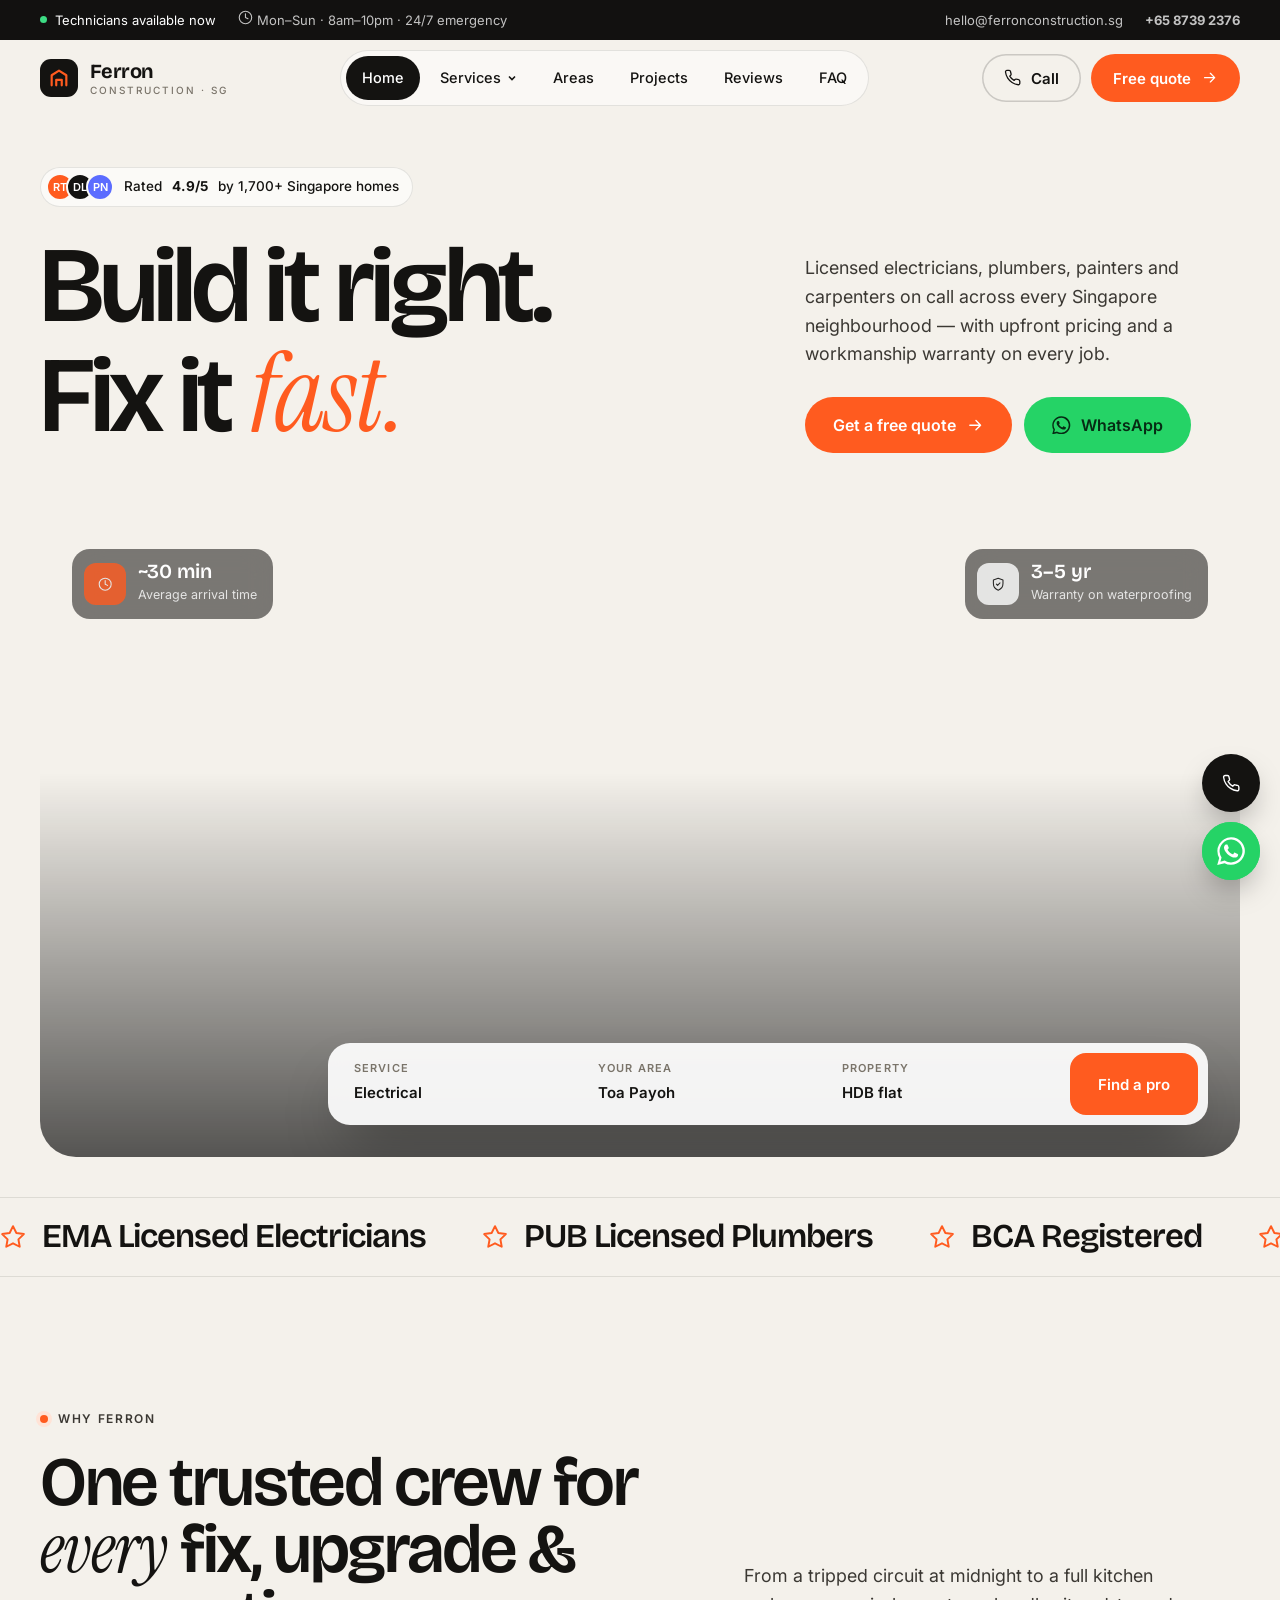
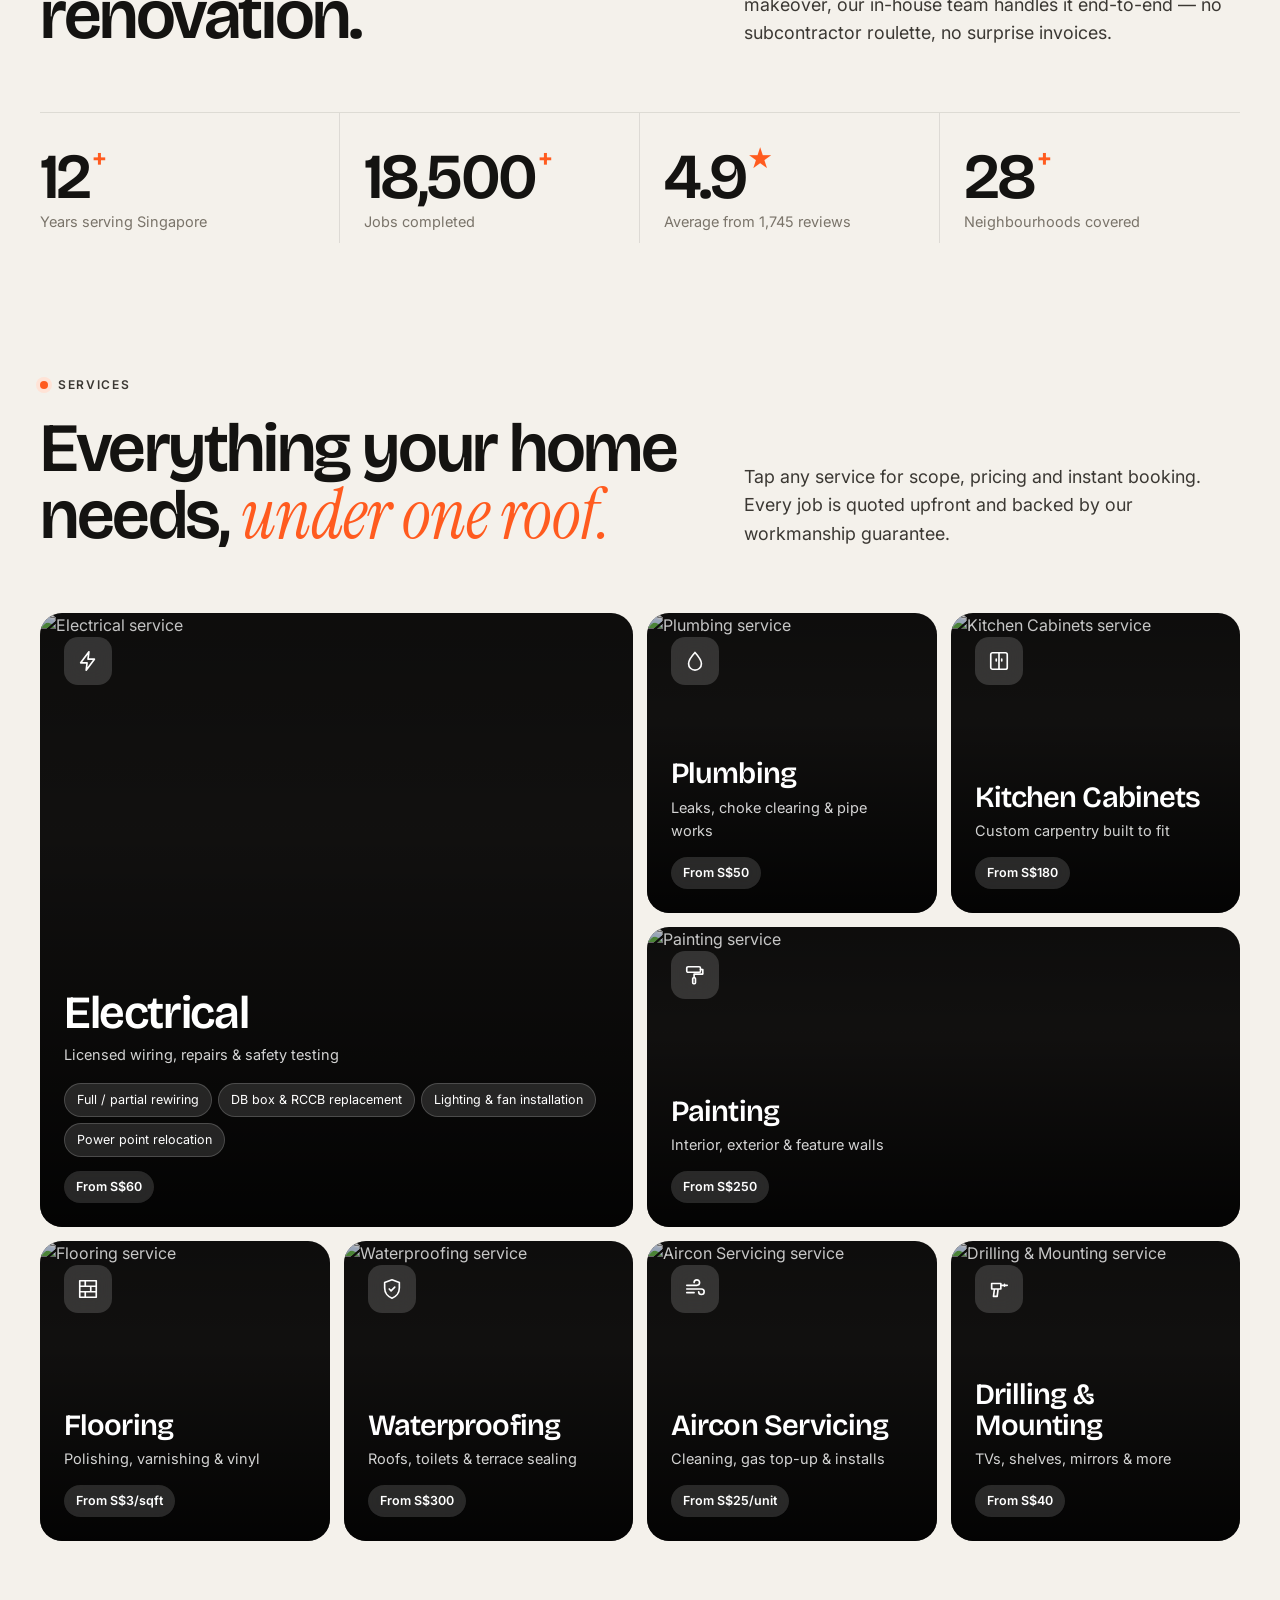
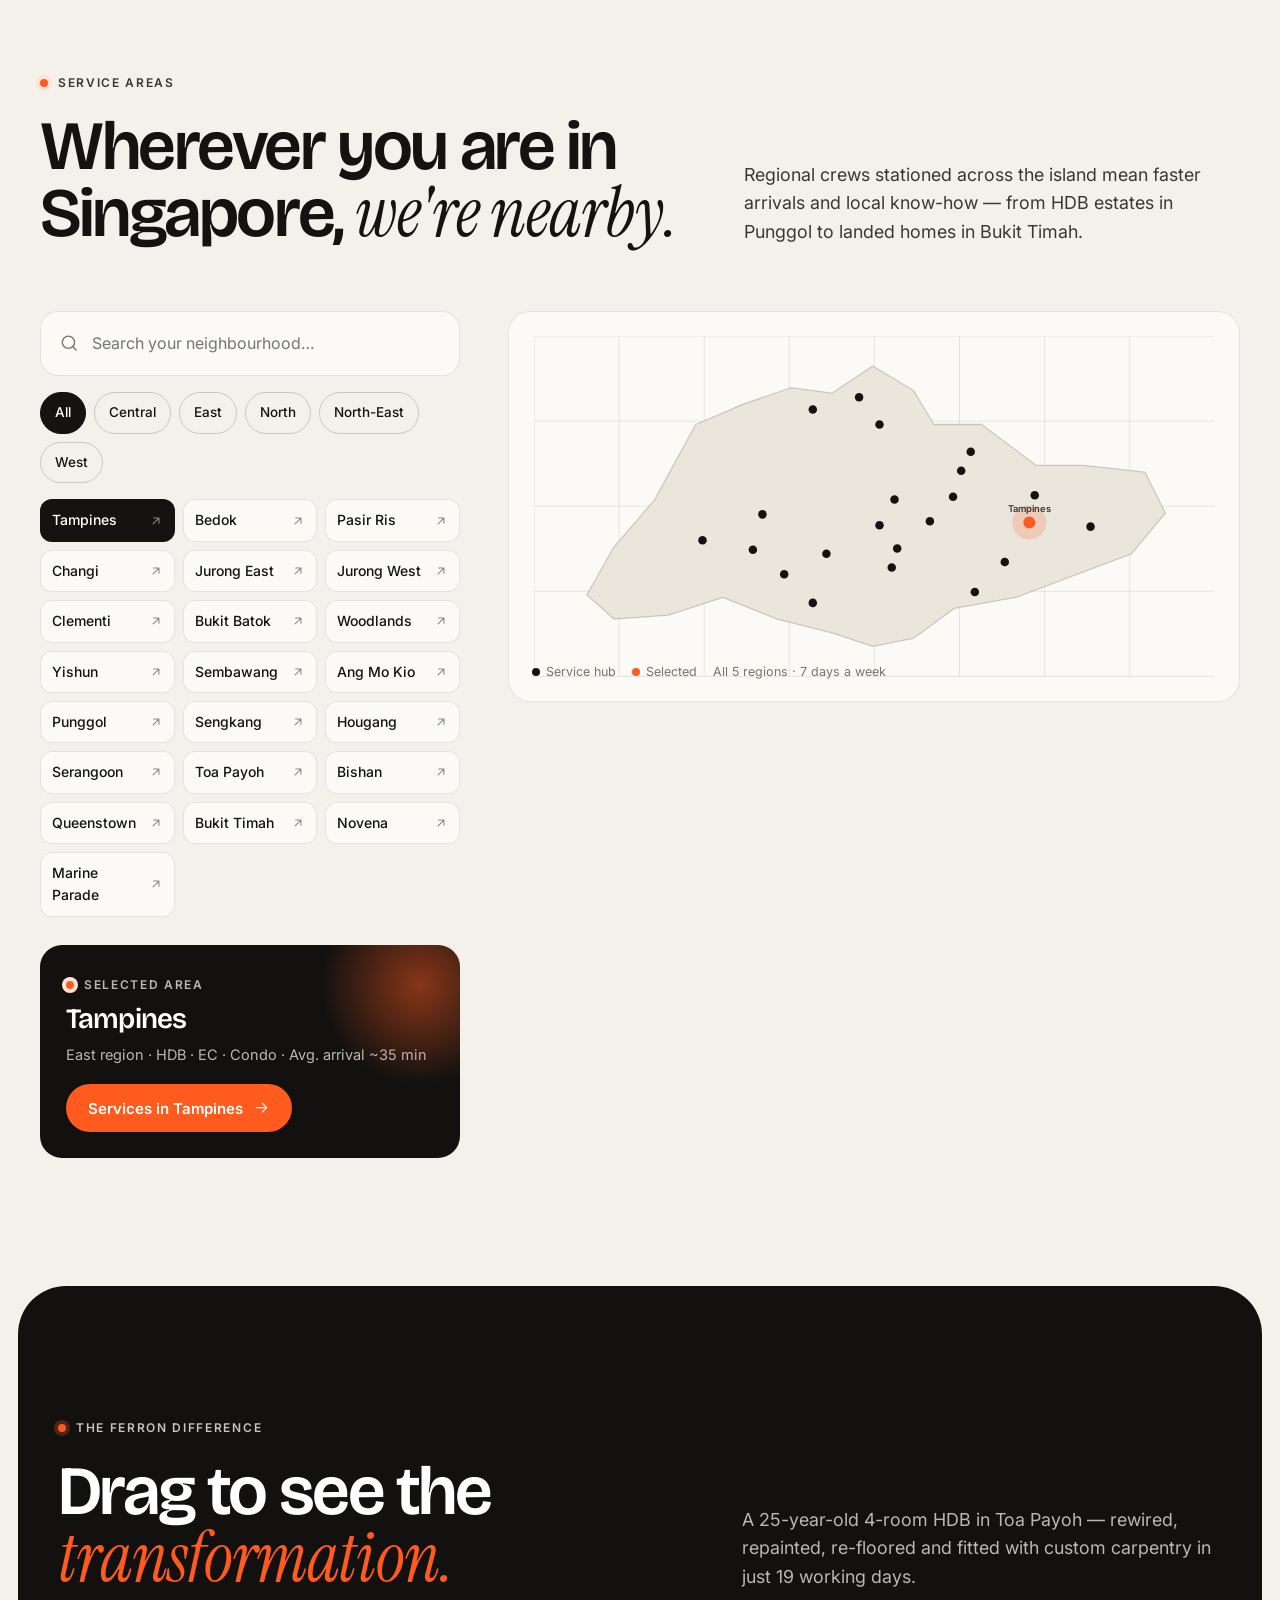
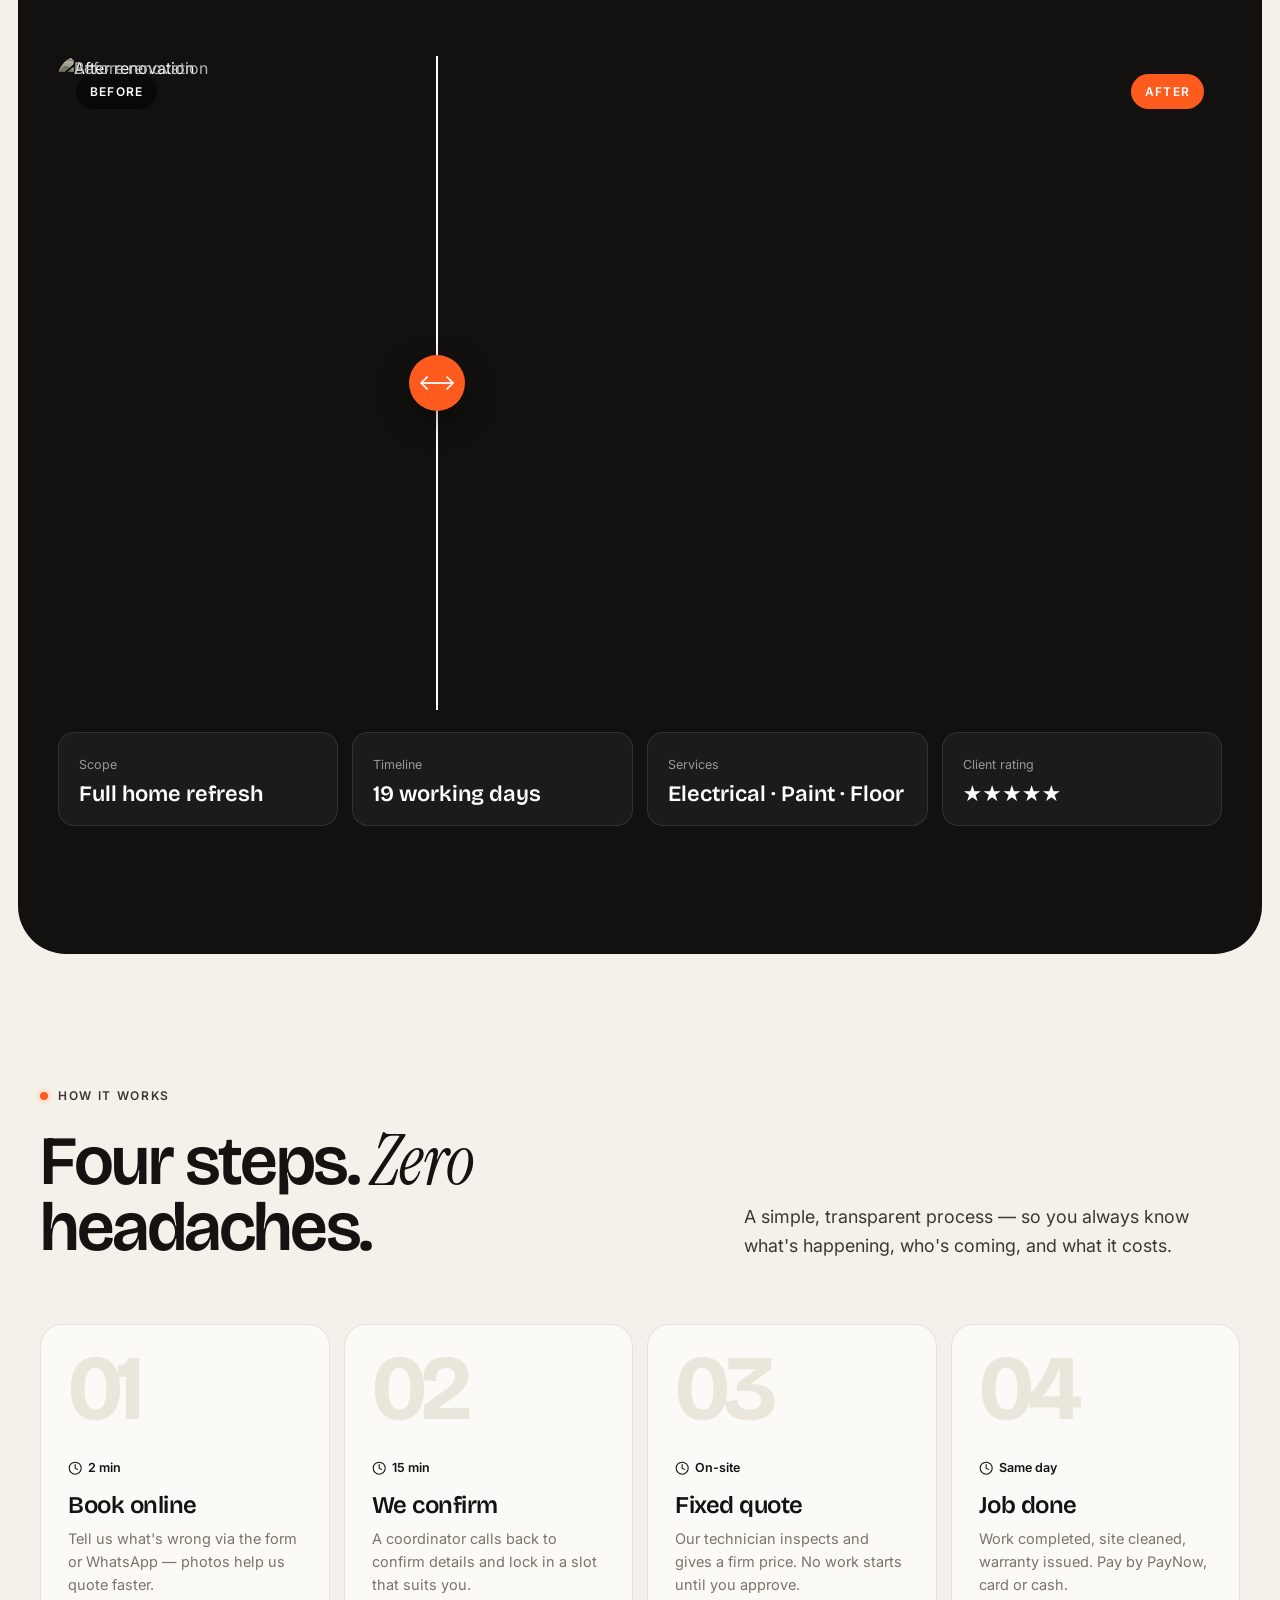
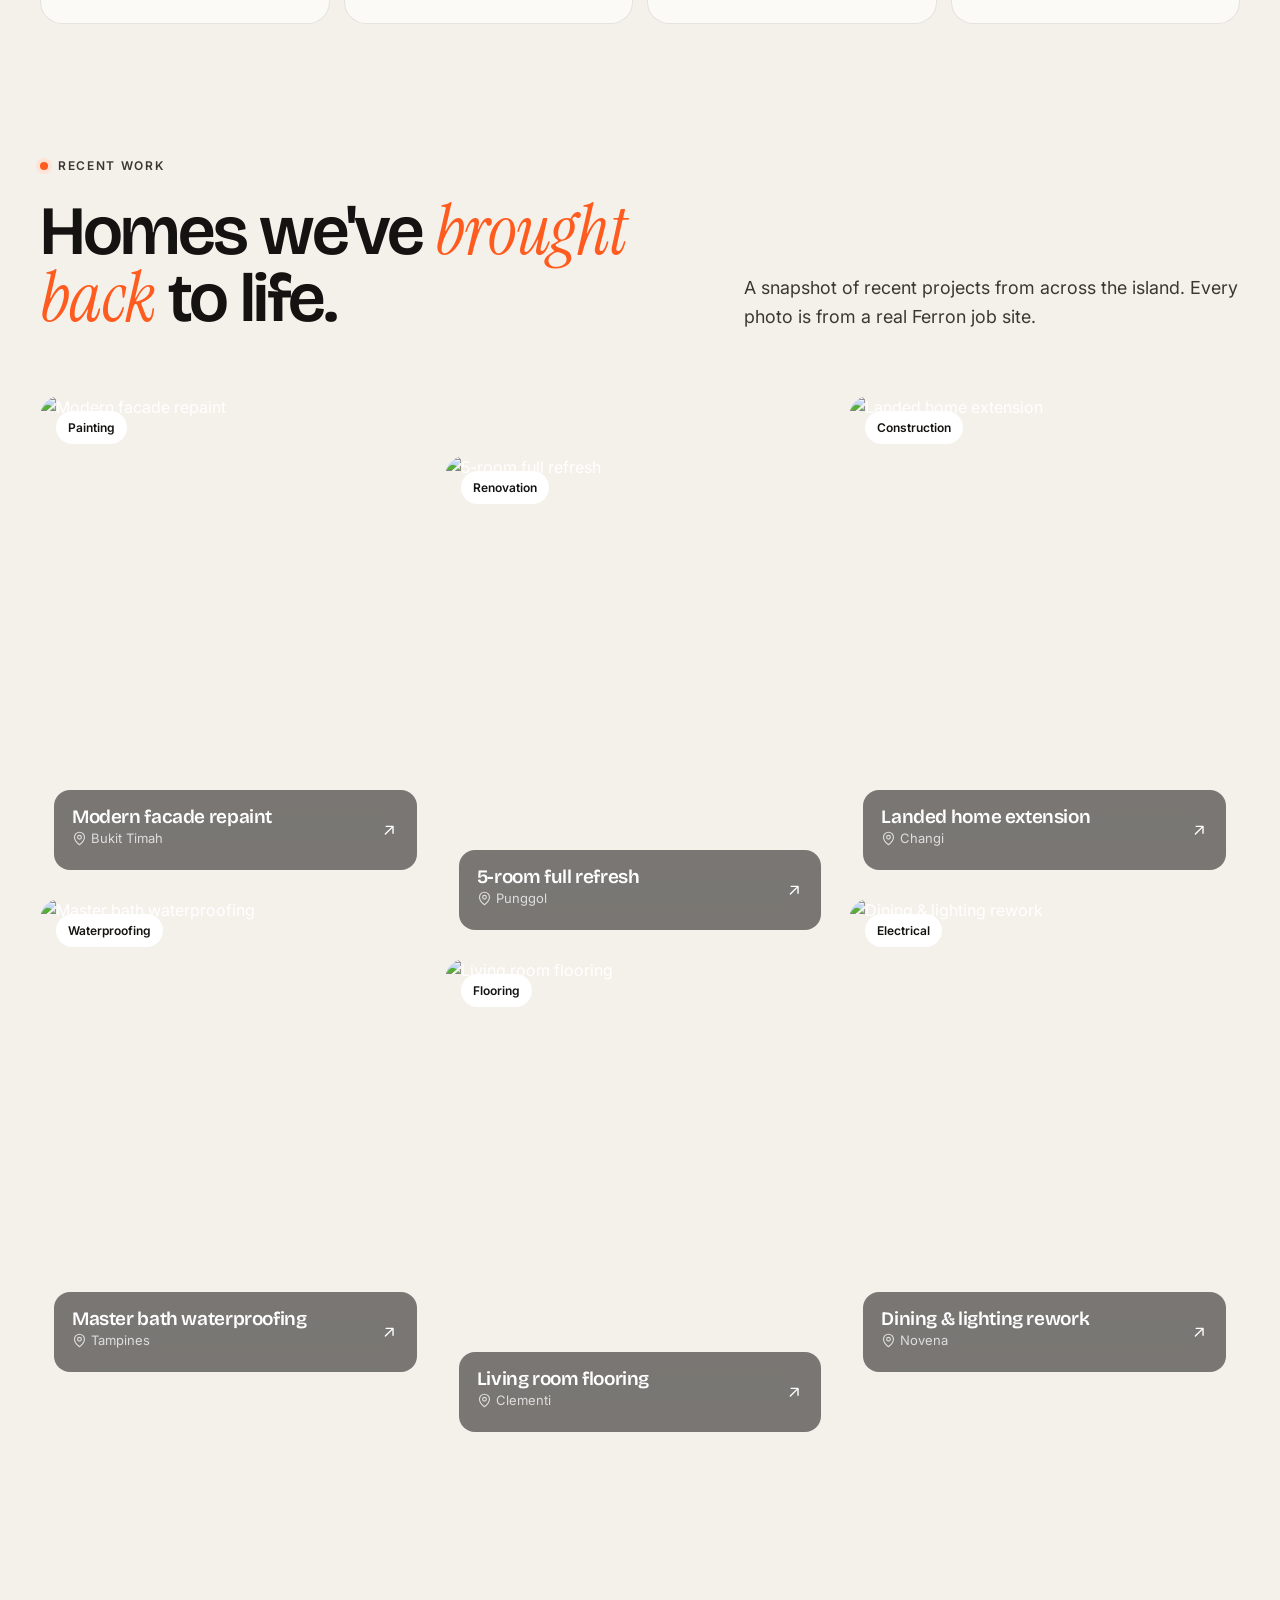
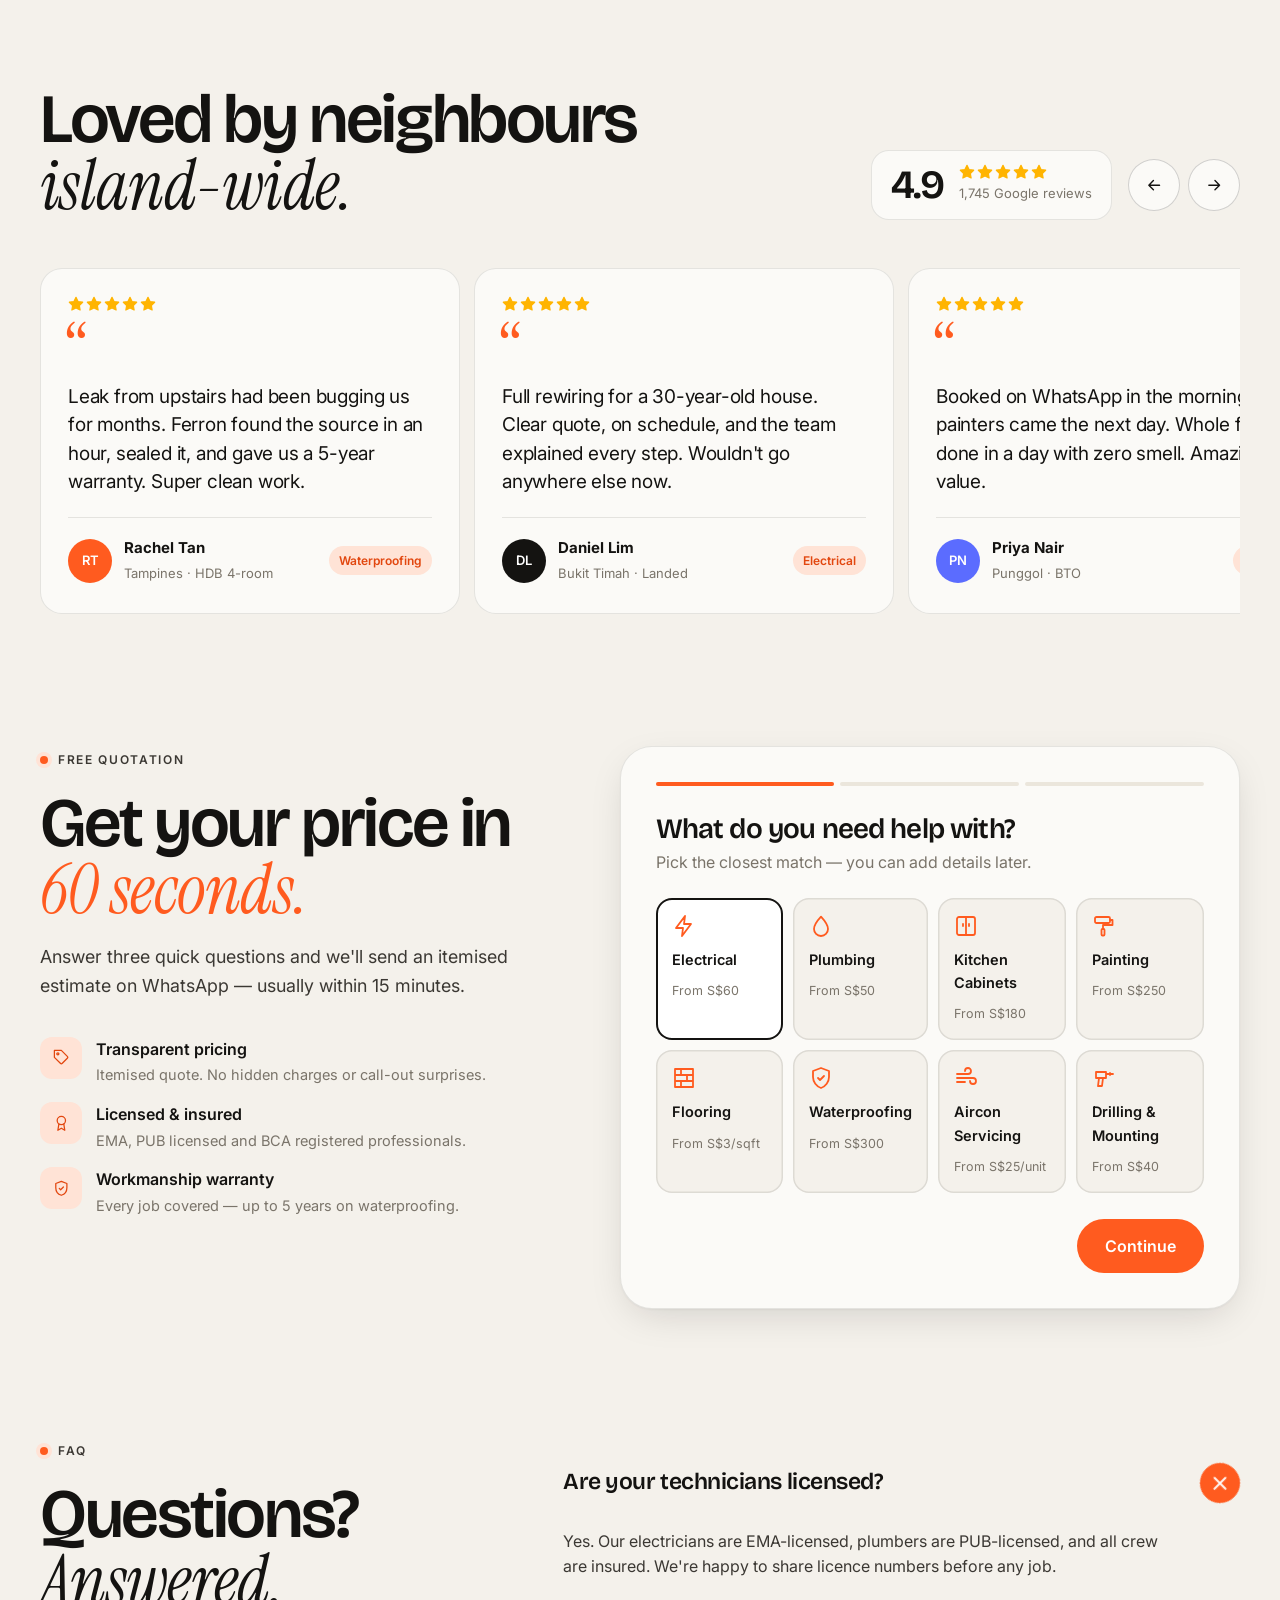
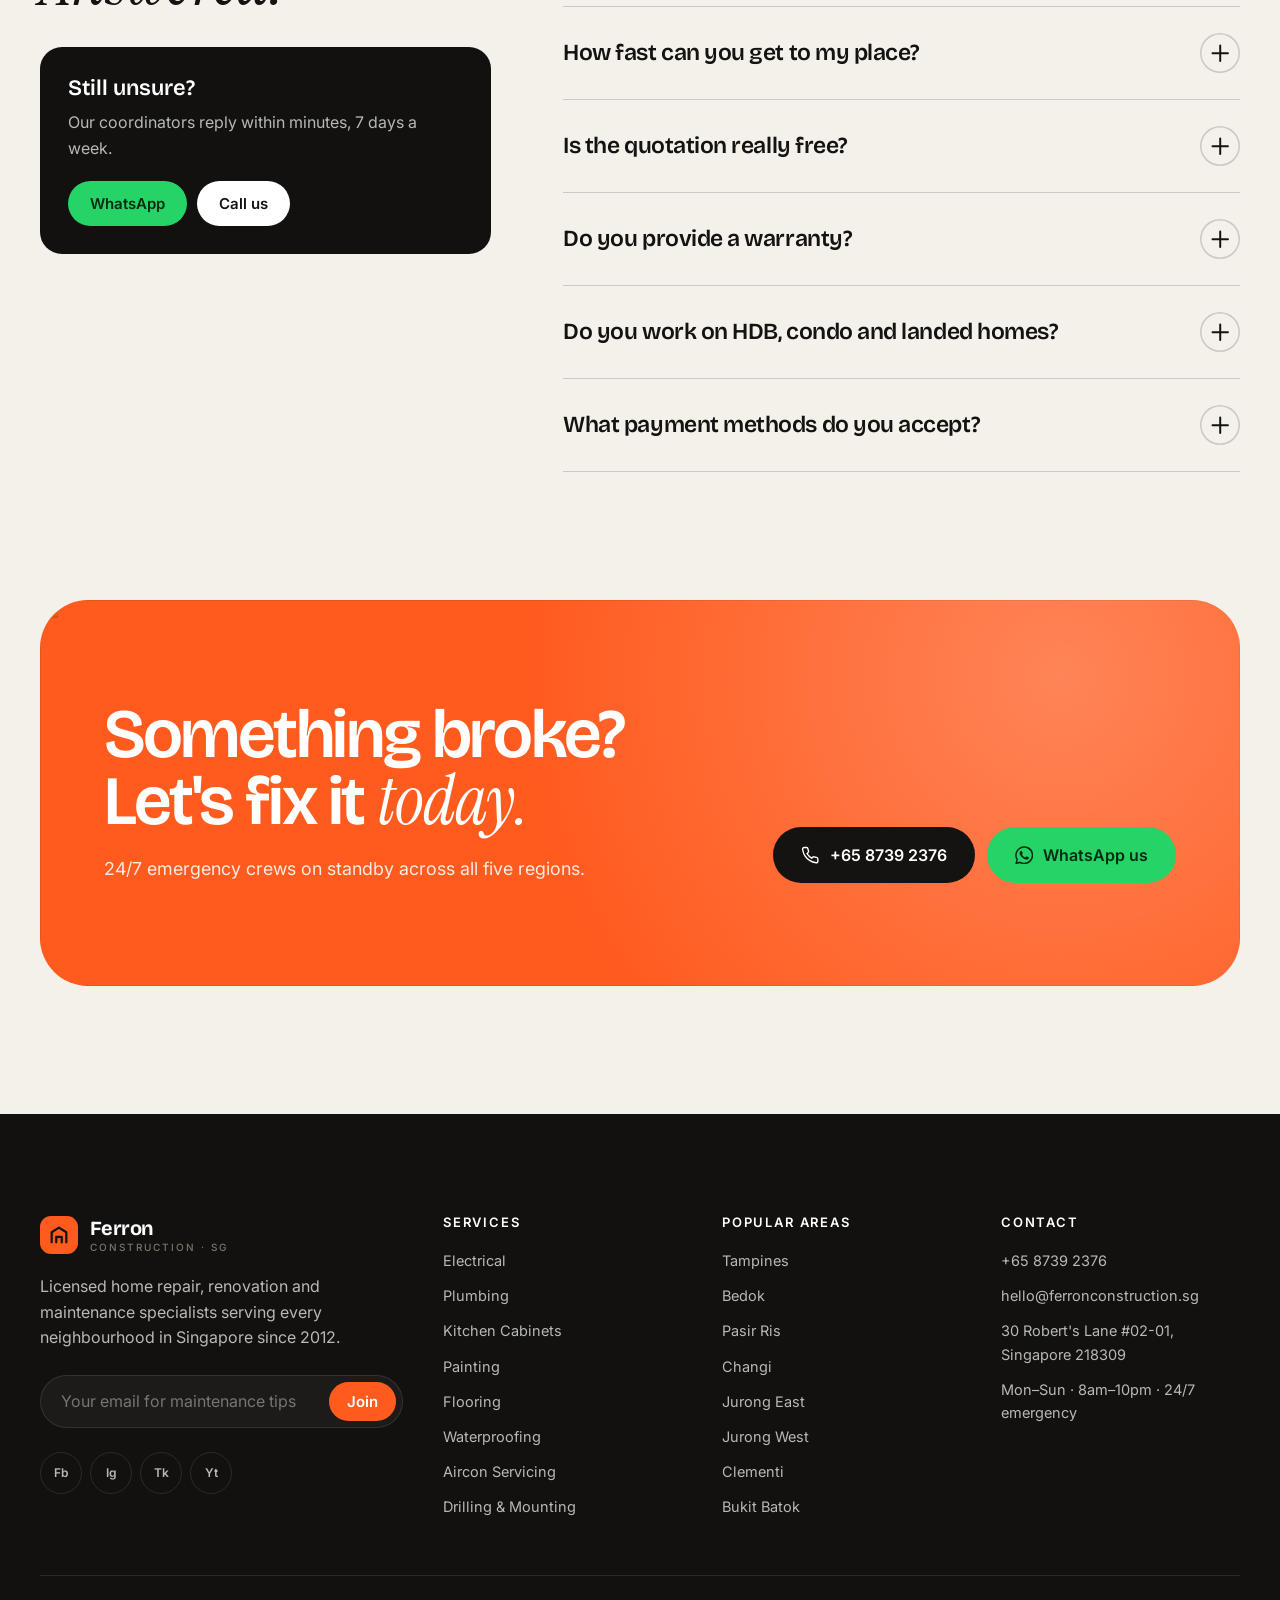
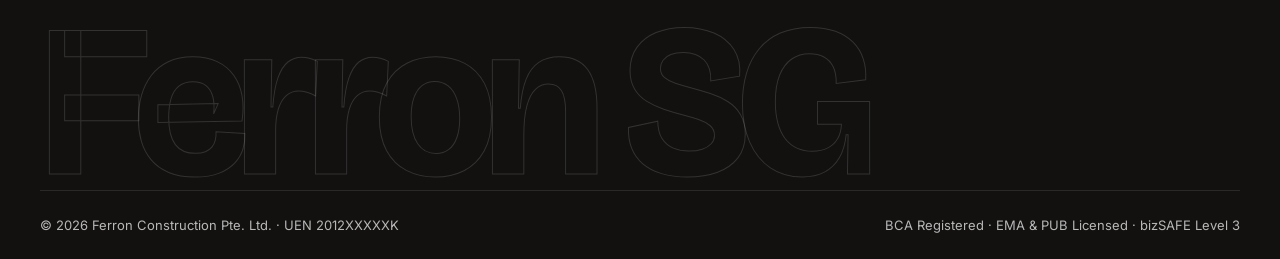
==== index.html @ e13a13e5 "Initial commit: Ferron Construction SG HTML demo Co-Authored-By: Claude Opus 5.5 <noreply@anthropic." ====
<!doctype html>
<html lang="en">
<head>
  <meta charset="utf-8">
  <meta name="viewport" content="width=device-width, initial-scale=1">
  <title>Ferron Construction SG — Home Repairs & Renovation Across Singapore</title>
  <meta name="description" content="Licensed electricians, plumbers, painters and contractors across Singapore. Same-day service, transparent pricing, free quotes.">
  <link rel="preconnect" href="https://fonts.googleapis.com">
  <link rel="preconnect" href="https://fonts.gstatic.com" crossorigin>
  <link href="https://fonts.googleapis.com/css2?family=Bricolage+Grotesque:opsz,wght@12..96,500;12..96,600;12..96,700&family=Instrument+Serif:ital@0;1&family=Inter:wght@400;500;600&display=swap" rel="stylesheet">
  <link rel="stylesheet" href="assets/css/style.css">
</head>
<body>

<main>
  <!-- ============ HERO ============ -->
  <section class="hero">
    <div class="container">
      <div class="hero-grid">
        <div>
          <div class="hero-badge">
            <span class="avatars"><span style="background:#ff5b1f">RT</span><span style="background:#141311">DL</span><span style="background:#5b6cff">PN</span></span>
            Rated <b>4.9/5</b> by 1,700+ Singapore homes
          </div>
          <h1 class="display h1">
            <span class="line"><span>Build it right.</span></span>
            <span class="line"><span>Fix it <span class="serif ember">fast.</span></span></span>
          </h1>
        </div>
        <div class="hero-side">
          <p class="lead">Licensed electricians, plumbers, painters and carpenters on call across every Singapore neighbourhood — with upfront pricing and a workmanship warranty on every job.</p>
          <div class="hero-actions">
            <a class="btn btn-ember btn-lg" href="#quote">Get a free quote <i data-i="arrow"></i></a>
            <a class="btn btn-wa btn-lg" id="heroWa" target="_blank" rel="noopener">WhatsApp</a>
          </div>
        </div>
      </div>

      <div class="hero-media">
        <img data-parallax src="https://images.unsplash.com/photo-1565008447742-97f6f38c985c?w=2000&q=80&auto=format&fit=crop" alt="Construction cranes beside modern Singapore towers">
        <div class="hero-float"><span class="hf-ico" id="hfIco"></span><div><b>~30 min</b><span>Average arrival time</span></div></div>
        <div class="hero-float right"><span class="hf-ico" style="background:#fff;color:#141311" id="hfIco2"></span><div><b>3–5 yr</b><span>Warranty on waterproofing</span></div></div>

        <form class="finder" id="finder">
          <label><small>Service</small><select id="fService"></select></label>
          <label><small>Your area</small><select id="fArea"></select></label>
          <label><small>Property</small>
            <select id="fProp"><option>HDB flat</option><option>Condo / EC</option><option>Landed</option><option>Commercial</option></select>
          </label>
          <button class="btn btn-ember" type="submit">Find a pro</button>
        </form>
      </div>
    </div>
  </section>

  <!-- ============ MARQUEE ============ -->
  <div class="marquee" aria-hidden="true"><div class="marquee-track" id="marquee"></div></div>

  <!-- ============ ABOUT / STATS ============ -->
  <section class="section" id="about">
    <div class="container">
      <div class="section-head split">
        <div>
          <span class="eyebrow reveal">Why Ferron</span>
          <h2 class="display h2 reveal" style="margin-top:20px">One trusted crew for <span class="serif">every</span> fix, upgrade &amp; renovation.</h2>
        </div>
        <p class="lead reveal">From a tripped circuit at midnight to a full kitchen makeover, our in-house team handles it end-to-end — no subcontractor roulette, no surprise invoices.</p>
      </div>
      <div class="stats">
        <div class="stat reveal"><b><span data-count="12">0</span><sup>+</sup></b><span>Years serving Singapore</span></div>
        <div class="stat reveal" style="--d:.1s"><b><span data-count="18500">0</span><sup>+</sup></b><span>Jobs completed</span></div>
        <div class="stat reveal" style="--d:.2s"><b><span data-count="4.9" data-dec="1">0</span><sup>★</sup></b><span>Average from 1,745 reviews</span></div>
        <div class="stat reveal" style="--d:.3s"><b><span data-count="28">0</span><sup>+</sup></b><span>Neighbourhoods covered</span></div>
      </div>
    </div>
  </section>

  <!-- ============ SERVICES ============ -->
  <section class="section" id="services" style="padding-top:0">
    <div class="container">
      <div class="section-head split">
        <div>
          <span class="eyebrow reveal">Services</span>
          <h2 class="display h2 reveal" style="margin-top:20px">Everything your home needs, <span class="serif ember">under one roof.</span></h2>
        </div>
        <p class="lead reveal">Tap any service for scope, pricing and instant booking. Every job is quoted upfront and backed by our workmanship guarantee.</p>
      </div>
      <div class="bento" id="bento"></div>
    </div>
  </section>

  <!-- ============ LOCATIONS ============ -->
  <section class="section" id="locations" style="padding-top:0">
    <div class="container">
      <div class="section-head split">
        <div>
          <span class="eyebrow reveal">Service areas</span>
          <h2 class="display h2 reveal" style="margin-top:20px">Wherever you are in Singapore, <span class="serif">we're nearby.</span></h2>
        </div>
        <p class="lead reveal">Regional crews stationed across the island mean faster arrivals and local know-how — from HDB estates in Punggol to landed homes in Bukit Timah.</p>
      </div>
      <div class="loc-wrap">
        <div class="reveal">
          <div class="loc-search">
            <i data-i="search"></i>
            <input id="locSearch" type="search" placeholder="Search your neighbourhood…" autocomplete="off" aria-label="Search area">
          </div>
          <div class="region-filter" id="regionFilter"></div>
          <div class="area-list" id="areaList"></div>
          <div class="loc-panel" id="locPanel">
            <span class="eyebrow" style="color:rgba(255,255,255,.7)">Selected area</span>
            <b id="lpName">Pick an area</b>
            <p id="lpMeta">Hover the map or choose from the list to see local response times.</p>
            <a class="btn btn-ember" id="lpLink" href="#locations">View area page</a>
          </div>
        </div>
        <div class="sg-map reveal" style="--d:.15s">
          <div id="sgMap"></div>
          <div class="map-legend"><span><i></i> Service hub</span><span><i class="e"></i> Selected</span><span>All 5 regions · 7 days a week</span></div>
        </div>
      </div>
    </div>
  </section>

  <!-- ============ BEFORE / AFTER ============ -->
  <section class="section ba-section" id="transform">
    <div class="container">
      <div class="section-head split">
        <div>
          <span class="eyebrow reveal">The Ferron difference</span>
          <h2 class="display h2 reveal" style="margin-top:20px">Drag to see the <span class="serif ember">transformation.</span></h2>
        </div>
        <p class="lead reveal">A 25-year-old 4-room HDB in Toa Payoh — rewired, repainted, re-floored and fitted with custom carpentry in just 19 working days.</p>
      </div>
      <div class="ba reveal" id="ba">
        <img src="https://images.unsplash.com/photo-1600210492486-724fe5c67fb0?w=1800&q=80&auto=format&fit=crop" alt="After renovation">
        <img class="before" src="https://images.unsplash.com/photo-1600210492486-724fe5c67fb0?w=1800&q=80&auto=format&fit=crop" alt="Before renovation">
        <span class="ba-tag l">Before</span><span class="ba-tag r">After</span>
        <div class="ba-handle"></div>
      </div>
      <div class="ba-meta">
        <div class="reveal"><small>Scope</small><b>Full home refresh</b></div>
        <div class="reveal" style="--d:.08s"><small>Timeline</small><b>19 working days</b></div>
        <div class="reveal" style="--d:.16s"><small>Services</small><b>Electrical · Paint · Floor</b></div>
        <div class="reveal" style="--d:.24s"><small>Client rating</small><b>★★★★★</b></div>
      </div>
    </div>
  </section>

  <!-- ============ PROCESS ============ -->
  <section class="section" id="process">
    <div class="container">
      <div class="section-head split">
        <div>
          <span class="eyebrow reveal">How it works</span>
          <h2 class="display h2 reveal" style="margin-top:20px">Four steps. <span class="serif">Zero</span> headaches.</h2>
        </div>
        <p class="lead reveal">A simple, transparent process — so you always know what's happening, who's coming, and what it costs.</p>
      </div>
      <div class="process">
        <div class="step reveal"><span class="step-n">01</span><div><span class="time"><i data-i="clock"></i> 2 min</span><h3>Book online</h3><p>Tell us what's wrong via the form or WhatsApp — photos help us quote faster.</p></div></div>
        <div class="step reveal" style="--d:.1s"><span class="step-n">02</span><div><span class="time"><i data-i="clock"></i> 15 min</span><h3>We confirm</h3><p>A coordinator calls back to confirm details and lock in a slot that suits you.</p></div></div>
        <div class="step reveal" style="--d:.2s"><span class="step-n">03</span><div><span class="time"><i data-i="clock"></i> On-site</span><h3>Fixed quote</h3><p>Our technician inspects and gives a firm price. No work starts until you approve.</p></div></div>
        <div class="step reveal" style="--d:.3s"><span class="step-n">04</span><div><span class="time"><i data-i="clock"></i> Same day</span><h3>Job done</h3><p>Work completed, site cleaned, warranty issued. Pay by PayNow, card or cash.</p></div></div>
      </div>
    </div>
  </section>

  <!-- ============ PROJECTS ============ -->
  <section class="section" id="projects" style="padding-top:0">
    <div class="container">
      <div class="section-head split">
        <div>
          <span class="eyebrow reveal">Recent work</span>
          <h2 class="display h2 reveal" style="margin-top:20px">Homes we've <span class="serif ember">brought back</span> to life.</h2>
        </div>
        <p class="lead reveal">A snapshot of recent projects from across the island. Every photo is from a real Ferron job site.</p>
      </div>
      <div class="projects" id="projectGrid"></div>
    </div>
  </section>

  <!-- ============ REVIEWS ============ -->
  <section class="section" id="reviews">
    <div class="container">
      <div class="reviews-head">
        <div>
          <span class="eyebrow reveal">Reviews</span>
          <h2 class="display h2 reveal" style="margin-top:20px;max-width:14ch">Loved by neighbours <span class="serif">island-wide.</span></h2>
        </div>
        <div style="display:flex;gap:16px;align-items:center;flex-wrap:wrap" class="reveal">
          <div class="rating"><b>4.9</b><div><div class="stars" id="ratingStars"></div><span class="muted" style="font-size:13px">1,745 Google reviews</span></div></div>
          <div class="car-nav"><button id="carPrev" aria-label="Previous"></button><button id="carNext" aria-label="Next"></button></div>
        </div>
      </div>
      <div class="carousel" id="carousel"></div>
    </div>
  </section>

  <!-- ============ QUOTE ============ -->
  <section class="section" id="quote" style="padding-top:0">
    <div class="container">
      <div class="quote">
        <div>
          <span class="eyebrow reveal">Free quotation</span>
          <h2 class="display h2 reveal" style="margin-top:20px">Get your price in <span class="serif ember">60 seconds.</span></h2>
          <p class="lead reveal" style="margin-top:20px">Answer three quick questions and we'll send an itemised estimate on WhatsApp — usually within 15 minutes.</p>
          <div class="quote-perks">
            <div class="perk reveal"><span class="pk-ico" data-i="tag"></span><div><b>Transparent pricing</b><span>Itemised quote. No hidden charges or call-out surprises.</span></div></div>
            <div class="perk reveal"><span class="pk-ico" data-i="award"></span><div><b>Licensed &amp; insured</b><span>EMA, PUB licensed and BCA registered professionals.</span></div></div>
            <div class="perk reveal"><span class="pk-ico" data-i="shield"></span><div><b>Workmanship warranty</b><span>Every job covered — up to 5 years on waterproofing.</span></div></div>
          </div>
        </div>

        <form class="wizard reveal" id="wizard" novalidate>
          <div class="wz-progress"><i class="done"></i><i></i><i></i></div>

          <div class="wz-step on" data-step="1">
            <h3>What do you need help with?</h3>
            <p>Pick the closest match — you can add details later.</p>
            <div class="opt-grid c4" id="wzServices"></div>
          </div>

          <div class="wz-step" data-step="2">
            <h3>Tell us about your place</h3>
            <p>This helps us send the right crew and estimate accurately.</p>
            <div class="opt-grid" style="margin-bottom:16px">
              <label class="opt"><input type="radio" name="prop" value="HDB flat" data-m="1" checked><span>HDB flat<small>3 to 5-room, executive</small></span></label>
              <label class="opt"><input type="radio" name="prop" value="Condo / EC" data-m="1.15"><span>Condo / EC<small>MCST approvals handled</small></span></label>
              <label class="opt"><input type="radio" name="prop" value="Landed" data-m="1.35"><span>Landed<small>Terrace, semi-D, bungalow</small></span></label>
              <label class="opt"><input type="radio" name="prop" value="Commercial" data-m="1.5"><span>Commercial<small>Office, retail, F&amp;B</small></span></label>
            </div>
            <div class="field-row">
              <div class="field"><label for="wzArea">Area</label><select id="wzArea"></select></div>
              <div class="field"><label for="wzWhen">When?</label>
                <select id="wzWhen"><option>Emergency (ASAP)</option><option selected>Within this week</option><option>Next 2–4 weeks</option><option>Just planning</option></select>
              </div>
            </div>
            <div class="est"><span>Estimated starting price</span><b id="wzEst">—</b></div>
          </div>

          <div class="wz-step" data-step="3">
            <h3>Where should we send your quote?</h3>
            <p>We'll reply on WhatsApp. No spam, ever.</p>
            <div class="field-row">
              <div class="field"><label for="wzName">Name</label><input id="wzName" required placeholder="Jane Tan"></div>
              <div class="field"><label for="wzPhone">Mobile</label><input id="wzPhone" required type="tel" placeholder="+65 9123 4567"></div>
            </div>
            <div class="field"><label for="wzNote">Describe the job (optional)</label><textarea id="wzNote" placeholder="e.g. Kitchen sink leaking under the cabinet since yesterday"></textarea></div>
          </div>

          <div class="wz-step" data-step="4">
            <div class="wz-done">
              <div class="ok" id="okIco"></div>
              <h3>You're all set, <span id="doneName">friend</span>!</h3>
              <p class="muted" style="margin:8px auto 24px;max-width:40ch">A coordinator will WhatsApp your itemised quote within 15 minutes. Want it faster? Chat with us now.</p>
              <a class="btn btn-wa btn-lg" id="doneWa" target="_blank" rel="noopener">Continue on WhatsApp</a>
            </div>
          </div>

          <div class="wz-foot" id="wzFoot">
            <button type="button" class="wz-back" id="wzBack" hidden>← Back</button>
            <button type="button" class="btn btn-ember btn-lg" id="wzNext">Continue</button>
          </div>
        </form>
      </div>
    </div>
  </section>

  <!-- ============ FAQ ============ -->
  <section class="section" id="faq" style="padding-top:0">
    <div class="container faq-wrap">
      <div>
        <span class="eyebrow reveal">FAQ</span>
        <h2 class="display h2 reveal" style="margin-top:20px">Questions? <span class="serif">Answered.</span></h2>
        <div class="faq-card reveal">
          <b style="font:600 22px/1.2 var(--f-display)">Still unsure?</b>
          <p>Our coordinators reply within minutes, 7 days a week.</p>
          <div class="btns"><a class="btn btn-wa" id="faqWa" target="_blank" rel="noopener">WhatsApp</a><a class="btn btn-light" id="faqCall">Call us</a></div>
        </div>
      </div>
      <div class="faq" id="faqList"></div>
    </div>
  </section>

  <!-- ============ CTA ============ -->
  <section class="container">
    <div class="cta-big reveal">
      <img src="https://images.unsplash.com/photo-1504307651254-35680f356dfd?w=1800&q=70&auto=format&fit=crop" alt="">
      <div class="row">
        <div>
          <h2 class="display h2">Something broke? Let's fix it <span class="serif">today.</span></h2>
          <p class="lead">24/7 emergency crews on standby across all five regions.</p>
        </div>
        <div class="actions">
          <a class="btn btn-lg" id="ctaCall"></a>
          <a class="btn btn-wa btn-lg" id="ctaWa" target="_blank" rel="noopener">WhatsApp us</a>
        </div>
      </div>
    </div>
  </section>
</main>

<script src="assets/js/data.js"></script>
<script src="assets/js/main.js"></script>
<script src="assets/js/home.js"></script>
</body>
</html>
---- assets/css/style.css ----
/* ==========================================================================
   Ferron Construction SG — Design system
   Palette: concrete paper · graphite ink · ember orange
   Type: Bricolage Grotesque (display) · Inter (UI) · Instrument Serif (accent)
   ========================================================================== */

:root {
  --paper: #f4f1eb;
  --paper-2: #ebe6dc;
  --card: #fbfaf7;
  --ink: #141311;
  --ink-2: #3b3833;
  --muted: #7a746a;
  --line: rgba(20, 19, 17, 0.1);
  --line-strong: rgba(20, 19, 17, 0.18);
  --ember: #ff5b1f;
  --ember-deep: #e2470f;
  --ember-soft: #ffe3d6;
  --night: #121110;
  --night-2: #1d1b19;
  --night-line: rgba(255, 255, 255, 0.1);
  --wa: #25d366;

  --radius: 22px;
  --radius-sm: 14px;
  --shadow: 0 1px 2px rgba(20, 19, 17, .04), 0 12px 40px -12px rgba(20, 19, 17, .18);
  --ease: cubic-bezier(.2, .7, .1, 1);
  --container: 1280px;
  --gutter: clamp(16px, 4vw, 40px);

  --f-display: "Bricolage Grotesque", system-ui, sans-serif;
  --f-ui: "Inter", system-ui, sans-serif;
  --f-serif: "Instrument Serif", Georgia, serif;
}

*, *::before, *::after { box-sizing: border-box; }
html { scroll-behavior: smooth; -webkit-text-size-adjust: 100%; }
body {
  margin: 0;
  background: var(--paper);
  color: var(--ink);
  font: 400 16px/1.6 var(--f-ui);
  -webkit-font-smoothing: antialiased;
  overflow-x: hidden;
}
img { display: block; max-width: 100%; }
a { color: inherit; text-decoration: none; }
button, input, select, textarea { font: inherit; color: inherit; }
::selection { background: var(--ember); color: #fff; }

.ico { width: 1.15em; height: 1.15em; flex: none; }
.container { width: 100%; max-width: var(--container); margin-inline: auto; padding-inline: var(--gutter); }
.section { padding-block: clamp(72px, 10vw, 140px); }
.sr-only { position: absolute; width: 1px; height: 1px; overflow: hidden; clip: rect(0 0 0 0); }

/* ---------- Type ---------- */
.display {
  font-family: var(--f-display);
  font-weight: 600;
  letter-spacing: -0.035em;
  line-height: .95;
  margin: 0;
}
.h1 { font-size: clamp(48px, 8.4vw, 128px); }
.h2 { font-size: clamp(38px, 5.4vw, 76px); }
.h3 { font-size: clamp(24px, 2.4vw, 32px); letter-spacing: -0.02em; line-height: 1.1; }
.serif { font-family: var(--f-serif); font-weight: 400; font-style: italic; letter-spacing: -0.01em; }
.ember { color: var(--ember); }
.lead { font-size: clamp(17px, 1.4vw, 20px); color: var(--ink-2); max-width: 56ch; margin: 0; }
.muted { color: var(--muted); }

.eyebrow {
  display: inline-flex; align-items: center; gap: 10px;
  font: 600 12px/1 var(--f-ui); letter-spacing: .14em; text-transform: uppercase;
  color: var(--ink-2);
}
.eyebrow::before { content: ""; width: 8px; height: 8px; border-radius: 50%; background: var(--ember); box-shadow: 0 0 0 4px var(--ember-soft); }

.section-head { display: grid; gap: 20px; margin-bottom: clamp(40px, 5vw, 72px); }
.section-head.split { grid-template-columns: 1fr; align-items: end; }
@media (min-width: 900px) { .section-head.split { grid-template-columns: 1.3fr 1fr; gap: 60px; } }

/* ---------- Buttons ---------- */
.btn {
  --bg: var(--ink); --fg: #fff;
  position: relative; display: inline-flex; align-items: center; gap: 10px;
  padding: 15px 22px; border-radius: 999px; border: 0; cursor: pointer;
  background: var(--bg); color: var(--fg);
  font: 600 15px/1 var(--f-ui); white-space: nowrap;
  transition: transform .4s var(--ease), background .3s, box-shadow .3s;
  overflow: hidden; isolation: isolate;
}
.btn::after {
  content: ""; position: absolute; inset: 0; z-index: -1; border-radius: inherit;
  background: var(--ember); transform: translateY(101%); transition: transform .45s var(--ease);
}
.btn:hover::after { transform: none; }
.btn:hover { transform: translateY(-2px); box-shadow: 0 14px 30px -12px rgba(255, 91, 31, .6); }
.btn .ico { transition: transform .4s var(--ease); }
.btn:hover .ico:last-child { transform: translateX(3px); }
.btn-ember { --bg: var(--ember); }
.btn-ember::after { background: var(--ink); }
.btn-ghost { --bg: transparent; --fg: var(--ink); box-shadow: inset 0 0 0 1.5px var(--line-strong); }
.btn-ghost:hover { --fg: #fff; }
.btn-wa { --bg: var(--wa); --fg: #062b14; }
.btn-wa::after { background: #1eb956; }
.btn-light { --bg: #fff; --fg: var(--ink); }
.btn-lg { padding: 19px 28px; font-size: 16px; }

/* ---------- Top bar & nav ---------- */
.topbar {
  background: var(--night); color: rgba(255,255,255,.75);
  font-size: 13px;
}
.topbar .container { display: flex; justify-content: space-between; align-items: center; gap: 16px; height: 40px; }
.topbar a:hover { color: #fff; }
.topbar .tb-left, .topbar .tb-right { display: flex; gap: 22px; align-items: center; }
.topbar .live { display: inline-flex; align-items: center; gap: 8px; color: #fff; }
.topbar .live i { width: 7px; height: 7px; border-radius: 50%; background: #3ddc84; box-shadow: 0 0 0 0 rgba(61,220,132,.7); animation: pulse 2s infinite; }
@keyframes pulse { 70% { box-shadow: 0 0 0 8px rgba(61,220,132,0); } 100% { box-shadow: 0 0 0 0 rgba(61,220,132,0); } }
@media (max-width: 760px) { .topbar .tb-hide { display: none; } }

.nav {
  position: sticky; top: 0; z-index: 50;
  transition: background .3s, box-shadow .3s, backdrop-filter .3s;
}
.nav.scrolled {
  background: rgba(244, 241, 235, .78);
  backdrop-filter: saturate(1.6) blur(16px); -webkit-backdrop-filter: saturate(1.6) blur(16px);
  box-shadow: 0 1px 0 var(--line);
}
.nav .container { display: flex; align-items: center; justify-content: space-between; height: 76px; gap: 24px; }
.logo { display: inline-flex; align-items: center; gap: 12px; font: 700 20px/1 var(--f-display); letter-spacing: -0.03em; }
.logo-mark {
  width: 38px; height: 38px; border-radius: 11px; background: var(--ink); color: var(--ember);
  display: grid; place-items: center; position: relative; overflow: hidden;
}
.logo-mark svg { width: 22px; height: 22px; }
.logo small { display: block; font: 500 10px/1 var(--f-ui); letter-spacing: .2em; color: var(--muted); margin-top: 4px; }

.menu { display: flex; align-items: center; gap: 4px; list-style: none; margin: 0; padding: 6px; border-radius: 999px; background: rgba(255,255,255,.5); box-shadow: inset 0 0 0 1px var(--line); }
.menu > li { position: relative; }
.menu > li > a { display: inline-flex; align-items: center; gap: 6px; padding: 10px 16px; border-radius: 999px; font-weight: 500; font-size: 14.5px; transition: background .25s; }
.menu > li > a:hover, .menu > li > a.active { background: var(--ink); color: #fff; }
.menu .chev { width: 10px; height: 10px; transition: transform .3s; }
.has-mega:hover .chev, .has-mega:focus-within .chev { transform: rotate(180deg); }

.mega {
  position: absolute; top: calc(100% + 14px); left: 50%; translate: -50% 8px;
  width: min(760px, 90vw); padding: 14px; border-radius: var(--radius);
  background: var(--card); box-shadow: var(--shadow), inset 0 0 0 1px var(--line);
  display: grid; grid-template-columns: 1.6fr 1fr; gap: 14px;
  opacity: 0; visibility: hidden; transition: opacity .25s, translate .35s var(--ease), visibility .25s;
}
.mega::before { content: ""; position: absolute; inset: -16px 0 auto; height: 16px; }
.has-mega:hover .mega, .has-mega:focus-within .mega { opacity: 1; visibility: visible; translate: -50% 0; }
.mega-grid { display: grid; grid-template-columns: 1fr 1fr; gap: 4px; }
.mega-item { display: flex; gap: 12px; align-items: center; padding: 12px; border-radius: 14px; transition: background .2s; }
.mega-item:hover { background: var(--paper); }
.mega-item .mi-ico { width: 38px; height: 38px; border-radius: 10px; display: grid; place-items: center; background: var(--paper-2); color: var(--ink); transition: background .2s, color .2s; }
.mega-item:hover .mi-ico { background: var(--ember); color: #fff; }
.mega-item b { display: block; font-size: 14.5px; font-weight: 600; }
.mega-item span { font-size: 12.5px; color: var(--muted); }
.mega-feature { position: relative; border-radius: 16px; overflow: hidden; min-height: 240px; color: #fff; padding: 20px; display: flex; flex-direction: column; justify-content: flex-end; }
.mega-feature img { position: absolute; inset: 0; width: 100%; height: 100%; object-fit: cover; z-index: -1; }
.mega-feature::before { content: ""; position: absolute; inset: 0; background: linear-gradient(transparent 30%, rgba(0,0,0,.8)); z-index: -1; }
.mega-feature { isolation: isolate; }
.mega-feature b { font: 600 22px/1.1 var(--f-display); letter-spacing: -0.02em; }

.nav-cta { display: flex; gap: 10px; align-items: center; }
.burger { display: none; width: 46px; height: 46px; border-radius: 50%; border: 0; background: var(--ink); color: #fff; place-items: center; cursor: pointer; }

@media (max-width: 1080px) {
  .menu, .nav-cta .btn-ghost { display: none; }
  .burger { display: grid; }
}
@media (max-width: 520px) { .nav-cta .btn-ember { display: none; } }

/* Mobile drawer */
.drawer {
  position: fixed; inset: 0; z-index: 100; background: var(--night); color: #fff;
  padding: 24px var(--gutter) 40px; display: flex; flex-direction: column; overflow-y: auto;
  clip-path: circle(0% at calc(100% - 40px) 40px); transition: clip-path .7s var(--ease);
}
.drawer.open { clip-path: circle(150% at calc(100% - 40px) 40px); }
.drawer-head { display: flex; justify-content: space-between; align-items: center; margin-bottom: 40px; }
.drawer .logo-mark { background: var(--ember); color: var(--night); }
.drawer nav a { display: flex; justify-content: space-between; align-items: center; padding: 18px 0; border-bottom: 1px solid var(--night-line); font: 600 32px/1 var(--f-display); letter-spacing: -0.03em; }
.drawer nav a:hover { color: var(--ember); }
.drawer .drawer-services { display: flex; flex-wrap: wrap; gap: 8px; margin: 28px 0; }
.drawer .chip { border-color: var(--night-line); color: rgba(255,255,255,.8); }
.drawer-foot { margin-top: auto; display: grid; gap: 10px; }
.drawer-foot .btn { justify-content: center; }

/* ---------- Chips ---------- */
.chip {
  display: inline-flex; align-items: center; gap: 8px; padding: 9px 14px; border-radius: 999px;
  border: 1px solid var(--line-strong); font-size: 13.5px; font-weight: 500; background: transparent; cursor: pointer;
  transition: background .2s, color .2s, border-color .2s;
}
.chip:hover { border-color: var(--ink); }
.chip.active { background: var(--ink); color: #fff; border-color: var(--ink); }

/* ---------- Hero ---------- */
.hero { position: relative; padding-top: clamp(28px, 4vw, 56px); padding-bottom: 40px; }
.hero-grid { display: grid; gap: 40px; }
@media (min-width: 1080px) { .hero-grid { grid-template-columns: 1.25fr .75fr; align-items: end; } }
.hero h1 .line { display: block; overflow: hidden; padding-bottom: .06em; }
.hero h1 .line > span { display: inline-block; transform: translateY(105%); animation: rise 1.1s var(--ease) forwards; }
.hero h1 .line:nth-child(2) > span { animation-delay: .12s; }
.hero h1 .line:nth-child(3) > span { animation-delay: .24s; }
@keyframes rise { to { transform: none; } }
.hero-badge {
  display: inline-flex; align-items: center; gap: 10px; padding: 6px 14px 6px 6px; border-radius: 999px;
  background: var(--card); box-shadow: inset 0 0 0 1px var(--line); font-size: 13.5px; font-weight: 500; margin-bottom: 28px;
}
.avatars { display: flex; }
.avatars span { width: 28px; height: 28px; border-radius: 50%; border: 2px solid var(--card); margin-left: -8px; display: grid; place-items: center; font: 600 11px/1 var(--f-ui); color: #fff; }
.avatars span:first-child { margin-left: 0; }
.hero-side { display: grid; gap: 28px; }
.hero-actions { display: flex; flex-wrap: wrap; gap: 12px; }

.hero-media {
  position: relative; margin-top: clamp(36px, 5vw, 64px);
  border-radius: clamp(22px, 3vw, 36px); overflow: hidden; height: clamp(380px, 56vw, 640px);
  isolation: isolate;
}
.hero-media > img { position: absolute; inset: -8% 0 0; width: 100%; height: 116%; object-fit: cover; z-index: -2; will-change: transform; }
.hero-media::before { content: ""; position: absolute; inset: 0; z-index: -1; background: linear-gradient(180deg, rgba(0,0,0,0) 40%, rgba(0,0,0,.65)); }

/* Quick finder (floating search) */
.finder {
  position: absolute; left: clamp(14px, 3vw, 32px); right: clamp(14px, 3vw, 32px); bottom: clamp(14px, 3vw, 32px);
  display: grid; gap: 8px; grid-template-columns: 1fr;
  padding: 10px; border-radius: 22px; background: rgba(255,255,255,.92);
  backdrop-filter: blur(20px); -webkit-backdrop-filter: blur(20px); box-shadow: 0 30px 60px -20px rgba(0,0,0,.4);
}
@media (min-width: 860px) { .finder { grid-template-columns: 1fr 1fr 1fr auto; left: auto; width: min(880px, calc(100% - 64px)); } }
.finder label { display: block; padding: 10px 16px; border-radius: 14px; transition: background .2s; cursor: pointer; }
.finder label:hover, .finder label:focus-within { background: var(--paper); }
.finder small { display: block; font: 600 11px/1 var(--f-ui); letter-spacing: .1em; text-transform: uppercase; color: var(--muted); margin-bottom: 6px; }
.finder select { width: 100%; border: 0; background: transparent; font-weight: 600; font-size: 15px; outline: none; cursor: pointer; appearance: none; padding: 0; }
.finder .btn { justify-content: center; border-radius: 16px; padding-inline: 28px; }
.hero-float {
  position: absolute; top: clamp(14px, 3vw, 32px); left: clamp(14px, 3vw, 32px);
  display: flex; align-items: center; gap: 12px; padding: 12px 16px 12px 12px; border-radius: 18px;
  background: rgba(20,19,17,.55); backdrop-filter: blur(14px); -webkit-backdrop-filter: blur(14px); color: #fff;
  animation: floaty 6s ease-in-out infinite;
}
.hero-float .hf-ico { width: 42px; height: 42px; border-radius: 12px; background: var(--ember); display: grid; place-items: center; }
.hero-float b { display: block; font: 600 20px/1 var(--f-display); }
.hero-float span { font-size: 12.5px; opacity: .8; }
.hero-float.right { left: auto; right: clamp(14px, 3vw, 32px); animation-delay: -3s; }
@keyframes floaty { 50% { transform: translateY(-8px); } }
@media (max-width: 860px) { .hero-float.right { display: none; } }

/* ---------- Marquee ---------- */
.marquee { overflow: hidden; border-block: 1px solid var(--line); padding-block: 22px; background: var(--paper); }
.marquee-track { display: flex; gap: 56px; width: max-content; animation: scroll 38s linear infinite; }
.marquee:hover .marquee-track { animation-play-state: paused; }
.marquee-item { display: inline-flex; align-items: center; gap: 16px; font: 600 clamp(22px, 2.6vw, 34px)/1 var(--f-display); letter-spacing: -0.03em; white-space: nowrap; }
.marquee-item .ico { color: var(--ember); width: 26px; height: 26px; }
@keyframes scroll { to { transform: translateX(-50%); } }

/* ---------- Stats ---------- */
.stats { display: grid; grid-template-columns: repeat(2, 1fr); border-top: 1px solid var(--line); }
@media (min-width: 900px) { .stats { grid-template-columns: repeat(4, 1fr); } }
.stat { padding: 32px 24px 8px 0; border-bottom: 1px solid var(--line); }
@media (min-width: 900px) { .stat { border-bottom: 0; border-right: 1px solid var(--line); padding-left: 24px; } .stat:first-child { padding-left: 0; } .stat:last-child { border-right: 0; } }
.stat b { display: block; font: 600 clamp(44px, 5vw, 72px)/1 var(--f-display); letter-spacing: -0.04em; }
.stat b sup { font-size: .45em; color: var(--ember); vertical-align: top; margin-left: 2px; }
.stat > span { color: var(--muted); font-size: 14.5px; }

/* ---------- Services bento ---------- */
.bento { display: grid; gap: 14px; grid-template-columns: 1fr; }
@media (min-width: 700px) { .bento { grid-template-columns: repeat(2, 1fr); } }
@media (min-width: 1080px) {
  .bento { grid-template-columns: repeat(4, 1fr); grid-auto-rows: 300px; }
  .bento .svc:nth-child(1) { grid-column: span 2; grid-row: span 2; }
  .bento .svc:nth-child(4) { grid-column: span 2; }
}
.svc {
  position: relative; isolation: isolate; overflow: hidden; border-radius: var(--radius);
  min-height: 300px; padding: 24px; color: #fff; display: flex; flex-direction: column; justify-content: space-between;
  background: var(--night);
}
.svc img { position: absolute; inset: 0; width: 100%; height: 100%; object-fit: cover; z-index: -2; transition: transform 1.2s var(--ease), filter .6s; filter: saturate(.85); }
.svc::before { content: ""; position: absolute; inset: 0; z-index: -1; background: linear-gradient(180deg, rgba(0,0,0,.25), rgba(0,0,0,.05) 35%, rgba(0,0,0,.82)); transition: background .5s; }
.svc:hover img { transform: scale(1.07); filter: saturate(1.05); }
.svc-top { display: flex; justify-content: space-between; align-items: flex-start; }
.svc-ico { width: 48px; height: 48px; border-radius: 14px; display: grid; place-items: center; background: rgba(255,255,255,.16); backdrop-filter: blur(10px); -webkit-backdrop-filter: blur(10px); }
.svc-ico .ico { width: 22px; height: 22px; }
.svc-go { width: 48px; height: 48px; border-radius: 50%; display: grid; place-items: center; background: #fff; color: var(--ink); transform: scale(.85) rotate(-45deg); opacity: .0; transition: all .5s var(--ease); }
.svc:hover .svc-go { opacity: 1; transform: none; background: var(--ember); color: #fff; }
.svc h3 { margin: 0 0 6px; font: 600 clamp(24px, 2.3vw, 30px)/1.05 var(--f-display); letter-spacing: -0.03em; }
.svc:nth-child(1) h3 { font-size: clamp(30px, 3.6vw, 52px); }
.svc p { margin: 0; opacity: .82; font-size: 14.5px; }
.svc .price { display: inline-block; margin-top: 14px; padding: 6px 12px; border-radius: 999px; background: rgba(255,255,255,.14); backdrop-filter: blur(8px); font-size: 12.5px; font-weight: 600; }
.svc-list { display: none; }
@media (min-width: 1080px) {
  .svc:nth-child(1) .svc-list { display: flex; flex-wrap: wrap; gap: 6px; margin-top: 16px; }
  .svc-list span { padding: 6px 12px; border-radius: 999px; font-size: 12.5px; background: rgba(255,255,255,.12); border: 1px solid rgba(255,255,255,.18); }
}

/* ---------- Locations ---------- */
.loc-wrap { display: grid; gap: 28px; }
@media (min-width: 1080px) { .loc-wrap { grid-template-columns: 420px 1fr; gap: 48px; align-items: start; } }
.loc-search { position: relative; }
.loc-search .ico { position: absolute; left: 20px; top: 50%; translate: 0 -50%; color: var(--muted); }
.loc-search input {
  width: 100%; padding: 20px 20px 20px 52px; border-radius: 18px; border: 0; background: var(--card);
  box-shadow: inset 0 0 0 1px var(--line); font-size: 16px; outline: none; transition: box-shadow .2s;
}
.loc-search input:focus { box-shadow: inset 0 0 0 2px var(--ink); }
.region-filter { display: flex; flex-wrap: wrap; gap: 8px; margin-top: 16px; }
.loc-panel { margin-top: 28px; padding: 26px; border-radius: var(--radius); background: var(--night); color: #fff; position: relative; overflow: hidden; }
.loc-panel::after { content: ""; position: absolute; right: -60px; top: -60px; width: 200px; height: 200px; border-radius: 50%; background: radial-gradient(var(--ember), transparent 70%); opacity: .5; }
.loc-panel b { font: 600 28px/1.1 var(--f-display); letter-spacing: -0.03em; display: block; margin: 8px 0; }
.loc-panel p { margin: 0 0 18px; color: rgba(255,255,255,.7); font-size: 14.5px; }

.sg-map { position: relative; border-radius: var(--radius); background: var(--card); box-shadow: inset 0 0 0 1px var(--line); padding: clamp(16px, 2vw, 28px); overflow: hidden; }
.sg-map svg.map { width: 100%; height: auto; display: block; }
.sg-map .island { fill: var(--paper-2); stroke: var(--line-strong); stroke-width: 1.5; }
.sg-map .grid-line { stroke: var(--line); stroke-width: 1; }
.pin-dot { cursor: pointer; }
.pin-dot circle.c { fill: var(--ink); transition: r .3s var(--ease), fill .3s; }
.pin-dot circle.halo { fill: var(--ember); opacity: 0; transition: opacity .3s; }
.pin-dot text { font: 600 11px var(--f-ui); fill: var(--ink-2); opacity: 0; transition: opacity .3s; pointer-events: none; }
.pin-dot:hover circle.c, .pin-dot.on circle.c { fill: var(--ember); r: 7; }
.pin-dot:hover text, .pin-dot.on text { opacity: 1; }
.pin-dot.on circle.halo { opacity: .2; animation: halo 2s infinite; }
.pin-dot.dim { opacity: .2; }
@keyframes halo { 50% { opacity: .05; } }
.map-legend { position: absolute; left: 24px; bottom: 20px; display: flex; gap: 16px; font-size: 12.5px; color: var(--muted); flex-wrap: wrap; }
.map-legend span { display: inline-flex; align-items: center; gap: 6px; }
.map-legend i { width: 8px; height: 8px; border-radius: 50%; background: var(--ink); }
.map-legend i.e { background: var(--ember); }

.area-list { display: grid; grid-template-columns: repeat(auto-fill, minmax(120px, 1fr)); gap: 8px; margin-top: 16px; }
.area-link {
  display: flex; justify-content: space-between; align-items: center; padding: 10px 12px; border-radius: 12px;
  background: var(--card); box-shadow: inset 0 0 0 1px var(--line); font-size: 14px; font-weight: 500; transition: all .2s;
}
.area-link:hover, .area-link.on { background: var(--ink); color: #fff; }
.area-link .ico { width: 14px; height: 14px; opacity: .5; }

/* ---------- Before / after ---------- */
.ba-section { background: var(--night); color: #fff; border-radius: clamp(28px, 4vw, 48px); margin-inline: clamp(8px, 1.4vw, 20px); }
.ba-section .eyebrow { color: rgba(255,255,255,.75); }
.ba-section .eyebrow::before { box-shadow: 0 0 0 4px rgba(255,91,31,.25); }
.ba-section .lead { color: rgba(255,255,255,.7); }
.ba { position: relative; border-radius: var(--radius); overflow: hidden; aspect-ratio: 16/9; user-select: none; touch-action: pan-y; cursor: ew-resize; }
@media (max-width: 700px) { .ba { aspect-ratio: 4/3; } }
.ba img { position: absolute; inset: 0; width: 100%; height: 100%; object-fit: cover; pointer-events: none; }
.ba .before { clip-path: inset(0 calc(100% - var(--pos, 50%)) 0 0); filter: grayscale(.9) sepia(.35) brightness(.72) contrast(.9) blur(.4px); }
.ba-handle { position: absolute; top: 0; bottom: 0; left: var(--pos, 50%); width: 2px; background: #fff; translate: -1px 0; }
.ba-handle::after {
  content: "⟷"; position: absolute; top: 50%; left: 50%; translate: -50% -50%; width: 56px; height: 56px; border-radius: 50%;
  background: var(--ember); color: #fff; display: grid; place-items: center; font-size: 22px; box-shadow: 0 10px 30px rgba(0,0,0,.4);
}
.ba-tag { position: absolute; top: 18px; padding: 8px 14px; border-radius: 999px; background: rgba(0,0,0,.5); backdrop-filter: blur(8px); font-size: 12px; font-weight: 600; letter-spacing: .1em; text-transform: uppercase; }
.ba-tag.l { left: 18px; } .ba-tag.r { right: 18px; background: var(--ember); }
.ba-meta { display: grid; gap: 14px; grid-template-columns: repeat(auto-fit, minmax(180px, 1fr)); margin-top: 22px; }
.ba-meta div { padding: 18px 20px; border-radius: 16px; background: var(--night-2); border: 1px solid var(--night-line); }
.ba-meta small { color: rgba(255,255,255,.55); font-size: 12.5px; }
.ba-meta b { display: block; font: 600 22px/1.2 var(--f-display); margin-top: 4px; }

/* ---------- Process ---------- */
.process { display: grid; gap: 14px; counter-reset: step; }
@media (min-width: 900px) { .process { grid-template-columns: repeat(4, 1fr); } }
.step {
  position: relative; padding: 28px; border-radius: var(--radius); background: var(--card); box-shadow: inset 0 0 0 1px var(--line);
  min-height: 300px; display: flex; flex-direction: column; justify-content: space-between; overflow: hidden;
  transition: transform .5s var(--ease), background .4s, color .4s;
}
.step:hover { transform: translateY(-6px); background: var(--ember); color: #fff; }
.step:hover .step-n { color: rgba(255,255,255,.35); }
.step:hover p { color: rgba(255,255,255,.85); }
.step-n { font: 700 92px/0.8 var(--f-display); letter-spacing: -0.06em; color: var(--paper-2); transition: color .4s; }
.step h3 { margin: 0 0 8px; font: 600 24px/1.1 var(--f-display); letter-spacing: -0.02em; }
.step p { margin: 0; color: var(--muted); font-size: 14.5px; transition: color .4s; }
.step .time { display: inline-flex; align-items: center; gap: 6px; font-size: 12.5px; font-weight: 600; margin-bottom: 14px; }

/* ---------- Projects ---------- */
.projects { display: grid; gap: 14px; grid-template-columns: 1fr; }
@media (min-width: 700px) { .projects { grid-template-columns: repeat(2, 1fr); } }
@media (min-width: 1080px) { .projects { grid-template-columns: repeat(3, 1fr); } .projects .pj:nth-child(3n+2) { translate: 0 60px; } }
.pj { position: relative; border-radius: var(--radius); overflow: hidden; aspect-ratio: 4/5; isolation: isolate; color: #fff; }
.pj img { position: absolute; inset: 0; width: 100%; height: 100%; object-fit: cover; z-index: -1; transition: transform 1.2s var(--ease); }
.pj:hover img { transform: scale(1.06); }
.pj-info { position: absolute; left: 14px; right: 14px; bottom: 14px; padding: 16px 18px; border-radius: 16px; background: rgba(20,19,17,.55); backdrop-filter: blur(14px); -webkit-backdrop-filter: blur(14px); display: flex; justify-content: space-between; align-items: center; gap: 12px; }
.pj-info b { display: block; font: 600 19px/1.15 var(--f-display); letter-spacing: -0.02em; }
.pj-info span { font-size: 13px; opacity: .75; display: inline-flex; gap: 4px; align-items: center; }
.pj-tag { position: absolute; top: 16px; left: 16px; padding: 7px 12px; border-radius: 999px; background: #fff; color: var(--ink); font-size: 12px; font-weight: 600; }

/* ---------- Testimonials ---------- */
.reviews-head { display: flex; flex-wrap: wrap; justify-content: space-between; align-items: end; gap: 24px; }
.rating { display: flex; align-items: center; gap: 16px; padding: 14px 20px; border-radius: 18px; background: var(--card); box-shadow: inset 0 0 0 1px var(--line); }
.rating b { font: 600 40px/1 var(--f-display); letter-spacing: -0.04em; }
.stars { display: flex; gap: 2px; color: #ffb400; }
.stars .ico { width: 16px; height: 16px; fill: currentColor; }
.carousel { display: flex; gap: 14px; overflow-x: auto; scroll-snap-type: x mandatory; scrollbar-width: none; padding-block: 8px 4px; margin-top: 40px; }
.carousel::-webkit-scrollbar { display: none; }
.review {
  flex: 0 0 min(420px, 86vw); scroll-snap-align: start; padding: 28px; border-radius: var(--radius); background: var(--card);
  box-shadow: inset 0 0 0 1px var(--line); display: flex; flex-direction: column; gap: 20px;
}
.review blockquote { margin: 0; font: 400 19px/1.5 var(--f-ui); letter-spacing: -0.01em; color: var(--ink); flex: 1; }
.review blockquote::before { content: "“"; display: block; font: 400 72px/0.6 var(--f-serif); color: var(--ember); margin-bottom: 8px; }
.review-who { display: flex; align-items: center; gap: 12px; padding-top: 18px; border-top: 1px solid var(--line); }
.review-who .av { width: 44px; height: 44px; border-radius: 50%; display: grid; place-items: center; color: #fff; font-weight: 600; }
.review-who b { display: block; font-size: 15px; }
.review-who span { font-size: 13px; color: var(--muted); }
.review .svc-badge { margin-left: auto; padding: 5px 10px; border-radius: 999px; background: var(--ember-soft); color: var(--ember-deep); font-size: 12px; font-weight: 600; }
.car-nav { display: flex; gap: 8px; }
.car-nav button { width: 52px; height: 52px; border-radius: 50%; border: 0; background: var(--card); box-shadow: inset 0 0 0 1px var(--line-strong); cursor: pointer; display: grid; place-items: center; transition: all .25s; }
.car-nav button:hover { background: var(--ink); color: #fff; }
.car-nav button:first-child .ico { rotate: 180deg; }

/* ---------- Quote wizard ---------- */
.quote { display: grid; gap: 40px; }
@media (min-width: 1080px) { .quote { grid-template-columns: .9fr 1.1fr; gap: 72px; align-items: start; } }
.quote-perks { display: grid; gap: 14px; margin-top: 36px; }
.perk { display: flex; gap: 14px; align-items: flex-start; }
.perk .pk-ico { width: 42px; height: 42px; border-radius: 12px; background: var(--ember-soft); color: var(--ember-deep); display: grid; place-items: center; flex: none; }
.perk b { display: block; font-weight: 600; }
.perk span { font-size: 14.5px; color: var(--muted); }

.wizard { border-radius: clamp(22px, 3vw, 32px); background: var(--card); box-shadow: var(--shadow), inset 0 0 0 1px var(--line); padding: clamp(20px, 3vw, 36px); }
.wz-progress { display: flex; gap: 6px; margin-bottom: 28px; }
.wz-progress i { flex: 1; height: 4px; border-radius: 4px; background: var(--paper-2); overflow: hidden; position: relative; }
.wz-progress i::after { content: ""; position: absolute; inset: 0; background: var(--ember); transform: scaleX(0); transform-origin: left; transition: transform .6s var(--ease); }
.wz-progress i.done::after { transform: none; }
.wz-step { display: none; animation: fadeUp .5s var(--ease); }
.wz-step.on { display: block; }
@keyframes fadeUp { from { opacity: 0; transform: translateY(14px); } }
.wz-step h3 { margin: 0 0 6px; font: 600 28px/1.1 var(--f-display); letter-spacing: -0.03em; }
.wz-step > p { margin: 0 0 22px; color: var(--muted); }
.opt-grid { display: grid; grid-template-columns: repeat(2, 1fr); gap: 10px; }
@media (min-width: 600px) { .opt-grid.c4 { grid-template-columns: repeat(4, 1fr); } }
.opt { position: relative; }
.opt input { position: absolute; opacity: 0; }
.opt span {
  display: flex; flex-direction: column; gap: 10px; padding: 16px; border-radius: 16px; cursor: pointer; height: 100%;
  box-shadow: inset 0 0 0 1.5px var(--line); transition: all .2s; font-weight: 600; font-size: 14.5px; background: var(--paper);
}
.opt span .ico { width: 24px; height: 24px; color: var(--ember); }
.opt span small { font-weight: 400; color: var(--muted); font-size: 12.5px; }
.opt input:checked + span { box-shadow: inset 0 0 0 2px var(--ink); background: #fff; }
.opt input:focus-visible + span { outline: 2px solid var(--ember); outline-offset: 2px; }
.field { display: grid; gap: 8px; margin-bottom: 14px; }
.field label { font-size: 13px; font-weight: 600; }
.field input, .field select, .field textarea {
  width: 100%; padding: 15px 16px; border-radius: 14px; border: 0; background: var(--paper); box-shadow: inset 0 0 0 1.5px var(--line);
  outline: none; transition: box-shadow .2s; font-size: 15px;
}
.field textarea { min-height: 100px; resize: vertical; }
.field input:focus, .field select:focus, .field textarea:focus { box-shadow: inset 0 0 0 2px var(--ink); background: #fff; }
.field-row { display: grid; gap: 12px; }
@media (min-width: 600px) { .field-row { grid-template-columns: 1fr 1fr; } }
.wz-foot { display: flex; justify-content: space-between; align-items: center; gap: 12px; margin-top: 26px; }
.wz-back { background: none; border: 0; cursor: pointer; font-weight: 600; color: var(--muted); padding: 10px 0; }
.wz-back:hover { color: var(--ink); }
.wz-back[hidden] { visibility: hidden; display: block; }
.wz-done { text-align: center; padding: 30px 0; }
.wz-done .ok { width: 84px; height: 84px; margin: 0 auto 22px; border-radius: 50%; background: var(--ember); color: #fff; display: grid; place-items: center; animation: pop .6s var(--ease); }
.wz-done .ok .ico { width: 40px; height: 40px; }
@keyframes pop { from { transform: scale(.3); opacity: 0; } }
.est { margin-top: 18px; padding: 16px 18px; border-radius: 16px; background: var(--ember-soft); display: flex; justify-content: space-between; align-items: center; gap: 12px; }
.est span { font-size: 13.5px; color: var(--ember-deep); font-weight: 500; }
.est b { font: 600 24px/1 var(--f-display); color: var(--ember-deep); }

/* ---------- FAQ ---------- */
.faq-wrap { display: grid; gap: 40px; }
@media (min-width: 1000px) { .faq-wrap { grid-template-columns: .8fr 1.2fr; gap: 72px; } }
.faq details { border-bottom: 1px solid var(--line-strong); }
.faq summary { list-style: none; cursor: pointer; display: flex; justify-content: space-between; align-items: center; gap: 20px; padding: 26px 0; font: 600 clamp(19px, 1.8vw, 23px)/1.25 var(--f-display); letter-spacing: -0.02em; }
.faq summary::-webkit-details-marker { display: none; }
.faq summary .pm { width: 40px; height: 40px; flex: none; border-radius: 50%; display: grid; place-items: center; box-shadow: inset 0 0 0 1.5px var(--line-strong); transition: all .35s var(--ease); }
.faq details[open] summary .pm { background: var(--ember); color: #fff; box-shadow: none; rotate: 45deg; }
.faq details p { margin: 0; padding: 0 60px 26px 0; color: var(--ink-2); }
.faq-card { position: sticky; top: 110px; padding: 28px; border-radius: var(--radius); background: var(--night); color: #fff; margin-top: 32px; }
.faq-card p { color: rgba(255,255,255,.7); margin: 8px 0 20px; }
.faq-card .btns { display: flex; gap: 10px; flex-wrap: wrap; }

/* ---------- Big CTA ---------- */
.cta-big {
  position: relative; isolation: isolate; overflow: hidden; border-radius: clamp(28px, 4vw, 48px);
  padding: clamp(48px, 8vw, 110px) clamp(24px, 5vw, 80px); color: #fff; background: var(--ember);
}
.cta-big img { position: absolute; inset: 0; width: 100%; height: 100%; object-fit: cover; z-index: -2; mix-blend-mode: multiply; opacity: .35; filter: grayscale(1); }
.cta-big::after { content: ""; position: absolute; inset: 0; z-index: -1; background: radial-gradient(circle at 85% 20%, rgba(255,255,255,.25), transparent 50%); }
.cta-big h2 { max-width: 14ch; }
.cta-big .row { display: flex; flex-wrap: wrap; gap: 24px; justify-content: space-between; align-items: end; }
.cta-big .lead { color: rgba(255,255,255,.88); margin-top: 20px; }
.cta-big .actions { display: flex; flex-wrap: wrap; gap: 12px; }
.cta-big .btn:not(.btn-wa) { --bg: var(--ink); }
.cta-big .btn:not(.btn-wa)::after { background: #fff; }
.cta-big .btn:not(.btn-wa):hover { --fg: var(--ink); }

/* ---------- Footer ---------- */
.footer { background: var(--night); color: rgba(255,255,255,.7); padding-top: clamp(64px, 8vw, 110px); margin-top: clamp(72px, 10vw, 140px); }
.footer a:hover { color: var(--ember); }
.footer-top { display: grid; gap: 40px; padding-bottom: 56px; border-bottom: 1px solid var(--night-line); }
@media (min-width: 900px) { .footer-top { grid-template-columns: 1.4fr 1fr 1fr 1fr; } }
.footer .logo { color: #fff; }
.footer .logo-mark { background: var(--ember); color: var(--night); }
.footer h4 { color: #fff; font: 600 13px/1 var(--f-ui); letter-spacing: .14em; text-transform: uppercase; margin: 0 0 20px; }
.footer ul { list-style: none; margin: 0; padding: 0; display: grid; gap: 12px; font-size: 14.5px; }
.footer-news { display: flex; gap: 6px; margin-top: 24px; padding: 6px; border-radius: 999px; background: var(--night-2); border: 1px solid var(--night-line); max-width: 380px; }
.footer-news input { flex: 1; min-width: 0; background: transparent; border: 0; outline: none; padding: 0 14px; color: #fff; }
.footer-news .btn { padding: 12px 18px; }
.footer-word { font: 700 clamp(64px, 17vw, 260px)/0.8 var(--f-display); letter-spacing: -0.06em; color: transparent; -webkit-text-stroke: 1px rgba(255,255,255,.14); padding-top: 40px; white-space: nowrap; overflow: hidden; user-select: none; }
.footer-bottom { display: flex; flex-wrap: wrap; justify-content: space-between; gap: 16px; padding-block: 24px; font-size: 13px; border-top: 1px solid var(--night-line); }
.socials { display: flex; gap: 8px; margin-top: 24px; }
.socials a { width: 42px; height: 42px; border-radius: 50%; display: grid; place-items: center; border: 1px solid var(--night-line); font-size: 12px; font-weight: 600; transition: all .2s; }
.socials a:hover { background: var(--ember); border-color: var(--ember); color: #fff; }

/* ---------- Floating actions ---------- */
.fab { position: fixed; right: 20px; bottom: 20px; z-index: 60; display: flex; flex-direction: column; gap: 10px; align-items: flex-end; }
.fab a { width: 58px; height: 58px; border-radius: 50%; display: grid; place-items: center; box-shadow: 0 14px 30px -8px rgba(0,0,0,.35); transition: transform .3s var(--ease); }
.fab a:hover { transform: scale(1.08); }
.fab .wa { background: var(--wa); color: #fff; position: relative; }
.fab .wa::before { content: ""; position: absolute; inset: 0; border-radius: 50%; border: 2px solid var(--wa); animation: ring 2.2s infinite; }
@keyframes ring { from { transform: scale(1); opacity: .8; } to { transform: scale(1.6); opacity: 0; } }
.fab .wa .ico { width: 28px; height: 28px; }
.fab .call { background: var(--ink); color: #fff; }
.fab .tip { position: absolute; right: 70px; top: 50%; translate: 0 -50%; white-space: nowrap; padding: 10px 14px; border-radius: 12px; background: #fff; color: var(--ink); font-size: 13.5px; font-weight: 600; box-shadow: var(--shadow); pointer-events: none; animation: tipIn 6s 2s both; }
@keyframes tipIn { 0%, 100% { opacity: 0; translate: 8px -50%; } 8%, 85% { opacity: 1; translate: 0 -50%; } }

/* Mobile sticky action bar */
.mbar { display: none; }
@media (max-width: 700px) {
  .fab { display: none; }
  .mbar { position: fixed; left: 10px; right: 10px; bottom: 10px; z-index: 60; display: grid; grid-template-columns: 1fr 1fr 1.3fr; gap: 6px; padding: 6px; border-radius: 20px; background: rgba(20,19,17,.9); backdrop-filter: blur(14px); -webkit-backdrop-filter: blur(14px); box-shadow: 0 14px 40px rgba(0,0,0,.35); }
  .mbar a { display: flex; align-items: center; justify-content: center; gap: 6px; padding: 13px 6px; border-radius: 14px; color: #fff; font-size: 13.5px; font-weight: 600; }
  .mbar a.wa { background: var(--wa); color: #062b14; }
  .mbar a.q { background: var(--ember); }
  body { padding-bottom: 80px; }
}

/* ---------- Reveal ---------- */
.reveal { opacity: 0; transform: translateY(32px); transition: opacity 1s var(--ease), transform 1s var(--ease); transition-delay: var(--d, 0s); }
.reveal.in { opacity: 1; transform: none; }
@media (prefers-reduced-motion: reduce) {
  *, *::before, *::after { animation: none !important; transition: none !important; }
  .reveal { opacity: 1; transform: none; }
  .hero h1 .line > span { transform: none; }
}

/* ==========================================================================
   Inner pages (service / location)
   ========================================================================== */
.crumbs { display: flex; flex-wrap: wrap; gap: 8px; align-items: center; font-size: 13.5px; color: var(--muted); margin-bottom: 28px; }
.crumbs a:hover { color: var(--ink); }
.crumbs i { opacity: .4; font-style: normal; }

.page-hero { padding-top: clamp(24px, 4vw, 48px); }
.page-hero-grid { display: grid; gap: 32px; }
@media (min-width: 1000px) { .page-hero-grid { grid-template-columns: 1.15fr .85fr; align-items: end; } }
.page-hero-media { position: relative; margin-top: clamp(32px, 4vw, 56px); height: clamp(300px, 44vw, 540px); border-radius: clamp(22px, 3vw, 36px); overflow: hidden; }
.page-hero-media img { position: absolute; inset: -10% 0 auto; width: 100%; height: 120%; object-fit: cover; will-change: transform; }
.price-pill { display: inline-flex; align-items: baseline; gap: 8px; padding: 14px 20px; border-radius: 18px; background: var(--card); box-shadow: inset 0 0 0 1px var(--line); }
.price-pill small { color: var(--muted); font-size: 13px; }
.price-pill b { font: 600 36px/1 var(--f-display); letter-spacing: -0.04em; }

.detail-grid { display: grid; gap: 48px; }
@media (min-width: 1000px) { .detail-grid { grid-template-columns: 1.2fr .8fr; gap: 72px; } }
.include-grid { display: grid; gap: 10px; grid-template-columns: 1fr; margin-top: 32px; }
@media (min-width: 600px) { .include-grid { grid-template-columns: 1fr 1fr; } }
.include { display: flex; gap: 12px; align-items: center; padding: 18px; border-radius: 16px; background: var(--card); box-shadow: inset 0 0 0 1px var(--line); font-weight: 500; }
.include .ico { width: 22px; height: 22px; padding: 4px; border-radius: 50%; background: var(--ember); color: #fff; }
.side-card { position: sticky; top: 100px; padding: 28px; border-radius: var(--radius); background: var(--night); color: #fff; }
.side-card h3 { margin: 0 0 6px; font: 600 26px/1.1 var(--f-display); letter-spacing: -0.03em; }
.side-card p { color: rgba(255,255,255,.7); margin: 0 0 20px; font-size: 14.5px; }
.side-card .field label { color: rgba(255,255,255,.8); }
.side-card .field input, .side-card .field select { background: var(--night-2); box-shadow: inset 0 0 0 1px var(--night-line); color: #fff; }
.side-card .field input:focus, .side-card .field select:focus { box-shadow: inset 0 0 0 2px var(--ember); background: var(--night-2); }
.side-card .btn { width: 100%; justify-content: center; }
.side-card .or { text-align: center; font-size: 12.5px; color: rgba(255,255,255,.5); margin: 12px 0; }
.side-meta { display: grid; gap: 10px; margin-top: 20px; padding-top: 20px; border-top: 1px solid var(--night-line); font-size: 14px; }
.side-meta div { display: flex; gap: 10px; align-items: center; color: rgba(255,255,255,.8); }
.side-meta .ico { color: var(--ember); }

.related { display: grid; gap: 14px; grid-template-columns: repeat(auto-fill, minmax(240px, 1fr)); }
.related .svc { min-height: 260px; }
.related .svc h3 { font-size: 24px !important; }

.loc-stats { display: grid; grid-template-columns: repeat(3, 1fr); gap: 10px; }
.loc-stats div { padding: 18px; border-radius: 16px; background: var(--card); box-shadow: inset 0 0 0 1px var(--line); }
.loc-stats b { display: block; font: 600 30px/1 var(--f-display); letter-spacing: -0.03em; }
.loc-stats span { font-size: 13px; color: var(--muted); }
.svc-rows { display: grid; gap: 10px; }
.svc-row { display: grid; grid-template-columns: auto 1fr auto; gap: 18px; align-items: center; padding: 16px; border-radius: 18px; background: var(--card); box-shadow: inset 0 0 0 1px var(--line); transition: all .3s var(--ease); }
.svc-row:hover { background: var(--ink); color: #fff; transform: translateX(6px); }
.svc-row:hover small { color: rgba(255,255,255,.6); }
.svc-row img { width: 84px; height: 64px; border-radius: 12px; object-fit: cover; }
.svc-row b { display: block; font: 600 20px/1.1 var(--f-display); letter-spacing: -0.02em; }
.svc-row small { color: var(--muted); font-size: 13.5px; }
.svc-row .go { width: 44px; height: 44px; border-radius: 50%; display: grid; place-items: center; box-shadow: inset 0 0 0 1.5px var(--line-strong); }
.svc-row:hover .go { background: var(--ember); box-shadow: none; }
@media (max-width: 560px) { .svc-row img { width: 60px; height: 52px; } .svc-row .go { display: none; } .svc-row { grid-template-columns: auto 1fr; } }
.nearby { display: flex; flex-wrap: wrap; gap: 8px; }

/* Grid children must be allowed to shrink below their content (carousels) */
.detail-grid > *, .hero-grid > *, .loc-wrap > *, .quote > *, .faq-wrap > *, .page-hero-grid > * { min-width: 0; }

/* Mobile hero: finder sits under the photo instead of covering it */
@media (max-width: 859px) {
  .hero-media { height: auto; min-height: 0; padding: 230px 12px 12px; }
  .finder { position: relative; inset: auto; }
}
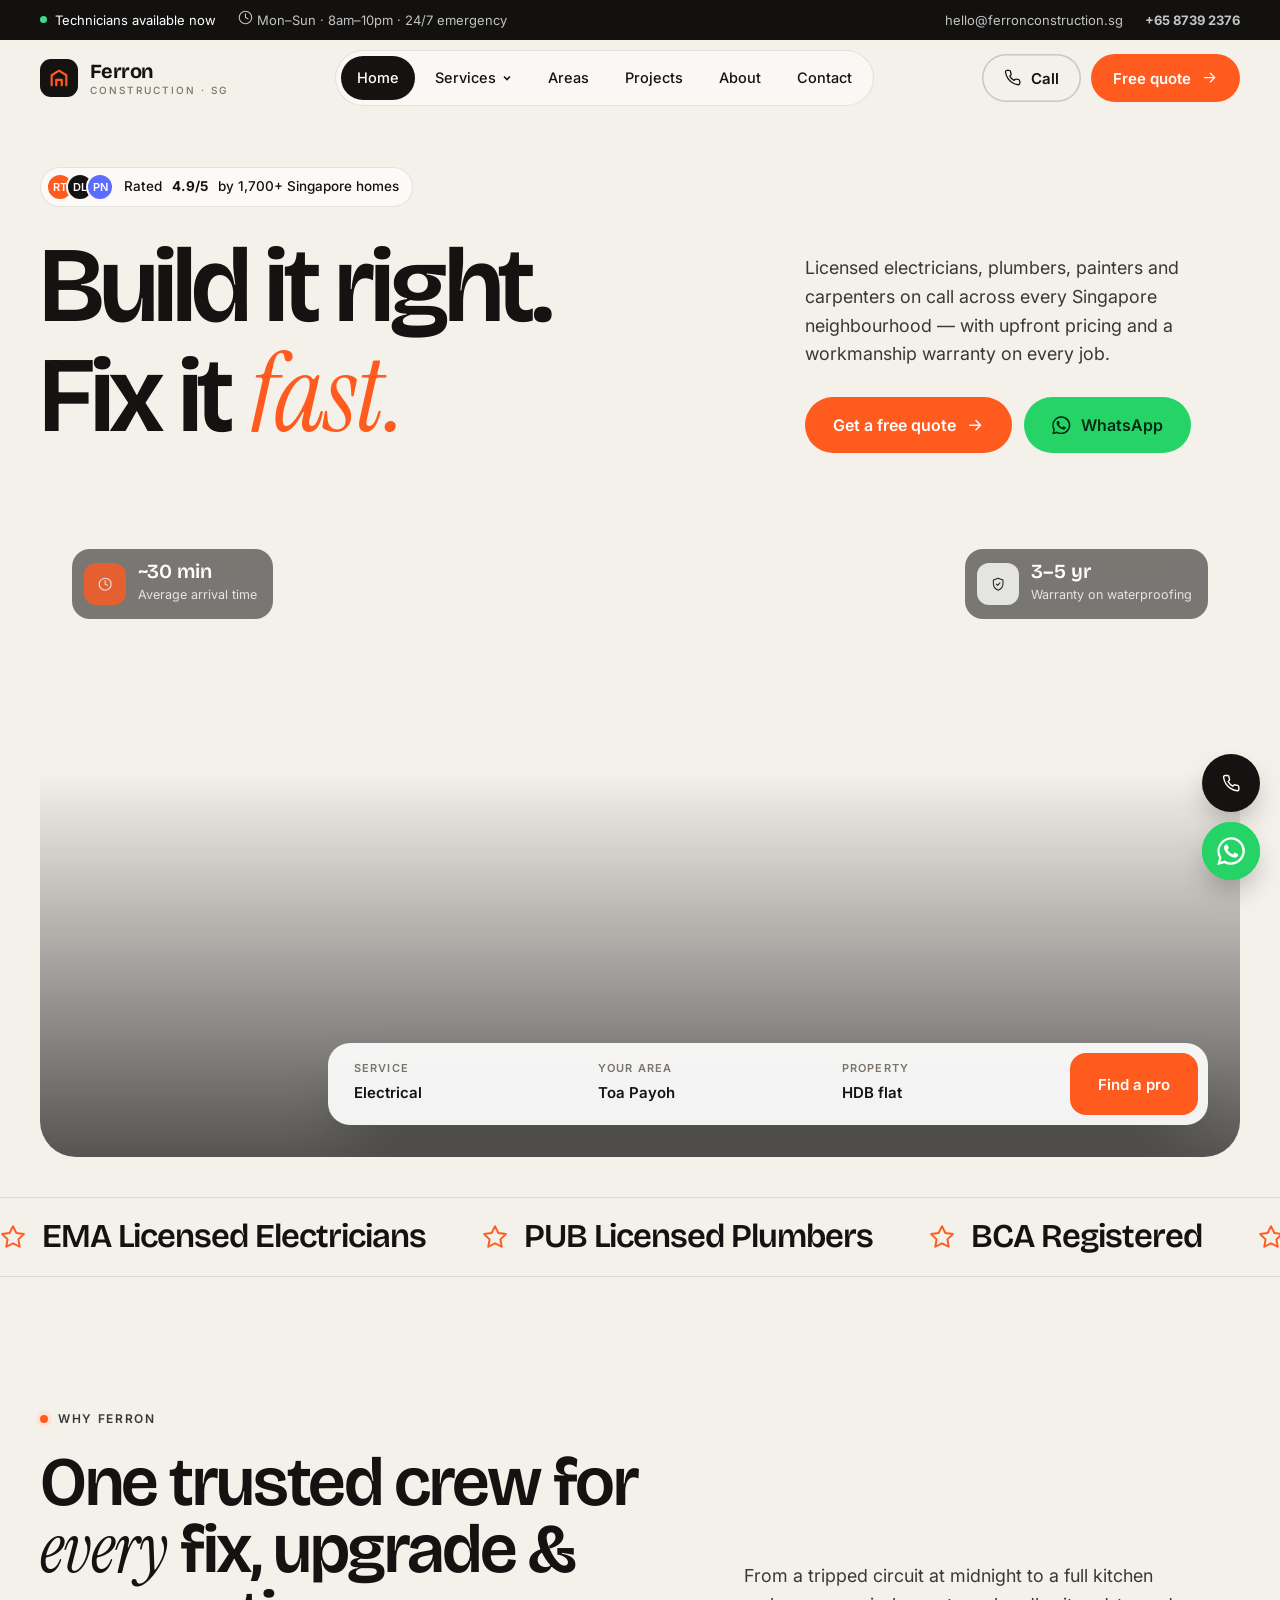
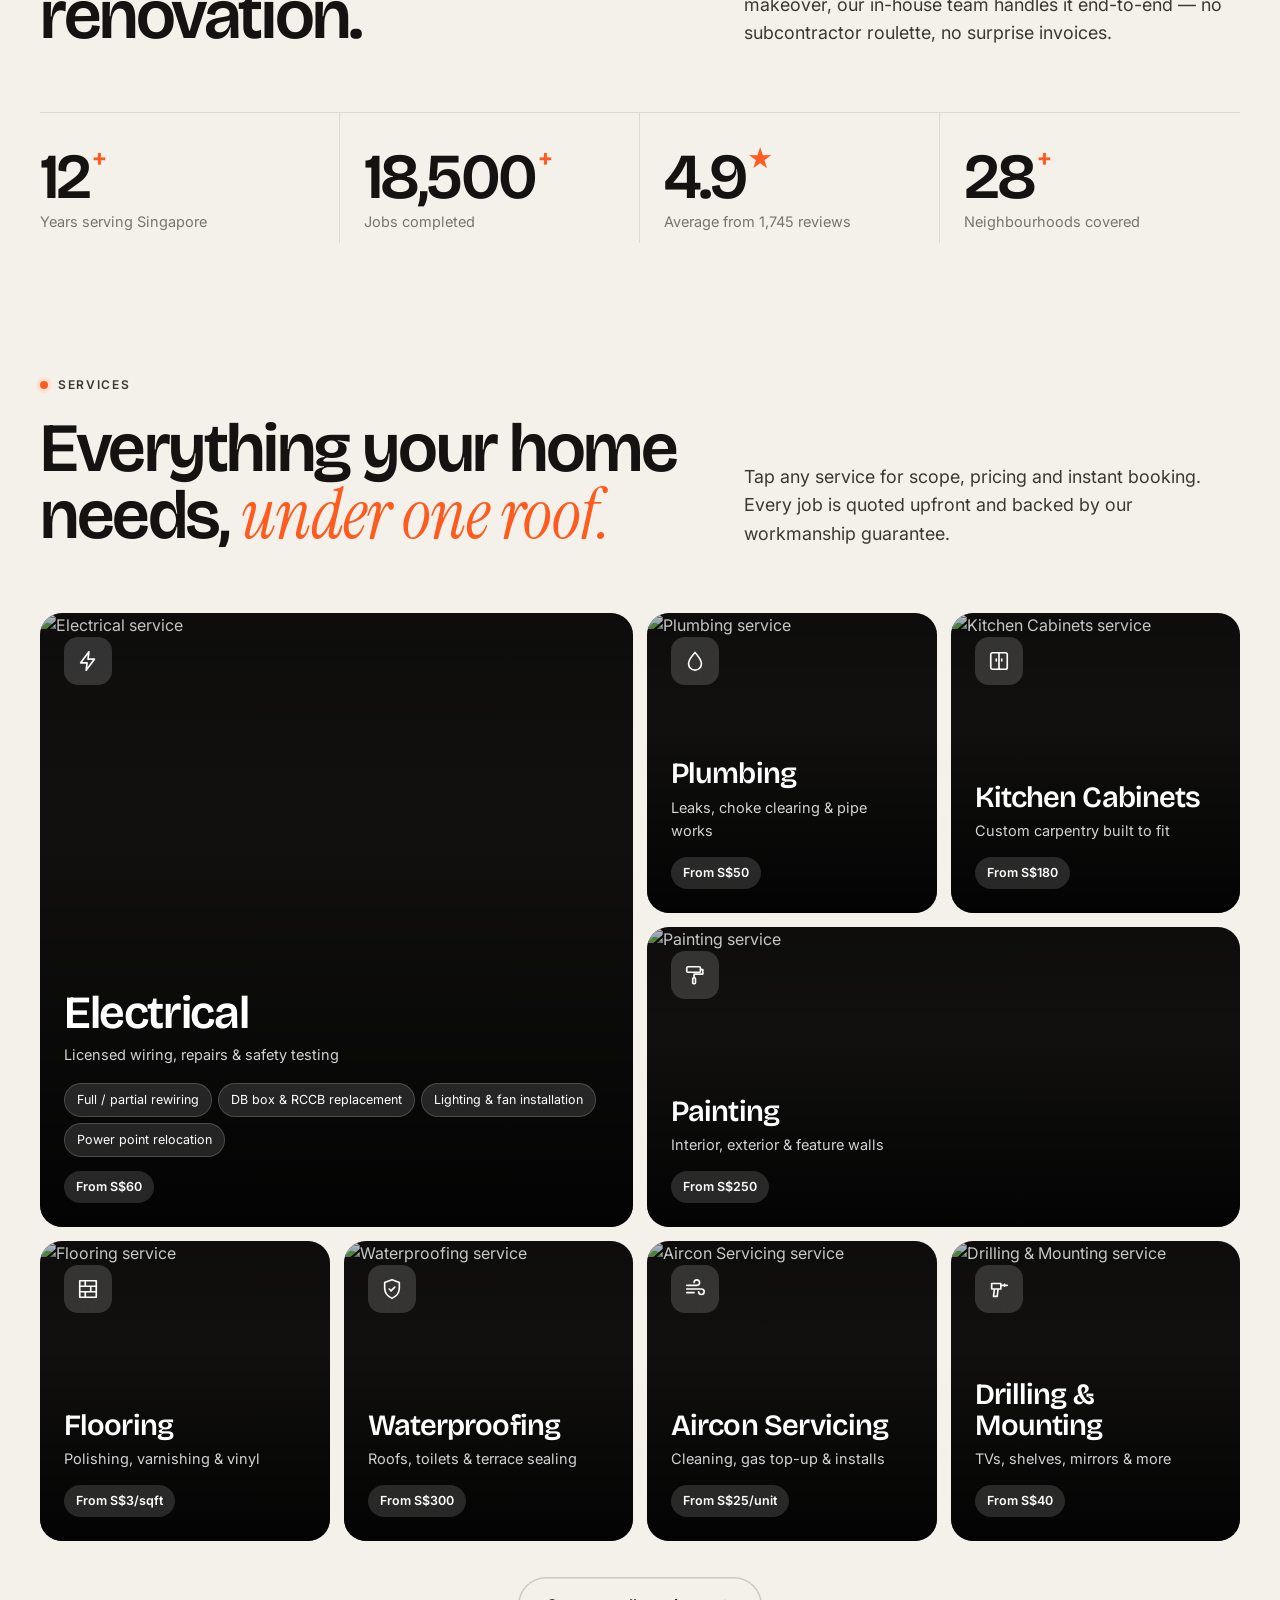
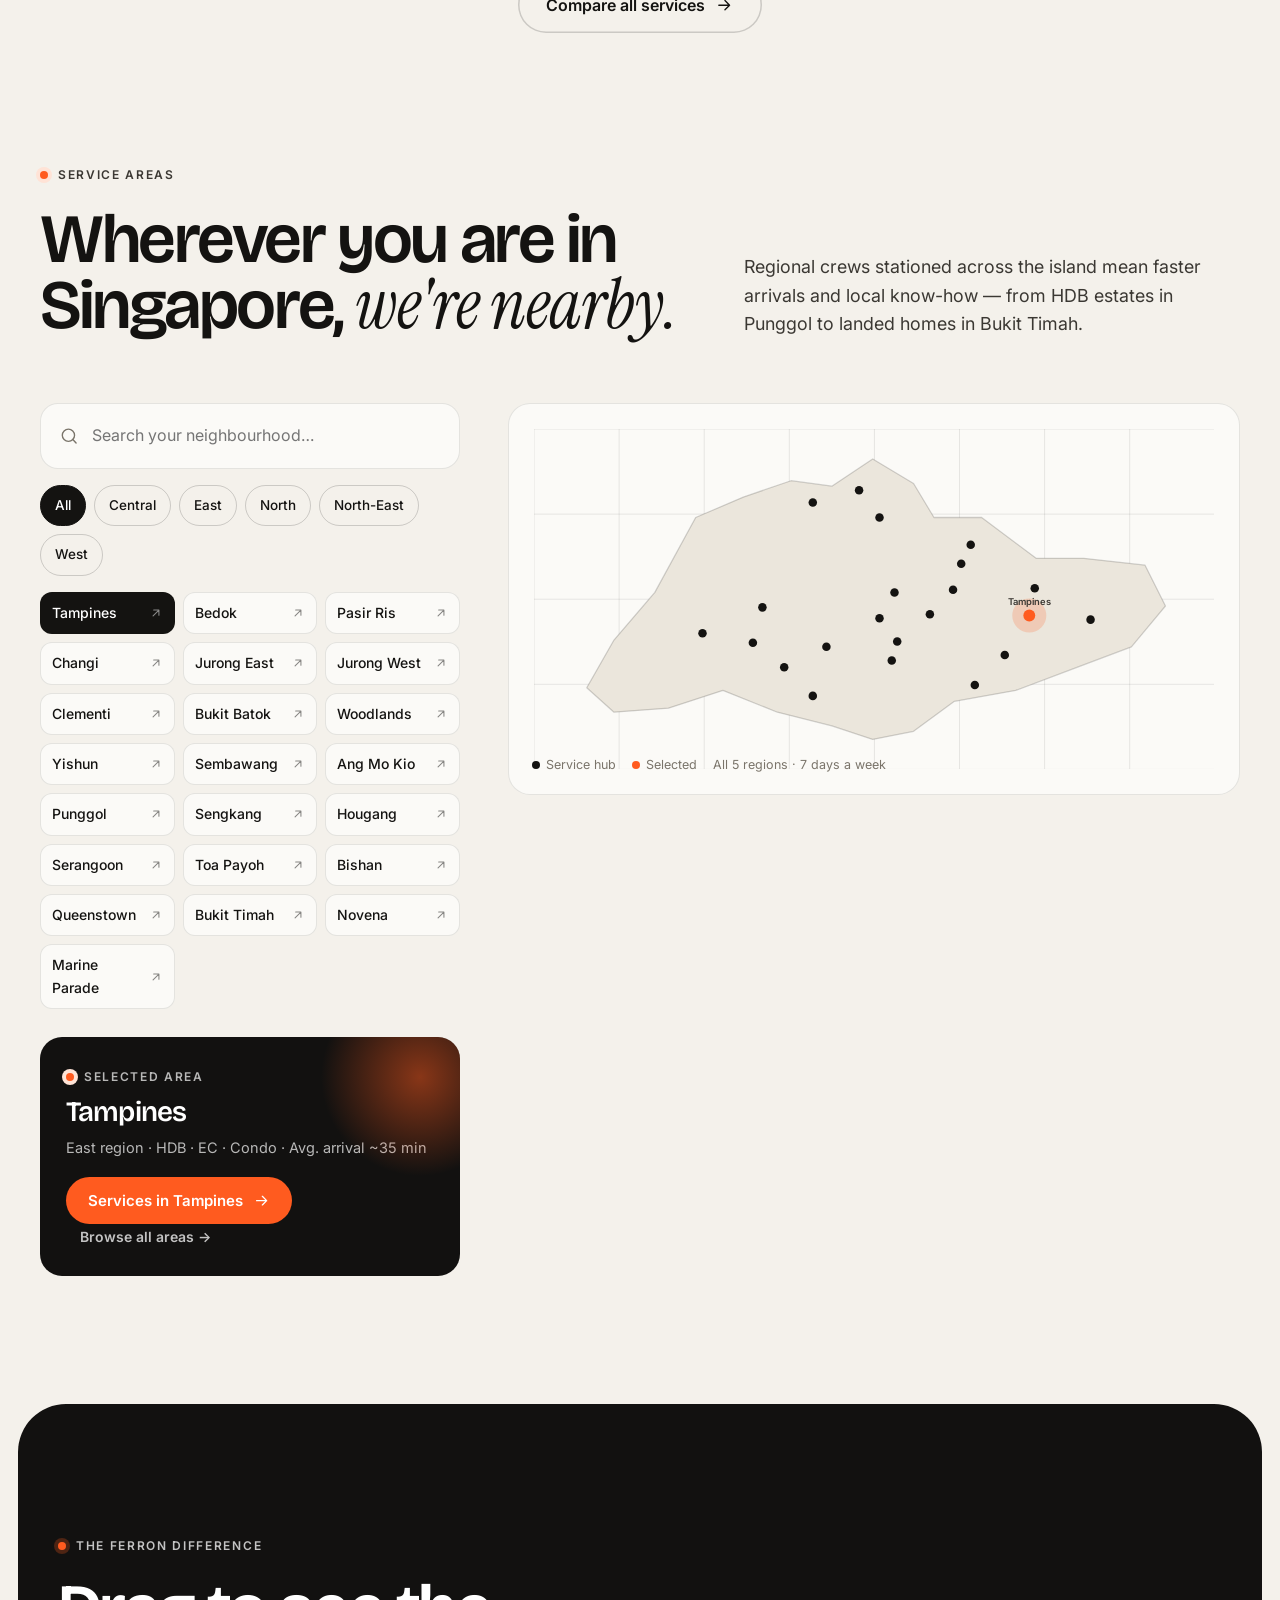
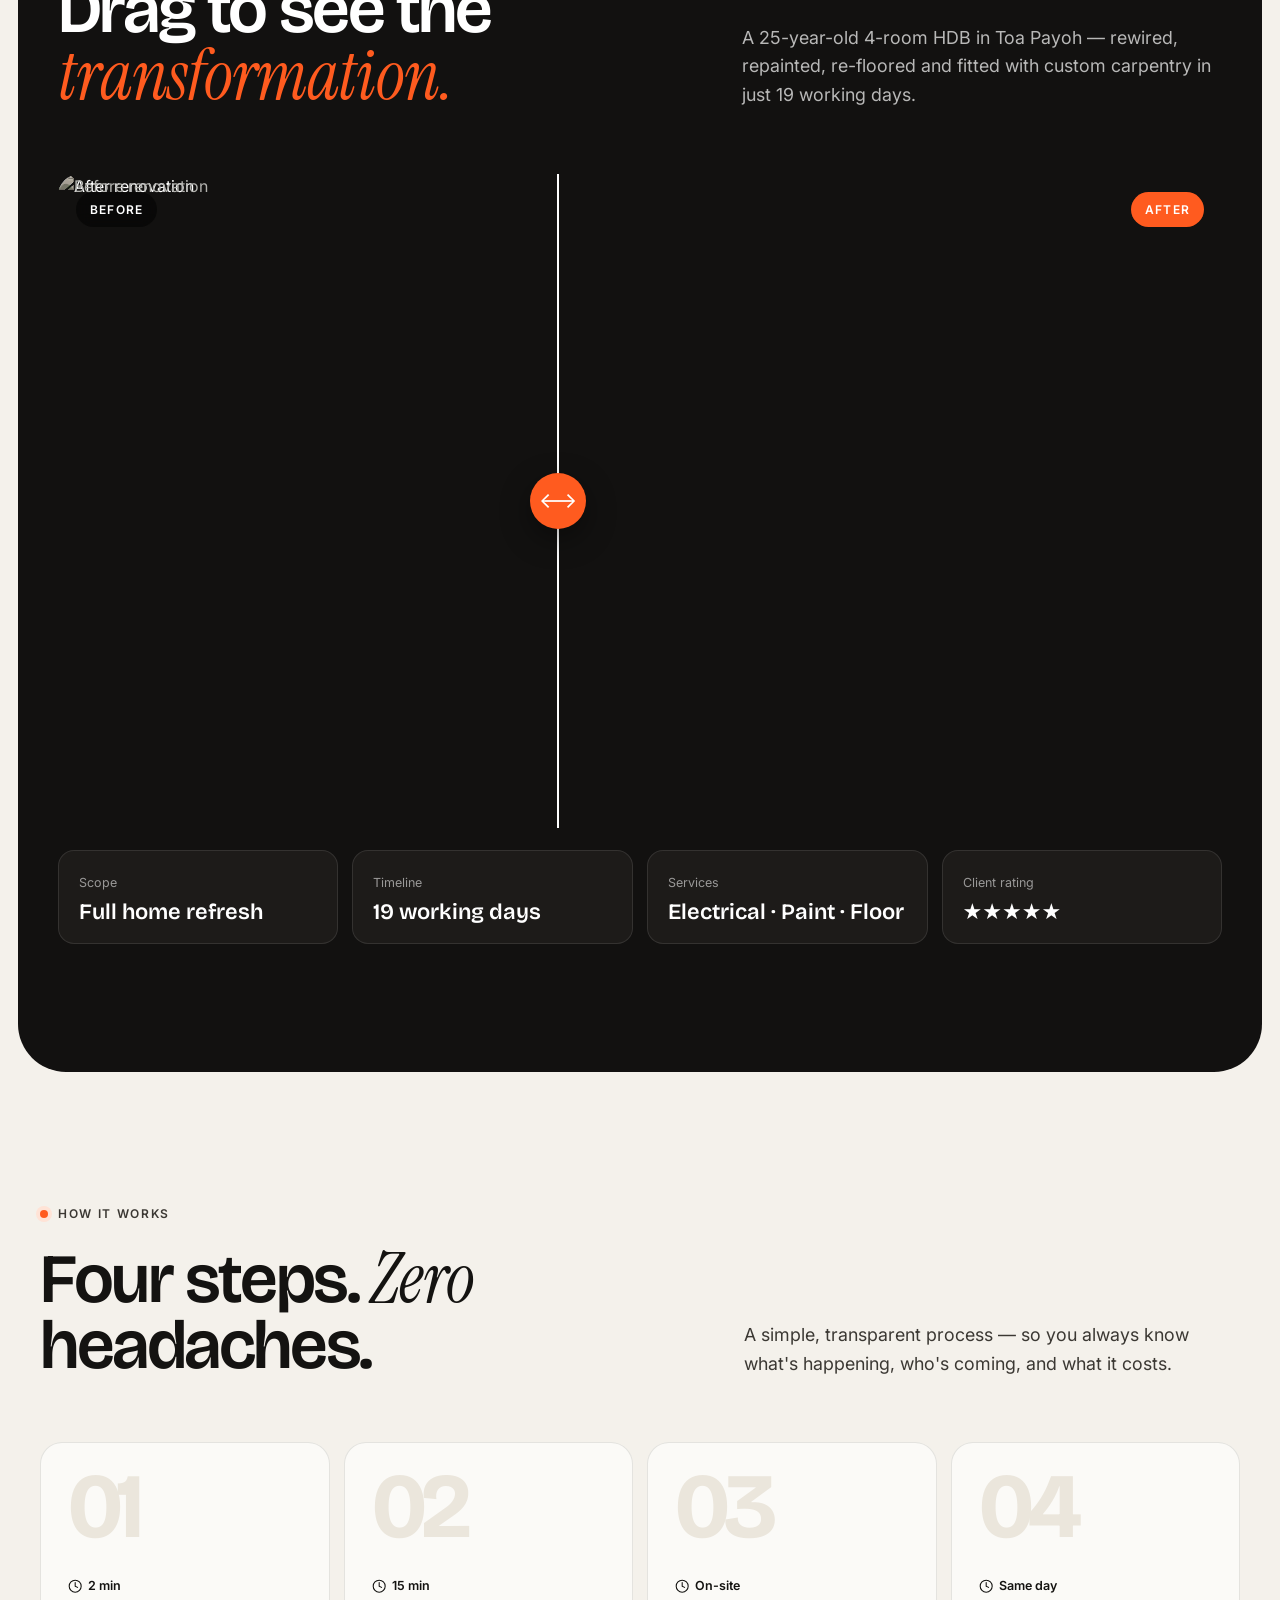
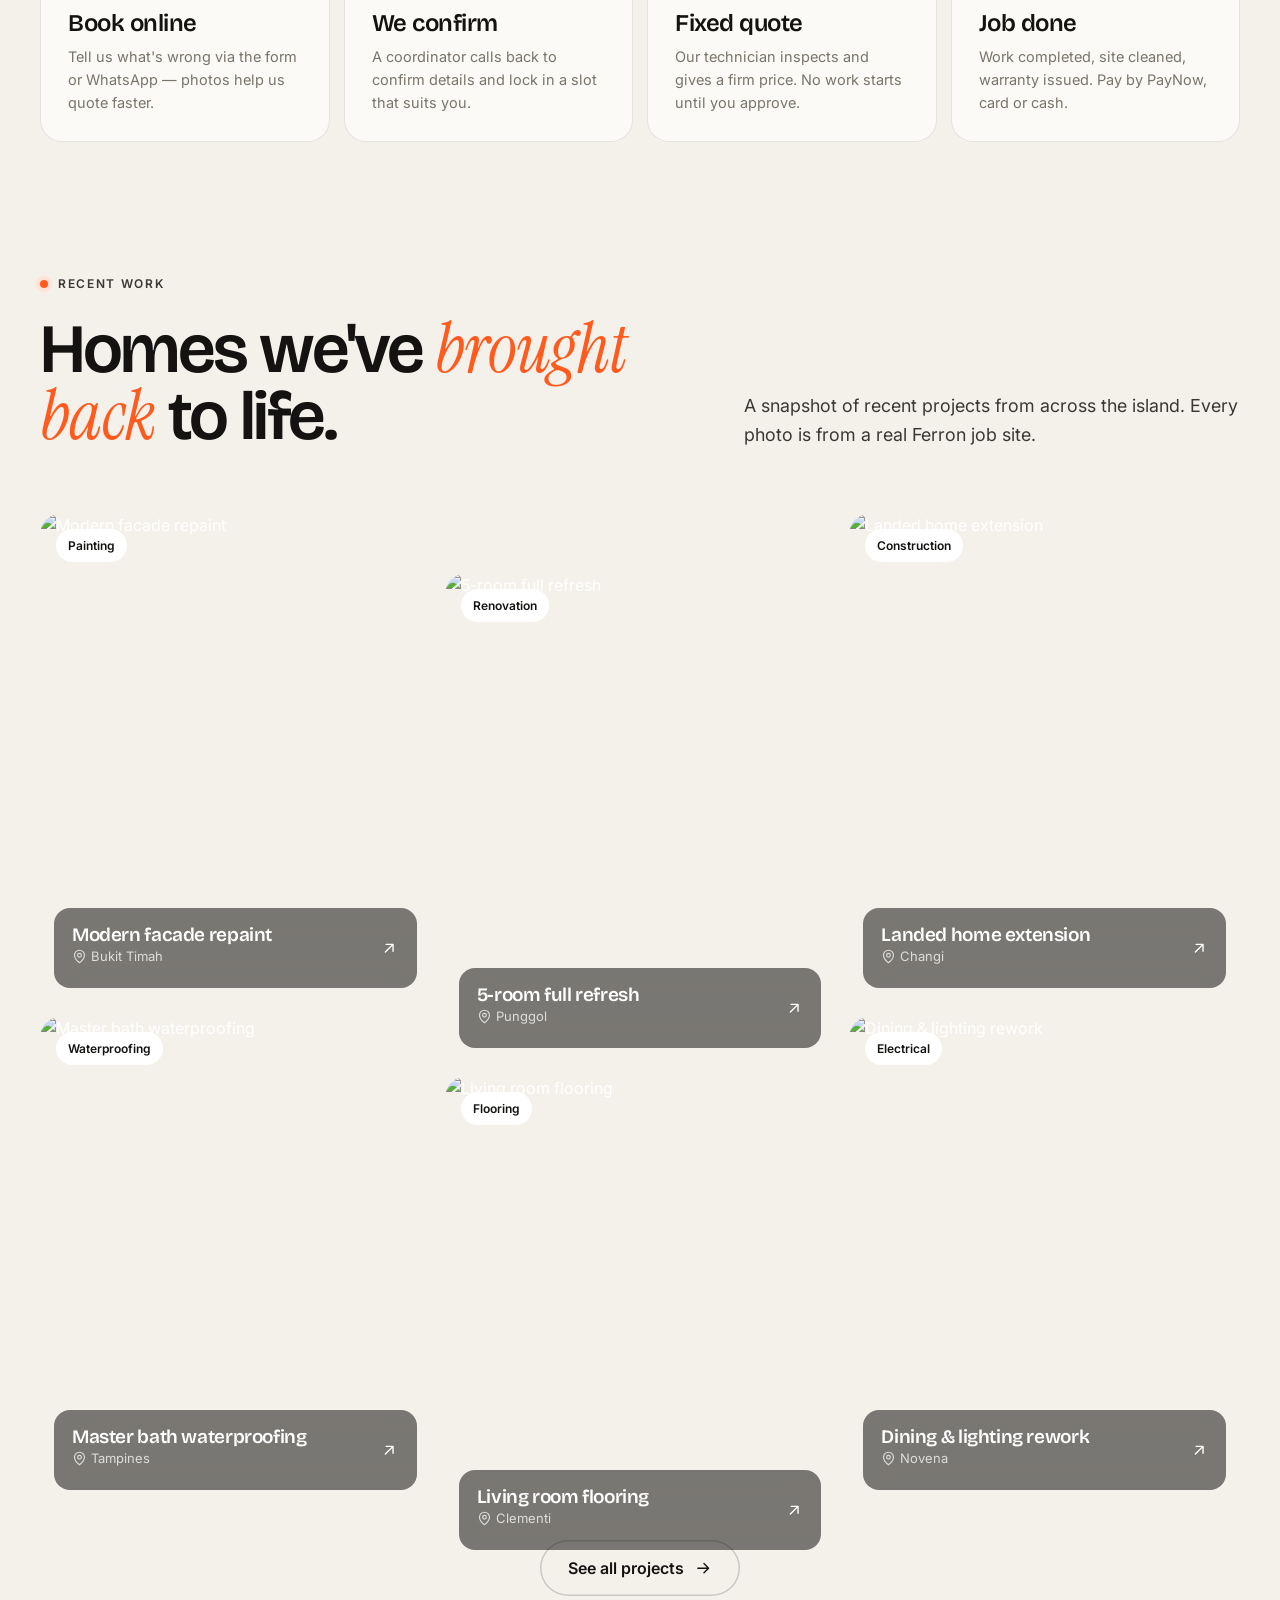
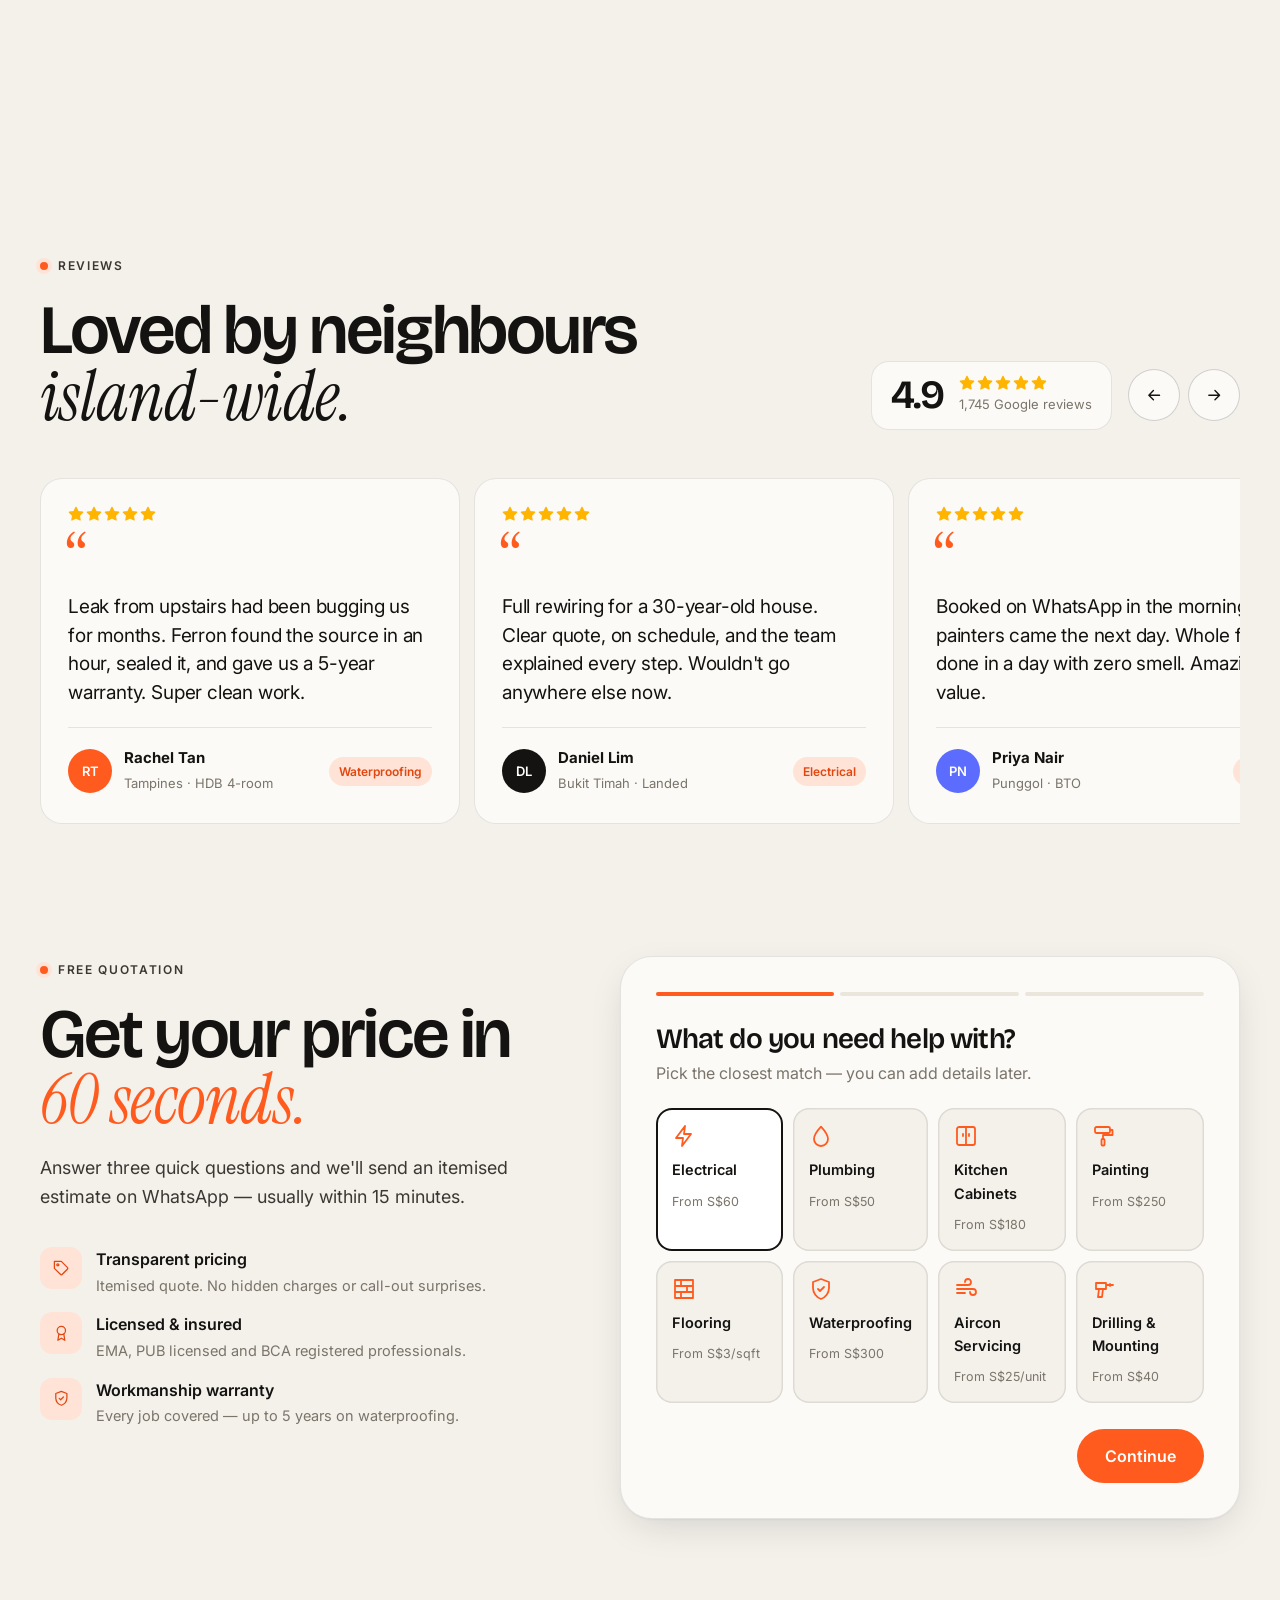
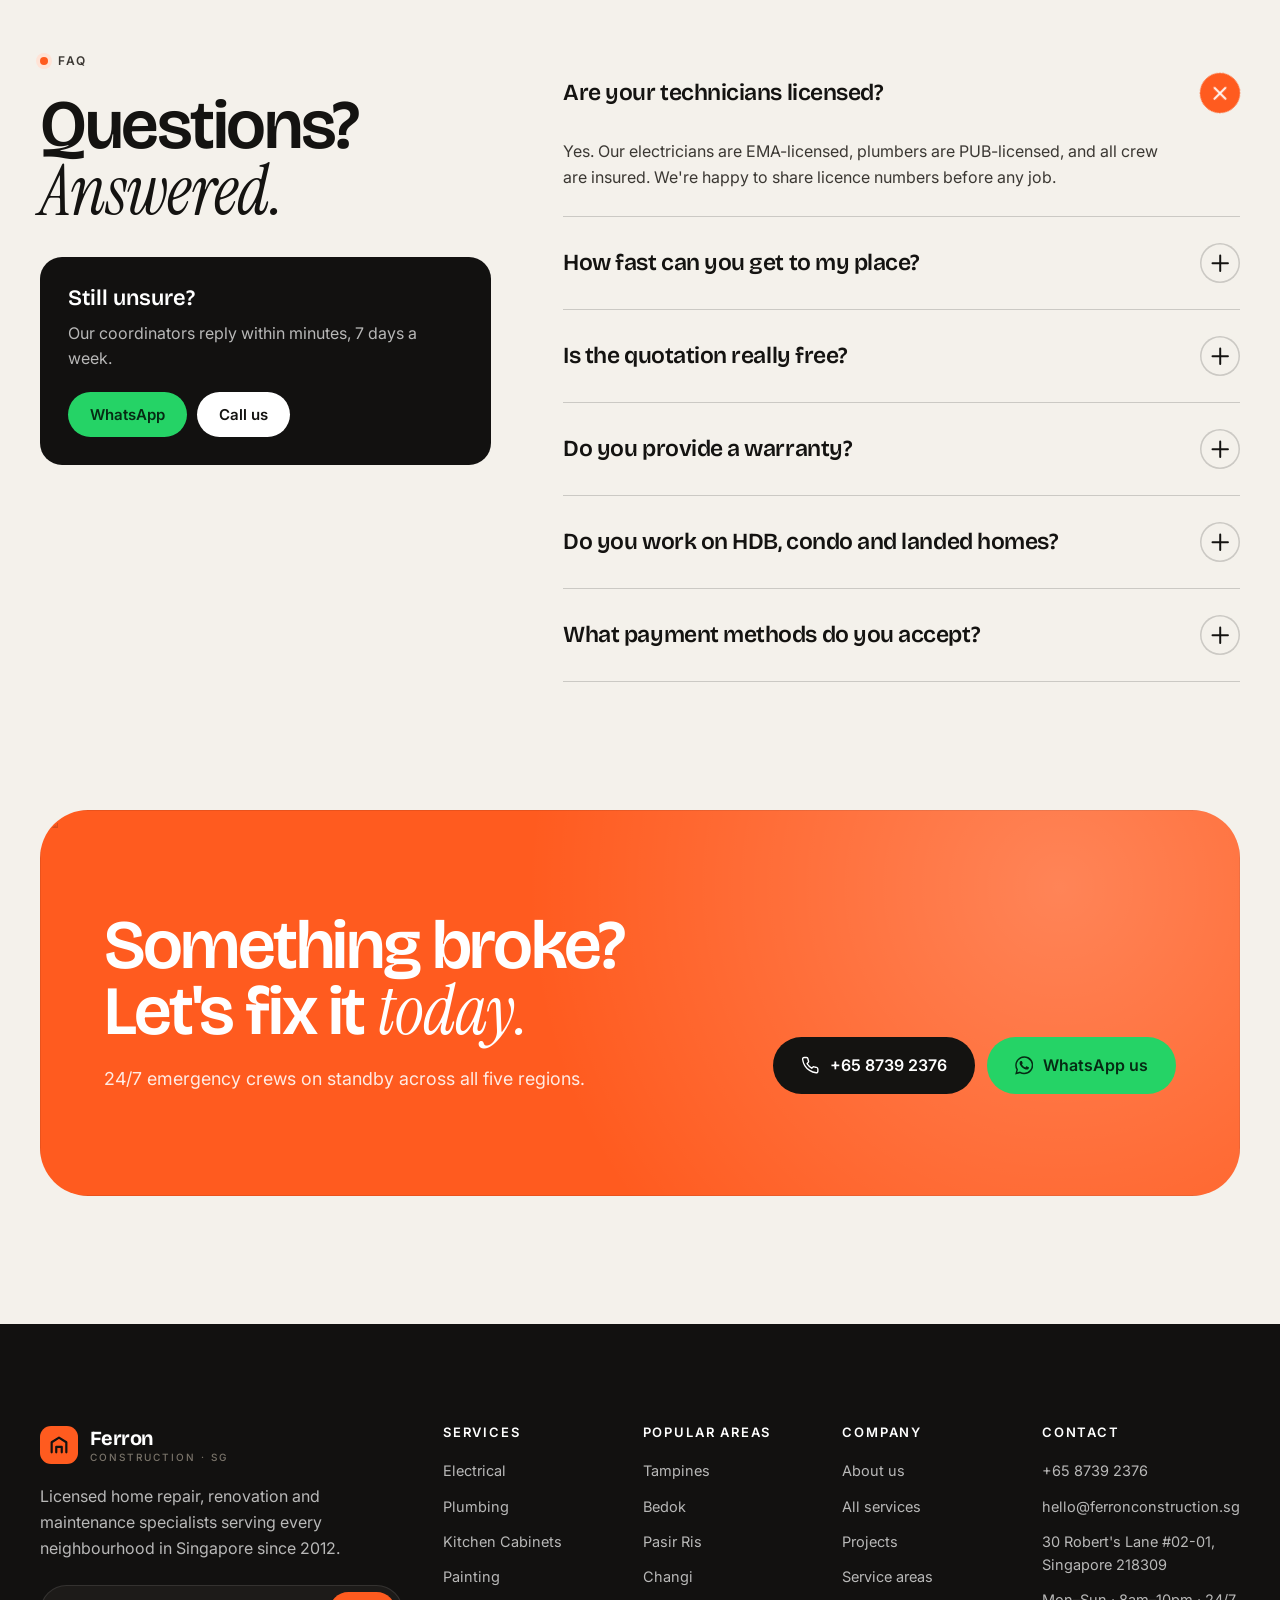
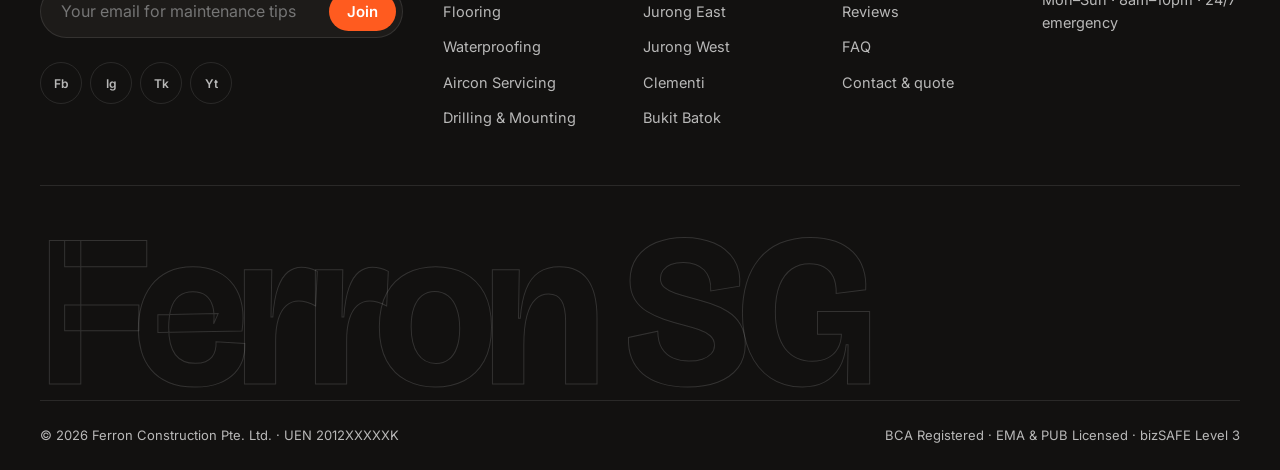
==== commit 1adcf556: "Add services, projects, project detail, about, contact and areas pages - New listing pages: services" ====
--- a/index.html
+++ b/index.html
@@ -86,6 +86,7 @@
         <p class="lead reveal">Tap any service for scope, pricing and instant booking. Every job is quoted upfront and backed by our workmanship guarantee.</p>
       </div>
       <div class="bento" id="bento"></div>
+      <div class="more-link reveal"><a class="btn btn-ghost btn-lg" href="services.html">Compare all services <i data-i="arrow"></i></a></div>
     </div>
   </section>
 
@@ -112,6 +113,7 @@
             <b id="lpName">Pick an area</b>
             <p id="lpMeta">Hover the map or choose from the list to see local response times.</p>
             <a class="btn btn-ember" id="lpLink" href="#locations">View area page</a>
+            <a class="lp-all" href="areas.html">Browse all areas →</a>
           </div>
         </div>
         <div class="sg-map reveal" style="--d:.15s">
@@ -177,6 +179,7 @@
         <p class="lead reveal">A snapshot of recent projects from across the island. Every photo is from a real Ferron job site.</p>
       </div>
       <div class="projects" id="projectGrid"></div>
+      <div class="more-link reveal"><a class="btn btn-ghost btn-lg" href="projects.html">See all projects <i data-i="arrow"></i></a></div>
     </div>
   </section>
 
@@ -212,57 +215,7 @@
           </div>
         </div>
 
-        <form class="wizard reveal" id="wizard" novalidate>
-          <div class="wz-progress"><i class="done"></i><i></i><i></i></div>
-
-          <div class="wz-step on" data-step="1">
-            <h3>What do you need help with?</h3>
-            <p>Pick the closest match — you can add details later.</p>
-            <div class="opt-grid c4" id="wzServices"></div>
-          </div>
-
-          <div class="wz-step" data-step="2">
-            <h3>Tell us about your place</h3>
-            <p>This helps us send the right crew and estimate accurately.</p>
-            <div class="opt-grid" style="margin-bottom:16px">
-              <label class="opt"><input type="radio" name="prop" value="HDB flat" data-m="1" checked><span>HDB flat<small>3 to 5-room, executive</small></span></label>
-              <label class="opt"><input type="radio" name="prop" value="Condo / EC" data-m="1.15"><span>Condo / EC<small>MCST approvals handled</small></span></label>
-              <label class="opt"><input type="radio" name="prop" value="Landed" data-m="1.35"><span>Landed<small>Terrace, semi-D, bungalow</small></span></label>
-              <label class="opt"><input type="radio" name="prop" value="Commercial" data-m="1.5"><span>Commercial<small>Office, retail, F&amp;B</small></span></label>
-            </div>
-            <div class="field-row">
-              <div class="field"><label for="wzArea">Area</label><select id="wzArea"></select></div>
-              <div class="field"><label for="wzWhen">When?</label>
-                <select id="wzWhen"><option>Emergency (ASAP)</option><option selected>Within this week</option><option>Next 2–4 weeks</option><option>Just planning</option></select>
-              </div>
-            </div>
-            <div class="est"><span>Estimated starting price</span><b id="wzEst">—</b></div>
-          </div>
-
-          <div class="wz-step" data-step="3">
-            <h3>Where should we send your quote?</h3>
-            <p>We'll reply on WhatsApp. No spam, ever.</p>
-            <div class="field-row">
-              <div class="field"><label for="wzName">Name</label><input id="wzName" required placeholder="Jane Tan"></div>
-              <div class="field"><label for="wzPhone">Mobile</label><input id="wzPhone" required type="tel" placeholder="+65 9123 4567"></div>
-            </div>
-            <div class="field"><label for="wzNote">Describe the job (optional)</label><textarea id="wzNote" placeholder="e.g. Kitchen sink leaking under the cabinet since yesterday"></textarea></div>
-          </div>
-
-          <div class="wz-step" data-step="4">
-            <div class="wz-done">
-              <div class="ok" id="okIco"></div>
-              <h3>You're all set, <span id="doneName">friend</span>!</h3>
-              <p class="muted" style="margin:8px auto 24px;max-width:40ch">A coordinator will WhatsApp your itemised quote within 15 minutes. Want it faster? Chat with us now.</p>
-              <a class="btn btn-wa btn-lg" id="doneWa" target="_blank" rel="noopener">Continue on WhatsApp</a>
-            </div>
-          </div>
-
-          <div class="wz-foot" id="wzFoot">
-            <button type="button" class="wz-back" id="wzBack" hidden>← Back</button>
-            <button type="button" class="btn btn-ember btn-lg" id="wzNext">Continue</button>
-          </div>
-        </form>
+        <form class="wizard reveal" id="wizard" novalidate></form>
       </div>
     </div>
   </section>
--- a/assets/css/style.css
+++ b/assets/css/style.css
@@ -502,7 +502,7 @@
 .footer { background: var(--night); color: rgba(255,255,255,.7); padding-top: clamp(64px, 8vw, 110px); margin-top: clamp(72px, 10vw, 140px); }
 .footer a:hover { color: var(--ember); }
 .footer-top { display: grid; gap: 40px; padding-bottom: 56px; border-bottom: 1px solid var(--night-line); }
-@media (min-width: 900px) { .footer-top { grid-template-columns: 1.4fr 1fr 1fr 1fr; } }
+@media (min-width: 900px) { .footer-top { grid-template-columns: 1.3fr 1fr 1fr 1fr 1.1fr; } }
 .footer .logo { color: #fff; }
 .footer .logo-mark { background: var(--ember); color: var(--night); }
 .footer h4 { color: #fff; font: 600 13px/1 var(--f-ui); letter-spacing: .14em; text-transform: uppercase; margin: 0 0 20px; }
@@ -610,3 +610,135 @@
   .hero-media { height: auto; min-height: 0; padding: 230px 12px 12px; }
   .finder { position: relative; inset: auto; }
 }
+
+/* ==========================================================================
+   Listing & company pages (services, projects, project, about, contact, areas)
+   ========================================================================== */
+.more-link { display: flex; justify-content: center; margin-top: 36px; }
+.lp-all { display: inline-block; margin-left: 14px; font-size: 14px; font-weight: 600; color: rgba(255,255,255,.75); position: relative; z-index: 1; }
+.lp-all:hover { color: #fff; }
+.page-title { margin-top: 20px; font-size: clamp(46px, 7vw, 104px); }
+.section-title { font-size: clamp(34px, 4vw, 56px); }
+
+/* Filter bar */
+.filter-bar { display: flex; flex-wrap: wrap; gap: 8px; align-items: center; margin-bottom: 28px; }
+.filter-bar .count { margin-left: auto; font-size: 14px; color: var(--muted); }
+.empty { padding: 48px 24px; border-radius: var(--radius); text-align: center; background: var(--card); box-shadow: inset 0 0 0 1px var(--line); color: var(--muted); }
+
+/* Services: feature rows */
+.svc-feature { display: grid; gap: 28px; padding-block: clamp(32px, 4vw, 56px); border-top: 1px solid var(--line); }
+.svc-feature:last-child { border-bottom: 1px solid var(--line); }
+@media (min-width: 900px) {
+  .svc-feature { grid-template-columns: 1fr 1fr; gap: 56px; align-items: center; }
+  .svc-feature:nth-child(even) .sf-media { order: 2; }
+}
+.sf-media { position: relative; border-radius: var(--radius); overflow: hidden; aspect-ratio: 4/3; }
+.sf-media img { width: 100%; height: 100%; object-fit: cover; transition: transform 1.2s var(--ease); }
+.svc-feature:hover .sf-media img { transform: scale(1.04); }
+.sf-num { position: absolute; top: 16px; left: 16px; padding: 7px 12px; border-radius: 999px; background: #fff; font-size: 12px; font-weight: 600; }
+.sf-head { display: flex; align-items: center; gap: 14px; margin-bottom: 14px; }
+.sf-head .mi-ico { width: 48px; height: 48px; border-radius: 14px; display: grid; place-items: center; background: var(--ember-soft); color: var(--ember-deep); flex: none; }
+.sf-body h2 { margin: 0; font: 600 clamp(30px, 3.4vw, 46px)/1 var(--f-display); letter-spacing: -0.03em; }
+.sf-body > p { color: var(--ink-2); margin: 0 0 20px; }
+.sf-facts { display: grid; grid-template-columns: repeat(3, 1fr); gap: 8px; margin: 0 0 20px; }
+.sf-facts div { padding: 12px 14px; border-radius: 14px; background: var(--card); box-shadow: inset 0 0 0 1px var(--line); }
+.sf-facts small { display: block; font-size: 12px; color: var(--muted); }
+.sf-facts b { font: 600 17px/1.2 var(--f-display); }
+.sf-list { display: flex; flex-wrap: wrap; gap: 6px; margin-bottom: 24px; }
+.sf-list span { padding: 6px 12px; border-radius: 999px; font-size: 13px; background: var(--paper-2); }
+.sf-actions { display: flex; flex-wrap: wrap; gap: 10px; }
+
+/* Comparison table */
+.table-wrap { overflow-x: auto; border-radius: var(--radius); background: var(--card); box-shadow: inset 0 0 0 1px var(--line); }
+.compare { width: 100%; border-collapse: collapse; min-width: 640px; font-size: 15px; }
+.compare th, .compare td { padding: 16px 20px; text-align: left; border-bottom: 1px solid var(--line); }
+.compare th { font-size: 12px; letter-spacing: .1em; text-transform: uppercase; color: var(--muted); font-weight: 600; }
+.compare tr:last-child td { border-bottom: 0; }
+.compare tbody tr { transition: background .2s; }
+.compare tbody tr:hover { background: var(--paper); }
+.compare td b { font-weight: 600; }
+.compare a { color: var(--ember-deep); font-weight: 600; white-space: nowrap; }
+
+/* Projects listing: no staggered offset so filtered grids stay tidy */
+.projects.flat .pj { translate: none !important; }
+
+/* Project detail */
+.meta-strip { display: grid; gap: 10px; grid-template-columns: repeat(2, 1fr); }
+@media (min-width: 760px) { .meta-strip { grid-template-columns: repeat(5, 1fr); } }
+.meta-strip div { padding: 16px 18px; border-radius: 16px; background: var(--card); box-shadow: inset 0 0 0 1px var(--line); }
+.meta-strip small { display: block; font-size: 12.5px; color: var(--muted); margin-bottom: 4px; }
+.meta-strip b { font: 600 18px/1.2 var(--f-display); }
+.gallery { display: grid; gap: 14px; grid-template-columns: 1fr; margin-top: 28px; }
+@media (min-width: 600px) { .gallery { grid-template-columns: 1fr 1fr; } }
+.gallery img { width: 100%; aspect-ratio: 4/3; object-fit: cover; border-radius: var(--radius); }
+.pull-quote { margin: 0; padding: clamp(28px, 4vw, 44px); border-radius: var(--radius); background: var(--night); color: #fff; }
+.pull-quote blockquote { margin: 0; font: 400 clamp(22px, 2.4vw, 30px)/1.35 var(--f-serif); font-style: italic; }
+.pull-quote figcaption { margin-top: 20px; display: flex; gap: 10px; align-items: center; color: rgba(255,255,255,.7); font-size: 14px; }
+.pull-quote .stars { margin-left: auto; }
+.ba-light .ba-tag { color: #fff; }
+
+/* About */
+.story { display: grid; gap: 40px; }
+@media (min-width: 1000px) { .story { grid-template-columns: 1fr 1fr; gap: 72px; align-items: center; } }
+.story-media { border-radius: var(--radius); overflow: hidden; aspect-ratio: 5/4; }
+.story-media img { width: 100%; height: 100%; object-fit: cover; }
+.story p { color: var(--ink-2); margin: 0 0 16px; font-size: 17px; }
+.values { display: grid; gap: 14px; grid-template-columns: repeat(auto-fit, minmax(230px, 1fr)); }
+.value { padding: 28px; border-radius: var(--radius); background: var(--card); box-shadow: inset 0 0 0 1px var(--line); transition: transform .4s var(--ease), background .4s, color .4s; }
+.value:hover { transform: translateY(-6px); background: var(--ink); color: #fff; }
+.value:hover p { color: rgba(255,255,255,.7); }
+.value .pk-ico { width: 48px; height: 48px; border-radius: 14px; background: var(--ember); color: #fff; display: grid; place-items: center; margin-bottom: 40px; }
+.value h3 { margin: 0 0 8px; font: 600 22px/1.15 var(--f-display); letter-spacing: -0.02em; }
+.value p { margin: 0; color: var(--muted); font-size: 14.5px; transition: color .4s; }
+.timeline { position: relative; display: grid; gap: 0; }
+.tl-item { display: grid; grid-template-columns: 100px 1fr; gap: 24px; padding: 28px 0; border-top: 1px solid var(--night-line); }
+@media (min-width: 760px) { .tl-item { grid-template-columns: 200px 1fr 1.2fr; align-items: baseline; } }
+.tl-item .yr { font: 700 clamp(36px, 4vw, 56px)/1 var(--f-display); letter-spacing: -0.04em; color: var(--ember); }
+.tl-item h3 { margin: 0; font: 600 22px/1.2 var(--f-display); letter-spacing: -0.02em; }
+.tl-item p { margin: 0; color: rgba(255,255,255,.65); grid-column: 2; }
+@media (min-width: 760px) { .tl-item p { grid-column: auto; } }
+.team { display: grid; gap: 14px; grid-template-columns: repeat(auto-fill, minmax(240px, 1fr)); }
+.member { padding: 24px; border-radius: var(--radius); background: var(--card); box-shadow: inset 0 0 0 1px var(--line); }
+.member .av { width: 72px; height: 72px; border-radius: 50%; display: grid; place-items: center; color: #fff; font: 600 24px/1 var(--f-display); margin-bottom: 40px; }
+.member b { display: block; font: 600 20px/1.2 var(--f-display); letter-spacing: -0.02em; }
+.member span { display: block; color: var(--muted); font-size: 14px; margin-top: 4px; }
+.member small { display: inline-block; margin-top: 16px; padding: 5px 10px; border-radius: 999px; background: var(--ember-soft); color: var(--ember-deep); font-size: 12px; font-weight: 600; }
+.certs { display: grid; gap: 14px; grid-template-columns: repeat(auto-fit, minmax(220px, 1fr)); }
+.cert { display: flex; gap: 14px; align-items: flex-start; padding: 22px; border-radius: var(--radius); box-shadow: inset 0 0 0 1.5px var(--line-strong); }
+.cert .pk-ico { width: 42px; height: 42px; border-radius: 12px; background: var(--ink); color: #fff; display: grid; place-items: center; flex: none; }
+.cert b { display: block; font-weight: 600; }
+.cert span { font-size: 14px; color: var(--muted); }
+
+/* Contact */
+.contact-grid { display: grid; gap: 40px; }
+@media (min-width: 1000px) { .contact-grid { grid-template-columns: 1.15fr .85fr; gap: 56px; align-items: start; } }
+.contact-grid > * { min-width: 0; }
+.contact-cards { display: grid; gap: 10px; }
+.c-card { display: flex; gap: 16px; align-items: center; padding: 20px; border-radius: 18px; background: var(--card); box-shadow: inset 0 0 0 1px var(--line); transition: all .3s var(--ease); }
+a.c-card:hover { background: var(--ink); color: #fff; transform: translateX(6px); }
+a.c-card:hover span { color: rgba(255,255,255,.6); }
+.c-card .pk-ico { width: 48px; height: 48px; border-radius: 14px; background: var(--ember-soft); color: var(--ember-deep); display: grid; place-items: center; flex: none; }
+.c-card .pk-ico.wa { background: var(--wa); color: #fff; }
+.c-card b { display: block; font: 600 18px/1.2 var(--f-display); letter-spacing: -0.01em; }
+.c-card span { font-size: 14px; color: var(--muted); }
+.map-embed { margin-top: 10px; border-radius: 18px; overflow: hidden; aspect-ratio: 4/3; background: var(--paper-2); box-shadow: inset 0 0 0 1px var(--line); }
+.map-embed iframe { width: 100%; height: 100%; border: 0; display: block; filter: grayscale(.4); }
+.hours { padding: 20px; border-radius: 18px; background: var(--night); color: #fff; }
+.hours h4 { margin: 0 0 12px; font: 600 13px/1 var(--f-ui); letter-spacing: .14em; text-transform: uppercase; color: rgba(255,255,255,.6); }
+.hours div { display: flex; justify-content: space-between; padding: 8px 0; border-top: 1px solid var(--night-line); font-size: 14.5px; }
+.hours div b { color: var(--ember); font-weight: 600; }
+
+/* Areas */
+.region-block { padding-block: clamp(32px, 4vw, 48px); border-top: 1px solid var(--line); scroll-margin-top: 100px; }
+.region-head { display: flex; flex-wrap: wrap; justify-content: space-between; align-items: baseline; gap: 12px; margin-bottom: 22px; }
+.region-head h2 { margin: 0; font: 600 clamp(30px, 3.4vw, 46px)/1 var(--f-display); letter-spacing: -0.03em; }
+.region-head span { color: var(--muted); font-size: 14.5px; }
+.area-cards { display: grid; gap: 10px; grid-template-columns: repeat(auto-fill, minmax(220px, 1fr)); }
+.area-card { display: grid; gap: 14px; padding: 20px; border-radius: 18px; background: var(--card); box-shadow: inset 0 0 0 1px var(--line); transition: all .3s var(--ease); }
+.area-card:hover { background: var(--ink); color: #fff; transform: translateY(-4px); }
+.area-card:hover small, .area-card:hover .ac-eta { color: rgba(255,255,255,.65); }
+.area-card .ac-top { display: flex; justify-content: space-between; align-items: center; }
+.area-card b { font: 600 22px/1.1 var(--f-display); letter-spacing: -0.02em; }
+.area-card small { color: var(--muted); font-size: 13px; }
+.area-card .ac-eta { display: inline-flex; gap: 6px; align-items: center; font-size: 13px; font-weight: 600; color: var(--ink-2); }
+.area-card .ac-eta .ico { color: var(--ember); }
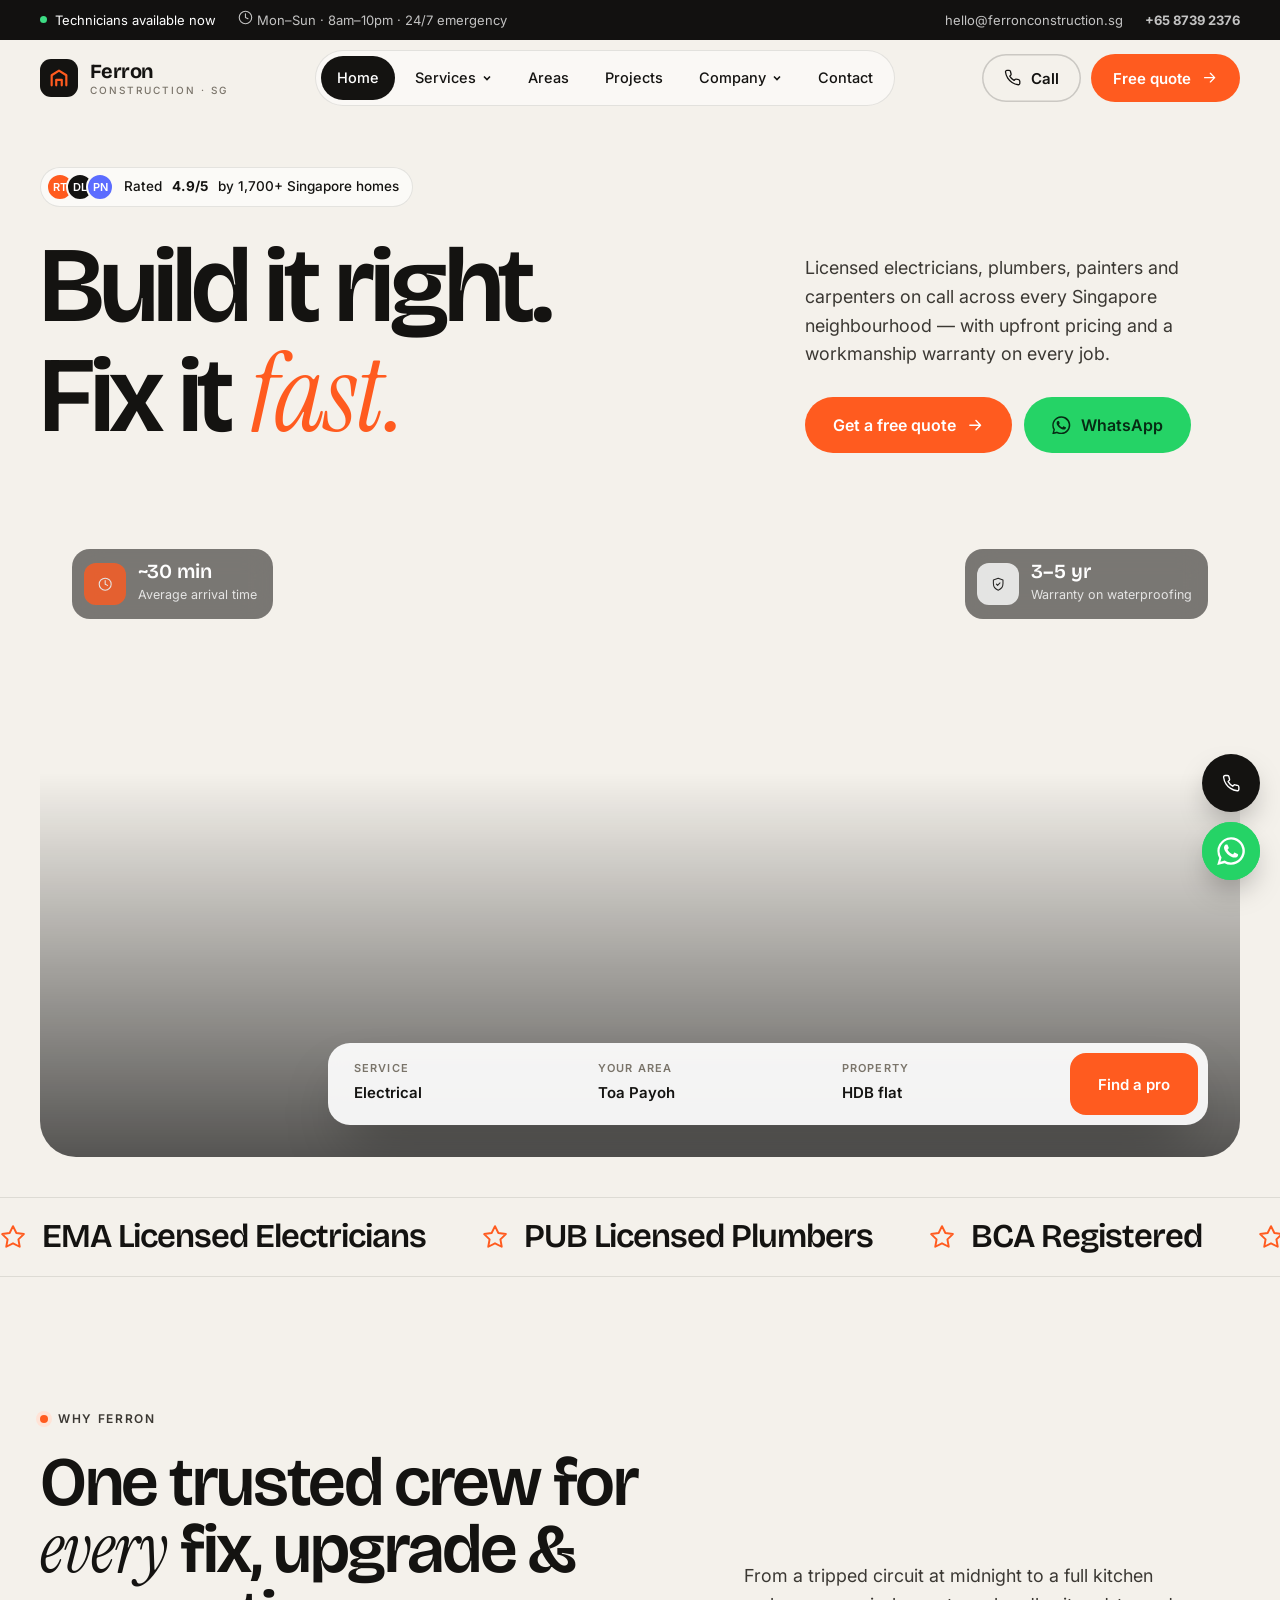
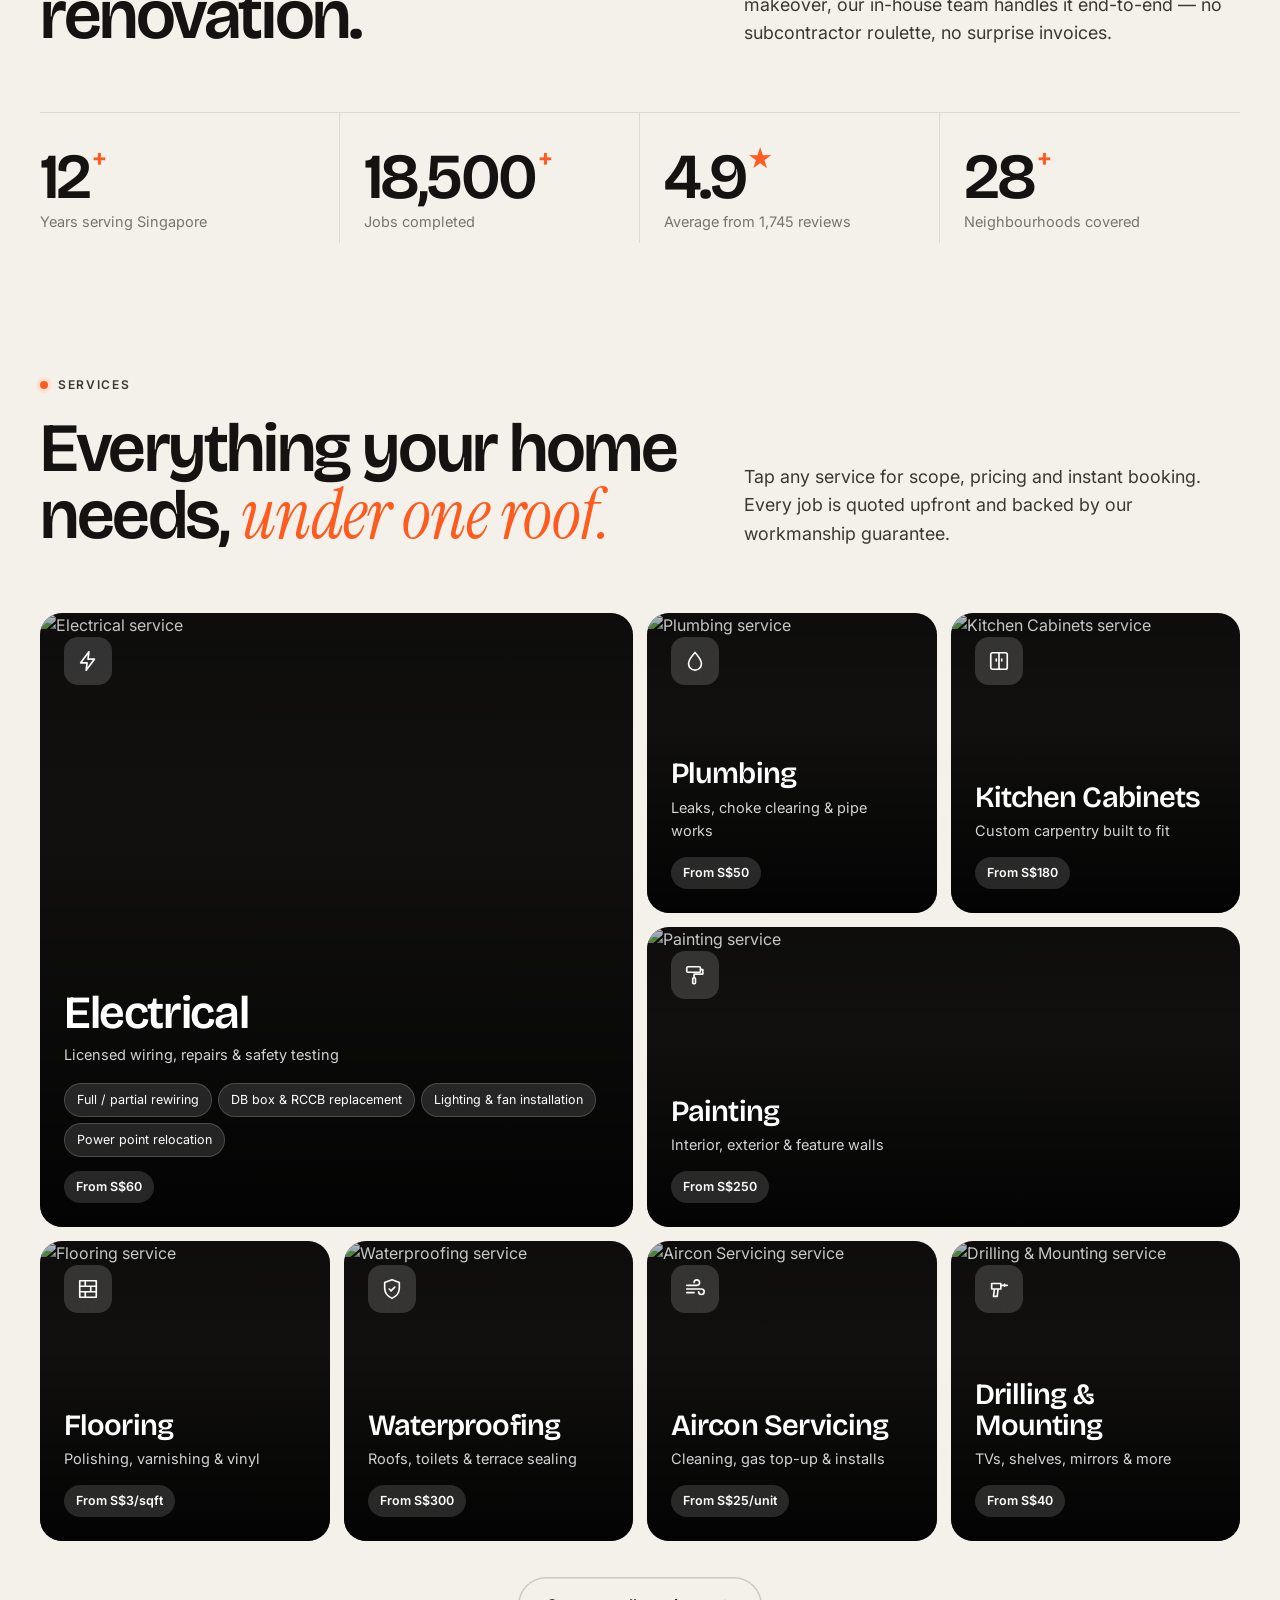
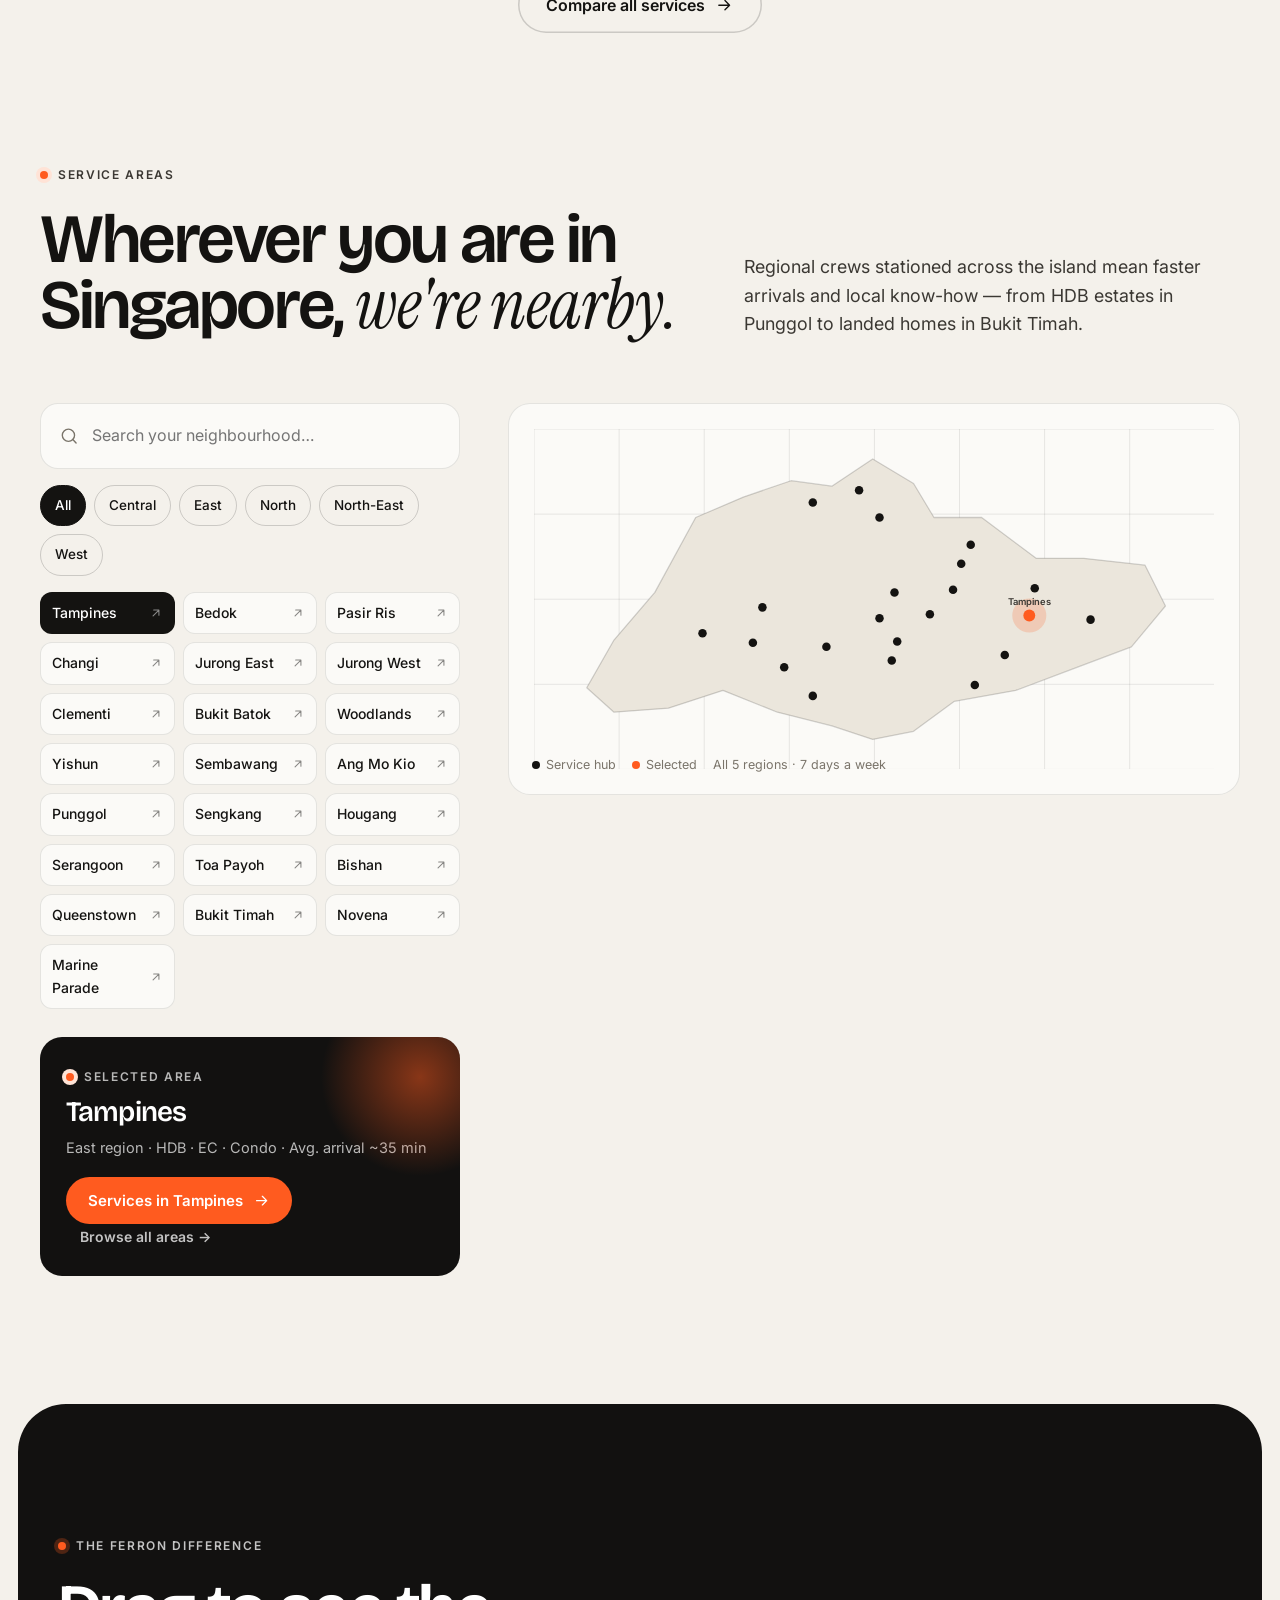
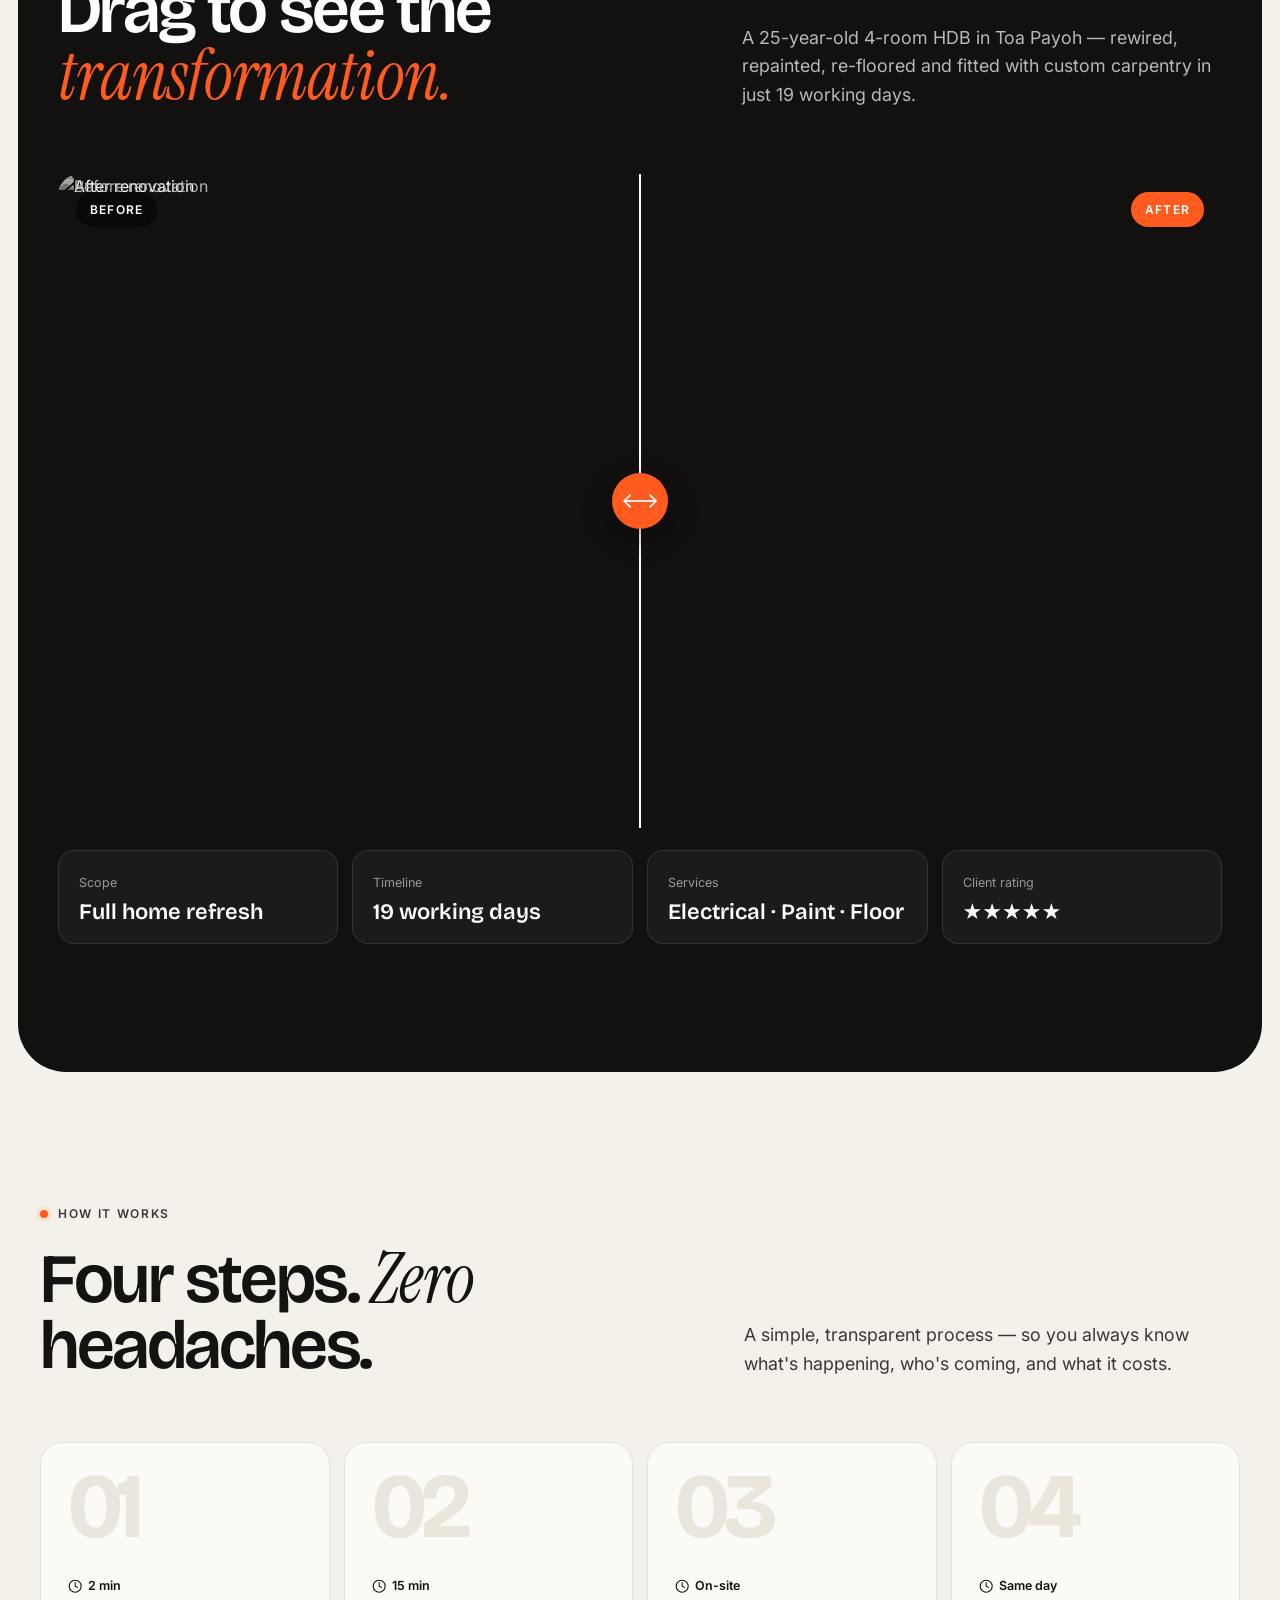
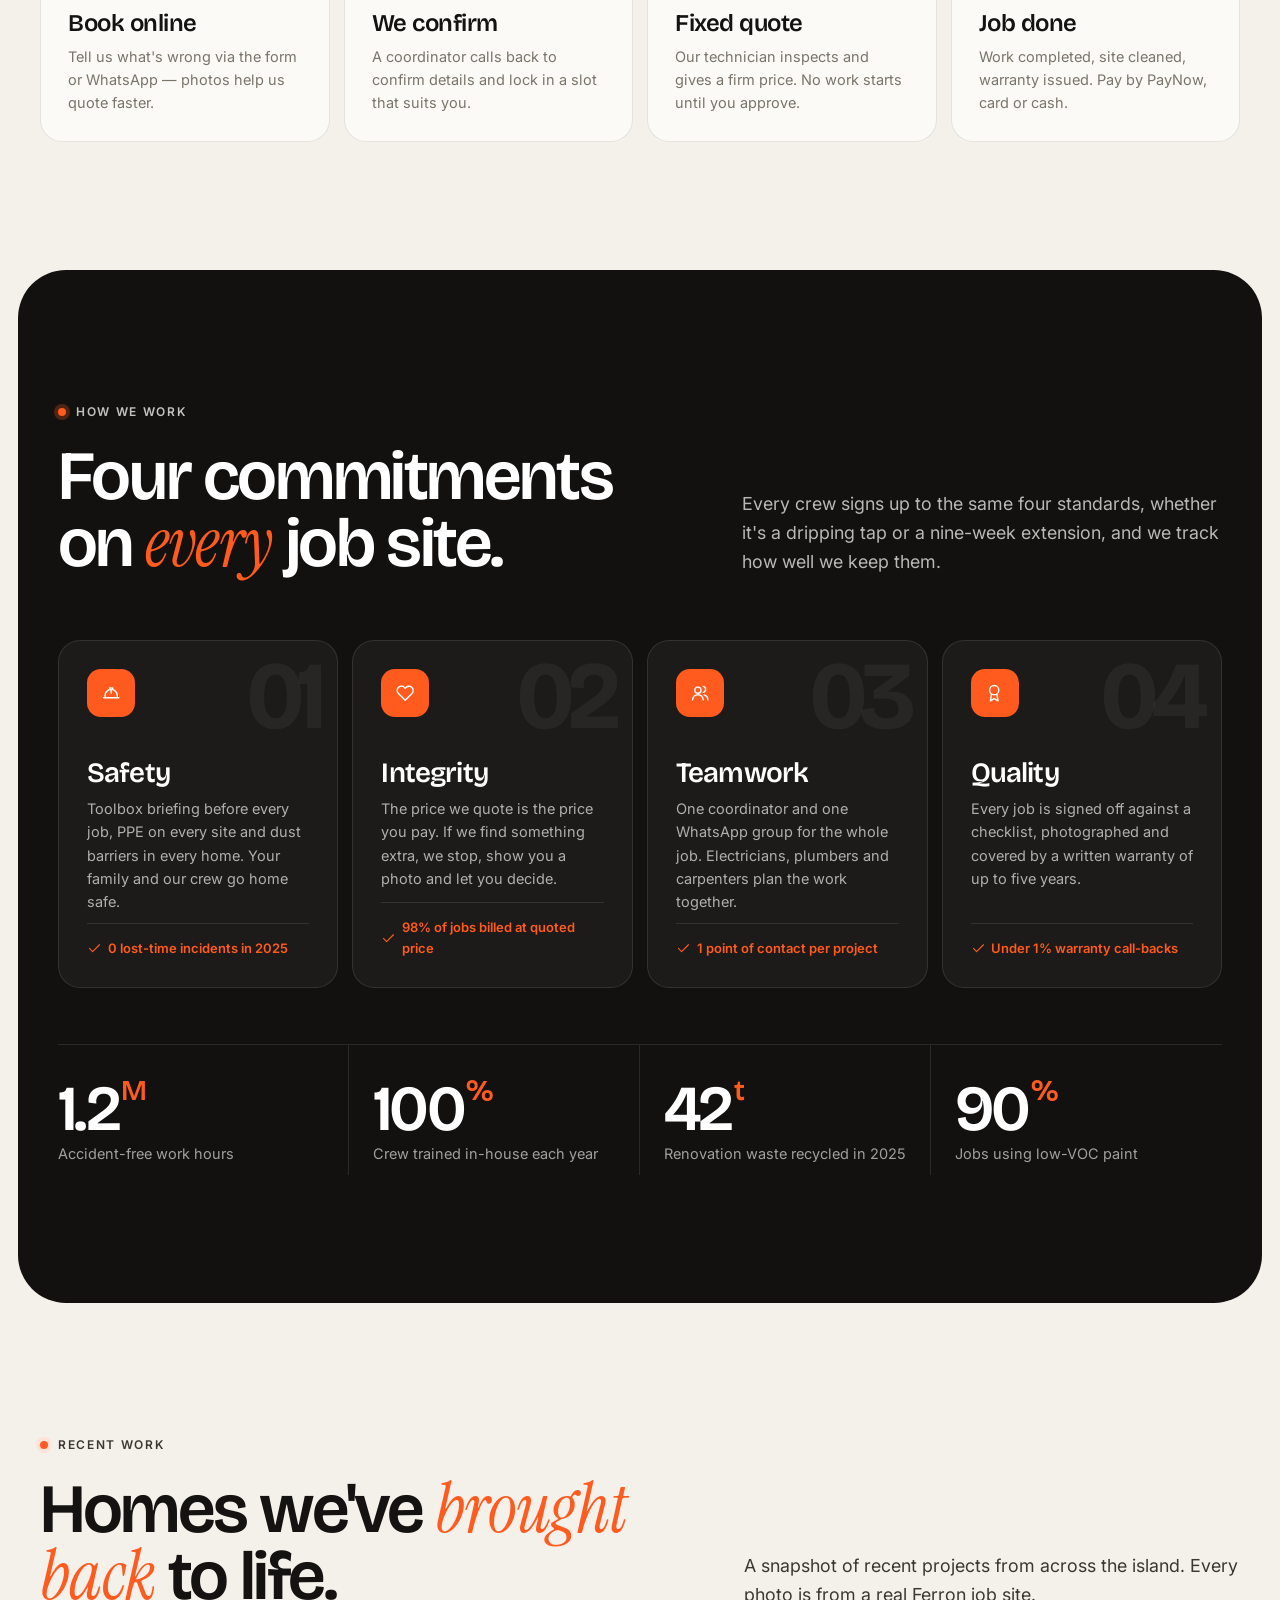
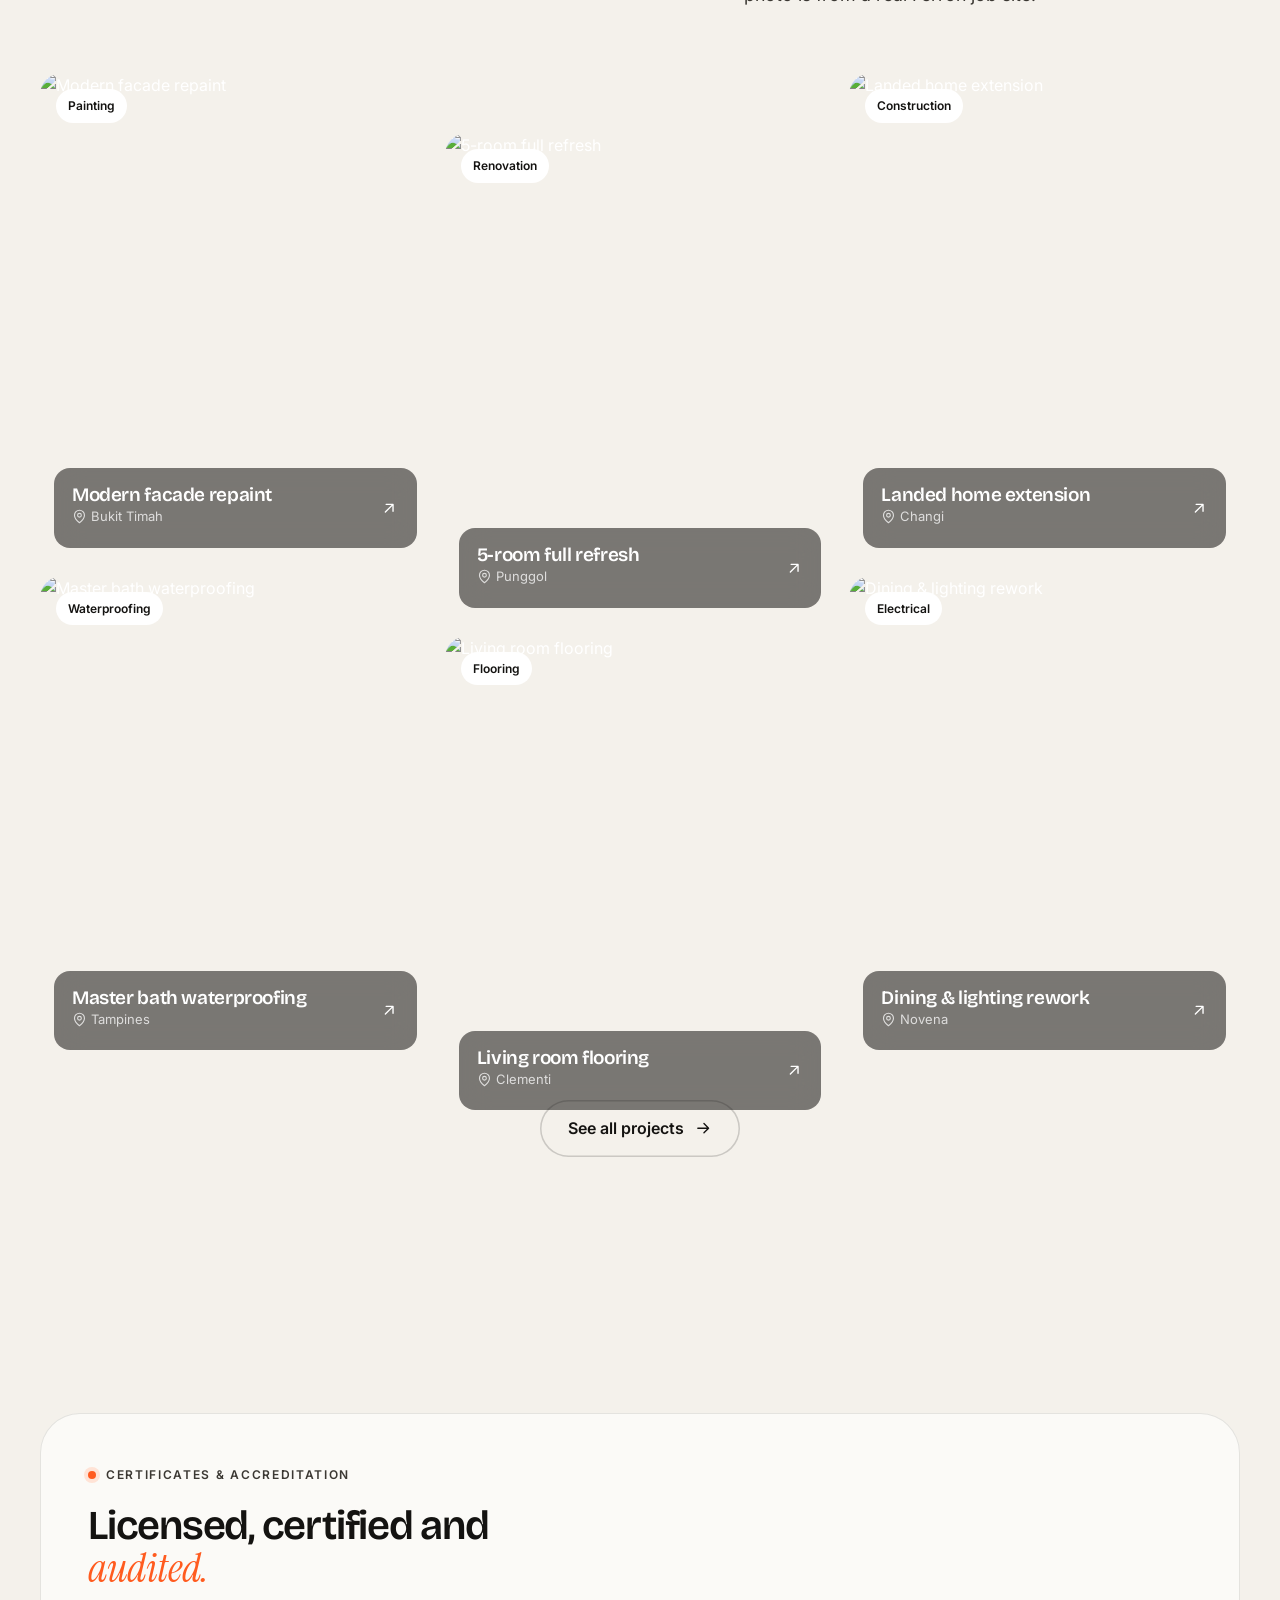
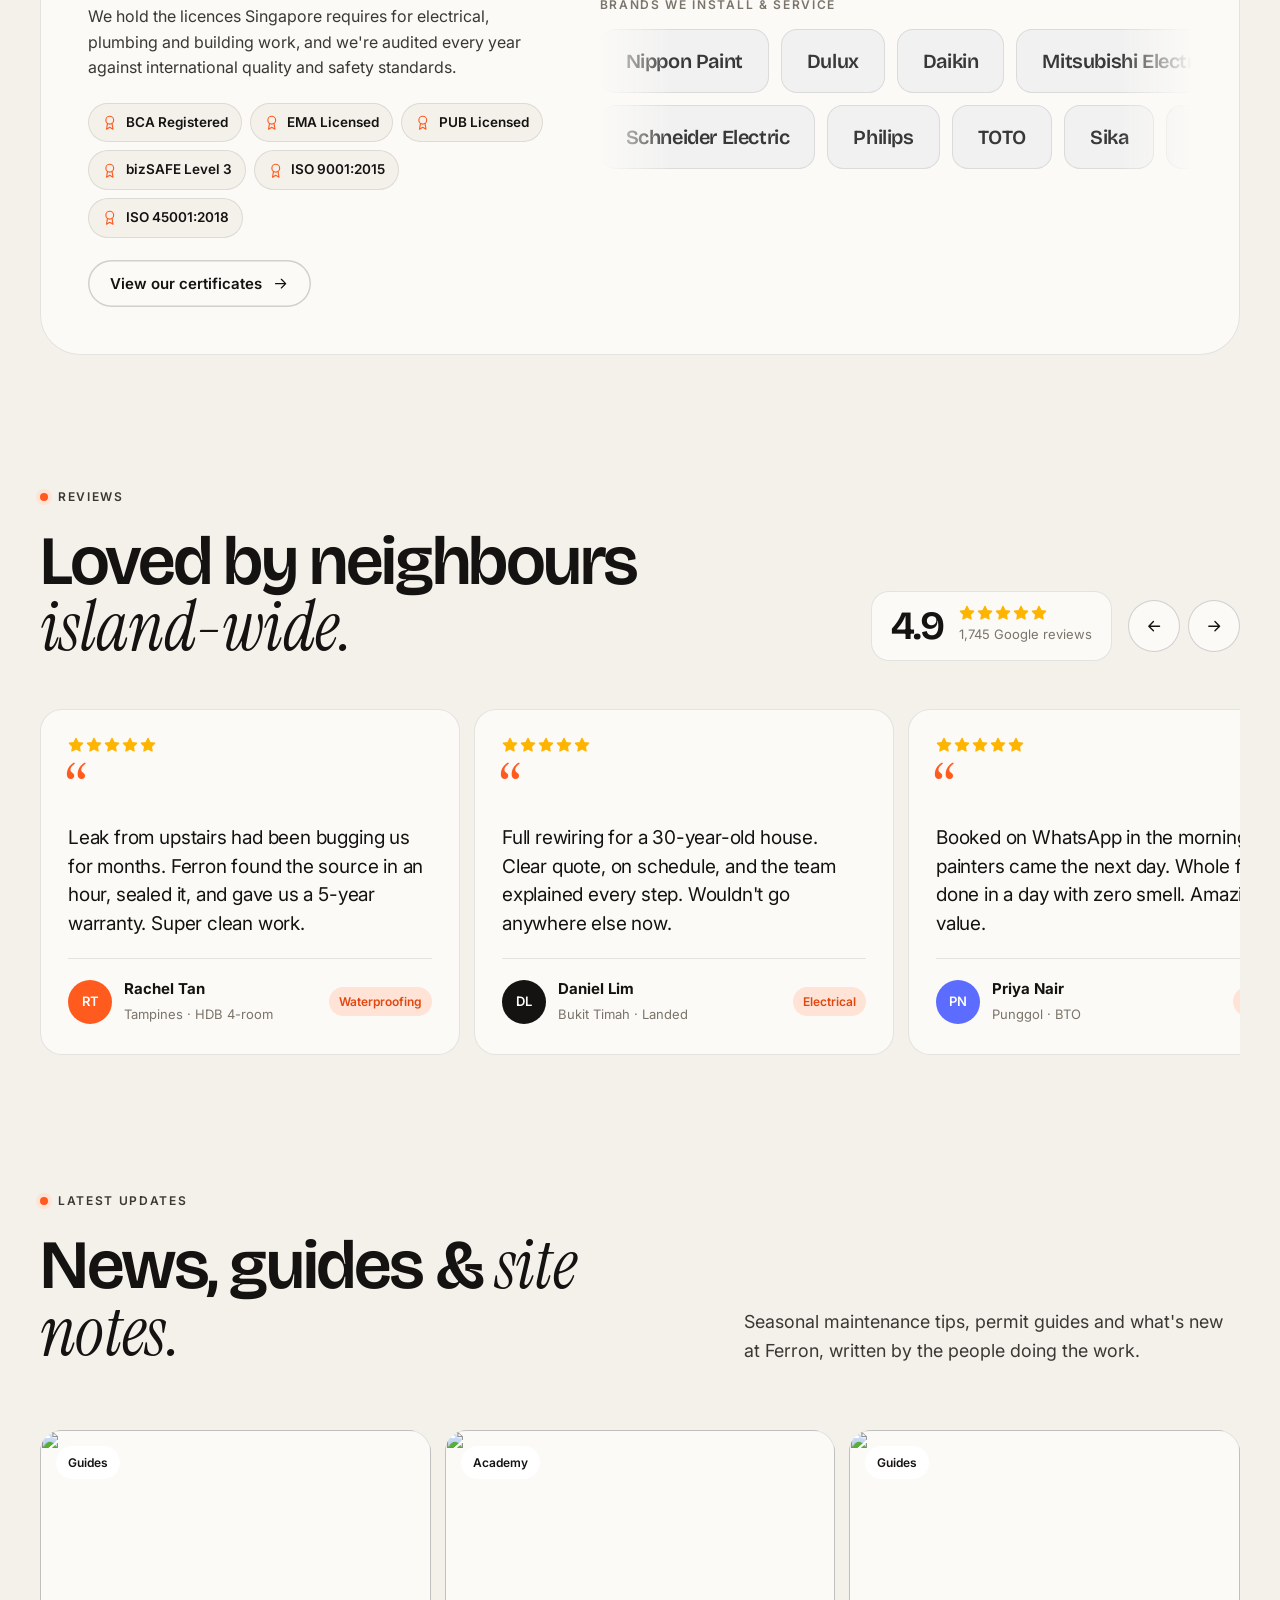
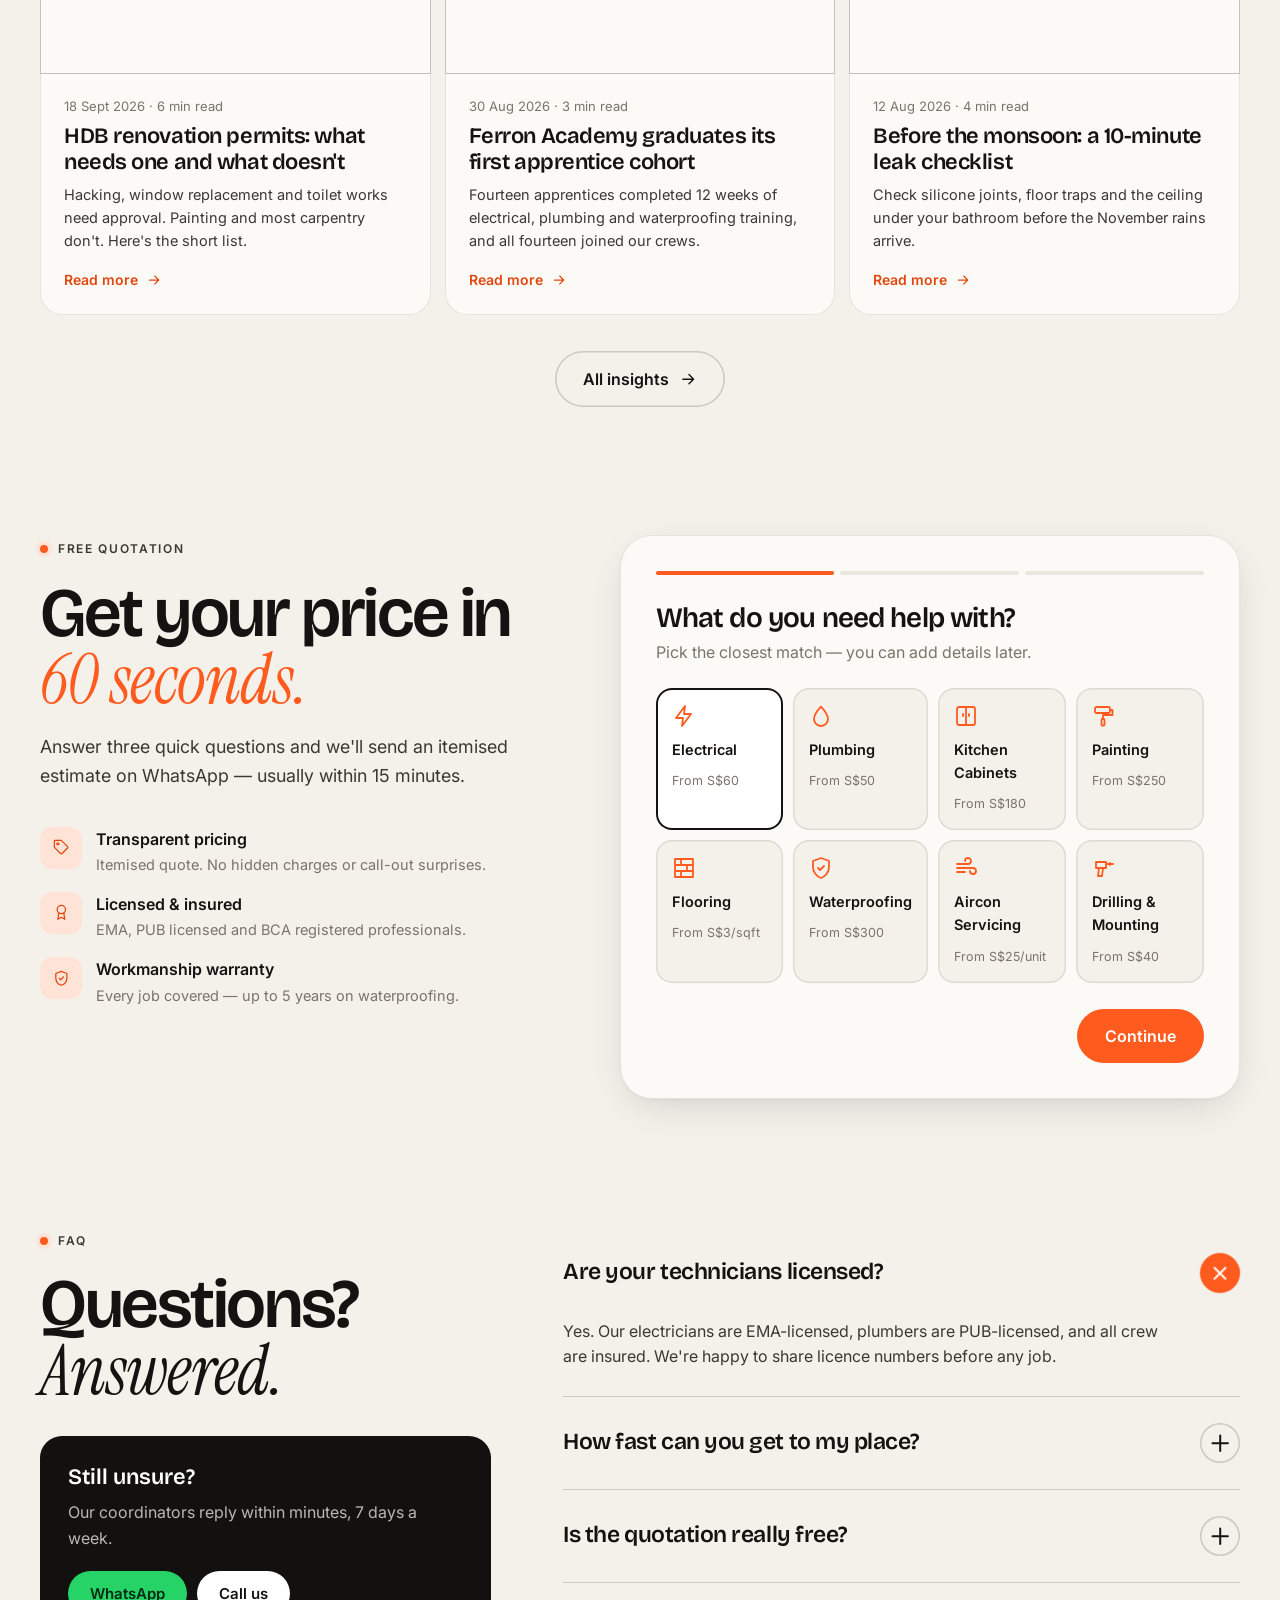
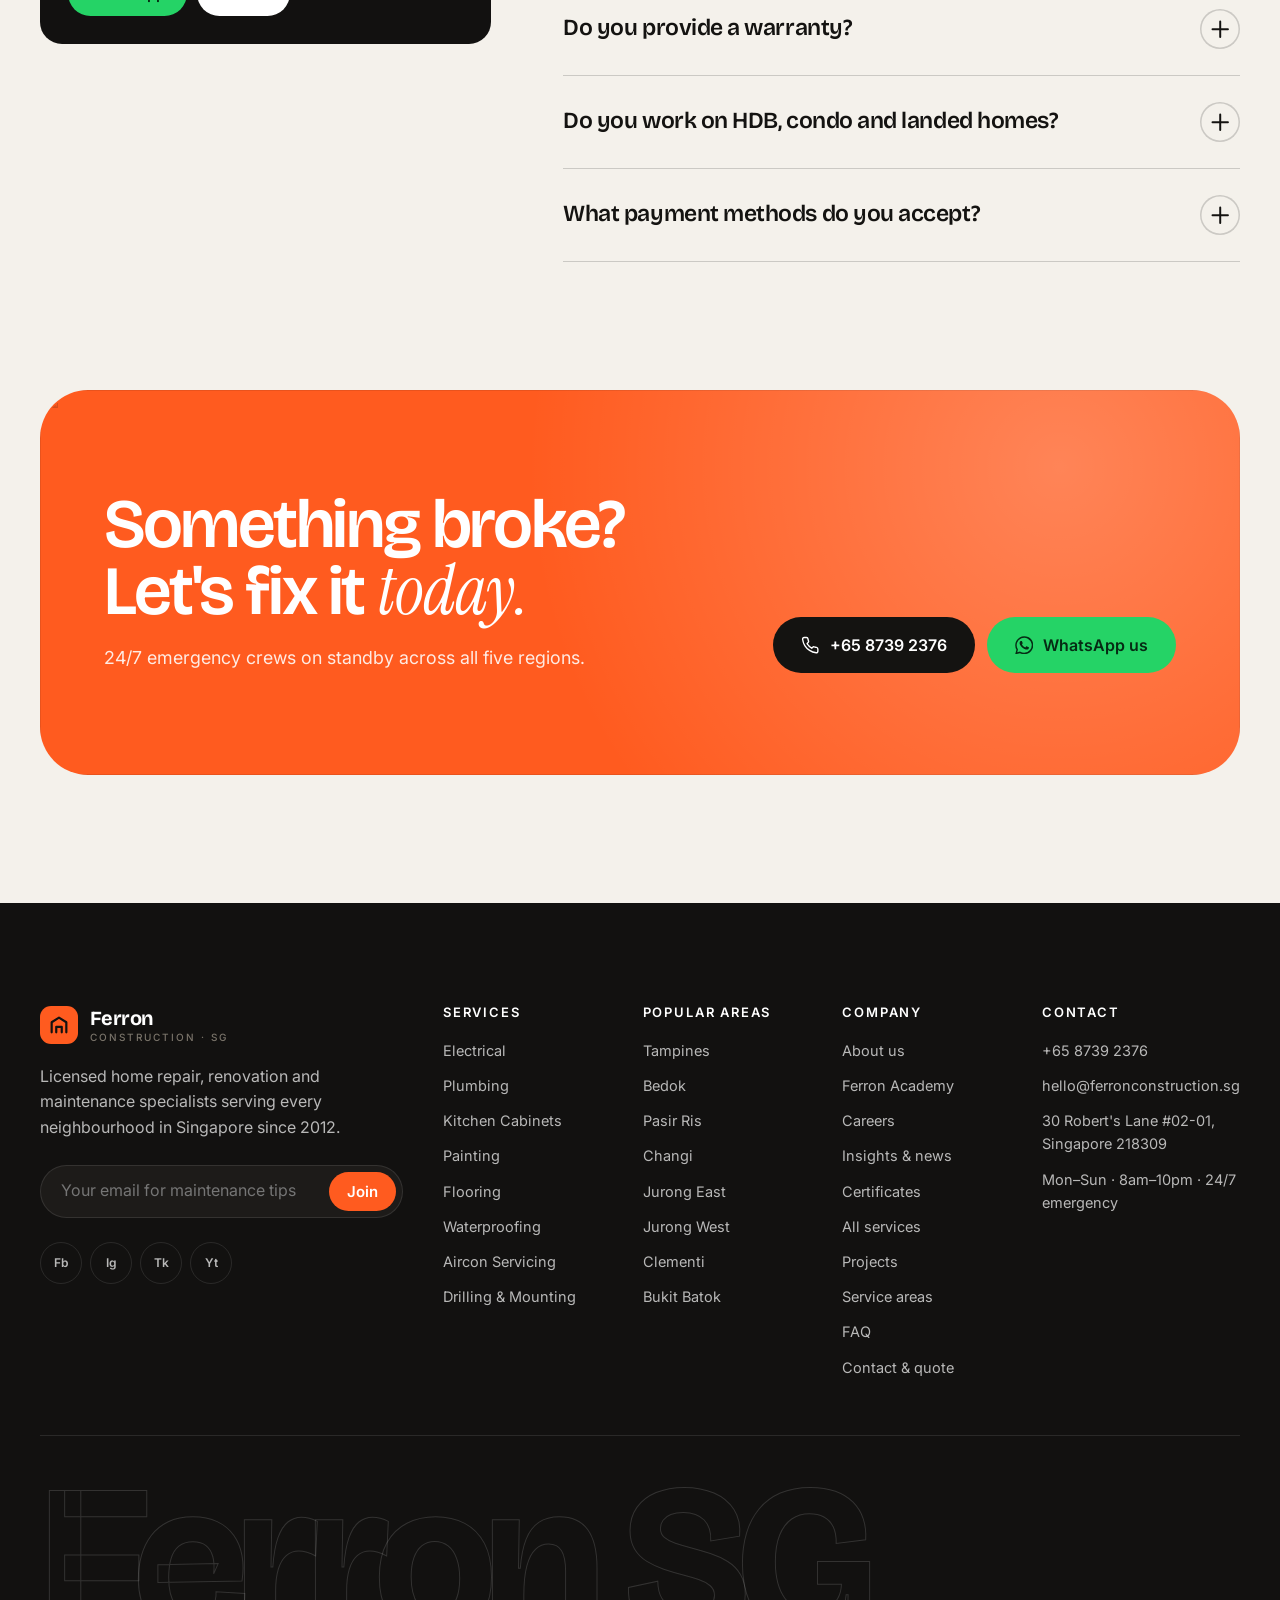
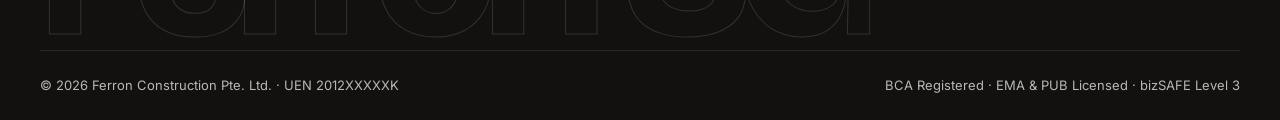
==== commit 81198fc6: "Add academy, careers and insights pages; enhance home, projects and about - Ferron Academy page: inf" ====
--- a/index.html
+++ b/index.html
@@ -168,8 +168,23 @@
     </div>
   </section>
 
+  <!-- ============ HOW WE WORK ============ -->
+  <section class="section ba-section" id="how-we-work">
+    <div class="container">
+      <div class="section-head split">
+        <div>
+          <span class="eyebrow reveal">How we work</span>
+          <h2 class="display h2 reveal" style="margin-top:20px">Four commitments on <span class="serif ember">every</span> job site.</h2>
+        </div>
+        <p class="lead reveal">Every crew signs up to the same four standards, whether it's a dripping tap or a nine-week extension, and we track how well we keep them.</p>
+      </div>
+      <div class="pillars" id="pillars"></div>
+      <div class="stats" id="impact"></div>
+    </div>
+  </section>
+
   <!-- ============ PROJECTS ============ -->
-  <section class="section" id="projects" style="padding-top:0">
+  <section class="section" id="projects">
     <div class="container">
       <div class="section-head split">
         <div>
@@ -180,6 +195,25 @@
       </div>
       <div class="projects" id="projectGrid"></div>
       <div class="more-link reveal"><a class="btn btn-ghost btn-lg" href="projects.html">See all projects <i data-i="arrow"></i></a></div>
+    </div>
+  </section>
+
+  <!-- ============ CERTIFICATES & BRANDS ============ -->
+  <section class="section" id="trust" style="padding-bottom:0">
+    <div class="container">
+      <div class="trust reveal">
+        <div>
+          <span class="eyebrow">Certificates &amp; accreditation</span>
+          <h2>Licensed, certified and <span class="serif ember">audited.</span></h2>
+          <p>We hold the licences Singapore requires for electrical, plumbing and building work, and we're audited every year against international quality and safety standards.</p>
+          <div class="cert-chips" id="certChips"></div>
+          <button class="btn btn-ghost" data-open-certs>View our certificates <i data-i="arrow"></i></button>
+        </div>
+        <div>
+          <div class="brands-label">Brands we install &amp; service</div>
+          <div id="brands"></div>
+        </div>
+      </div>
     </div>
   </section>
 
@@ -197,6 +231,21 @@
         </div>
       </div>
       <div class="carousel" id="carousel"></div>
+    </div>
+  </section>
+
+  <!-- ============ LATEST UPDATES ============ -->
+  <section class="section" id="updates" style="padding-top:0">
+    <div class="container">
+      <div class="section-head split">
+        <div>
+          <span class="eyebrow reveal">Latest updates</span>
+          <h2 class="display h2 reveal" style="margin-top:20px">News, guides &amp; <span class="serif">site notes.</span></h2>
+        </div>
+        <p class="lead reveal">Seasonal maintenance tips, permit guides and what's new at Ferron, written by the people doing the work.</p>
+      </div>
+      <div class="news-grid" id="newsGrid"></div>
+      <div class="more-link reveal"><a class="btn btn-ghost btn-lg" href="insights.html">All insights <i data-i="arrow"></i></a></div>
     </div>
   </section>
 
--- a/assets/css/style.css
+++ b/assets/css/style.css
@@ -742,3 +742,208 @@
 .area-card small { color: var(--muted); font-size: 13px; }
 .area-card .ac-eta { display: inline-flex; gap: 6px; align-items: center; font-size: 13px; font-weight: 600; color: var(--ink-2); }
 .area-card .ac-eta .ico { color: var(--ember); }
+
+/* ==========================================================================
+   Company, academy, careers & insights additions
+   ========================================================================== */
+/* Compact dropdown (Company menu) */
+.mega.mini { width: 340px; grid-template-columns: 1fr; gap: 2px; padding: 10px; }
+
+/* Dialog */
+.modal {
+  width: min(880px, calc(100% - 32px)); max-height: calc(100dvh - 48px); padding: clamp(20px, 3vw, 36px);
+  border: 0; border-radius: clamp(22px, 3vw, 32px); background: var(--card); color: var(--ink); box-shadow: var(--shadow);
+}
+.modal::backdrop { background: rgba(18, 17, 16, .6); backdrop-filter: blur(6px); -webkit-backdrop-filter: blur(6px); }
+.modal[open] { animation: fadeUp .45s var(--ease); }
+.modal-head { display: flex; justify-content: space-between; align-items: flex-start; gap: 16px; margin-bottom: 24px; }
+.modal-head h3 { margin: 14px 0 0; font: 600 clamp(28px, 3vw, 40px)/1 var(--f-display); letter-spacing: -0.03em; }
+.modal-x { width: 46px; height: 46px; flex: none; border-radius: 50%; border: 0; cursor: pointer; background: var(--paper-2); display: grid; place-items: center; transition: background .2s, color .2s; }
+.modal-x:hover { background: var(--ink); color: #fff; }
+.modal-note { margin: 20px 0 0; color: var(--muted); font-size: 14px; }
+.cert-docs { display: grid; gap: 12px; grid-template-columns: repeat(auto-fill, minmax(240px, 1fr)); }
+.cert-doc {
+  position: relative; padding: 22px; border-radius: 18px; background: var(--paper);
+  box-shadow: inset 0 0 0 1px var(--line), inset 0 0 0 6px var(--paper), inset 0 0 0 7px var(--line);
+}
+.cert-doc .cd-seal { position: absolute; top: 18px; right: 18px; width: 40px; height: 40px; border-radius: 50%; background: var(--ember); color: #fff; display: grid; place-items: center; }
+.cert-doc small { display: block; max-width: calc(100% - 48px); font-size: 11.5px; letter-spacing: .08em; text-transform: uppercase; color: var(--muted); font-weight: 600; }
+.cert-doc b { display: block; margin-top: 14px; font: 600 22px/1.1 var(--f-display); letter-spacing: -0.02em; }
+.cert-doc p { margin: 6px 0 16px; font-size: 14px; color: var(--ink-2); }
+.cert-doc .cd-meta { display: flex; justify-content: space-between; gap: 8px; padding-top: 12px; border-top: 1px dashed var(--line-strong); font-size: 12.5px; color: var(--muted); }
+
+/* How we work pillars */
+.pillars { display: grid; gap: 14px; grid-template-columns: 1fr; }
+@media (min-width: 700px) { .pillars { grid-template-columns: repeat(2, 1fr); } }
+@media (min-width: 1080px) { .pillars { grid-template-columns: repeat(4, 1fr); } }
+.pillar {
+  position: relative; overflow: hidden; display: flex; flex-direction: column; gap: 10px; min-height: 340px; padding: 28px;
+  border-radius: var(--radius); background: var(--night-2); border: 1px solid var(--night-line); color: #fff;
+  transition: transform .5s var(--ease), border-color .4s;
+}
+.pillar:hover { transform: translateY(-6px); border-color: var(--ember); }
+.pillar .pl-n { position: absolute; right: 18px; top: 8px; font: 700 96px/1 var(--f-display); letter-spacing: -0.06em; color: rgba(255,255,255,.05); }
+.pillar .pk-ico { width: 48px; height: 48px; border-radius: 14px; background: var(--ember); display: grid; place-items: center; }
+.pillar h3 { margin: 32px 0 0; font: 600 28px/1 var(--f-display); letter-spacing: -0.03em; }
+.pillar p { margin: 0; color: rgba(255,255,255,.65); font-size: 14.5px; }
+.pillar small { display: inline-flex; gap: 6px; align-items: center; margin-top: auto; padding-top: 14px; border-top: 1px solid var(--night-line); color: var(--ember); font-size: 13px; font-weight: 600; }
+.ba-section .stats { border-color: var(--night-line); margin-top: 56px; }
+.ba-section .stat { border-color: var(--night-line); }
+.ba-section .stat > span { color: rgba(255,255,255,.6); }
+
+/* Certificates + brands band */
+.trust { display: grid; gap: 28px; padding: clamp(28px, 4vw, 48px); border-radius: clamp(28px, 4vw, 40px); background: var(--card); box-shadow: inset 0 0 0 1px var(--line); }
+@media (min-width: 1000px) { .trust { grid-template-columns: 1fr 1.3fr; align-items: center; gap: 56px; } }
+.trust > * { min-width: 0; }
+.trust h2 { margin: 18px 0 14px; font: 600 clamp(30px, 3.2vw, 44px)/1.05 var(--f-display); letter-spacing: -0.03em; }
+.trust p { margin: 0 0 22px; color: var(--ink-2); }
+.cert-chips { display: flex; flex-wrap: wrap; gap: 8px; margin-bottom: 22px; }
+.cert-chips span { display: inline-flex; gap: 8px; align-items: center; padding: 9px 14px; border-radius: 999px; background: var(--paper); box-shadow: inset 0 0 0 1px var(--line); font-size: 13.5px; font-weight: 600; }
+.cert-chips .ico { color: var(--ember); }
+.brands-label { font: 600 12px/1 var(--f-ui); letter-spacing: .14em; text-transform: uppercase; color: var(--muted); margin-bottom: 18px; }
+.brands { overflow: hidden; -webkit-mask-image: linear-gradient(90deg, transparent, #000 12%, #000 88%, transparent); mask-image: linear-gradient(90deg, transparent, #000 12%, #000 88%, transparent); }
+.brands-track { display: flex; gap: 12px; width: max-content; animation: scroll 40s linear infinite; }
+.brands-track + .brands-track { margin-top: 12px; animation-direction: reverse; animation-duration: 46s; }
+.brands:hover .brands-track { animation-play-state: paused; }
+.brands-track span { padding: 22px 26px; border-radius: 16px; background: var(--paper); box-shadow: inset 0 0 0 1px var(--line); font: 600 20px/1 var(--f-display); letter-spacing: -0.02em; color: var(--ink-2); white-space: nowrap; filter: grayscale(1); transition: color .3s, background .3s; }
+.brands-track span:hover { color: var(--ember-deep); background: var(--ember-soft); }
+
+/* News / insight cards */
+.news-grid { display: grid; gap: 14px; grid-template-columns: repeat(auto-fill, minmax(min(320px, 100%), 1fr)); }
+.news { display: flex; flex-direction: column; border-radius: var(--radius); overflow: hidden; background: var(--card); box-shadow: inset 0 0 0 1px var(--line); transition: transform .5s var(--ease), box-shadow .4s; }
+.news:hover { transform: translateY(-6px); box-shadow: var(--shadow), inset 0 0 0 1px var(--line); }
+.news-media { position: relative; aspect-ratio: 16/10; overflow: hidden; }
+.news-media img { width: 100%; height: 100%; object-fit: cover; transition: transform 1.2s var(--ease); }
+.news:hover .news-media img { transform: scale(1.06); }
+.news-body { display: flex; flex-direction: column; gap: 8px; padding: 22px 24px 24px; flex: 1; }
+.news-body small { color: var(--muted); font-size: 13px; }
+.news-body h3 { margin: 0; font: 600 22px/1.15 var(--f-display); letter-spacing: -0.02em; }
+.news-body p { margin: 0 0 8px; color: var(--ink-2); font-size: 14.5px; flex: 1; }
+.news-go { display: inline-flex; gap: 8px; align-items: center; font-weight: 600; font-size: 14px; color: var(--ember-deep); }
+.news:hover .news-go .ico { transform: translateX(4px); }
+.news-go .ico { transition: transform .3s var(--ease); }
+.article { max-width: 760px; margin-inline: auto; }
+.article .lead { margin: 20px 0 0; }
+.article-media { margin: 36px 0; border-radius: var(--radius); overflow: hidden; aspect-ratio: 16/9; }
+.article-media img { width: 100%; height: 100%; object-fit: cover; }
+.article-body p { font-size: 18px; color: var(--ink-2); margin: 0 0 20px; }
+.article-meta { display: flex; flex-wrap: wrap; gap: 10px; margin-top: 24px; font-size: 14px; color: var(--muted); }
+.article-meta span { padding: 6px 12px; border-radius: 999px; background: var(--card); box-shadow: inset 0 0 0 1px var(--line); }
+
+/* Projects: sectors, view toggle, list & map views */
+.sectors { display: grid; gap: 10px; grid-template-columns: repeat(2, 1fr); margin-bottom: 36px; }
+@media (min-width: 900px) { .sectors { grid-template-columns: repeat(5, 1fr); } }
+.sector {
+  position: relative; isolation: isolate; overflow: hidden; display: flex; flex-direction: column; justify-content: flex-end; gap: 2px;
+  min-height: 140px; padding: 18px; border: 0; border-radius: 18px; cursor: pointer; text-align: left; color: #fff; background: var(--night);
+  transition: transform .4s var(--ease), box-shadow .3s;
+}
+.sector img { position: absolute; inset: 0; width: 100%; height: 100%; object-fit: cover; z-index: -2; opacity: .55; transition: transform 1s var(--ease), opacity .3s; }
+.sector::before { content: ""; position: absolute; inset: 0; z-index: -1; background: linear-gradient(transparent 20%, rgba(0,0,0,.75)); }
+.sector:hover { transform: translateY(-4px); }
+.sector:hover img { transform: scale(1.06); }
+.sector b { font: 600 22px/1.1 var(--f-display); letter-spacing: -0.02em; }
+.sector span { font-size: 13px; opacity: .8; }
+.sector.active { box-shadow: 0 0 0 3px var(--ember); }
+.sector.active img { opacity: .35; }
+.sector.active::after { content: ""; position: absolute; top: 14px; right: 14px; width: 12px; height: 12px; border-radius: 50%; background: var(--ember); box-shadow: 0 0 0 4px rgba(255,91,31,.3); }
+.view-toggle { display: inline-flex; gap: 4px; padding: 4px; border-radius: 999px; background: var(--card); box-shadow: inset 0 0 0 1px var(--line); }
+.view-toggle button { display: inline-flex; gap: 6px; align-items: center; padding: 8px 14px; border: 0; border-radius: 999px; background: transparent; cursor: pointer; font-size: 13.5px; font-weight: 600; color: var(--muted); }
+.view-toggle button.active { background: var(--ink); color: #fff; }
+.pj-list { display: grid; border-top: 1px solid var(--line-strong); }
+.pj-row { display: grid; grid-template-columns: 96px 1fr auto; gap: 20px; align-items: center; padding: 16px 8px; border-bottom: 1px solid var(--line-strong); transition: background .25s, padding .3s var(--ease); }
+.pj-row:hover { background: var(--card); padding-inline: 16px; }
+.pj-row img { width: 96px; height: 72px; object-fit: cover; border-radius: 12px; }
+.pj-row b { display: block; font: 600 clamp(19px, 1.8vw, 24px)/1.15 var(--f-display); letter-spacing: -0.02em; }
+.pj-row small { color: var(--muted); font-size: 13.5px; display: inline-flex; flex-wrap: wrap; gap: 4px 12px; margin-top: 4px; }
+.pj-row .go { width: 44px; height: 44px; border-radius: 50%; display: grid; place-items: center; box-shadow: inset 0 0 0 1.5px var(--line-strong); transition: all .3s; }
+.pj-row:hover .go { background: var(--ember); color: #fff; box-shadow: none; }
+@media (max-width: 560px) { .pj-row { grid-template-columns: 72px 1fr; } .pj-row img { width: 72px; height: 60px; } .pj-row .go { display: none; } }
+.pj-map { display: grid; gap: 14px; }
+@media (min-width: 1000px) { .pj-map { grid-template-columns: 1fr 360px; align-items: start; } }
+.pj-map > * { min-width: 0; }
+.pj-map .pin-dot.has circle.c { fill: var(--ember); }
+.pj-map .pin-dot.has text { opacity: 1; }
+.pj-map .pin-dot.none { opacity: .18; pointer-events: none; }
+.pj-map .pin-dot text tspan { fill: var(--ember-deep); }
+.map-side { padding: 22px; border-radius: var(--radius); background: var(--night); color: #fff; }
+.map-side h3 { margin: 6px 0 14px; font: 600 26px/1.1 var(--f-display); letter-spacing: -0.03em; }
+.map-side .eyebrow { color: rgba(255,255,255,.7); }
+.map-side a { display: flex; gap: 12px; align-items: center; padding: 10px; border-radius: 14px; transition: background .2s; }
+.map-side a:hover { background: var(--night-2); }
+.map-side img { width: 64px; height: 52px; border-radius: 10px; object-fit: cover; }
+.map-side a b { display: block; font-size: 15px; }
+.map-side a small { color: rgba(255,255,255,.6); font-size: 12.5px; }
+.map-side p { color: rgba(255,255,255,.65); font-size: 14.5px; margin: 0; }
+
+/* Academy */
+.tabs { display: flex; gap: 4px; overflow-x: auto; scrollbar-width: none; padding: 5px; border-radius: 999px; background: var(--card); box-shadow: inset 0 0 0 1px var(--line); width: max-content; max-width: 100%; }
+.tabs::-webkit-scrollbar { display: none; }
+.tabs button { flex: none; padding: 11px 18px; border: 0; border-radius: 999px; background: transparent; cursor: pointer; font-weight: 600; font-size: 14.5px; color: var(--muted); transition: background .2s, color .2s; }
+.tabs button:hover { color: var(--ink); }
+.tabs button[aria-selected="true"] { background: var(--ink); color: #fff; }
+.tab-panel { margin-top: 28px; animation: fadeUp .45s var(--ease); }
+.tab-panel[hidden] { display: none; }
+.info-grid { display: grid; gap: 14px; }
+@media (min-width: 1000px) { .info-grid { grid-template-columns: 1.3fr 1fr; gap: 40px; align-items: start; } }
+.info-grid > * { min-width: 0; }
+.info-facts { display: grid; grid-template-columns: 1fr 1fr; gap: 10px; }
+.info-facts div { padding: 18px; border-radius: 16px; background: var(--card); box-shadow: inset 0 0 0 1px var(--line); }
+.info-facts small { display: block; color: var(--muted); font-size: 12.5px; margin-bottom: 4px; }
+.info-facts b { font: 600 17px/1.25 var(--f-display); }
+.tick-list { list-style: none; margin: 0; padding: 0; display: grid; gap: 10px; }
+.tick-list li { display: flex; gap: 12px; align-items: flex-start; padding: 18px; border-radius: 16px; background: var(--card); box-shadow: inset 0 0 0 1px var(--line); font-weight: 500; }
+.tick-list .ico { width: 22px; height: 22px; padding: 4px; border-radius: 50%; background: var(--ember); color: #fff; flex: none; }
+.steps-row { display: grid; gap: 10px; grid-template-columns: repeat(auto-fit, minmax(210px, 1fr)); counter-reset: s; }
+.steps-row div { position: relative; padding: 24px; border-radius: var(--radius); background: var(--card); box-shadow: inset 0 0 0 1px var(--line); counter-increment: s; }
+.steps-row div::before { content: counter(s, decimal-leading-zero); display: block; font: 700 44px/1 var(--f-display); letter-spacing: -0.05em; color: var(--ember); margin-bottom: 28px; }
+.steps-row b { display: block; font: 600 20px/1.2 var(--f-display); }
+.steps-row p { margin: 6px 0 0; color: var(--muted); font-size: 14.5px; }
+.tracks { display: grid; gap: 10px; grid-template-columns: repeat(auto-fill, minmax(min(260px, 100%), 1fr)); }
+.track { display: flex; gap: 14px; align-items: center; padding: 18px; border: 0; border-radius: 18px; background: var(--card); box-shadow: inset 0 0 0 1px var(--line); text-align: left; cursor: pointer; transition: all .3s var(--ease); }
+.track:hover, .track.active { background: var(--ink); color: #fff; }
+.track:hover small, .track.active small { color: rgba(255,255,255,.6); }
+.track .mi-ico { width: 48px; height: 48px; border-radius: 14px; background: var(--ember-soft); color: var(--ember-deep); display: grid; place-items: center; flex: none; }
+.track b { display: block; font: 600 18px/1.2 var(--f-display); }
+.track small { color: var(--muted); font-size: 13px; }
+.track em { margin-left: auto; font-style: normal; font-weight: 600; font-size: 13px; padding: 4px 10px; border-radius: 999px; background: var(--paper-2); color: var(--ink); }
+.course-tools { display: flex; flex-wrap: wrap; gap: 10px; align-items: center; margin-bottom: 22px; }
+.course-tools .loc-search { flex: 1 1 260px; }
+.course-tools .loc-search input { padding-block: 14px; }
+.courses { display: grid; gap: 14px; grid-template-columns: repeat(auto-fill, minmax(min(330px, 100%), 1fr)); }
+.course { display: flex; flex-direction: column; gap: 14px; padding: 24px; border-radius: var(--radius); background: var(--card); box-shadow: inset 0 0 0 1px var(--line); transition: transform .4s var(--ease), box-shadow .3s; }
+.course:hover { transform: translateY(-4px); box-shadow: var(--shadow), inset 0 0 0 1px var(--line); }
+.course-top { display: flex; justify-content: space-between; gap: 10px; align-items: center; }
+.badge { display: inline-flex; gap: 6px; align-items: center; padding: 5px 10px; border-radius: 999px; font-size: 12px; font-weight: 600; background: var(--paper-2); }
+.badge.ember { background: var(--ember-soft); color: var(--ember-deep); }
+.badge.dark { background: var(--ink); color: #fff; }
+.course h3 { margin: 0; font: 600 22px/1.15 var(--f-display); letter-spacing: -0.02em; }
+.course-facts { display: grid; grid-template-columns: 1fr 1fr; gap: 8px 14px; font-size: 13.5px; color: var(--ink-2); }
+.course-facts span { display: inline-flex; gap: 6px; align-items: center; }
+.course-facts .ico { color: var(--ember); }
+.course-foot { display: flex; justify-content: space-between; align-items: center; gap: 10px; margin-top: auto; padding-top: 16px; border-top: 1px solid var(--line); }
+.course-foot .fee b { font: 600 26px/1 var(--f-display); letter-spacing: -0.03em; }
+.course-foot .fee small { display: block; font-size: 12px; color: var(--ember-deep); font-weight: 600; margin-top: 4px; }
+.course-foot .btn { padding: 12px 18px; font-size: 14px; }
+.seats-low { color: var(--ember-deep); font-weight: 600; }
+.rate-card { display: flex; flex-wrap: wrap; gap: 18px; align-items: center; justify-content: space-between; padding: 24px 28px; border-radius: var(--radius); background: var(--card); box-shadow: inset 0 0 0 1px var(--line); }
+.rate-card b { font: 600 22px/1.2 var(--f-display); }
+.rate-stars { display: flex; gap: 4px; }
+.rate-stars button { width: 40px; height: 40px; border: 0; padding: 0; border-radius: 10px; background: transparent; cursor: pointer; color: var(--line-strong); display: grid; place-items: center; transition: transform .2s, color .2s; }
+.rate-stars button .ico { width: 28px; height: 28px; fill: currentColor; }
+.rate-stars button.on { color: #ffb400; }
+.rate-stars button:hover { transform: scale(1.12); }
+.rate-card .muted { font-size: 13.5px; }
+.contact-strip { display: grid; gap: 10px; grid-template-columns: repeat(auto-fit, minmax(240px, 1fr)); }
+
+/* Careers */
+.perks { display: grid; gap: 14px; grid-template-columns: repeat(auto-fit, minmax(230px, 1fr)); }
+.jobs { display: grid; gap: 10px; }
+.job { display: grid; grid-template-columns: 1fr auto; gap: 16px; align-items: center; padding: 22px 24px; border-radius: 18px; background: var(--card); box-shadow: inset 0 0 0 1px var(--line); transition: all .3s var(--ease); }
+.job:hover { background: var(--ink); color: #fff; transform: translateX(6px); }
+.job:hover .job-meta { color: rgba(255,255,255,.65); }
+.job b { display: block; font: 600 clamp(19px, 1.8vw, 24px)/1.15 var(--f-display); letter-spacing: -0.02em; }
+.job-meta { display: flex; flex-wrap: wrap; gap: 4px 16px; margin-top: 6px; color: var(--muted); font-size: 13.5px; }
+.job-meta span { display: inline-flex; gap: 6px; align-items: center; }
+.job .btn { padding: 12px 18px; font-size: 14px; }
+@media (max-width: 560px) { .job { grid-template-columns: 1fr; } }
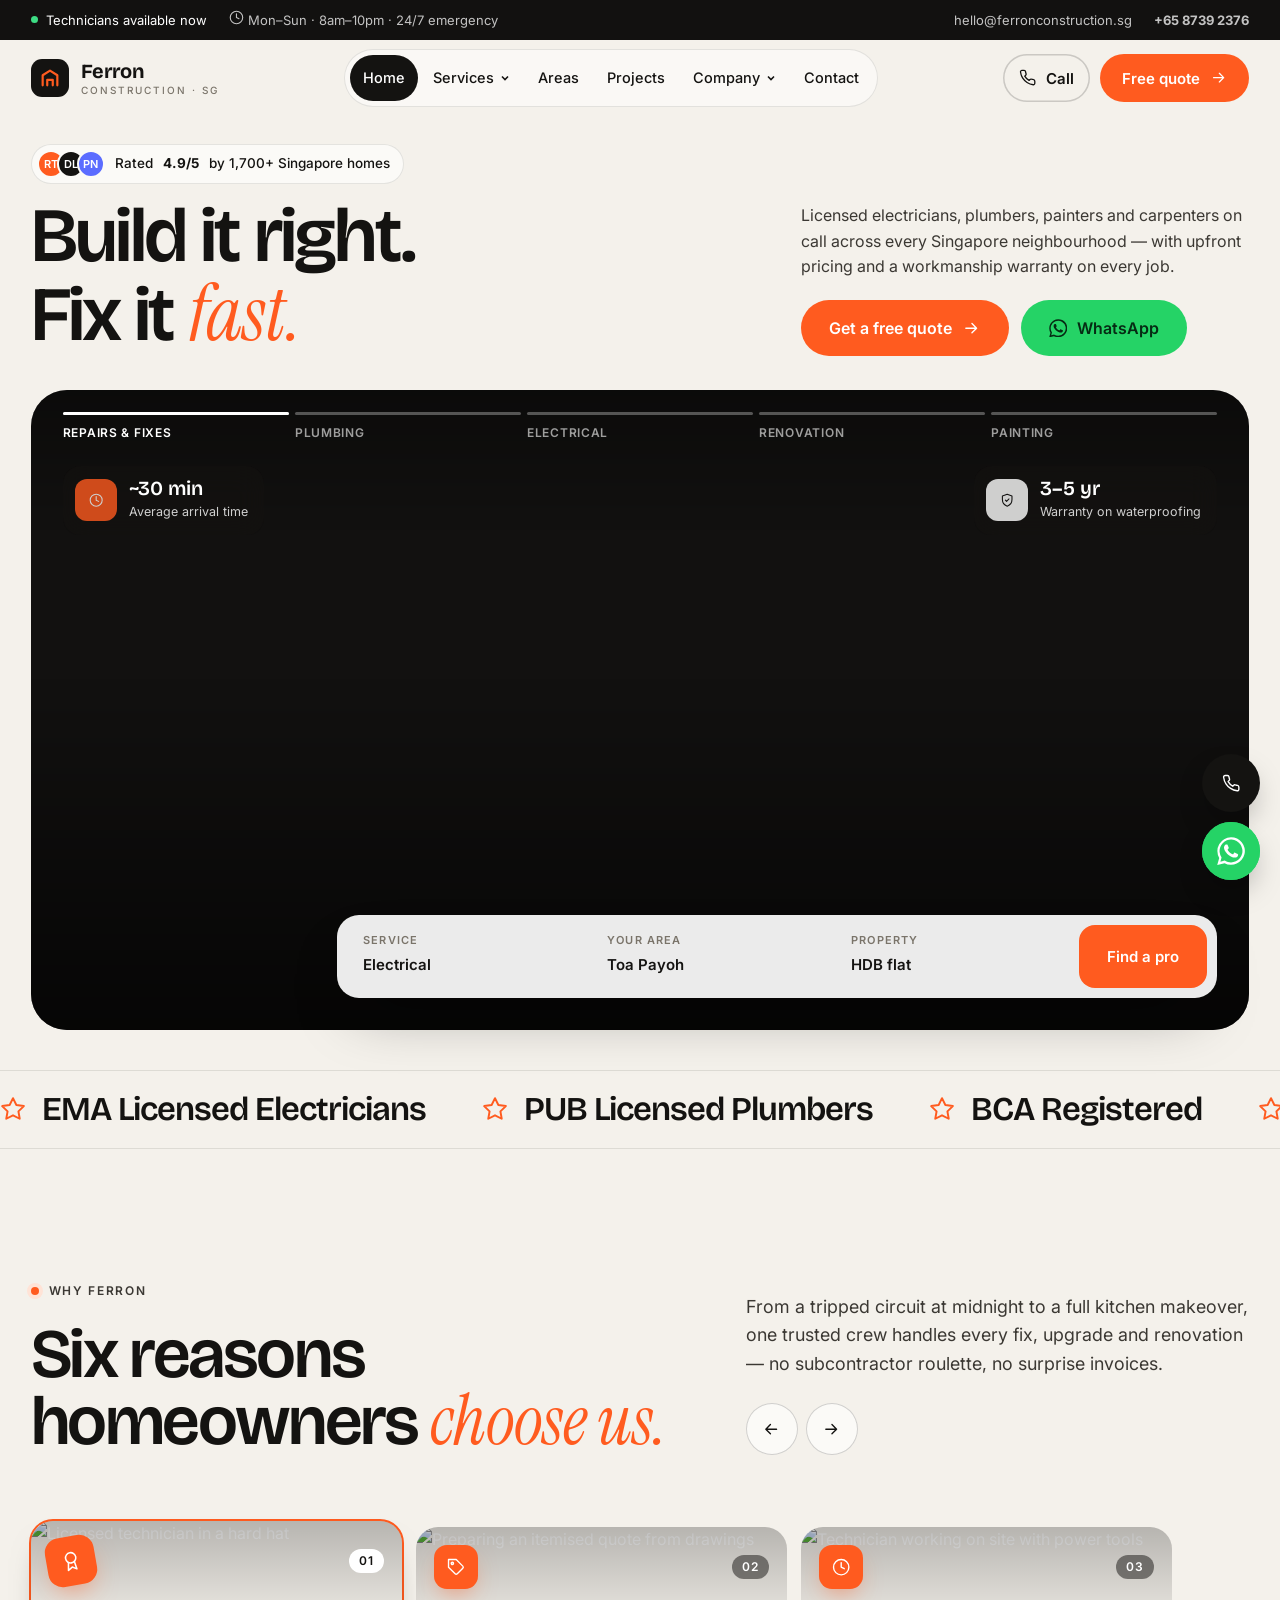
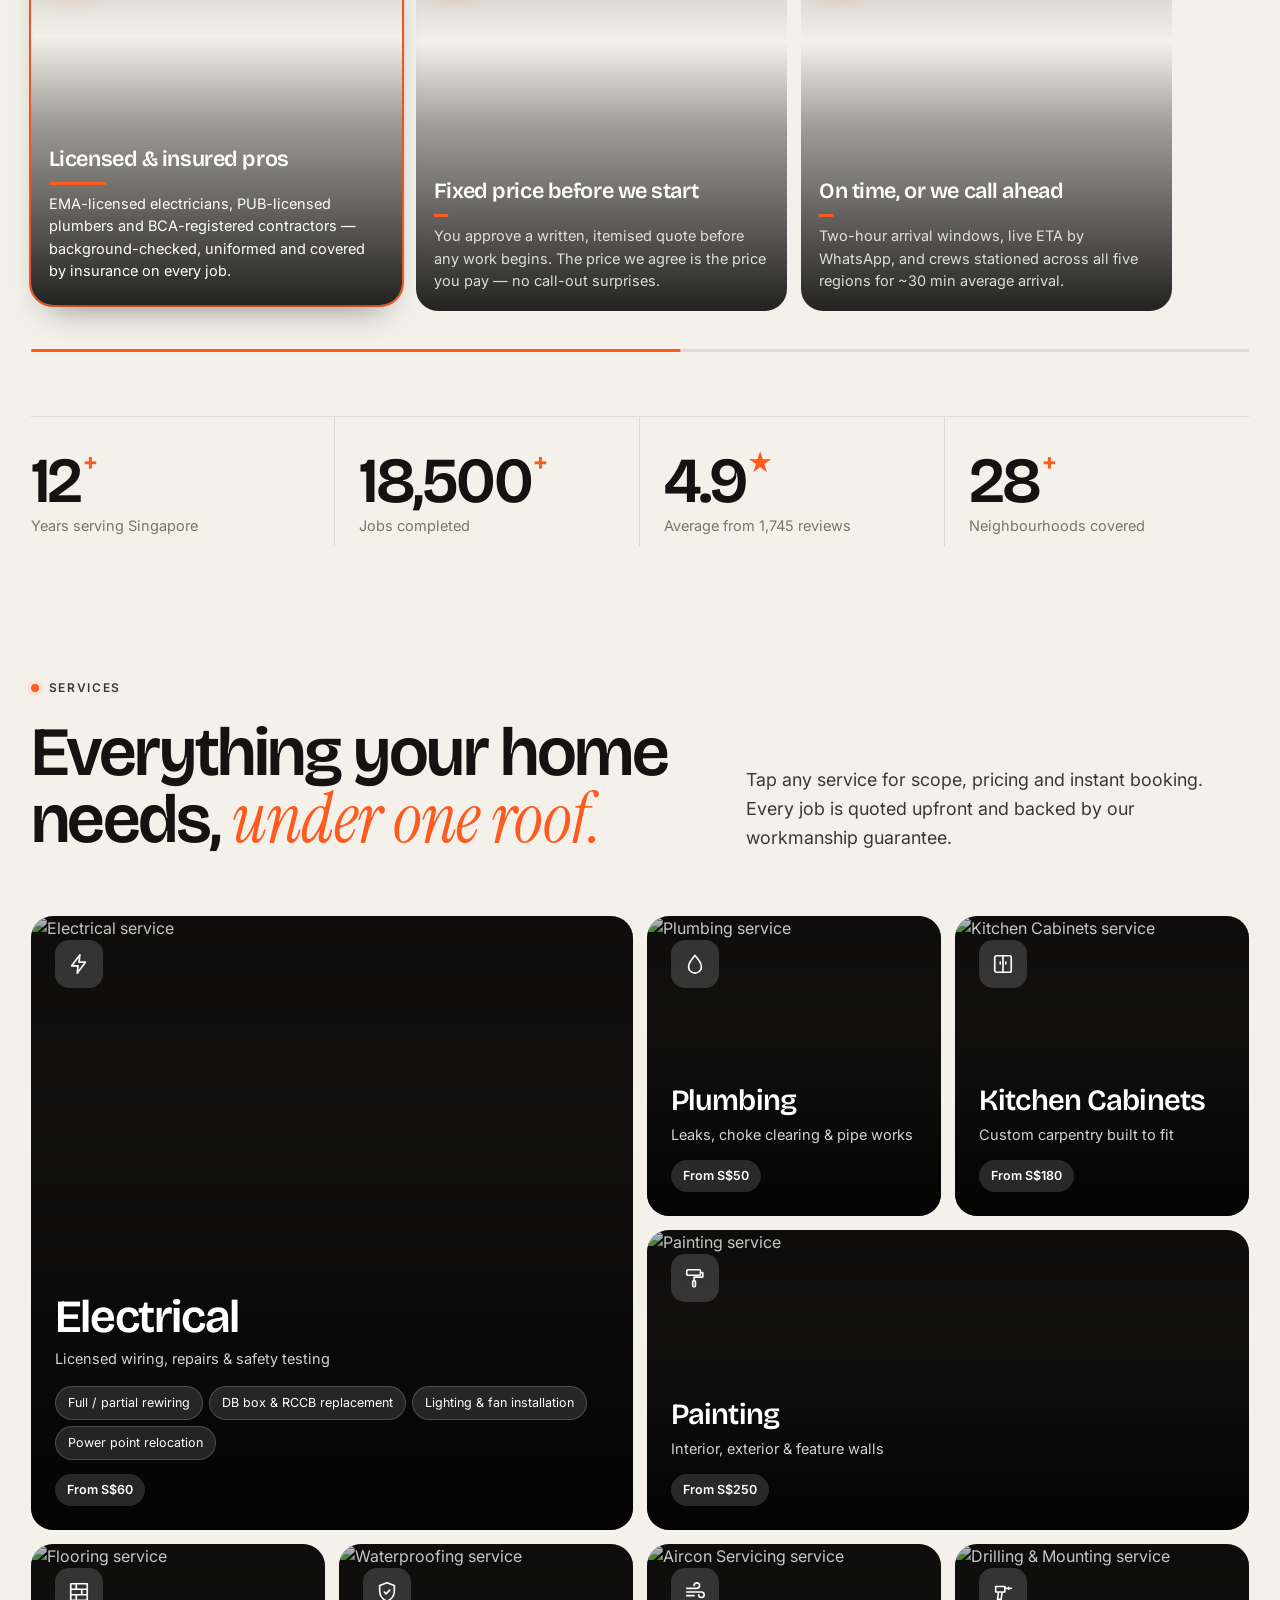
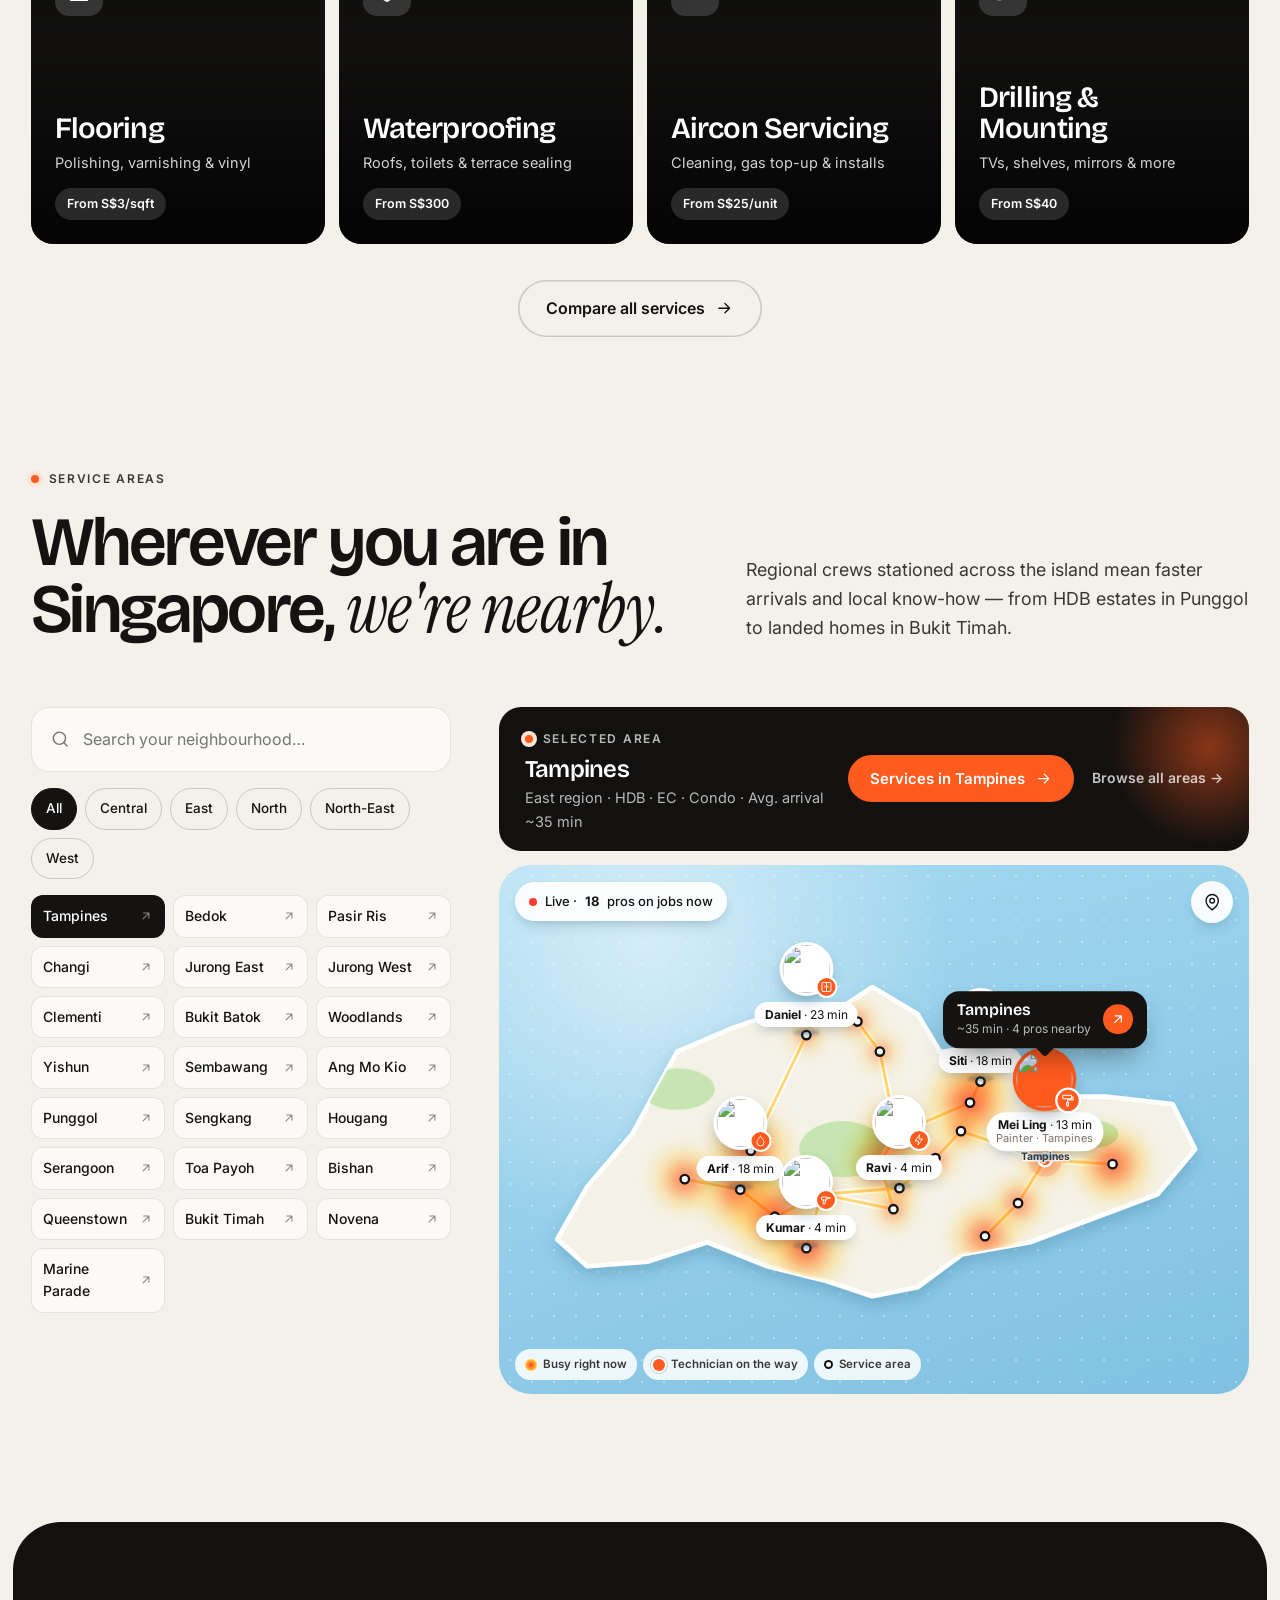
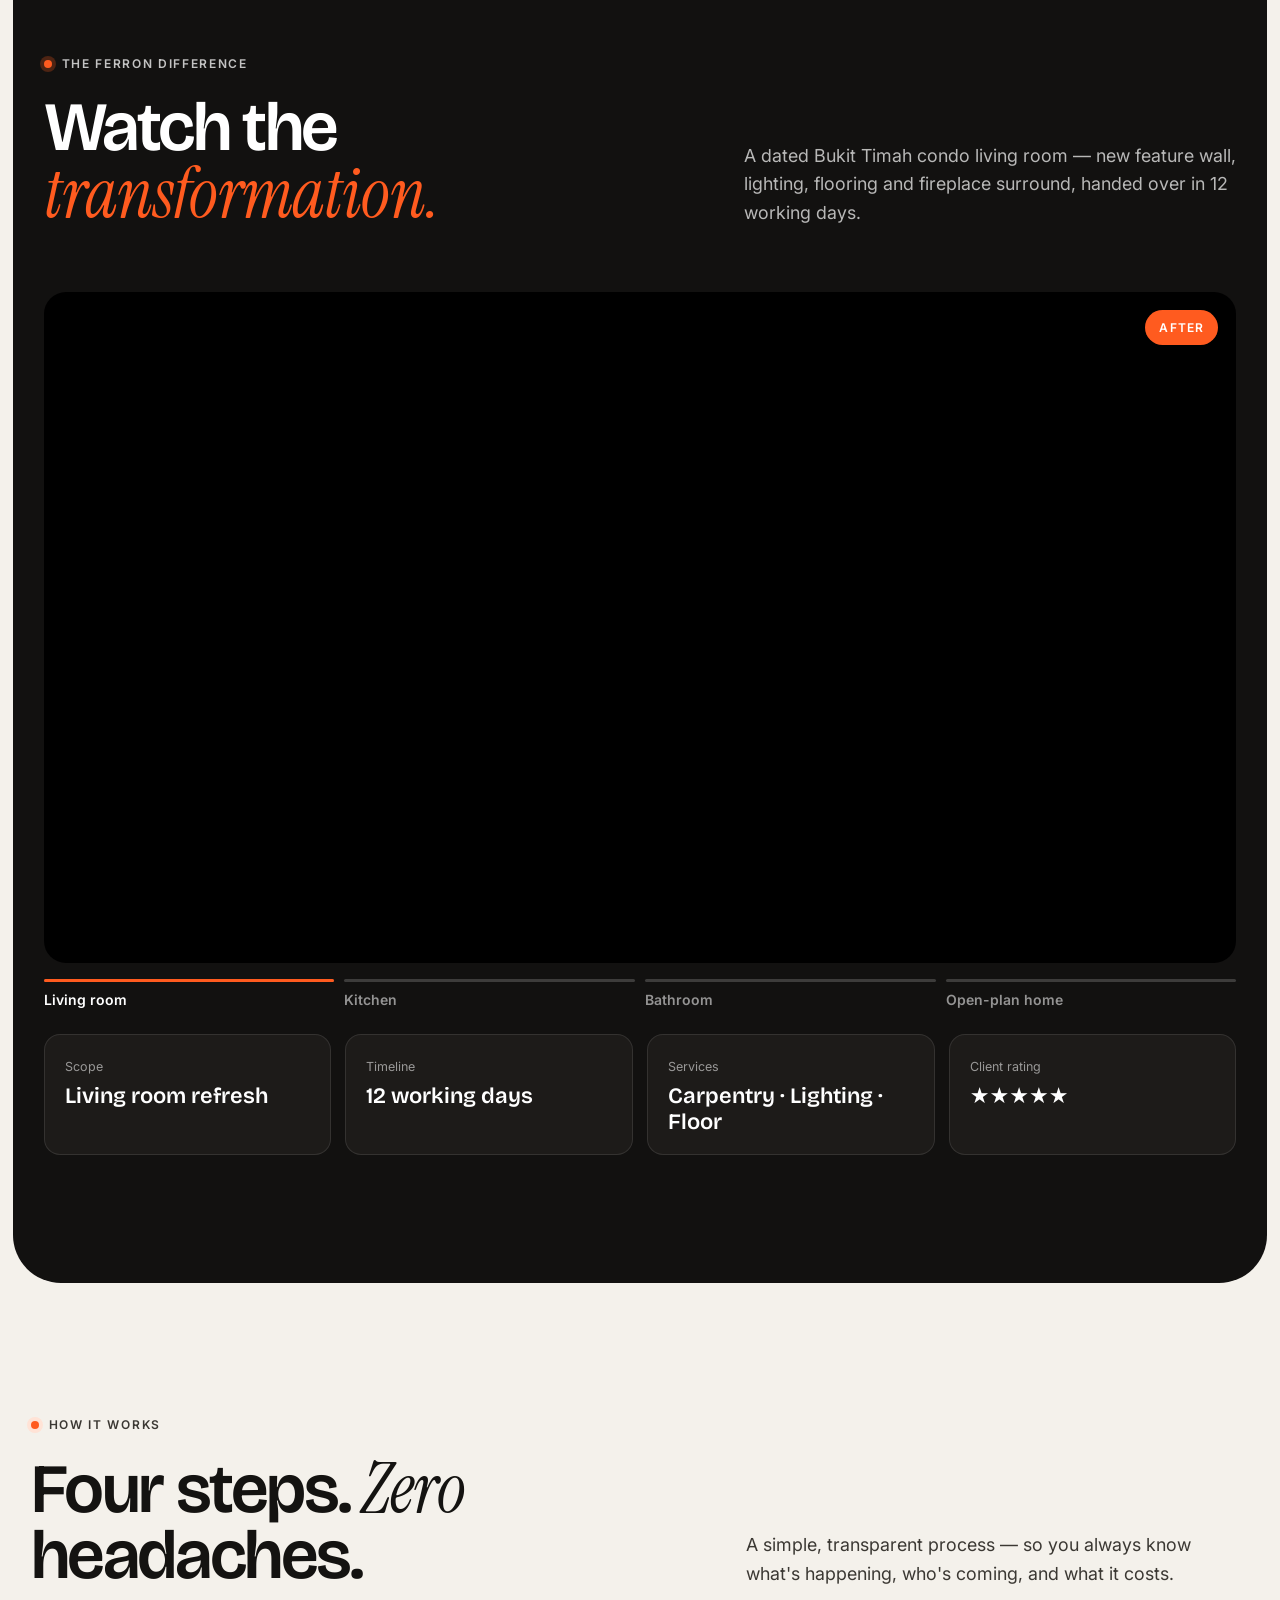
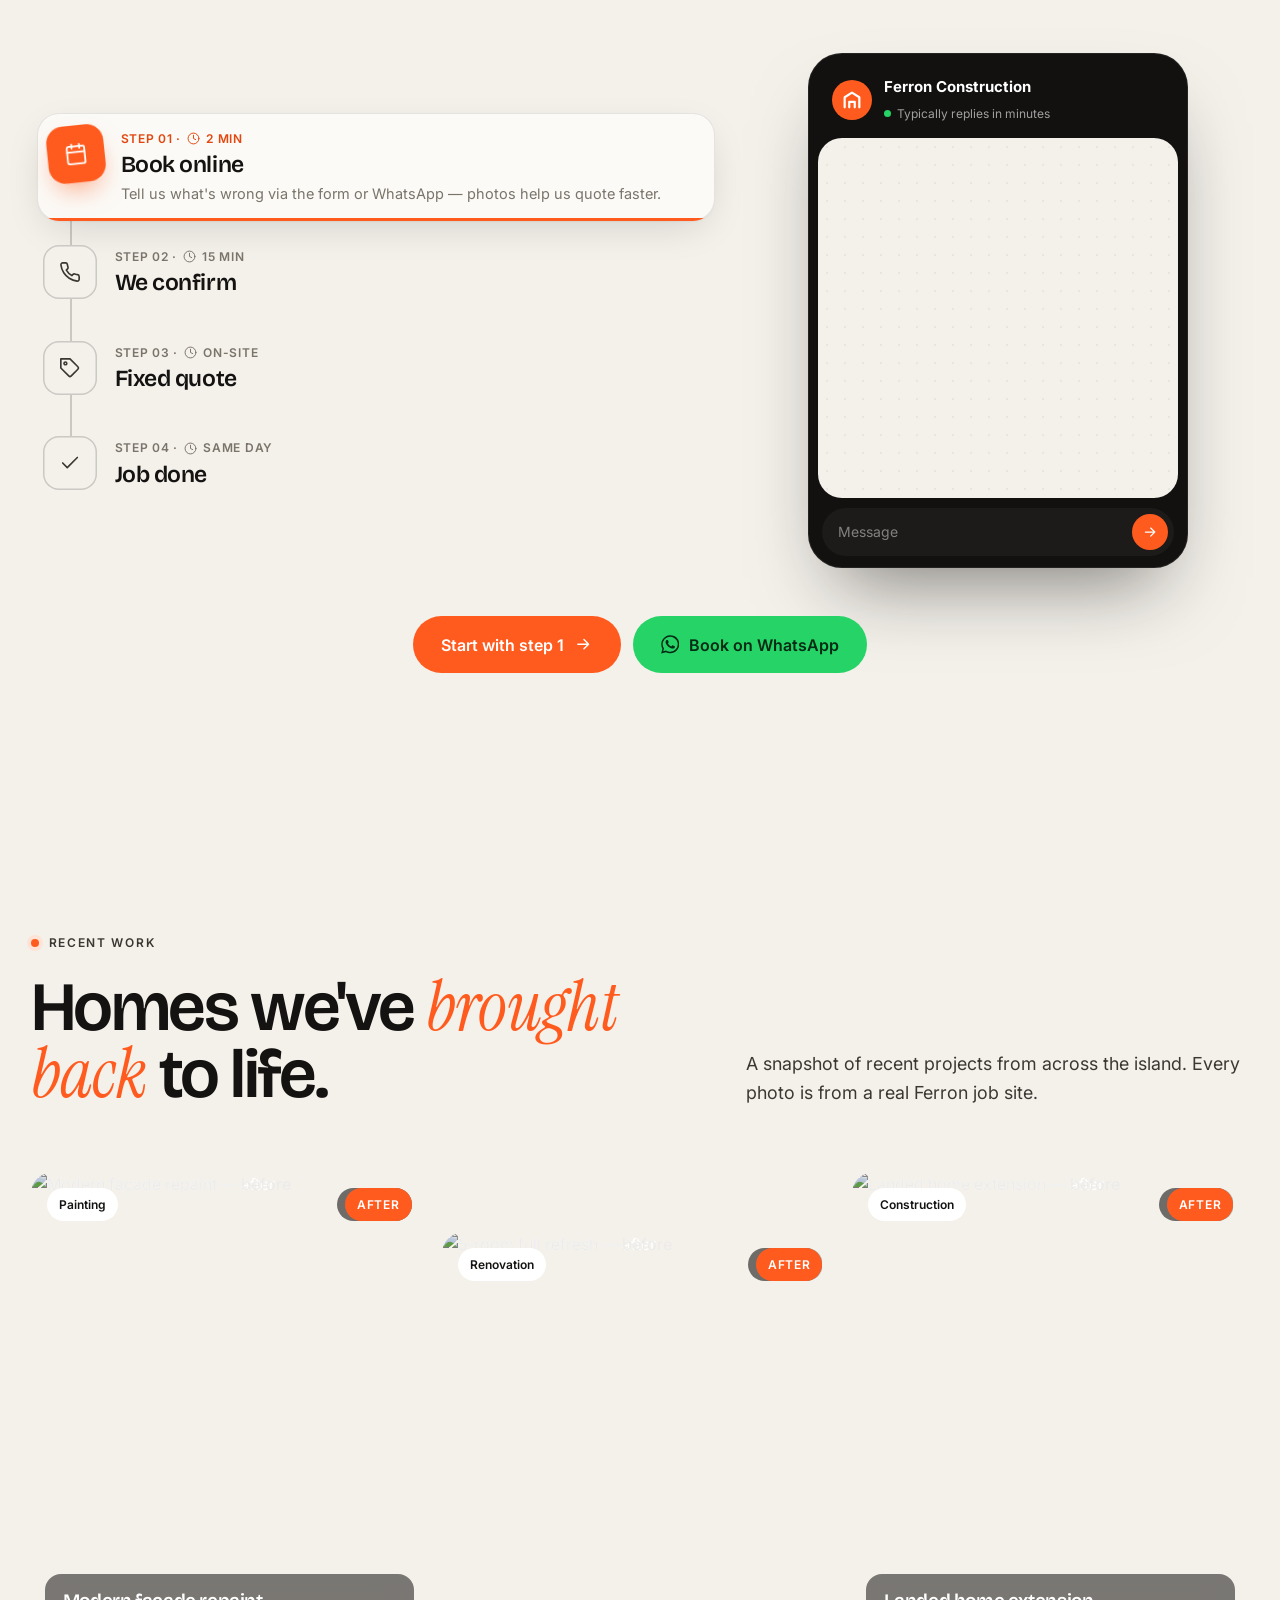
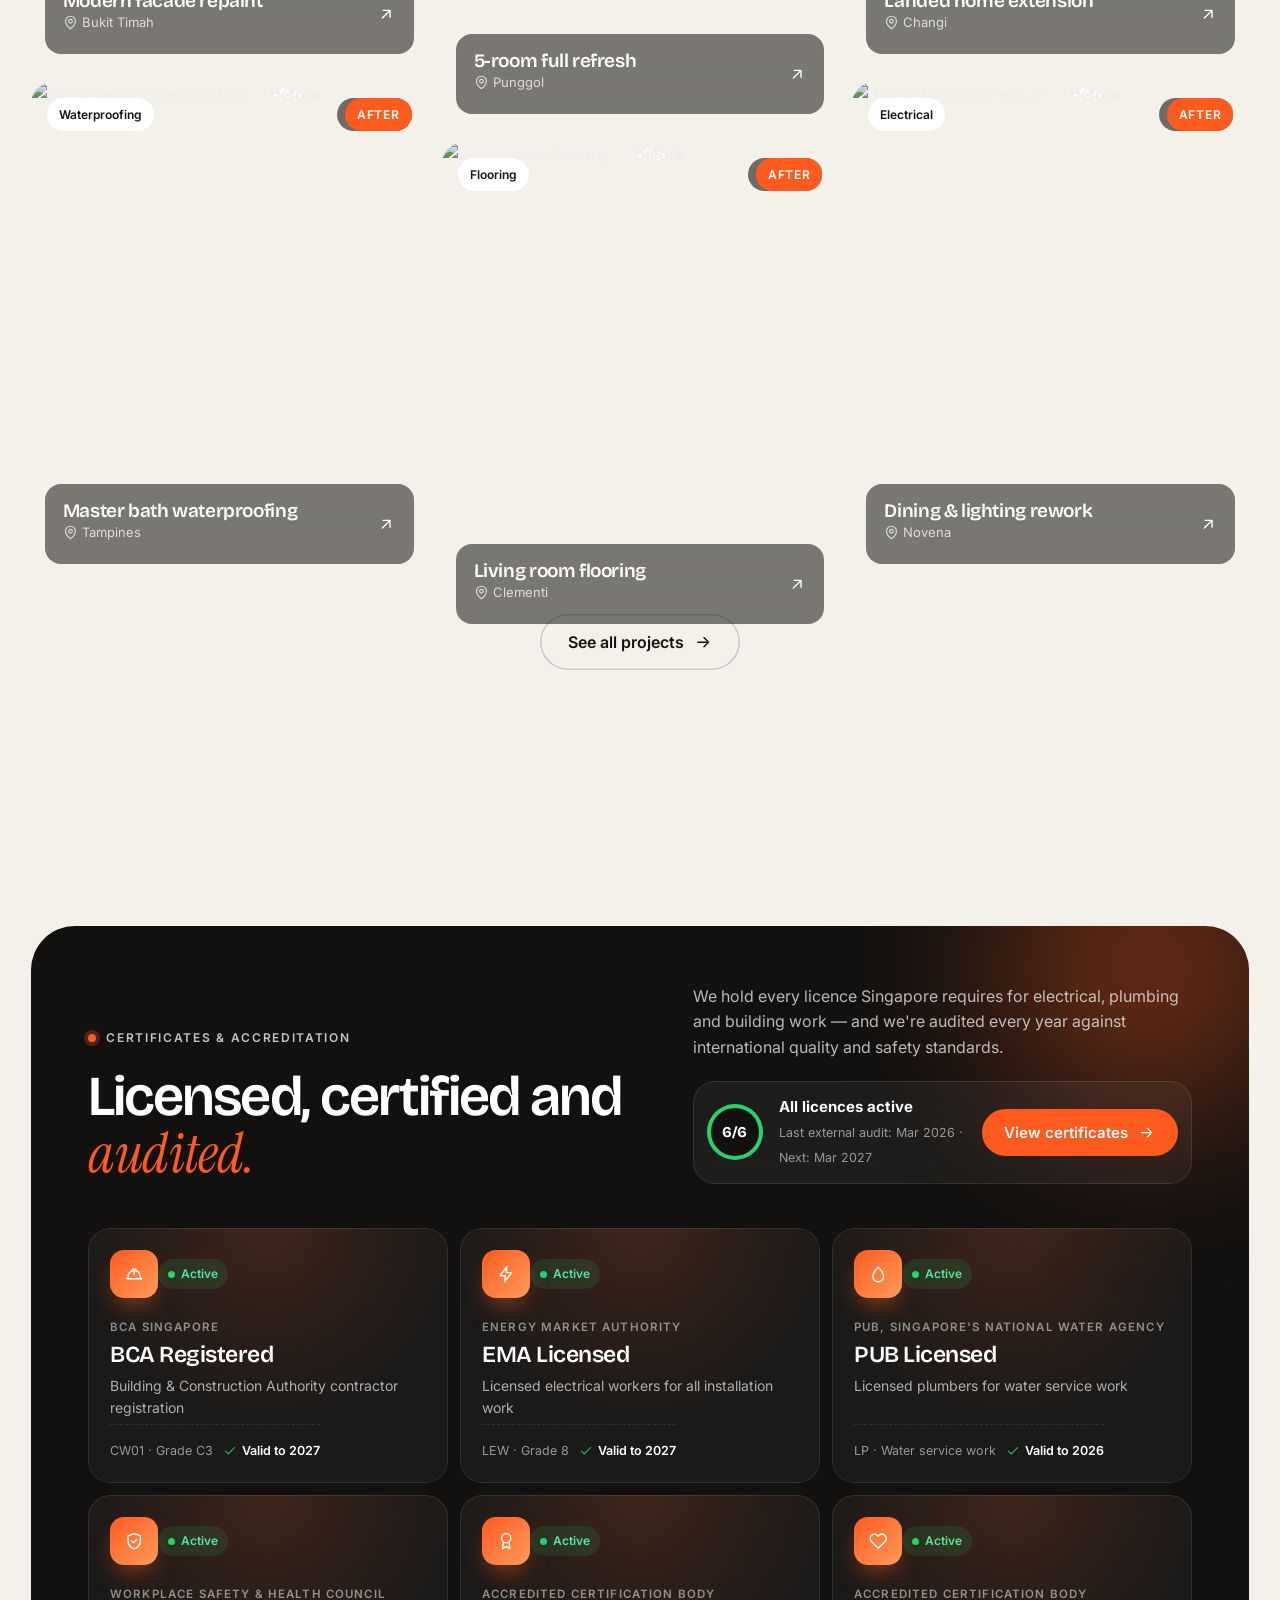
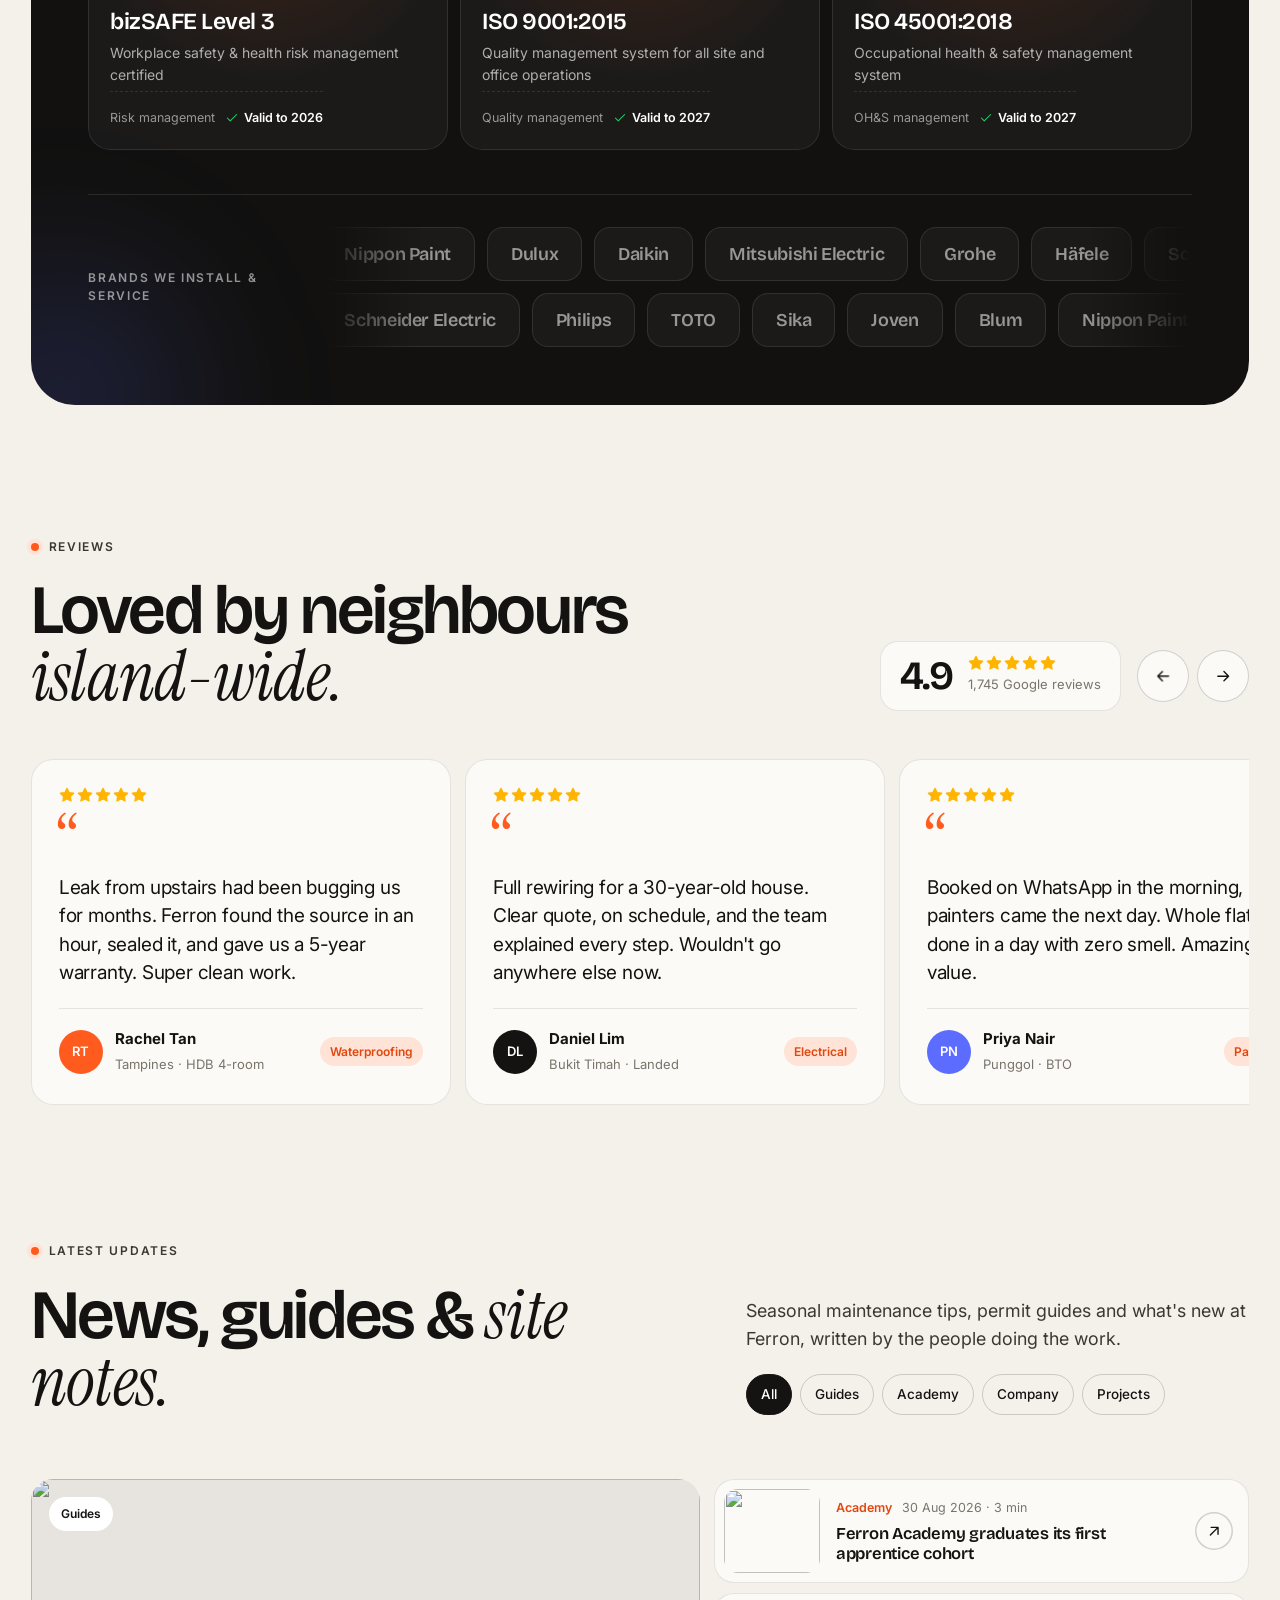
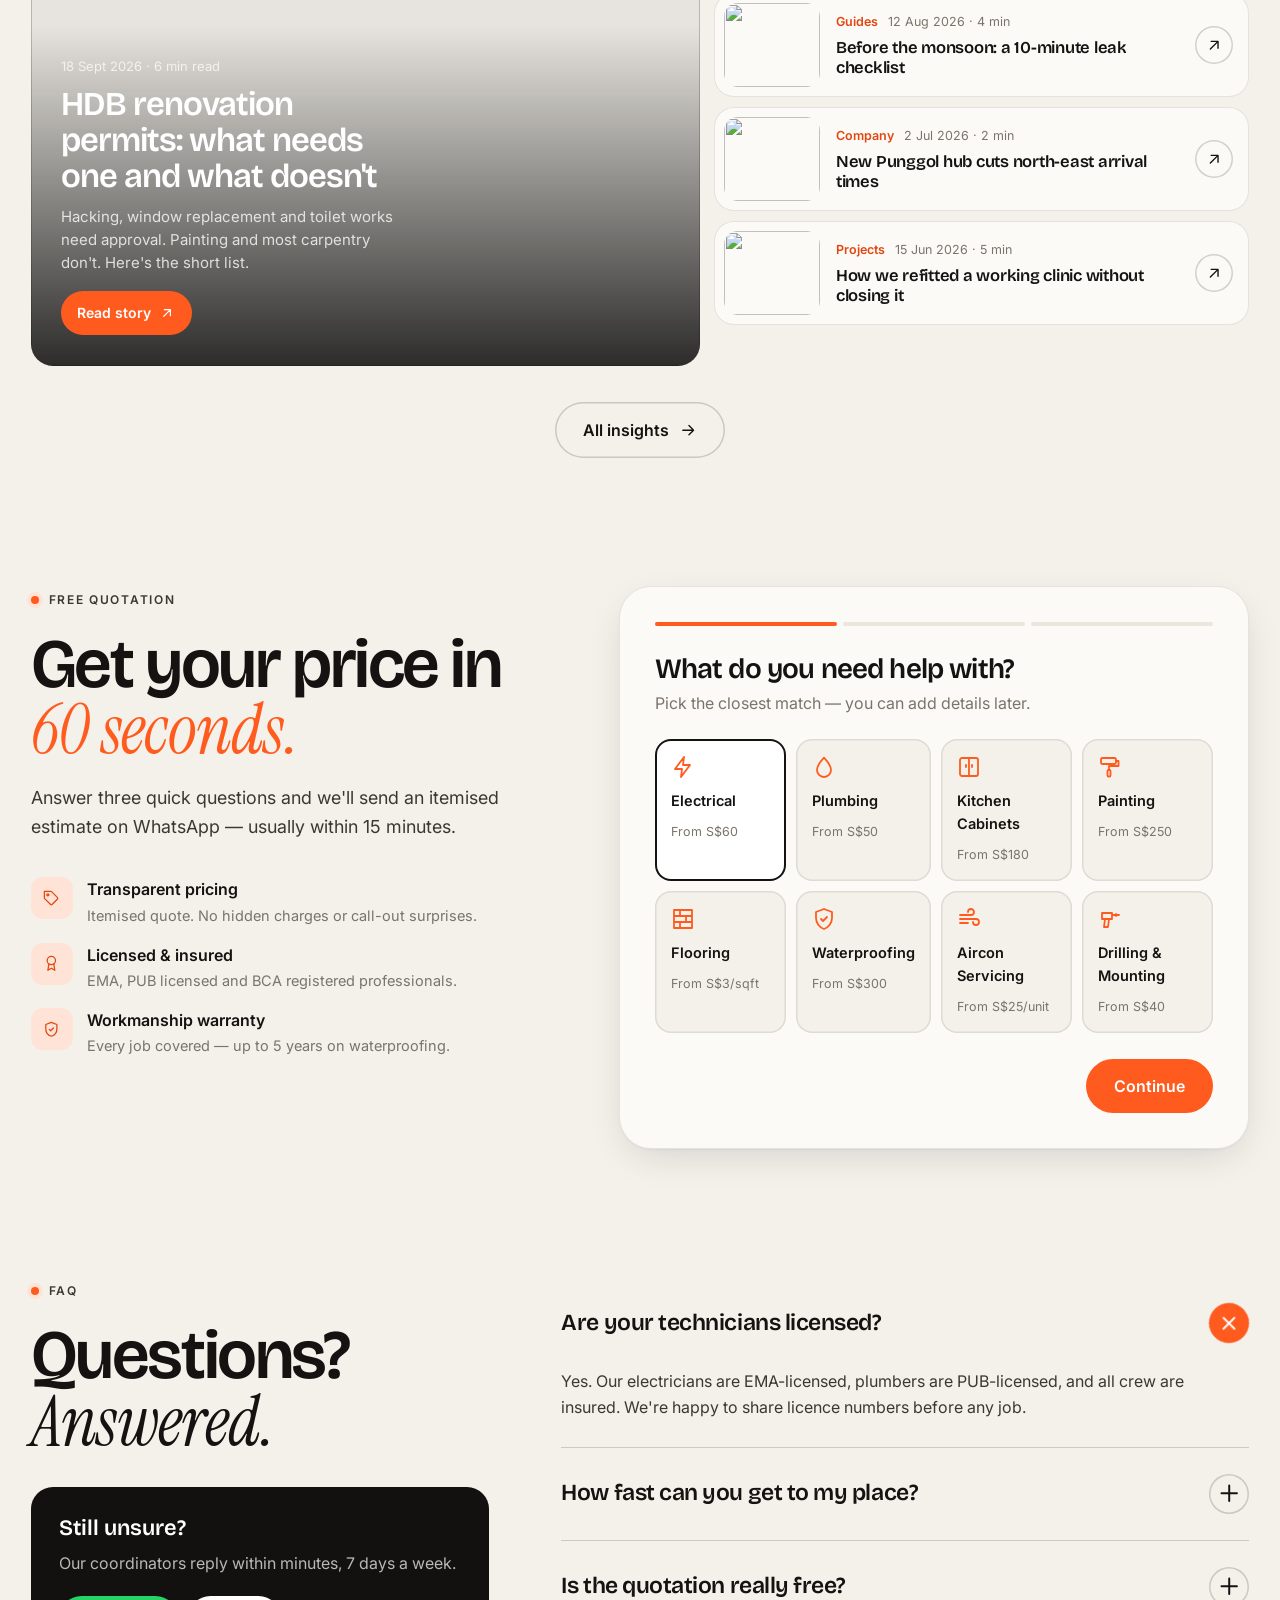
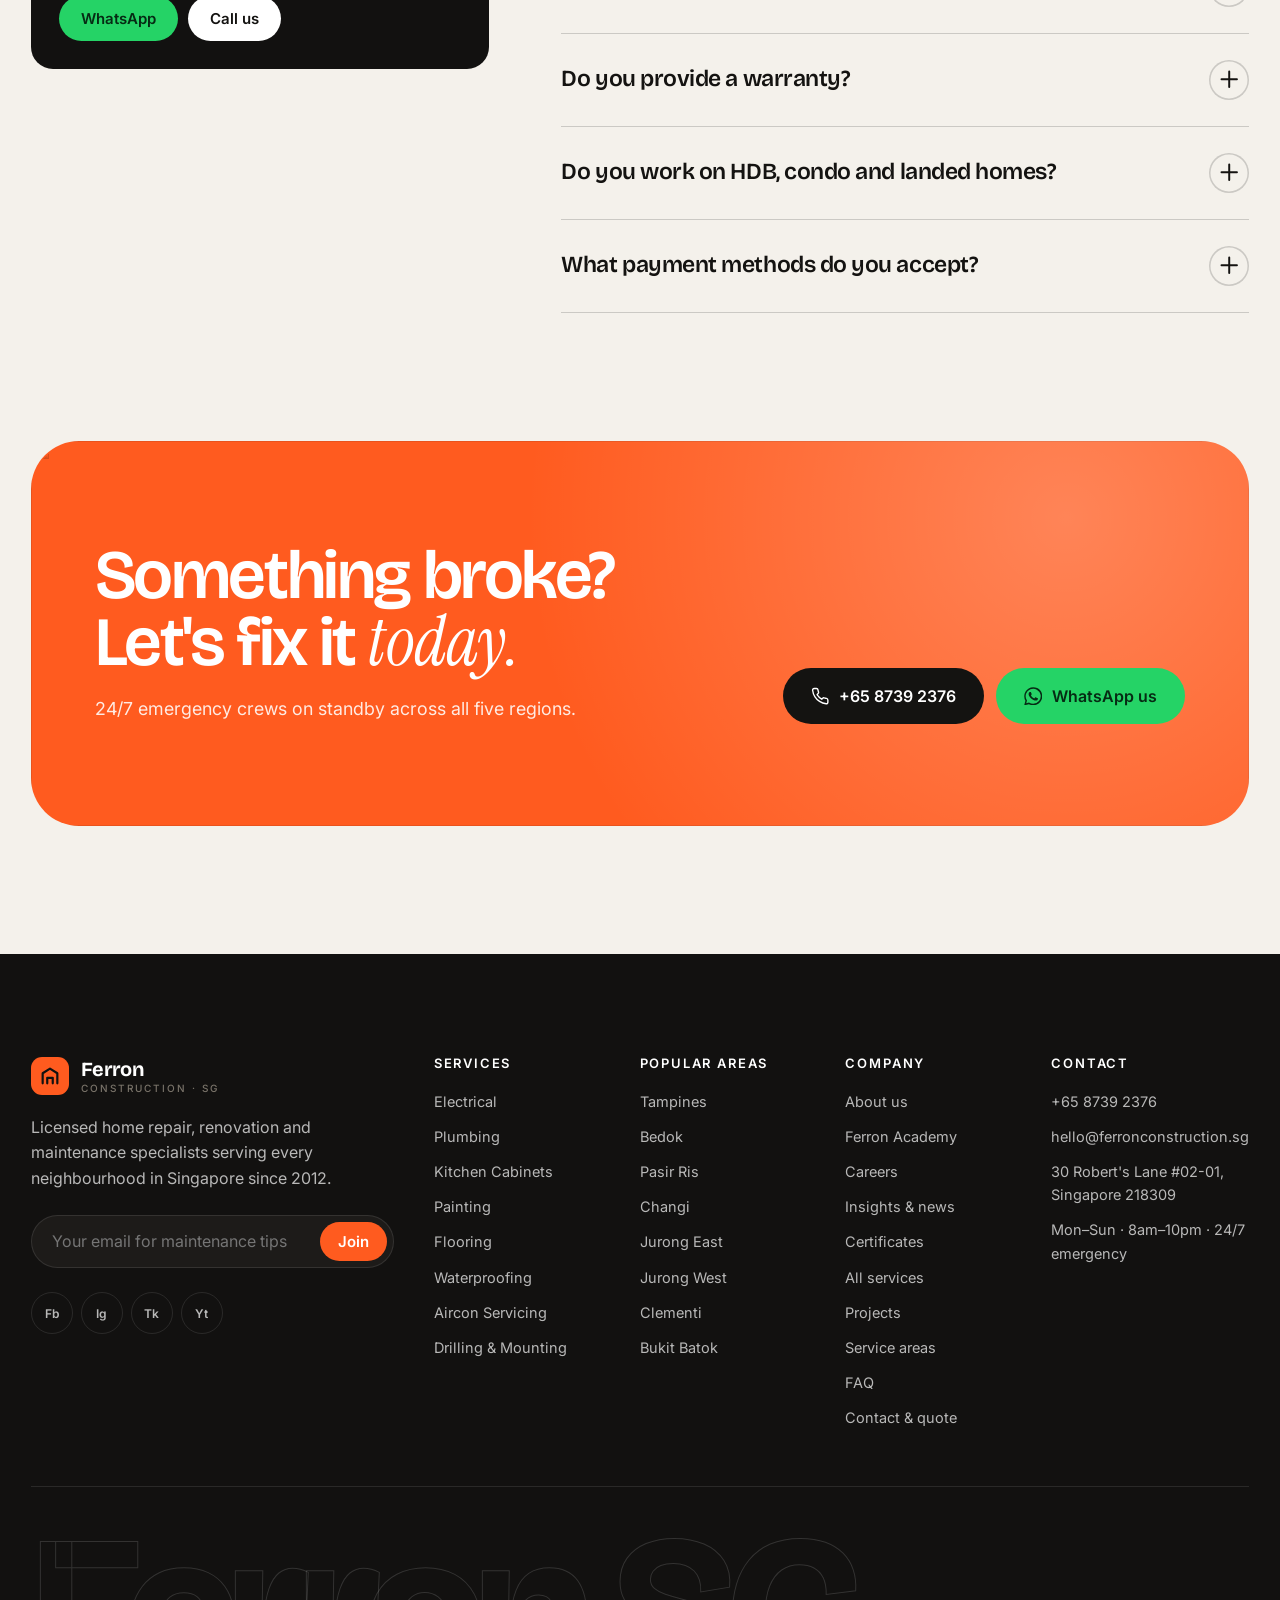
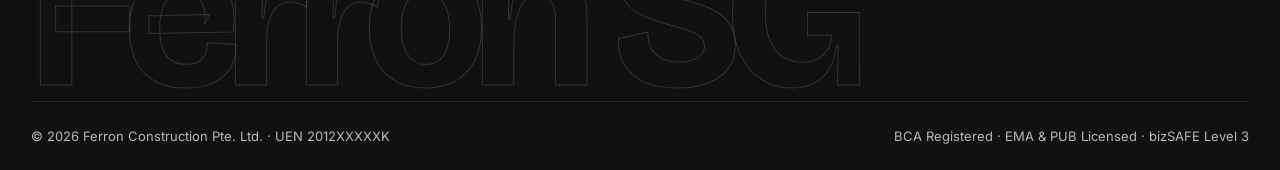
==== commit 5492dc83: "Redesign home sections with video, motion and live-map interactions - Hero: autoplaying handyman vid" ====
--- a/index.html
+++ b/index.html
@@ -36,10 +36,13 @@
         </div>
       </div>
 
-      <div class="hero-media">
-        <img data-parallax src="https://images.unsplash.com/photo-1565008447742-97f6f38c985c?w=2000&q=80&auto=format&fit=crop" alt="Construction cranes beside modern Singapore towers">
-        <div class="hero-float"><span class="hf-ico" id="hfIco"></span><div><b>~30 min</b><span>Average arrival time</span></div></div>
-        <div class="hero-float right"><span class="hf-ico" style="background:#fff;color:#141311" id="hfIco2"></span><div><b>3–5 yr</b><span>Warranty on waterproofing</span></div></div>
+      <div class="hero-stage">
+        <div class="hero-media">
+          <div class="reel" id="reel" data-parallax aria-roledescription="carousel" aria-label="Our trades at work"></div>
+          <div class="reel-bar" id="reelBar" role="tablist" aria-label="Choose a trade"></div>
+          <div class="hero-float"><span class="hf-ico" id="hfIco"></span><div><b>~30 min</b><span>Average arrival time</span></div></div>
+          <div class="hero-float right"><span class="hf-ico" style="background:#fff;color:#141311" id="hfIco2"></span><div><b>3–5 yr</b><span>Warranty on waterproofing</span></div></div>
+        </div>
 
         <form class="finder" id="finder">
           <label><small>Service</small><select id="fService"></select></label>
@@ -62,10 +65,64 @@
       <div class="section-head split">
         <div>
           <span class="eyebrow reveal">Why Ferron</span>
-          <h2 class="display h2 reveal" style="margin-top:20px">One trusted crew for <span class="serif">every</span> fix, upgrade &amp; renovation.</h2>
-        </div>
-        <p class="lead reveal">From a tripped circuit at midnight to a full kitchen makeover, our in-house team handles it end-to-end — no subcontractor roulette, no surprise invoices.</p>
-      </div>
+          <h2 class="display h2 reveal" style="margin-top:20px">Six reasons homeowners <span class="serif ember">choose us.</span></h2>
+        </div>
+        <div class="reasons-side">
+          <p class="lead reveal">From a tripped circuit at midnight to a full kitchen makeover, one trusted crew handles every fix, upgrade and renovation — no subcontractor roulette, no surprise invoices.</p>
+          <div class="car-nav reveal"><button id="rsPrev" aria-label="Previous reason"></button><button id="rsNext" aria-label="Next reason"></button></div>
+        </div>
+      </div>
+      <div class="carousel reasons" id="reasons">
+        <article class="reason reveal" style="--d:0.00s">
+          <img src="https://images.unsplash.com/photo-1621905252507-b35492cc74b4?w=900&q=75&auto=format&fit=crop" alt="Licensed technician in a hard hat" loading="lazy">
+          <div class="reason-top"><span class="reason-ico"><i data-i="award"></i></span><span class="reason-num">01</span></div>
+          <div class="reason-body">
+            <h3>Licensed &amp; insured pros</h3>
+            <p>EMA-licensed electricians, PUB-licensed plumbers and BCA-registered contractors — background-checked, uniformed and covered by insurance on every job.</p>
+          </div>
+        </article>
+        <article class="reason reveal" style="--d:0.08s">
+          <img src="https://images.unsplash.com/photo-1503387762-592deb58ef4e?w=900&q=75&auto=format&fit=crop" alt="Preparing an itemised quote from drawings" loading="lazy">
+          <div class="reason-top"><span class="reason-ico"><i data-i="tag"></i></span><span class="reason-num">02</span></div>
+          <div class="reason-body">
+            <h3>Fixed price before we start</h3>
+            <p>You approve a written, itemised quote before any work begins. The price we agree is the price you pay — no call-out surprises.</p>
+          </div>
+        </article>
+        <article class="reason reveal" style="--d:0.16s">
+          <img src="https://images.unsplash.com/photo-1589939705384-5185137a7f0f?w=900&q=75&auto=format&fit=crop" alt="Technician working on site with power tools" loading="lazy">
+          <div class="reason-top"><span class="reason-ico"><i data-i="clock"></i></span><span class="reason-num">03</span></div>
+          <div class="reason-body">
+            <h3>On time, or we call ahead</h3>
+            <p>Two-hour arrival windows, live ETA by WhatsApp, and crews stationed across all five regions for ~30 min average arrival.</p>
+          </div>
+        </article>
+        <article class="reason reveal" style="--d:0.00s">
+          <img src="https://images.unsplash.com/photo-1581578731548-c64695cc6952?w=900&q=75&auto=format&fit=crop" alt="Technician cleaning a window after a job" loading="lazy">
+          <div class="reason-top"><span class="reason-ico"><i data-i="check"></i></span><span class="reason-num">04</span></div>
+          <div class="reason-body">
+            <h3>Spotless clean-up promise</h3>
+            <p>Floor protection goes down first, and we sweep, wipe and haul away debris before we leave. Your home looks better than we found it.</p>
+          </div>
+        </article>
+        <article class="reason reveal" style="--d:0.08s">
+          <img src="https://images.unsplash.com/photo-1600585152220-90363fe7e115?w=900&q=75&auto=format&fit=crop" alt="Finished modern kitchen renovation" loading="lazy">
+          <div class="reason-top"><span class="reason-ico"><i data-i="shield"></i></span><span class="reason-num">05</span></div>
+          <div class="reason-body">
+            <h3>Workmanship warranty</h3>
+            <p>Every job is backed by a written warranty — 12 months on repairs and up to 5 years on waterproofing and renovation.</p>
+          </div>
+        </article>
+        <article class="reason reveal" style="--d:0.16s">
+          <img src="https://images.unsplash.com/photo-1574359411659-15573a27fd0c?w=900&q=75&auto=format&fit=crop" alt="Painting crew working on ladders" loading="lazy">
+          <div class="reason-top"><span class="reason-ico"><i data-i="users"></i></span><span class="reason-num">06</span></div>
+          <div class="reason-body">
+            <h3>One in-house crew, end to end</h3>
+            <p>Electrical, plumbing, carpentry and painting under one team and one project lead — no subcontractor hand-offs, one number to call.</p>
+          </div>
+        </article>
+      </div>
+      <div class="rs-progress" id="rsProgress" aria-hidden="true"><i></i></div>
       <div class="stats">
         <div class="stat reveal"><b><span data-count="12">0</span><sup>+</sup></b><span>Years serving Singapore</span></div>
         <div class="stat reveal" style="--d:.1s"><b><span data-count="18500">0</span><sup>+</sup></b><span>Jobs completed</span></div>
@@ -108,17 +165,32 @@
           </div>
           <div class="region-filter" id="regionFilter"></div>
           <div class="area-list" id="areaList"></div>
-          <div class="loc-panel" id="locPanel">
-            <span class="eyebrow" style="color:rgba(255,255,255,.7)">Selected area</span>
-            <b id="lpName">Pick an area</b>
-            <p id="lpMeta">Hover the map or choose from the list to see local response times.</p>
-            <a class="btn btn-ember" id="lpLink" href="#locations">View area page</a>
-            <a class="lp-all" href="areas.html">Browse all areas →</a>
-          </div>
-        </div>
-        <div class="sg-map reveal" style="--d:.15s">
-          <div id="sgMap"></div>
-          <div class="map-legend"><span><i></i> Service hub</span><span><i class="e"></i> Selected</span><span>All 5 regions · 7 days a week</span></div>
+        </div>
+        <div class="loc-right">
+          <div class="sg-map snap reveal" style="--d:.15s">
+            <div class="snap-viewport" id="snapView">
+              <div class="snap-stage" id="snapStage">
+                <div id="sgMap"></div>
+                <div class="snap-layer" id="snapLayer"></div>
+              </div>
+            </div>
+            <div class="snap-top">
+              <span class="snap-live"><i></i> Live · <b id="snapCount">18</b> pros on jobs now</span>
+              <button class="snap-btn" id="snapRecenter" aria-label="Centre map on selected area"><i data-i="pin"></i></button>
+            </div>
+            <div class="snap-legend"><span><i class="heat"></i> Busy right now</span><span><i class="ava"></i> Technician on the way</span><span><i class="dot"></i> Service area</span></div>
+          </div>
+          <div class="loc-panel reveal" id="locPanel" aria-live="polite">
+            <div class="lp-info">
+              <span class="eyebrow" style="color:rgba(255,255,255,.7)">Selected area</span>
+              <b id="lpName">Pick an area</b>
+              <p id="lpMeta">Hover the map or choose from the list to see local response times.</p>
+            </div>
+            <div class="lp-actions">
+              <a class="btn btn-ember" id="lpLink" href="#locations">View area page</a>
+              <a class="lp-all" href="areas.html">Browse all areas →</a>
+            </div>
+          </div>
         </div>
       </div>
     </div>
@@ -130,20 +202,18 @@
       <div class="section-head split">
         <div>
           <span class="eyebrow reveal">The Ferron difference</span>
-          <h2 class="display h2 reveal" style="margin-top:20px">Drag to see the <span class="serif ember">transformation.</span></h2>
-        </div>
-        <p class="lead reveal">A 25-year-old 4-room HDB in Toa Payoh — rewired, repainted, re-floored and fitted with custom carpentry in just 19 working days.</p>
-      </div>
-      <div class="ba reveal" id="ba">
-        <img src="https://images.unsplash.com/photo-1600210492486-724fe5c67fb0?w=1800&q=80&auto=format&fit=crop" alt="After renovation">
-        <img class="before" src="https://images.unsplash.com/photo-1600210492486-724fe5c67fb0?w=1800&q=80&auto=format&fit=crop" alt="Before renovation">
-        <span class="ba-tag l">Before</span><span class="ba-tag r">After</span>
-        <div class="ba-handle"></div>
+          <h2 class="display h2 reveal" style="margin-top:20px">Watch the <span class="serif ember">transformation.</span></h2>
+        </div>
+        <p class="lead reveal" id="bavLead">A 25-year-old 4-room HDB in Toa Payoh — rewired, repainted, re-floored and fitted with custom carpentry in just 19 working days.</p>
+      </div>
+      <div class="bav reveal" id="bav" aria-roledescription="carousel" aria-label="Before and after transformations">
+        <div class="bav-stage" id="bavStage"></div>
+        <div class="bav-tabs" id="bavTabs" role="tablist" aria-label="Choose a transformation"></div>
       </div>
       <div class="ba-meta">
-        <div class="reveal"><small>Scope</small><b>Full home refresh</b></div>
-        <div class="reveal" style="--d:.08s"><small>Timeline</small><b>19 working days</b></div>
-        <div class="reveal" style="--d:.16s"><small>Services</small><b>Electrical · Paint · Floor</b></div>
+        <div class="reveal"><small>Scope</small><b id="bavScope">Full home refresh</b></div>
+        <div class="reveal" style="--d:.08s"><small>Timeline</small><b id="bavTime">19 working days</b></div>
+        <div class="reveal" style="--d:.16s"><small>Services</small><b id="bavSvc">Electrical · Paint · Floor</b></div>
         <div class="reveal" style="--d:.24s"><small>Client rating</small><b>★★★★★</b></div>
       </div>
     </div>
@@ -159,27 +229,18 @@
         </div>
         <p class="lead reveal">A simple, transparent process — so you always know what's happening, who's coming, and what it costs.</p>
       </div>
-      <div class="process">
-        <div class="step reveal"><span class="step-n">01</span><div><span class="time"><i data-i="clock"></i> 2 min</span><h3>Book online</h3><p>Tell us what's wrong via the form or WhatsApp — photos help us quote faster.</p></div></div>
-        <div class="step reveal" style="--d:.1s"><span class="step-n">02</span><div><span class="time"><i data-i="clock"></i> 15 min</span><h3>We confirm</h3><p>A coordinator calls back to confirm details and lock in a slot that suits you.</p></div></div>
-        <div class="step reveal" style="--d:.2s"><span class="step-n">03</span><div><span class="time"><i data-i="clock"></i> On-site</span><h3>Fixed quote</h3><p>Our technician inspects and gives a firm price. No work starts until you approve.</p></div></div>
-        <div class="step reveal" style="--d:.3s"><span class="step-n">04</span><div><span class="time"><i data-i="clock"></i> Same day</span><h3>Job done</h3><p>Work completed, site cleaned, warranty issued. Pay by PayNow, card or cash.</p></div></div>
-      </div>
-    </div>
-  </section>
-
-  <!-- ============ HOW WE WORK ============ -->
-  <section class="section ba-section" id="how-we-work">
-    <div class="container">
-      <div class="section-head split">
-        <div>
-          <span class="eyebrow reveal">How we work</span>
-          <h2 class="display h2 reveal" style="margin-top:20px">Four commitments on <span class="serif ember">every</span> job site.</h2>
-        </div>
-        <p class="lead reveal">Every crew signs up to the same four standards, whether it's a dripping tap or a nine-week extension, and we track how well we keep them.</p>
-      </div>
-      <div class="pillars" id="pillars"></div>
-      <div class="stats" id="impact"></div>
+      <div class="flow reveal" id="flow">
+        <ol class="flow-steps" id="flowSteps"></ol>
+        <div class="flow-phone" aria-live="polite">
+          <div class="fp-head"><span class="fp-ava" id="fpAva"></span><div><b>Ferron Construction</b><small><i></i> Typically replies in minutes</small></div></div>
+          <div class="fp-chat" id="flowChat"></div>
+          <div class="fp-foot"><span>Message</span><span class="fp-send" id="fpSend"></span></div>
+        </div>
+      </div>
+      <div class="flow-cta reveal">
+        <a class="btn btn-ember btn-lg" href="#quote">Start with step 1 <i data-i="arrow"></i></a>
+        <a class="btn btn-wa btn-lg" id="flowWa" target="_blank" rel="noopener">Book on WhatsApp</a>
+      </div>
     </div>
   </section>
 
@@ -201,16 +262,24 @@
   <!-- ============ CERTIFICATES & BRANDS ============ -->
   <section class="section" id="trust" style="padding-bottom:0">
     <div class="container">
-      <div class="trust reveal">
-        <div>
-          <span class="eyebrow">Certificates &amp; accreditation</span>
-          <h2>Licensed, certified and <span class="serif ember">audited.</span></h2>
-          <p>We hold the licences Singapore requires for electrical, plumbing and building work, and we're audited every year against international quality and safety standards.</p>
-          <div class="cert-chips" id="certChips"></div>
-          <button class="btn btn-ghost" data-open-certs>View our certificates <i data-i="arrow"></i></button>
-        </div>
-        <div>
-          <div class="brands-label">Brands we install &amp; service</div>
+      <div class="creds reveal">
+        <div class="creds-head">
+          <div>
+            <span class="eyebrow">Certificates &amp; accreditation</span>
+            <h2>Licensed, certified and <span class="serif ember">audited.</span></h2>
+          </div>
+          <div class="creds-side">
+            <p>We hold every licence Singapore requires for electrical, plumbing and building work — and we're audited every year against international quality and safety standards.</p>
+            <div class="creds-score">
+              <span class="cs-ring"><b>6/6</b></span>
+              <div><b>All licences active</b><small>Last external audit: Mar 2026 · Next: Mar 2027</small></div>
+              <button class="btn btn-ember" data-open-certs>View certificates <i data-i="arrow"></i></button>
+            </div>
+          </div>
+        </div>
+        <div class="creds-grid" id="credGrid"></div>
+        <div class="creds-brands">
+          <span class="brands-label">Brands we install &amp; service</span>
           <div id="brands"></div>
         </div>
       </div>
@@ -242,9 +311,12 @@
           <span class="eyebrow reveal">Latest updates</span>
           <h2 class="display h2 reveal" style="margin-top:20px">News, guides &amp; <span class="serif">site notes.</span></h2>
         </div>
-        <p class="lead reveal">Seasonal maintenance tips, permit guides and what's new at Ferron, written by the people doing the work.</p>
-      </div>
-      <div class="news-grid" id="newsGrid"></div>
+        <div class="nx-side">
+          <p class="lead reveal">Seasonal maintenance tips, permit guides and what's new at Ferron, written by the people doing the work.</p>
+          <div class="nx-cats reveal" id="newsCats" role="tablist" aria-label="Filter updates"></div>
+        </div>
+      </div>
+      <div class="nx reveal" id="newsX" aria-live="polite"></div>
       <div class="more-link reveal"><a class="btn btn-ghost btn-lg" href="insights.html">All insights <i data-i="arrow"></i></a></div>
     </div>
   </section>
--- a/assets/css/style.css
+++ b/assets/css/style.css
@@ -25,8 +25,8 @@
   --radius-sm: 14px;
   --shadow: 0 1px 2px rgba(20, 19, 17, .04), 0 12px 40px -12px rgba(20, 19, 17, .18);
   --ease: cubic-bezier(.2, .7, .1, 1);
-  --container: 1280px;
-  --gutter: clamp(16px, 4vw, 40px);
+  --container: 1520px;
+  --gutter: clamp(14px, 2.4vw, 32px);
 
   --f-display: "Bricolage Grotesque", system-ui, sans-serif;
   --f-ui: "Inter", system-ui, sans-serif;
@@ -129,6 +129,7 @@
   backdrop-filter: saturate(1.6) blur(16px); -webkit-backdrop-filter: saturate(1.6) blur(16px);
   box-shadow: 0 1px 0 var(--line);
 }
+.nav .container, .topbar .container, .hero .container { max-width: none; }
 .nav .container { display: flex; align-items: center; justify-content: space-between; height: 76px; gap: 24px; }
 .logo { display: inline-flex; align-items: center; gap: 12px; font: 700 20px/1 var(--f-display); letter-spacing: -0.03em; }
 .logo-mark {
@@ -138,9 +139,9 @@
 .logo-mark svg { width: 22px; height: 22px; }
 .logo small { display: block; font: 500 10px/1 var(--f-ui); letter-spacing: .2em; color: var(--muted); margin-top: 4px; }
 
-.menu { display: flex; align-items: center; gap: 4px; list-style: none; margin: 0; padding: 6px; border-radius: 999px; background: rgba(255,255,255,.5); box-shadow: inset 0 0 0 1px var(--line); }
+.menu { display: flex; align-items: center; gap: clamp(4px, .8vw, 14px); list-style: none; margin: 0; padding: 6px; border-radius: 999px; background: rgba(255,255,255,.5); box-shadow: inset 0 0 0 1px var(--line); }
 .menu > li { position: relative; }
-.menu > li > a { display: inline-flex; align-items: center; gap: 6px; padding: 10px 16px; border-radius: 999px; font-weight: 500; font-size: 14.5px; transition: background .25s; }
+.menu > li > a { display: inline-flex; align-items: center; gap: 6px; padding: 11px clamp(16px, 1.6vw, 26px); border-radius: 999px; font-weight: 500; font-size: 15px; transition: background .25s; }
 .menu > li > a:hover, .menu > li > a.active { background: var(--ink); color: #fff; }
 .menu .chev { width: 10px; height: 10px; transition: transform .3s; }
 .has-mega:hover .chev, .has-mega:focus-within .chev { transform: rotate(180deg); }
@@ -170,6 +171,12 @@
 .nav-cta { display: flex; gap: 10px; align-items: center; }
 .burger { display: none; width: 46px; height: 46px; border-radius: 50%; border: 0; background: var(--ink); color: #fff; place-items: center; cursor: pointer; }
 
+@media (max-width: 1280px) {
+  .menu { gap: 2px; }
+  .menu > li > a { padding-inline: 13px; font-size: 14.5px; }
+  .nav-cta .btn-ghost { padding-inline: 16px; }
+}
+.logo { white-space: nowrap; }
 @media (max-width: 1080px) {
   .menu, .nav-cta .btn-ghost { display: none; }
   .burger { display: grid; }
@@ -202,8 +209,11 @@
 .chip.active { background: var(--ink); color: #fff; border-color: var(--ink); }
 
 /* ---------- Hero ---------- */
-.hero { position: relative; padding-top: clamp(28px, 4vw, 56px); padding-bottom: 40px; }
-.hero-grid { display: grid; gap: 40px; }
+.hero { position: relative; padding-top: clamp(16px, 2.2vw, 32px); padding-bottom: 40px; }
+.hero-grid { display: grid; gap: 24px; }
+.hero .h1 { font-size: clamp(44px, 6vw, 96px); }
+.hero .hero-badge { margin-bottom: 16px; }
+.hero .lead { font-size: clamp(16px, 1.2vw, 18px); }
 @media (min-width: 1080px) { .hero-grid { grid-template-columns: 1.25fr .75fr; align-items: end; } }
 .hero h1 .line { display: block; overflow: hidden; padding-bottom: .06em; }
 .hero h1 .line > span { display: inline-block; transform: translateY(105%); animation: rise 1.1s var(--ease) forwards; }
@@ -217,16 +227,39 @@
 .avatars { display: flex; }
 .avatars span { width: 28px; height: 28px; border-radius: 50%; border: 2px solid var(--card); margin-left: -8px; display: grid; place-items: center; font: 600 11px/1 var(--f-ui); color: #fff; }
 .avatars span:first-child { margin-left: 0; }
-.hero-side { display: grid; gap: 28px; }
+.hero-side { display: grid; gap: 20px; }
 .hero-actions { display: flex; flex-wrap: wrap; gap: 12px; }
 
 .hero-media {
-  position: relative; margin-top: clamp(36px, 5vw, 64px);
+  position: relative;
   border-radius: clamp(22px, 3vw, 36px); overflow: hidden; height: clamp(380px, 56vw, 640px);
   isolation: isolate;
 }
 .hero-media > img { position: absolute; inset: -8% 0 0; width: 100%; height: 116%; object-fit: cover; z-index: -2; will-change: transform; }
-.hero-media::before { content: ""; position: absolute; inset: 0; z-index: -1; background: linear-gradient(180deg, rgba(0,0,0,0) 40%, rgba(0,0,0,.65)); }
+.hero-media::before { content: ""; position: absolute; inset: 0; z-index: -1; background: linear-gradient(180deg, rgba(0,0,0,.35), rgba(0,0,0,0) 22%, rgba(0,0,0,0) 45%, rgba(0,0,0,.65)); }
+.hero-media { background: var(--night); }
+.hero-stage { position: relative; margin-top: clamp(24px, 2.6vw, 40px); }
+
+/* Hero reel: cross-fading short clips with story-style progress tabs */
+.reel { position: absolute; inset: -8% 0 0; height: 116%; z-index: -2; will-change: transform; }
+.reel-slide { position: absolute; inset: 0; width: 100%; height: 100%; object-fit: cover; opacity: 0; transform: scale(1.06); transition: opacity .9s var(--ease), transform 4.6s linear; }
+.reel-slide.on { opacity: 1; transform: scale(1); }
+.reel-bar {
+  position: absolute; top: clamp(14px, 2vw, 22px); left: clamp(14px, 3vw, 32px); right: clamp(14px, 3vw, 32px);
+  display: flex; gap: 6px; z-index: 2;
+}
+.reel-tab { flex: 1; min-width: 0; padding: 0 0 6px; border: 0; background: none; cursor: pointer; color: #fff; text-align: left; }
+.reel-prog { display: block; height: 3px; border-radius: 3px; background: rgba(255,255,255,.3); overflow: hidden; }
+.reel-prog i { display: block; height: 100%; width: 100%; background: #fff; transform: scaleX(0); transform-origin: left; }
+.reel-tab.done .reel-prog i { transform: scaleX(1); }
+.reel-tab.run .reel-prog i { animation: reelFill var(--dur) linear forwards; }
+.reel-tab.on:not(.run) .reel-prog i { transform: scaleX(1); }
+@keyframes reelFill { to { transform: scaleX(1); } }
+.reel-lbl { display: block; margin-top: 8px; font-size: 12px; font-weight: 600; letter-spacing: .06em; text-transform: uppercase; opacity: .6; white-space: nowrap; overflow: hidden; text-overflow: ellipsis; transition: opacity .3s; }
+.reel-tab.on .reel-lbl, .reel-tab:hover .reel-lbl { opacity: 1; }
+.reel-tab:focus-visible { outline: 2px solid #fff; outline-offset: 4px; border-radius: 4px; }
+@media (max-width: 600px) { .reel-lbl { display: none; } }
+@media (prefers-reduced-motion: reduce) { .reel-slide { transition: opacity .3s; transform: none; } }
 
 /* Quick finder (floating search) */
 .finder {
@@ -235,6 +268,7 @@
   padding: 10px; border-radius: 22px; background: rgba(255,255,255,.92);
   backdrop-filter: blur(20px); -webkit-backdrop-filter: blur(20px); box-shadow: 0 30px 60px -20px rgba(0,0,0,.4);
 }
+@media (min-width: 600px) and (max-width: 859px) { .finder { grid-template-columns: 1fr 1fr 1fr; } .finder .btn { grid-column: 1 / -1; } }
 @media (min-width: 860px) { .finder { grid-template-columns: 1fr 1fr 1fr auto; left: auto; width: min(880px, calc(100% - 64px)); } }
 .finder label { display: block; padding: 10px 16px; border-radius: 14px; transition: background .2s; cursor: pointer; }
 .finder label:hover, .finder label:focus-within { background: var(--paper); }
@@ -242,7 +276,7 @@
 .finder select { width: 100%; border: 0; background: transparent; font-weight: 600; font-size: 15px; outline: none; cursor: pointer; appearance: none; padding: 0; }
 .finder .btn { justify-content: center; border-radius: 16px; padding-inline: 28px; }
 .hero-float {
-  position: absolute; top: clamp(14px, 3vw, 32px); left: clamp(14px, 3vw, 32px);
+  position: absolute; top: clamp(60px, 6vw, 76px); left: clamp(14px, 3vw, 32px);
   display: flex; align-items: center; gap: 12px; padding: 12px 16px 12px 12px; border-radius: 18px;
   background: rgba(20,19,17,.55); backdrop-filter: blur(14px); -webkit-backdrop-filter: blur(14px); color: #fff;
   animation: floaty 6s ease-in-out infinite;
@@ -253,6 +287,7 @@
 .hero-float.right { left: auto; right: clamp(14px, 3vw, 32px); animation-delay: -3s; }
 @keyframes floaty { 50% { transform: translateY(-8px); } }
 @media (max-width: 860px) { .hero-float.right { display: none; } }
+@media (max-width: 600px) { .hero-float { top: 34px; } }
 
 /* ---------- Marquee ---------- */
 .marquee { overflow: hidden; border-block: 1px solid var(--line); padding-block: 22px; background: var(--paper); }
@@ -263,6 +298,51 @@
 @keyframes scroll { to { transform: translateX(-50%); } }
 
 /* ---------- Stats ---------- */
+/* Why Ferron: reason slider, text overlaid on each photo */
+.reasons-side { display: grid; gap: 24px; justify-items: start; }
+.carousel.reasons { margin: 0; }
+.reason {
+  flex: 0 0 clamp(270px, 29vw, 400px); height: clamp(340px, 30vw, 420px); scroll-snap-align: start;
+  position: relative; isolation: isolate; overflow: hidden; border-radius: var(--radius);
+  display: flex; flex-direction: column; justify-content: space-between; padding: 18px; color: #fff;
+}
+.reason > img { position: absolute; inset: 0; width: 100%; height: 100%; object-fit: cover; z-index: -2; transition: transform 1.2s var(--ease); }
+.reason::before { content: ""; position: absolute; inset: 0; z-index: -1; background: linear-gradient(180deg, rgba(0,0,0,.25), rgba(0,0,0,0) 30%, rgba(0,0,0,.35) 52%, rgba(0,0,0,.86)); }
+.reason:hover > img { transform: scale(1.05); }
+.reason-top { display: flex; justify-content: space-between; align-items: center; }
+.reason-ico { width: 44px; height: 44px; border-radius: 13px; display: grid; place-items: center; background: var(--ember); color: #fff; box-shadow: 0 10px 24px -8px rgba(255, 91, 31, .6); }
+.reason-num { padding: 6px 10px; border-radius: 999px; background: rgba(20,19,17,.5); backdrop-filter: blur(10px); -webkit-backdrop-filter: blur(10px); font: 600 12px/1 var(--f-ui); letter-spacing: .08em; }
+.reason h3 { margin: 0 0 8px; font: 600 clamp(21px, 1.7vw, 25px)/1.15 var(--f-display); letter-spacing: -0.02em; }
+.reason p { margin: 0; color: rgba(255,255,255,.82); font-size: 14.5px; line-height: 1.55; }
+
+/* Why Ferron slider: motion */
+.carousel.reasons { margin: -10px calc(-1 * var(--gutter)) 8px; padding: 18px var(--gutter) 30px; scroll-padding-inline: var(--gutter); }
+.rs-progress { height: 3px; border-radius: 3px; background: var(--line); overflow: hidden; margin-bottom: clamp(40px, 5vw, 72px); }
+.rs-progress i { display: block; height: 100%; background: var(--ember); transform-origin: left; transform: scaleX(.12); transition: transform .6s var(--ease); }
+.reason.reveal { opacity: 0; transform: translateX(70px) rotate(1.5deg); clip-path: inset(0 0 0 30% round var(--radius)); transition: opacity .9s var(--ease), transform 1.1s var(--ease), clip-path 1.1s var(--ease), box-shadow .4s, translate .4s var(--ease); transition-delay: var(--d, 0s), var(--d, 0s), var(--d, 0s), 0s, 0s; }
+.reason.reveal.in { opacity: 1; transform: none; clip-path: inset(-40px -40px -60px -40px); }
+.reason > img { animation: kenburns 16s ease-in-out infinite alternate; }
+.reason:nth-child(even) > img { animation-direction: alternate-reverse; }
+@keyframes kenburns { from { transform: scale(1.02) translate(0, 0); } to { transform: scale(1.14) translate(-2%, -2%); } }
+.reason:hover > img { animation-play-state: paused; }
+.reason-body { transition: transform .5s var(--ease); }
+.reason-body p { transition: color .4s; }
+.reason h3::after { content: ""; display: block; width: 36px; height: 3px; margin-top: 10px; border-radius: 3px; background: var(--ember); transform-origin: left; transform: scaleX(.4); transition: transform .6s var(--ease); }
+.reason-ico { transition: transform .5s cubic-bezier(.3, 1.6, .5, 1); }
+.reason-num { transition: background .4s, color .4s; }
+.reason:hover, .reason.is-active { translate: 0 -6px; box-shadow: 0 18px 34px -18px rgba(20, 19, 17, .55), 0 0 0 2px var(--ember); }
+.reason:hover .reason-body, .reason.is-active .reason-body { transform: translateY(-4px); }
+.reason:hover h3::after, .reason.is-active h3::after { transform: scaleX(1.6); }
+.reason:hover .reason-ico, .reason.is-active .reason-ico { transform: rotate(-10deg) scale(1.12); }
+.reason:hover .reason-num, .reason.is-active .reason-num { background: #fff; color: var(--ink); }
+.reason:hover p, .reason.is-active p { color: #fff; }
+.reasons.playing:not(.held) .reason.is-active .reason-ico { animation: icoPulse 1.9s ease-in-out infinite; }
+@keyframes icoPulse { 50% { box-shadow: 0 0 0 10px rgba(255, 91, 31, 0), 0 10px 24px -8px rgba(255, 91, 31, .6); } 0%, 100% { box-shadow: 0 0 0 0 rgba(255, 91, 31, .55), 0 10px 24px -8px rgba(255, 91, 31, .6); } }
+@media (prefers-reduced-motion: reduce) {
+  .reason > img, .reasons .reason-ico { animation: none !important; }
+  .reason.reveal { transform: none; clip-path: none; }
+}
+
 .stats { display: grid; grid-template-columns: repeat(2, 1fr); border-top: 1px solid var(--line); }
 @media (min-width: 900px) { .stats { grid-template-columns: repeat(4, 1fr); } }
 .stat { padding: 32px 24px 8px 0; border-bottom: 1px solid var(--line); }
@@ -313,10 +393,30 @@
 }
 .loc-search input:focus { box-shadow: inset 0 0 0 2px var(--ink); }
 .region-filter { display: flex; flex-wrap: wrap; gap: 8px; margin-top: 16px; }
-.loc-panel { margin-top: 28px; padding: 26px; border-radius: var(--radius); background: var(--night); color: #fff; position: relative; overflow: hidden; }
+.loc-right { display: grid; gap: 14px; }
+@media (min-width: 1080px) {
+  .loc-right { position: sticky; top: 96px; }
+  .loc-right .loc-panel { order: -1; padding-block: 18px; }
+  .loc-right .loc-panel b { font-size: 24px; margin: 6px 0 4px; }
+}
+.loc-panel { padding: 22px 26px; border-radius: var(--radius); background: var(--night); color: #fff; position: relative; overflow: hidden; }
 .loc-panel::after { content: ""; position: absolute; right: -60px; top: -60px; width: 200px; height: 200px; border-radius: 50%; background: radial-gradient(var(--ember), transparent 70%); opacity: .5; }
 .loc-panel b { font: 600 28px/1.1 var(--f-display); letter-spacing: -0.03em; display: block; margin: 8px 0; }
 .loc-panel p { margin: 0 0 18px; color: rgba(255,255,255,.7); font-size: 14.5px; }
+.lp-actions { display: flex; flex-wrap: wrap; align-items: center; gap: 4px; position: relative; z-index: 1; }
+@media (min-width: 700px) {
+  .loc-panel { display: grid; grid-template-columns: 1fr auto; align-items: center; gap: 24px; }
+  .loc-panel p { margin: 0; }
+}
+.areas-map { position: static !important; }
+.areas-map .snap-stage { max-width: 1100px; margin-inline: auto; }
+.area-card.on { box-shadow: inset 0 0 0 2px var(--ember), var(--shadow); }
+.snap .pin-dot.sel circle.c { fill: var(--ember); stroke: #fff; }
+.snap .pin-dot.sel text { opacity: 1; }
+.loc-panel.flash { animation: lpFlash .7s var(--ease); }
+.loc-panel.flash #lpName { animation: lpName .5s var(--ease); }
+@keyframes lpFlash { 0% { box-shadow: 0 0 0 0 rgba(255, 91, 31, .7); } 100% { box-shadow: 0 0 0 14px rgba(255, 91, 31, 0); } }
+@keyframes lpName { from { opacity: 0; transform: translateY(8px); } }
 
 .sg-map { position: relative; border-radius: var(--radius); background: var(--card); box-shadow: inset 0 0 0 1px var(--line); padding: clamp(16px, 2vw, 28px); overflow: hidden; }
 .sg-map svg.map { width: 100%; height: auto; display: block; }
@@ -331,6 +431,85 @@
 .pin-dot.on circle.halo { opacity: .2; animation: halo 2s infinite; }
 .pin-dot.dim { opacity: .2; }
 @keyframes halo { 50% { opacity: .05; } }
+/* Service areas: Snapchat-style live map (home page) */
+.sg-map.snap {
+  padding: 0; box-shadow: none; border-radius: clamp(22px, 3vw, 32px); isolation: isolate;
+  background:
+    radial-gradient(circle at 20% 15%, rgba(255,255,255,.55), transparent 40%),
+    radial-gradient(rgba(255,255,255,.35) 1.2px, transparent 1.6px) 0 0 / 22px 22px,
+    linear-gradient(160deg, #a9dcf2, #8fcbe8 60%, #7fc0e2);
+}
+.snap-viewport { overflow: auto; scrollbar-width: none; cursor: grab; overscroll-behavior: contain; }
+.snap-viewport::-webkit-scrollbar { display: none; }
+.snap-viewport:active { cursor: grabbing; }
+.snap-stage { position: relative; aspect-ratio: 2 / 1; min-width: 720px; margin-block: clamp(84px, 7vw, 96px) clamp(48px, 5vw, 64px); }
+.snap-stage #sgMap, .snap-stage svg.map { position: absolute; inset: 0; width: 100%; height: 100%; }
+.snap .island { fill: #f4f1e6; stroke: #fff; stroke-width: 5; }
+.snap .park { fill: #bfe3a8; opacity: .85; }
+.snap .road-out { fill: none; stroke: #fff; stroke-width: 7; stroke-linecap: round; stroke-linejoin: round; }
+.snap .road { fill: none; stroke: #ffd56b; stroke-width: 3; stroke-linecap: round; stroke-linejoin: round; }
+.snap .heat { fill: url(#snapHeat); opacity: var(--ho); animation: heatPulse 3.2s ease-in-out var(--hd) infinite; transform-box: fill-box; transform-origin: center; }
+@keyframes heatPulse { 50% { opacity: calc(var(--ho) * .55); transform: scale(1.18); } }
+.snap .pin-dot circle.c { fill: #fff; stroke: var(--ink); stroke-width: 2.5; }
+.snap .pin-dot:hover circle.c, .snap .pin-dot.on circle.c { fill: var(--ember); stroke: #fff; }
+.snap .pin-dot text { font: 700 11px var(--f-ui); fill: var(--ink-2); paint-order: stroke; stroke: #fff; stroke-width: 3px; }
+
+.snap-layer { position: absolute; inset: 0; pointer-events: none; }
+.snap-pro {
+  position: absolute; translate: -50% -100%; pointer-events: auto; border: 0; padding: 0; background: none; cursor: pointer;
+  display: flex; flex-direction: column; align-items: center; animation: proBob 2.6s ease-in-out var(--bd) infinite; z-index: 1;
+}
+.snap-pro::after { content: ""; width: 26px; height: 7px; margin-top: 2px; border-radius: 50%; background: rgba(20, 60, 80, .28); filter: blur(1.5px); animation: proShadow 2.6s ease-in-out var(--bd) infinite; }
+@keyframes proBob { 50% { transform: translateY(-7px); } }
+@keyframes proShadow { 50% { transform: scale(.7); opacity: .6; } }
+.snap-ava {
+  position: relative; width: 54px; height: 54px; border-radius: 50%; background: #fff; padding: 3px;
+  box-shadow: 0 8px 18px -6px rgba(20, 50, 70, .45); transition: transform .4s cubic-bezier(.3, 1.6, .5, 1);
+}
+.snap-ava img { width: 100%; height: 100%; border-radius: 50%; display: block; }
+.snap-ava em { position: absolute; right: -4px; bottom: -2px; width: 22px; height: 22px; border-radius: 50%; display: grid; place-items: center; background: var(--ember); color: #fff; border: 2px solid #fff; }
+.snap-ava em .ico { width: 12px; height: 12px; }
+.snap-tag {
+  margin-top: 6px; padding: 5px 10px; border-radius: 999px; background: #fff; color: var(--ink); font-size: 12px; white-space: nowrap;
+  box-shadow: 0 6px 14px -6px rgba(20, 50, 70, .4); display: grid; text-align: center; line-height: 1.25;
+}
+.snap-tag small { display: none; color: var(--muted); font-size: 11px; }
+.snap-pro:hover, .snap-pro.on, .snap-pro:focus-visible { z-index: 3; animation-play-state: paused; }
+.snap-pro:hover .snap-ava, .snap-pro.on .snap-ava { transform: scale(1.18); }
+.snap-pro:hover .snap-tag small, .snap-pro.on .snap-tag small { display: block; }
+.snap-pro.on .snap-ava { background: var(--ember); }
+
+.snap-callout {
+  position: absolute; z-index: 4; translate: -50% calc(-100% - 22px); pointer-events: auto;
+  display: grid; grid-template-columns: 1fr auto; column-gap: 12px; align-items: center;
+  padding: 10px 14px; border-radius: 16px; background: var(--ink); color: #fff; white-space: nowrap;
+  box-shadow: 0 14px 30px -10px rgba(0, 0, 0, .45);
+}
+.snap-callout::after { content: ""; position: absolute; left: 50%; bottom: -6px; width: 14px; height: 14px; background: var(--ink); border-radius: 3px; transform: translateX(-50%) rotate(45deg); }
+.snap-callout b { font: 600 16px/1.1 var(--f-display); }
+.snap-callout span { grid-column: 1; font-size: 12px; color: rgba(255,255,255,.7); }
+.snap-callout .ico { grid-row: 1 / 3; grid-column: 2; width: 30px; height: 30px; padding: 7px; border-radius: 50%; background: var(--ember); }
+.snap-callout:empty { display: none; }
+.snap-callout.high { translate: -50% calc(-100% - 112px); }
+.snap-callout.pop { animation: calloutPop .55s cubic-bezier(.3, 1.6, .5, 1); }
+@keyframes calloutPop { from { opacity: 0; transform: translateY(10px) scale(.8); } }
+
+.snap-top { position: absolute; z-index: 5; top: 16px; left: 16px; right: 16px; display: flex; justify-content: space-between; align-items: center; gap: 12px; pointer-events: none; }
+.snap-live, .snap-btn { pointer-events: auto; background: rgba(255,255,255,.92); backdrop-filter: blur(10px); -webkit-backdrop-filter: blur(10px); box-shadow: 0 6px 16px -8px rgba(20, 50, 70, .45); }
+.snap-live { display: inline-flex; align-items: center; gap: 8px; padding: 9px 14px; border-radius: 999px; font-size: 13px; font-weight: 500; }
+.snap-live i { width: 8px; height: 8px; border-radius: 50%; background: #ff3b30; box-shadow: 0 0 0 0 rgba(255, 59, 48, .6); animation: livePing 1.6s infinite; }
+@keyframes livePing { 70% { box-shadow: 0 0 0 8px rgba(255, 59, 48, 0); } 100% { box-shadow: 0 0 0 0 rgba(255, 59, 48, 0); } }
+.snap-btn { width: 42px; height: 42px; border: 0; border-radius: 50%; display: grid; place-items: center; cursor: pointer; color: var(--ink); transition: transform .3s; }
+.snap-btn:hover { transform: scale(1.08); color: var(--ember); }
+.snap-legend { position: absolute; z-index: 5; left: 16px; bottom: 14px; display: flex; flex-wrap: wrap; gap: 6px; pointer-events: none; }
+.snap-legend span { display: inline-flex; align-items: center; gap: 6px; padding: 6px 10px; border-radius: 999px; background: rgba(255,255,255,.85); font-size: 11.5px; font-weight: 600; color: var(--ink-2); }
+.snap-legend i { width: 12px; height: 12px; border-radius: 50%; }
+.snap-legend i.heat { background: radial-gradient(#ff3b1f, #ffd23f 70%); }
+.snap-legend i.ava { background: var(--ember); box-shadow: 0 0 0 2px #fff, 0 0 0 3px var(--line-strong); }
+.snap-legend i.dot { width: 9px; height: 9px; background: #fff; box-shadow: inset 0 0 0 2px var(--ink); }
+@media (max-width: 600px) { .snap-legend span:nth-child(3) { display: none; } .snap-live { font-size: 12px; } }
+@media (prefers-reduced-motion: reduce) { .snap .heat, .snap-pro, .snap-pro::after, .snap-live i { animation: none; } }
+
 .map-legend { position: absolute; left: 24px; bottom: 20px; display: flex; gap: 16px; font-size: 12.5px; color: var(--muted); flex-wrap: wrap; }
 .map-legend span { display: inline-flex; align-items: center; gap: 6px; }
 .map-legend i { width: 8px; height: 8px; border-radius: 50%; background: var(--ink); }
@@ -345,7 +524,7 @@
 .area-link .ico { width: 14px; height: 14px; opacity: .5; }
 
 /* ---------- Before / after ---------- */
-.ba-section { background: var(--night); color: #fff; border-radius: clamp(28px, 4vw, 48px); margin-inline: clamp(8px, 1.4vw, 20px); }
+.ba-section { background: var(--night); color: #fff; border-radius: clamp(28px, 4vw, 48px); margin-inline: clamp(6px, 1vw, 14px); }
 .ba-section .eyebrow { color: rgba(255,255,255,.75); }
 .ba-section .eyebrow::before { box-shadow: 0 0 0 4px rgba(255,91,31,.25); }
 .ba-section .lead { color: rgba(255,255,255,.7); }
@@ -358,6 +537,35 @@
   content: "⟷"; position: absolute; top: 50%; left: 50%; translate: -50% -50%; width: 56px; height: 56px; border-radius: 50%;
   background: var(--ember); color: #fff; display: grid; place-items: center; font-size: 22px; box-shadow: 0 10px 30px rgba(0,0,0,.4);
 }
+/* Before / after video player (home) */
+.bav { margin-top: 8px; }
+.bav-stage { position: relative; aspect-ratio: 16 / 9; border-radius: var(--radius); overflow: hidden; background: #000; isolation: isolate; }
+@media (max-width: 700px) { .bav-stage { aspect-ratio: 4 / 3; } }
+.bav-slide { position: absolute; inset: 0; opacity: 0; transition: opacity .7s var(--ease); }
+.bav-slide.on { opacity: 1; z-index: 1; }
+.bav-slide video { position: absolute; inset: 0; width: 100%; height: 100%; object-fit: cover; }
+.bav-b { filter: saturate(.55) brightness(.82) contrast(.95); clip-path: inset(0 0 0 0); }
+.bav-slide.run .bav-b { animation: bavWipe var(--dur) linear forwards; }
+@keyframes bavWipe { 0%, 40% { clip-path: inset(0 0 0 0); } 58%, 100% { clip-path: inset(0 0 0 100%); } }
+.bav-line { position: absolute; top: 0; bottom: 0; left: 0; width: 3px; z-index: 2; background: #fff; box-shadow: 0 0 24px 4px rgba(255, 91, 31, .8); opacity: 0; }
+.bav-slide.run .bav-line { animation: bavLine var(--dur) linear forwards; }
+@keyframes bavLine { 0%, 39% { left: 0; opacity: 0; } 40% { opacity: 1; } 57% { opacity: 1; } 58%, 100% { left: 100%; opacity: 0; } }
+.bav-slide .ba-tag { z-index: 3; transition: opacity .4s, transform .4s var(--ease); }
+.bav-slide .ba-tag.r { opacity: 0; transform: translateY(-6px); }
+.bav-slide.run .ba-tag.l { animation: tagOut var(--dur) linear forwards; }
+.bav-slide.run .ba-tag.r { animation: tagIn var(--dur) linear forwards; }
+@keyframes tagOut { 0%, 50% { opacity: 1; transform: none; } 56%, 100% { opacity: 0; transform: translateY(-6px); } }
+@keyframes tagIn { 0%, 52% { opacity: 0; transform: translateY(-6px); } 58%, 100% { opacity: 1; transform: none; background: var(--ember); } }
+.bav-tabs { display: grid; grid-template-columns: repeat(4, 1fr); gap: 10px; margin-top: 16px; }
+@media (max-width: 700px) { .bav-tabs { grid-template-columns: repeat(2, 1fr); } }
+.bav-tab { display: grid; gap: 10px; padding: 0 0 4px; border: 0; background: none; color: rgba(255,255,255,.55); font: 600 14px/1.2 var(--f-ui); text-align: left; cursor: pointer; transition: color .3s; }
+.bav-tab:hover, .bav-tab.on { color: #fff; }
+.bav-prog { display: block; height: 3px; border-radius: 3px; background: rgba(255,255,255,.18); overflow: hidden; }
+.bav-prog i { display: block; height: 100%; background: var(--ember); transform: scaleX(0); transform-origin: left; }
+.bav-tab.on .bav-prog i { transform: scaleX(1); }
+.bav-tab.run .bav-prog i { transform: scaleX(0); animation: reelFill var(--dur) linear forwards; }
+@media (prefers-reduced-motion: reduce) { .bav-b { clip-path: inset(0 50% 0 0); } .bav-slide .ba-tag.r { opacity: 1; transform: none; } }
+
 .ba-tag { position: absolute; top: 18px; padding: 8px 14px; border-radius: 999px; background: rgba(0,0,0,.5); backdrop-filter: blur(8px); font-size: 12px; font-weight: 600; letter-spacing: .1em; text-transform: uppercase; }
 .ba-tag.l { left: 18px; } .ba-tag.r { right: 18px; background: var(--ember); }
 .ba-meta { display: grid; gap: 14px; grid-template-columns: repeat(auto-fit, minmax(180px, 1fr)); margin-top: 22px; }
@@ -381,6 +589,77 @@
 .step p { margin: 0; color: var(--muted); font-size: 14.5px; transition: color .4s; }
 .step .time { display: inline-flex; align-items: center; gap: 6px; font-size: 12.5px; font-weight: 600; margin-bottom: 14px; }
 
+/* ---------- How it works (home): step timeline + chat preview ---------- */
+.flow { display: grid; gap: clamp(20px, 3vw, 40px); align-items: center; }
+@media (min-width: 960px) { .flow { grid-template-columns: 1.15fr .85fr; } }
+.flow-steps { list-style: none; margin: 0; padding: 0; display: grid; gap: 10px; position: relative; }
+.flow-steps::before { content: ""; position: absolute; left: 39px; top: 40px; bottom: 40px; width: 2px; background: var(--line-strong); }
+.flow-step {
+  position: relative; width: 100%; display: grid; grid-template-columns: 54px 1fr; gap: 18px; align-items: start; text-align: left;
+  padding: 14px 20px 16px 12px; border: 0; border-radius: var(--radius); background: transparent; color: inherit; cursor: pointer; overflow: hidden;
+  transition: background .4s, box-shadow .4s, transform .4s var(--ease);
+}
+.flow-step:hover { background: var(--card); }
+.flow-step.on { background: var(--card); box-shadow: inset 0 0 0 1px var(--line), var(--shadow); transform: translateX(6px); }
+.flow-node {
+  position: relative; z-index: 1; width: 54px; height: 54px; border-radius: 16px; display: grid; place-items: center;
+  background: var(--paper); color: var(--ink-2); box-shadow: inset 0 0 0 1.5px var(--line-strong); transition: background .4s, color .4s, box-shadow .4s, transform .5s cubic-bezier(.3, 1.6, .5, 1);
+}
+.flow-node > .ico { width: 22px; height: 22px; }
+.flow-done { position: absolute; right: -6px; top: -6px; width: 20px; height: 20px; border-radius: 50%; display: grid; place-items: center; background: var(--ink); color: #fff; transform: scale(0); transition: transform .4s cubic-bezier(.3, 1.6, .5, 1); }
+.flow-done .ico { width: 11px; height: 11px; }
+.flow-step.on .flow-node { background: var(--ember); color: #fff; box-shadow: 0 12px 26px -10px rgba(255, 91, 31, .7); transform: rotate(-6deg) scale(1.06); }
+.flow-step.done .flow-node { background: var(--ink); color: #fff; box-shadow: none; }
+.flow-step.done .flow-done { transform: scale(1); background: var(--ember); }
+.flow-txt { display: grid; gap: 4px; padding-top: 2px; }
+.flow-meta { display: inline-flex; align-items: center; gap: 6px; font-size: 12px; font-weight: 600; letter-spacing: .06em; text-transform: uppercase; color: var(--muted); }
+.flow-meta .ico { width: 13px; height: 13px; }
+.flow-step.on .flow-meta { color: var(--ember-deep); }
+.flow-txt b { font: 600 clamp(20px, 1.8vw, 24px)/1.15 var(--f-display); letter-spacing: -0.02em; }
+.flow-p { color: var(--muted); font-size: 14.5px; line-height: 1.55; max-height: 0; opacity: 0; overflow: hidden; transition: max-height .5s var(--ease), opacity .4s; }
+.flow-step.on .flow-p, .flow-step:hover .flow-p { max-height: 80px; opacity: 1; }
+.flow-bar { position: absolute; left: 0; right: 0; bottom: 0; height: 3px; }
+.flow-bar i { display: block; height: 100%; background: var(--ember); transform: scaleX(0); transform-origin: left; }
+.flow-step.run .flow-bar i { animation: reelFill var(--dur) linear forwards; }
+
+.flow-phone {
+  justify-self: center; width: min(100%, 380px); border-radius: 34px; padding: 10px; background: var(--night);
+  box-shadow: 0 40px 80px -30px rgba(20, 19, 17, .55), inset 0 0 0 1px rgba(255,255,255,.08); display: grid; grid-template-rows: auto 1fr auto;
+}
+.fp-head { display: flex; align-items: center; gap: 12px; padding: 12px 14px 14px; color: #fff; }
+.fp-head b { display: block; font-size: 15px; }
+.fp-head small { display: inline-flex; align-items: center; gap: 6px; font-size: 12px; color: rgba(255,255,255,.6); }
+.fp-head small i { width: 7px; height: 7px; border-radius: 50%; background: var(--wa); }
+.fp-ava .logo-mark { width: 40px; height: 40px; background: var(--ember); color: #fff; border-radius: 50%; }
+.fp-chat {
+  height: 360px; overflow-y: auto; scrollbar-width: none; padding: 16px 12px; border-radius: 24px; display: flex; flex-direction: column; gap: 8px;
+  background: radial-gradient(rgba(20,19,17,.05) 1px, transparent 1.5px) 0 0 / 18px 18px, var(--paper);
+}
+.fp-chat::-webkit-scrollbar { display: none; }
+.fp-msg { max-width: 84%; padding: 10px 13px; border-radius: 16px; font-size: 14px; line-height: 1.45; box-shadow: 0 1px 1px rgba(20,19,17,.06); }
+.fp-msg.us { align-self: flex-start; background: #fff; border-bottom-left-radius: 5px; }
+.fp-msg.me { align-self: flex-end; background: var(--ink); color: #fff; border-bottom-right-radius: 5px; }
+.fp-msg.fresh { animation: msgIn .45s cubic-bezier(.3, 1.4, .5, 1); }
+@keyframes msgIn { from { opacity: 0; transform: translateY(10px) scale(.94); } }
+.fp-typing { align-self: flex-start; display: flex; gap: 4px; padding: 12px 14px; border-radius: 16px; background: #fff; }
+.fp-typing i { width: 7px; height: 7px; border-radius: 50%; background: var(--muted); animation: typing 1s infinite; }
+.fp-typing i:nth-child(2) { animation-delay: .15s; } .fp-typing i:nth-child(3) { animation-delay: .3s; }
+@keyframes typing { 30% { transform: translateY(-4px); opacity: .5; } }
+.fp-pro { display: flex; align-items: center; gap: 8px; margin-bottom: 8px; padding-bottom: 8px; border-bottom: 1px solid var(--line); font-size: 12.5px; }
+.fp-pro img { width: 30px; height: 30px; border-radius: 50%; }
+.fp-quote { display: grid; gap: 2px; min-width: 200px; }
+.fp-quote small { font-size: 11px; letter-spacing: .1em; text-transform: uppercase; color: var(--muted); font-weight: 600; }
+.fp-quote b { font: 600 28px/1.1 var(--f-display); letter-spacing: -0.03em; }
+.fp-quote span { font-size: 12.5px; color: var(--muted); }
+.fp-quote em { margin-top: 8px; padding: 8px; border-radius: 10px; background: var(--ember); color: #fff; font-style: normal; font-weight: 600; text-align: center; }
+.fp-rate { display: grid; gap: 4px; }
+.fp-rate span { color: #ffb400; font-size: 20px; letter-spacing: 2px; }
+.fp-foot { display: flex; justify-content: space-between; align-items: center; margin: 10px 4px 2px; padding: 6px 6px 6px 16px; border-radius: 999px; background: var(--night-2); color: rgba(255,255,255,.45); font-size: 14px; }
+.fp-send { width: 36px; height: 36px; border-radius: 50%; display: grid; place-items: center; background: var(--ember); color: #fff; }
+.flow-cta { display: flex; flex-wrap: wrap; gap: 12px; justify-content: center; margin-top: clamp(32px, 4vw, 48px); }
+@media (max-width: 959px) { .flow-step.on { transform: none; } .fp-chat { height: 320px; } }
+@media (prefers-reduced-motion: reduce) { .fp-msg.fresh, .fp-typing i { animation: none; } }
+
 /* ---------- Projects ---------- */
 .projects { display: grid; gap: 14px; grid-template-columns: 1fr; }
 @media (min-width: 700px) { .projects { grid-template-columns: repeat(2, 1fr); } }
@@ -388,6 +667,34 @@
 .pj { position: relative; border-radius: var(--radius); overflow: hidden; aspect-ratio: 4/5; isolation: isolate; color: #fff; }
 .pj img { position: absolute; inset: 0; width: 100%; height: 100%; object-fit: cover; z-index: -1; transition: transform 1.2s var(--ease); }
 .pj:hover img { transform: scale(1.06); }
+/* Project cards: looping before → after reveal (wipe), pauses on hover */
+.pj-ba { --ba-cycle: 6.4s; }
+.pj-ba .pj-before { z-index: 0; clip-path: inset(0 0 0 0); filter: saturate(.75) brightness(.92); animation: pjWipe var(--ba-cycle) var(--ease) var(--ba-delay, 0s) infinite; }
+.pj-ba:hover .pj-before, .pj-ba:hover .pj-line, .pj-ba:hover .pj-state span { animation-play-state: paused; }
+@keyframes pjWipe {
+  0%, 30% { clip-path: inset(0 0 0 0); opacity: 1; }
+  45%, 88% { clip-path: inset(0 0 0 100%); opacity: 1; }
+  89% { clip-path: inset(0 0 0 100%); opacity: 0; }
+  90% { clip-path: inset(0 0 0 0); opacity: 0; }
+  100% { clip-path: inset(0 0 0 0); opacity: 1; }
+}
+.pj-line { position: absolute; z-index: 1; top: 0; bottom: 0; left: 0; width: 3px; background: #fff; box-shadow: 0 0 18px 3px rgba(255, 91, 31, .85); opacity: 0; pointer-events: none; animation: pjLine var(--ba-cycle) var(--ease) var(--ba-delay, 0s) infinite; }
+@keyframes pjLine { 0%, 29% { left: 0; opacity: 0; } 31% { opacity: 1; } 44% { opacity: 1; } 45%, 100% { left: 100%; opacity: 0; } }
+.pj-state { position: absolute; z-index: 2; top: 16px; right: 16px; display: grid; }
+.pj-state span { grid-area: 1 / 1; justify-self: end; padding: 7px 12px; border-radius: 999px; font-size: 12px; font-weight: 600; letter-spacing: .06em; text-transform: uppercase; backdrop-filter: blur(8px); -webkit-backdrop-filter: blur(8px); }
+.pj-state .b { background: rgba(20,19,17,.6); animation: pjB var(--ba-cycle) linear var(--ba-delay, 0s) infinite; }
+.pj-state .a { background: var(--ember); animation: pjA var(--ba-cycle) linear var(--ba-delay, 0s) infinite; }
+@keyframes pjB { 0%, 32% { opacity: 1; transform: none; } 36%, 92% { opacity: 0; transform: translateY(-6px); } 96%, 100% { opacity: 1; transform: none; } }
+@keyframes pjA { 0%, 34% { opacity: 0; transform: translateY(6px); } 38%, 88% { opacity: 1; transform: none; } 92%, 100% { opacity: 0; transform: translateY(6px); } }
+.pj-ba .pj-tag { z-index: 2; }
+.pj-ba .pj-info { z-index: 2; }
+.ba .before.real { filter: none; }
+@media (prefers-reduced-motion: reduce) {
+  .pj-ba .pj-before, .pj-line, .pj-state span { animation: none; }
+  .pj-ba .pj-before { clip-path: inset(0 50% 0 0); }
+  .pj-state .a { opacity: 0; }
+}
+
 .pj-info { position: absolute; left: 14px; right: 14px; bottom: 14px; padding: 16px 18px; border-radius: 16px; background: rgba(20,19,17,.55); backdrop-filter: blur(14px); -webkit-backdrop-filter: blur(14px); display: flex; justify-content: space-between; align-items: center; gap: 12px; }
 .pj-info b { display: block; font: 600 19px/1.15 var(--f-display); letter-spacing: -0.02em; }
 .pj-info span { font-size: 13px; opacity: .75; display: inline-flex; gap: 4px; align-items: center; }
@@ -607,8 +914,12 @@
 
 /* Mobile hero: finder sits under the photo instead of covering it */
 @media (max-width: 859px) {
-  .hero-media { height: auto; min-height: 0; padding: 230px 12px 12px; }
-  .finder { position: relative; inset: auto; }
+  .hero-media { height: clamp(320px, 88vw, 520px); }
+  .finder {
+    position: relative; inset: auto; margin-top: 12px;
+    background: var(--card); box-shadow: inset 0 0 0 1px var(--line), var(--shadow);
+    backdrop-filter: none; -webkit-backdrop-filter: none;
+  }
 }
 
 /* ==========================================================================
@@ -792,6 +1103,76 @@
 .ba-section .stat > span { color: rgba(255,255,255,.6); }
 
 /* Certificates + brands band */
+/* Certificates & accreditation (home): dark credentials panel */
+.creds {
+  position: relative; isolation: isolate; overflow: hidden; display: grid; gap: clamp(28px, 3.5vw, 44px);
+  padding: clamp(28px, 4.5vw, 64px); border-radius: clamp(28px, 4vw, 44px); background: var(--night); color: #fff;
+}
+.creds::before, .creds::after { content: ""; position: absolute; z-index: -1; border-radius: 50%; filter: blur(60px); pointer-events: none; }
+.creds::before { width: 520px; height: 520px; right: -160px; top: -220px; background: radial-gradient(rgba(255, 91, 31, .45), transparent 65%); }
+.creds::after { width: 420px; height: 420px; left: -180px; bottom: -200px; background: radial-gradient(rgba(91, 108, 255, .22), transparent 65%); }
+.creds .eyebrow { color: rgba(255,255,255,.75); }
+.creds .eyebrow::before { box-shadow: 0 0 0 4px rgba(255,91,31,.25); }
+.creds-head { display: grid; gap: 24px; align-items: end; }
+@media (min-width: 1000px) { .creds-head { grid-template-columns: 1.1fr 1fr; gap: 56px; } }
+.creds h2 { margin: 18px 0 0; font: 600 clamp(34px, 4.4vw, 64px)/1.02 var(--f-display); letter-spacing: -0.035em; }
+.creds-side p { margin: 0 0 20px; color: rgba(255,255,255,.7); font-size: 16px; line-height: 1.6; }
+.creds-score {
+  display: flex; flex-wrap: wrap; align-items: center; gap: 14px 16px; padding: 14px 14px 14px 14px; border-radius: 22px;
+  background: rgba(255,255,255,.05); box-shadow: inset 0 0 0 1px var(--night-line); backdrop-filter: blur(10px);
+}
+.creds-score > div { flex: 1; min-width: 180px; }
+.creds-score b { display: block; font-size: 15px; }
+.creds-score small { color: rgba(255,255,255,.55); font-size: 12.5px; }
+.cs-ring { width: 56px; height: 56px; border-radius: 50%; display: grid; place-items: center; background: conic-gradient(var(--wa) 0 100%, transparent 0); padding: 4px; animation: ringSpin 6s linear infinite; }
+.cs-ring b { width: 100%; height: 100%; border-radius: 50%; display: grid; place-items: center; background: var(--night); font: 700 15px/1 var(--f-display); animation: ringSpin 6s linear infinite reverse; }
+@keyframes ringSpin { to { rotate: 360deg; } }
+
+.creds > *, .creds-head > *, .creds-brands > * { min-width: 0; }
+.creds-grid { display: grid; gap: 12px; grid-template-columns: 1fr; }
+@media (max-width: 639px) {
+  .creds-grid { display: flex; overflow-x: auto; scroll-snap-type: x mandatory; scrollbar-width: none; margin-inline: calc(-1 * clamp(28px, 4.5vw, 64px)); padding: 4px clamp(28px, 4.5vw, 64px) 8px; scroll-padding-inline: clamp(28px, 4.5vw, 64px); }
+  .creds-grid::-webkit-scrollbar { display: none; }
+  .cred { flex: 0 0 82%; scroll-snap-align: start; }
+}
+@media (min-width: 640px) { .creds-grid { grid-template-columns: repeat(2, 1fr); } }
+@media (min-width: 1000px) { .creds-grid { grid-template-columns: repeat(3, 1fr); } }
+.cred {
+  --mx: 50%; --my: 0%;
+  position: relative; display: flex; flex-direction: column; gap: 6px; padding: 22px; border: 0; border-radius: 22px; text-align: left; color: #fff; cursor: pointer;
+  background: radial-gradient(420px circle at var(--mx) var(--my), rgba(255, 91, 31, .16), transparent 45%), rgba(255,255,255,.04);
+  box-shadow: inset 0 0 0 1px var(--night-line); transition: transform .5s var(--ease), box-shadow .35s, opacity .9s var(--ease) var(--d, 0s); will-change: transform;
+}
+.cred::before { /* gradient border that lights up on hover */
+  content: ""; position: absolute; inset: 0; border-radius: inherit; padding: 1px; pointer-events: none; opacity: 0; transition: opacity .35s;
+  background: radial-gradient(260px circle at var(--mx) var(--my), var(--ember), rgba(255,255,255,.15) 60%, transparent 80%);
+  -webkit-mask: linear-gradient(#000 0 0) content-box, linear-gradient(#000 0 0); -webkit-mask-composite: xor; mask-composite: exclude;
+}
+.cred:hover::before, .cred:focus-visible::before { opacity: 1; }
+.cred:hover { box-shadow: inset 0 0 0 1px transparent, 0 30px 60px -30px rgba(0,0,0,.8); }
+.cred:focus-visible { outline: 2px solid var(--ember); outline-offset: 3px; }
+.cred-top { display: flex; justify-content: space-between; align-items: center; margin-bottom: 14px; }
+.cred-seal {
+  width: 48px; height: 48px; border-radius: 14px; display: grid; place-items: center; color: #fff;
+  background: linear-gradient(135deg, var(--ember), #ff9a5c); box-shadow: 0 12px 26px -10px rgba(255, 91, 31, .75); transition: transform .5s cubic-bezier(.3, 1.6, .5, 1);
+}
+.cred:hover .cred-seal { transform: rotate(-8deg) scale(1.08); }
+.cred-live { display: inline-flex; align-items: center; gap: 6px; padding: 5px 10px; border-radius: 999px; background: rgba(37, 211, 102, .12); color: #5ce39a; font-size: 12px; font-weight: 600; }
+.cred-live i { width: 7px; height: 7px; border-radius: 50%; background: var(--wa); animation: livePing 2s infinite; box-shadow: 0 0 0 0 rgba(37, 211, 102, .6); }
+.cred small { font-size: 11.5px; font-weight: 600; letter-spacing: .1em; text-transform: uppercase; color: rgba(255,255,255,.5); }
+.cred b { font: 600 clamp(21px, 1.8vw, 25px)/1.15 var(--f-display); letter-spacing: -0.02em; }
+.cred-text { color: rgba(255,255,255,.65); font-size: 14px; line-height: 1.55; }
+.cred-foot { display: flex; justify-content: space-between; gap: 10px; flex-wrap: wrap; margin-top: auto; padding-top: 16px; border-top: 1px dashed var(--night-line); font-size: 12.5px; color: rgba(255,255,255,.55); }
+.cred-foot span:last-child { display: inline-flex; align-items: center; gap: 5px; color: #fff; font-weight: 600; }
+.cred-foot .ico { width: 14px; height: 14px; color: var(--wa); }
+
+.creds-brands { display: grid; gap: 16px; padding-top: clamp(20px, 3vw, 32px); border-top: 1px solid var(--night-line); }
+@media (min-width: 1000px) { .creds-brands { grid-template-columns: 200px 1fr; align-items: center; gap: 32px; } }
+.creds .brands-label { margin: 0; color: rgba(255,255,255,.55); line-height: 1.5; }
+.creds .brands-track span { background: rgba(255,255,255,.04); box-shadow: inset 0 0 0 1px var(--night-line); color: rgba(255,255,255,.55); padding: 18px 24px; font-size: 18px; }
+.creds .brands-track span:hover { background: rgba(255, 91, 31, .14); color: #fff; }
+@media (prefers-reduced-motion: reduce) { .cs-ring, .cs-ring b, .cred-live i { animation: none; } }
+
 .trust { display: grid; gap: 28px; padding: clamp(28px, 4vw, 48px); border-radius: clamp(28px, 4vw, 40px); background: var(--card); box-shadow: inset 0 0 0 1px var(--line); }
 @media (min-width: 1000px) { .trust { grid-template-columns: 1fr 1.3fr; align-items: center; gap: 56px; } }
 .trust > * { min-width: 0; }
@@ -809,6 +1190,48 @@
 .brands-track span:hover { color: var(--ember-deep); background: var(--ember-soft); }
 
 /* News / insight cards */
+/* Latest updates (home): editorial featured story + compact list */
+.nx-side { display: grid; gap: 20px; }
+.nx-cats { display: flex; flex-wrap: wrap; gap: 8px; }
+.nx { display: grid; gap: 14px; }
+@media (min-width: 1000px) { .nx { grid-template-columns: 1.25fr 1fr; align-items: stretch; } }
+.nx.swap .nx-feature, .nx.swap .nx-item { animation: nxIn .6s var(--ease) both; }
+.nx.swap .nx-item { animation-delay: calc(var(--i) * 70ms + 80ms); }
+@keyframes nxIn { from { opacity: 0; transform: translateY(16px); } }
+.nx-feature {
+  position: relative; isolation: isolate; overflow: hidden; min-height: clamp(380px, 38vw, 520px); border-radius: var(--radius);
+  display: flex; flex-direction: column; justify-content: flex-end; padding: clamp(20px, 2.4vw, 32px); color: #fff;
+}
+.nx-feature img { position: absolute; inset: 0; width: 100%; height: 100%; object-fit: cover; z-index: -2; transition: transform 1.4s var(--ease); }
+.nx-feature::before { content: ""; position: absolute; inset: 0; z-index: -1; background: linear-gradient(180deg, rgba(0,0,0,.05) 30%, rgba(0,0,0,.82)); }
+.nx-feature:hover img { transform: scale(1.05); }
+.nx-chip { position: absolute; top: 18px; left: 18px; padding: 7px 12px; border-radius: 999px; background: #fff; color: var(--ink); font-size: 12px; font-weight: 600; }
+.nx-fbody { display: grid; gap: 10px; max-width: 34ch; }
+.nx-fbody small { color: rgba(255,255,255,.7); font-size: 13px; }
+.nx-fbody b { font: 600 clamp(26px, 2.6vw, 38px)/1.08 var(--f-display); letter-spacing: -0.03em; }
+.nx-ex { color: rgba(255,255,255,.78); font-size: 15px; line-height: 1.55; }
+.nx-go { justify-self: start; display: inline-flex; align-items: center; gap: 8px; margin-top: 6px; padding: 11px 16px; border-radius: 999px; background: var(--ember); font-weight: 600; font-size: 14px; transition: gap .3s var(--ease); }
+.nx-feature:hover .nx-go { gap: 12px; }
+.nx-list { display: grid; gap: 10px; align-content: start; }
+.nx-item {
+  display: grid; grid-template-columns: 96px 1fr auto; gap: 16px; align-items: center; padding: 10px 16px 10px 10px; border-radius: 20px;
+  background: var(--card); box-shadow: inset 0 0 0 1px var(--line); transition: transform .4s var(--ease), box-shadow .4s, background .4s;
+}
+.nx-item:hover { transform: translateX(6px); box-shadow: inset 0 0 0 1px var(--line), var(--shadow); }
+.nx-thumb { width: 96px; height: 84px; border-radius: 14px; overflow: hidden; }
+.nx-thumb img { width: 100%; height: 100%; object-fit: cover; transition: transform 1s var(--ease); }
+.nx-item:hover .nx-thumb img { transform: scale(1.1); }
+.nx-txt { display: grid; gap: 6px; min-width: 0; }
+.nx-meta { font-size: 12.5px; color: var(--muted); }
+.nx-meta em { font-style: normal; font-weight: 600; color: var(--ember-deep); margin-right: 6px; }
+.nx-txt b { font: 600 clamp(16px, 1.3vw, 19px)/1.25 var(--f-display); letter-spacing: -0.015em; }
+.nx-arrow { width: 38px; height: 38px; border-radius: 50%; display: grid; place-items: center; box-shadow: inset 0 0 0 1.5px var(--line-strong); transition: background .3s, color .3s, transform .4s var(--ease); }
+.nx-item:hover .nx-arrow { background: var(--ember); color: #fff; box-shadow: none; transform: rotate(45deg); }
+.nx-empty { margin: 0; padding: 24px; border-radius: 20px; background: var(--card); color: var(--muted); }
+.nx-empty a { color: var(--ember-deep); font-weight: 600; }
+@media (max-width: 560px) { .nx-item { grid-template-columns: 76px 1fr; } .nx-thumb { width: 76px; height: 70px; } .nx-arrow { display: none; } }
+@media (prefers-reduced-motion: reduce) { .nx.swap .nx-feature, .nx.swap .nx-item { animation: none; } }
+
 .news-grid { display: grid; gap: 14px; grid-template-columns: repeat(auto-fill, minmax(min(320px, 100%), 1fr)); }
 .news { display: flex; flex-direction: column; border-radius: var(--radius); overflow: hidden; background: var(--card); box-shadow: inset 0 0 0 1px var(--line); transition: transform .5s var(--ease), box-shadow .4s; }
 .news:hover { transform: translateY(-6px); box-shadow: var(--shadow), inset 0 0 0 1px var(--line); }
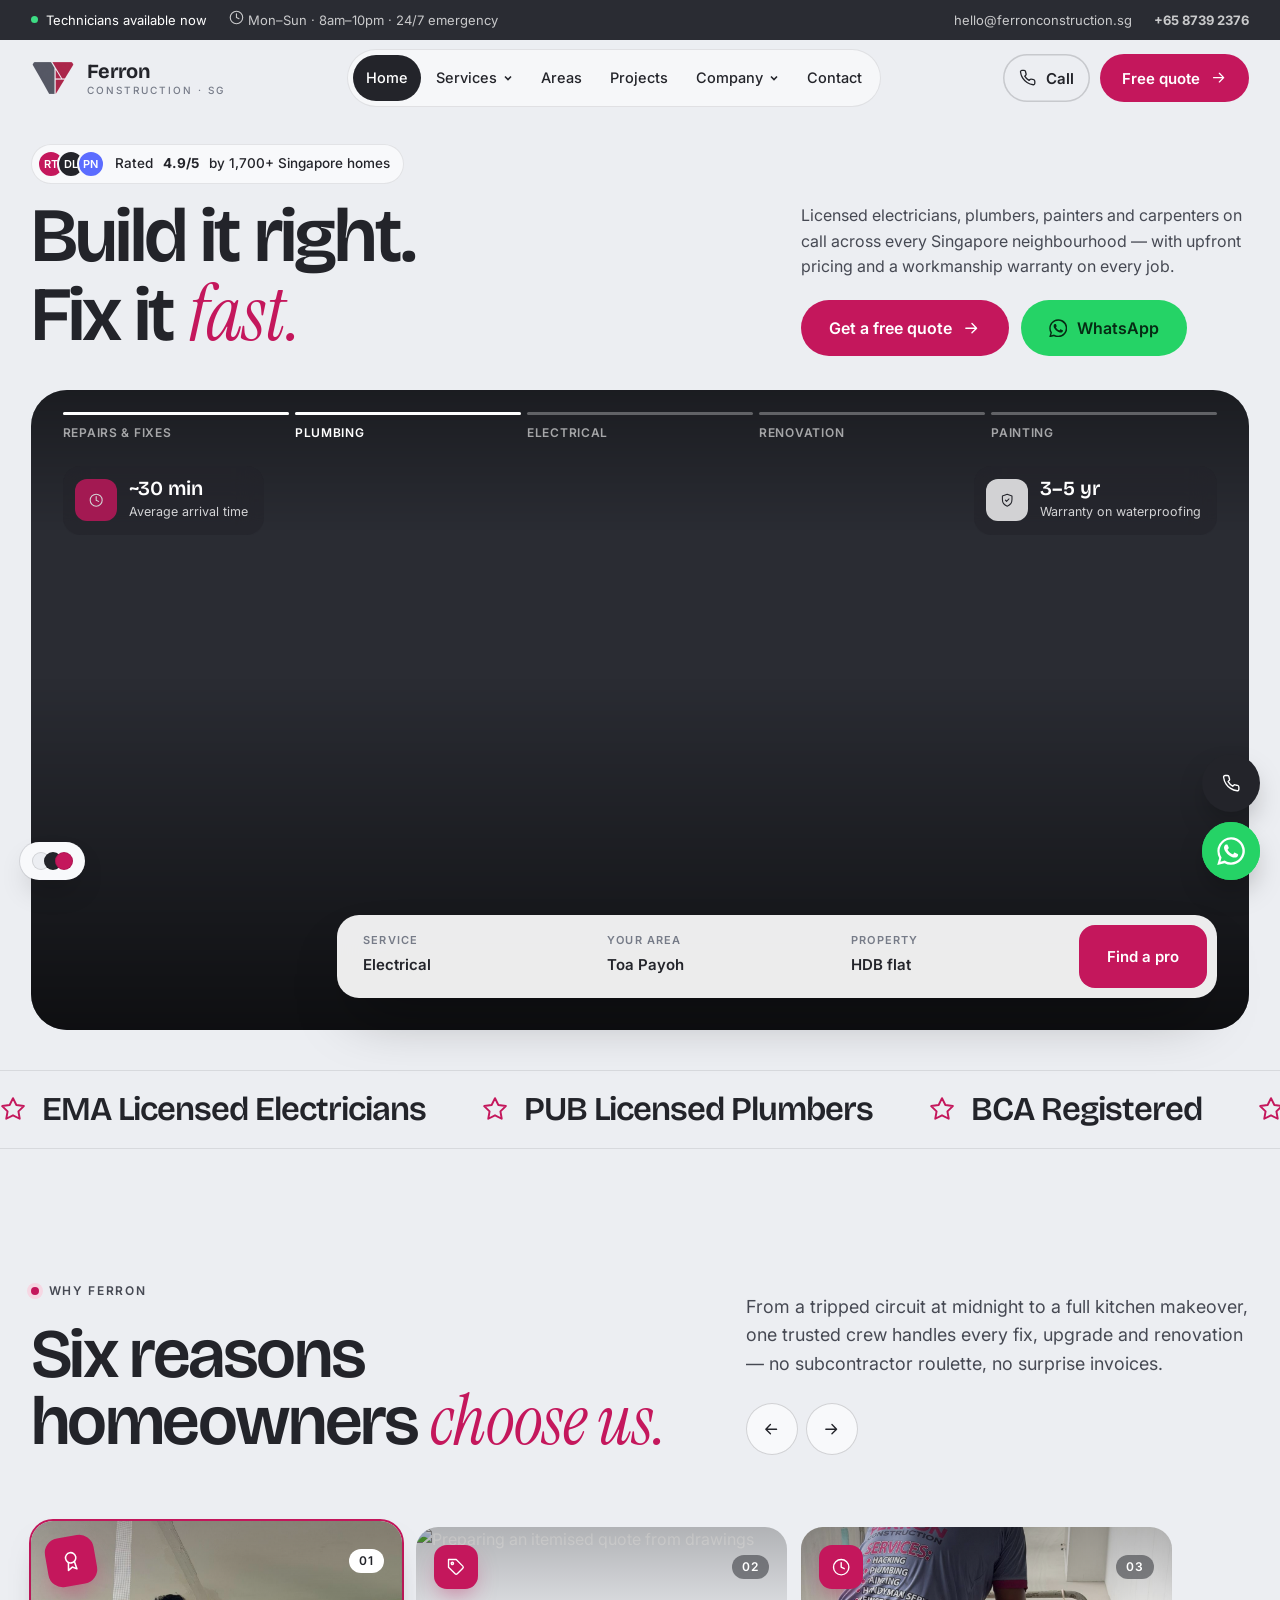
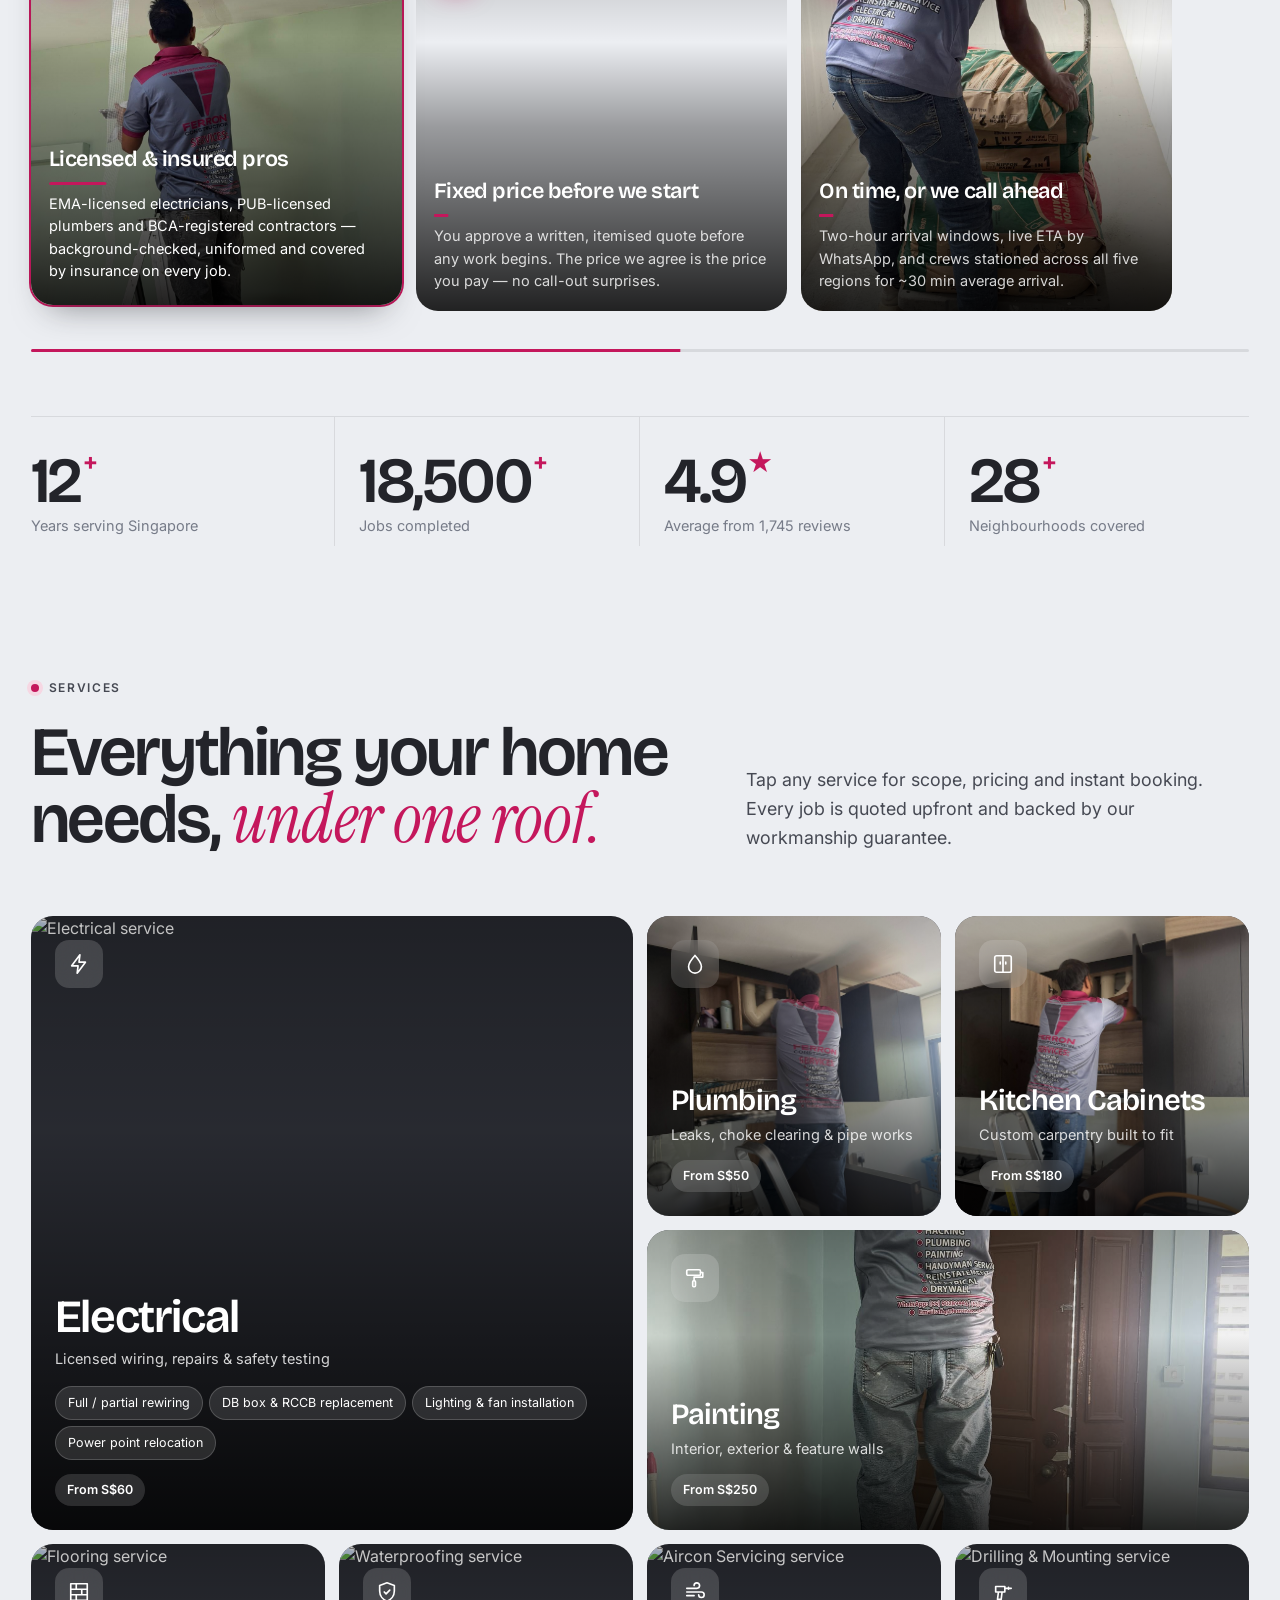
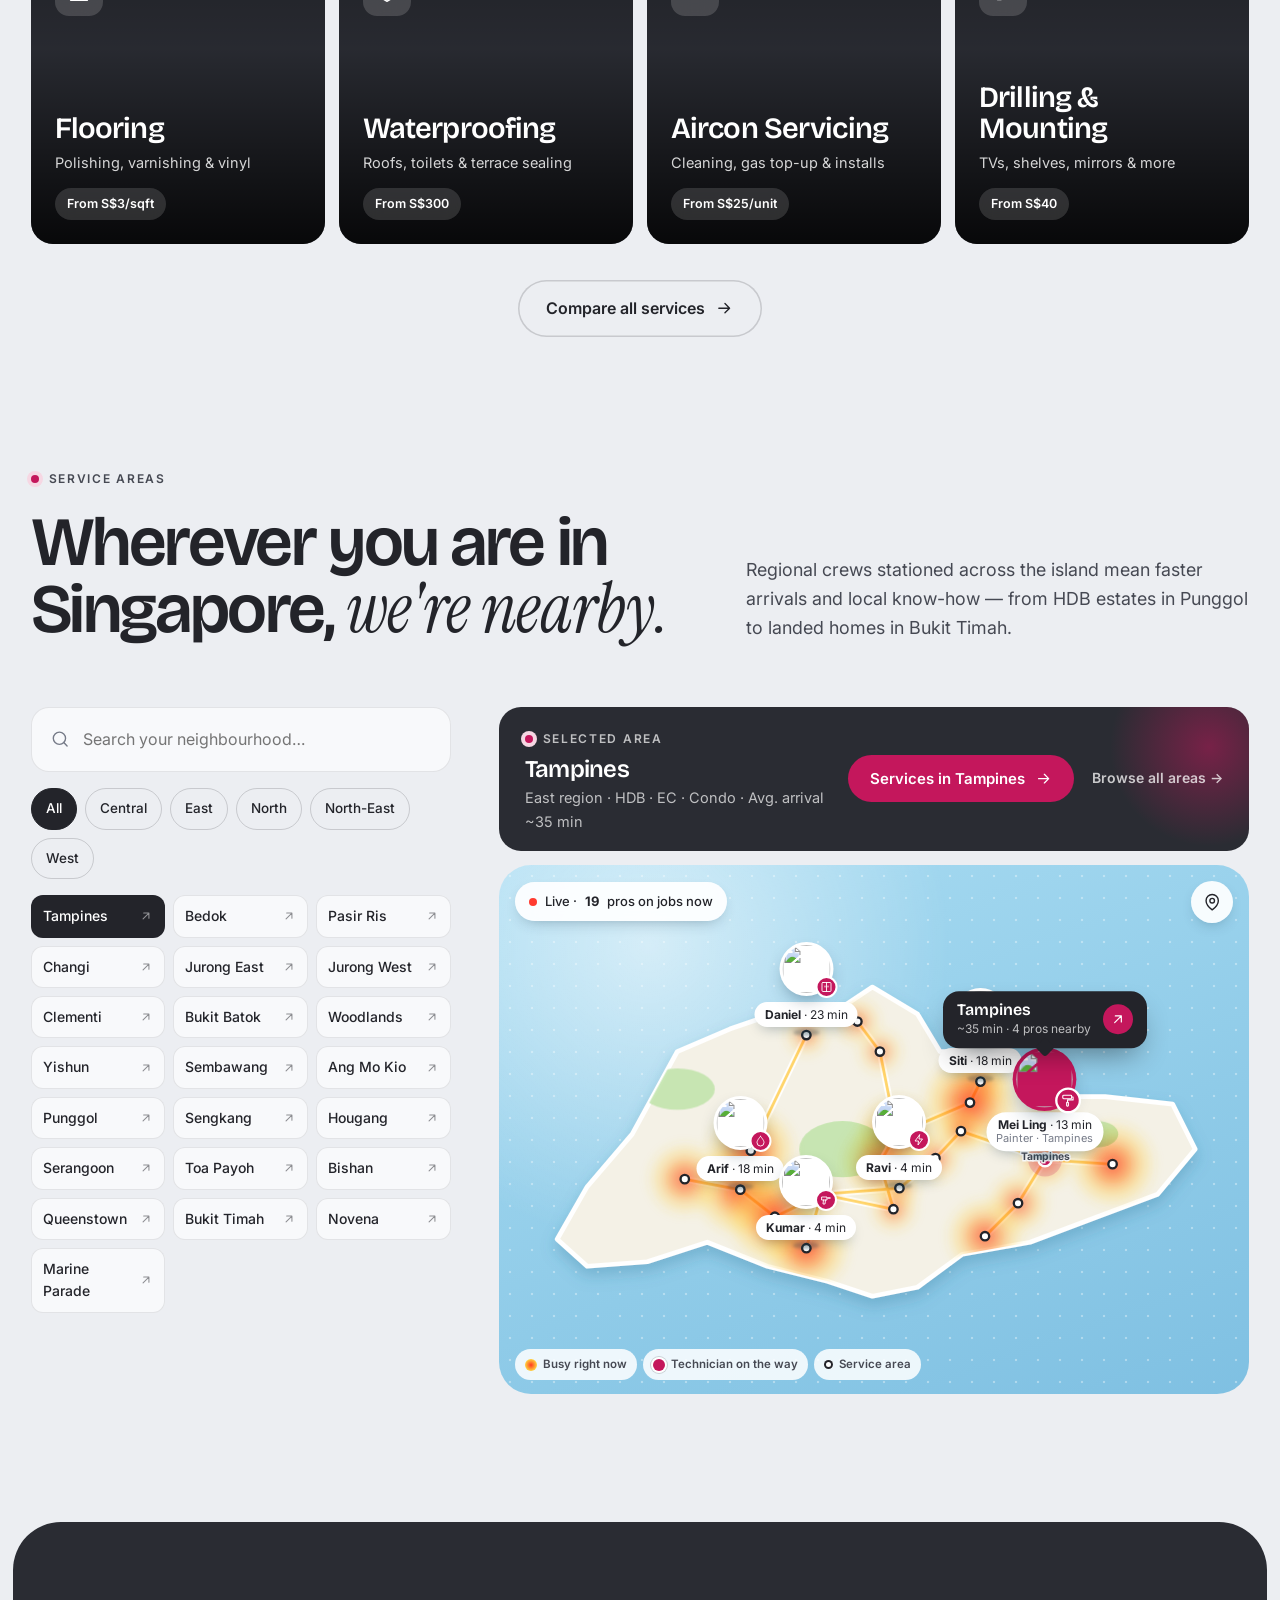
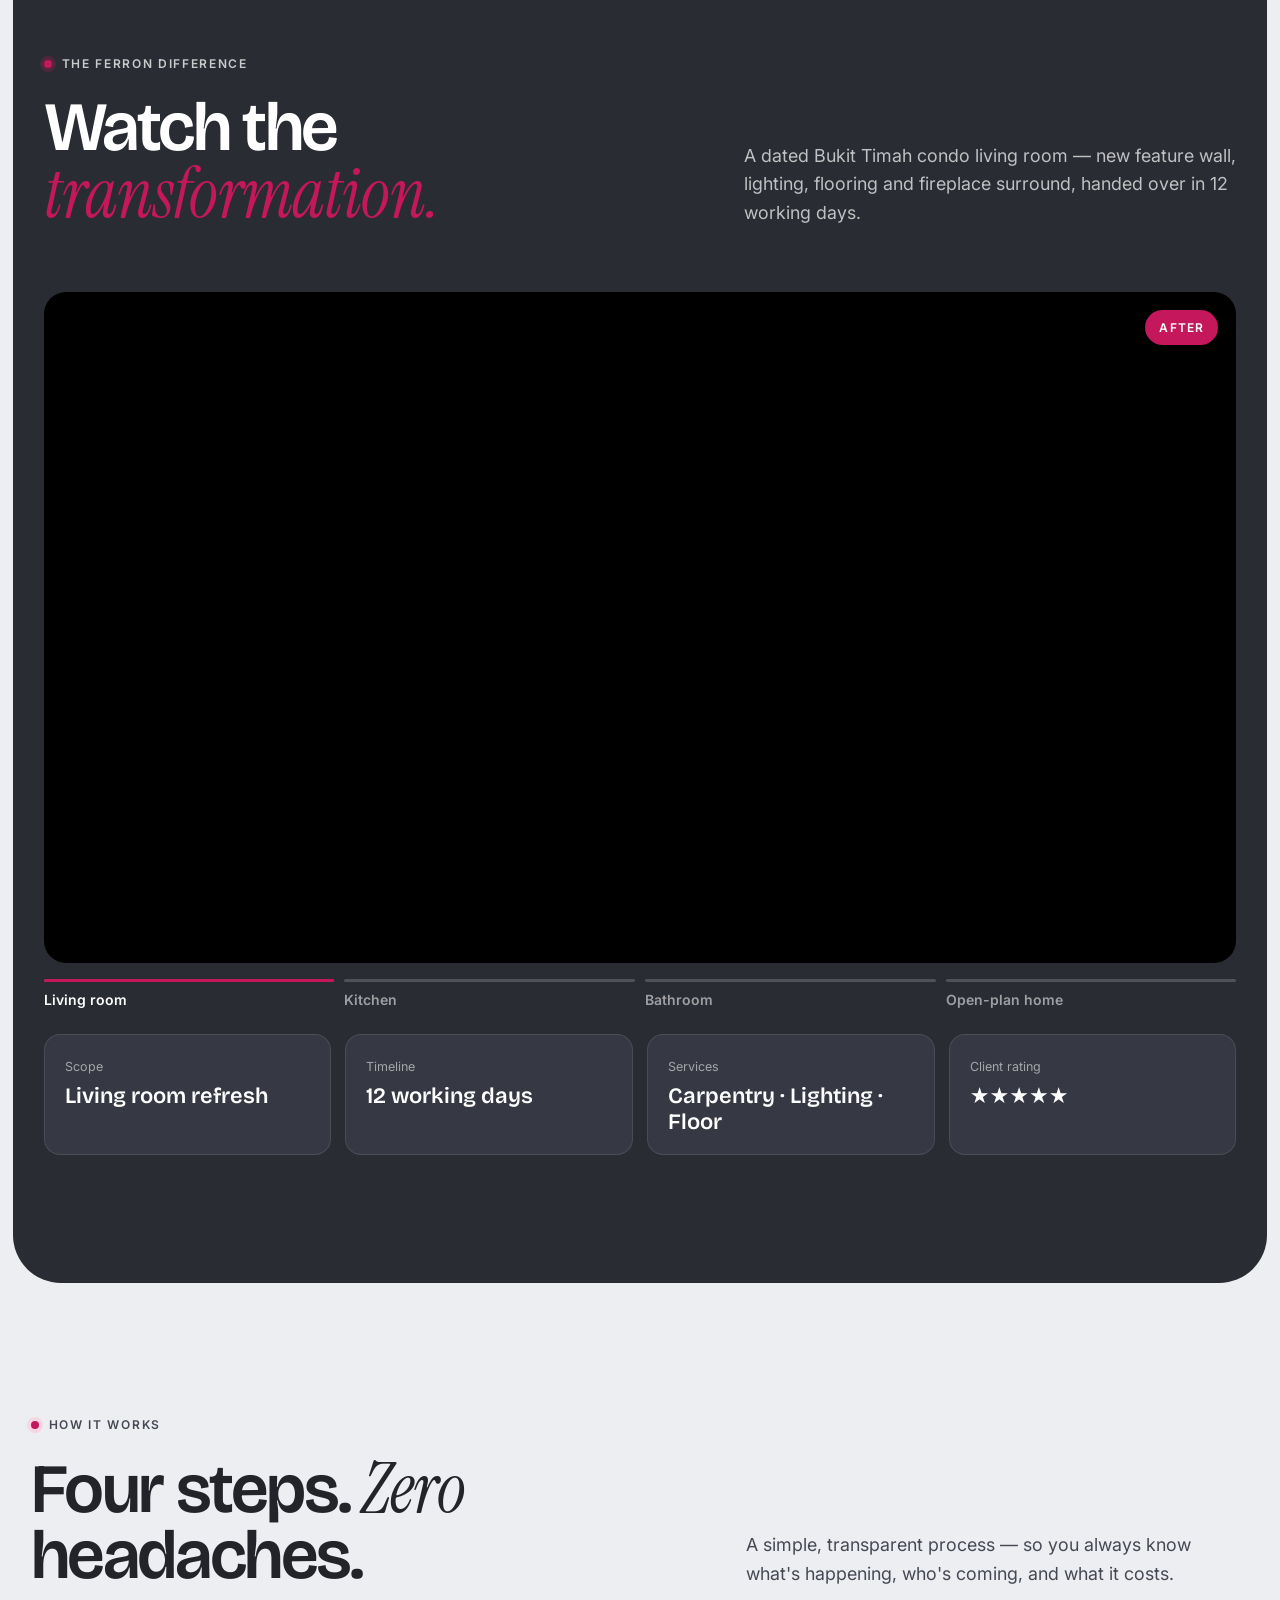
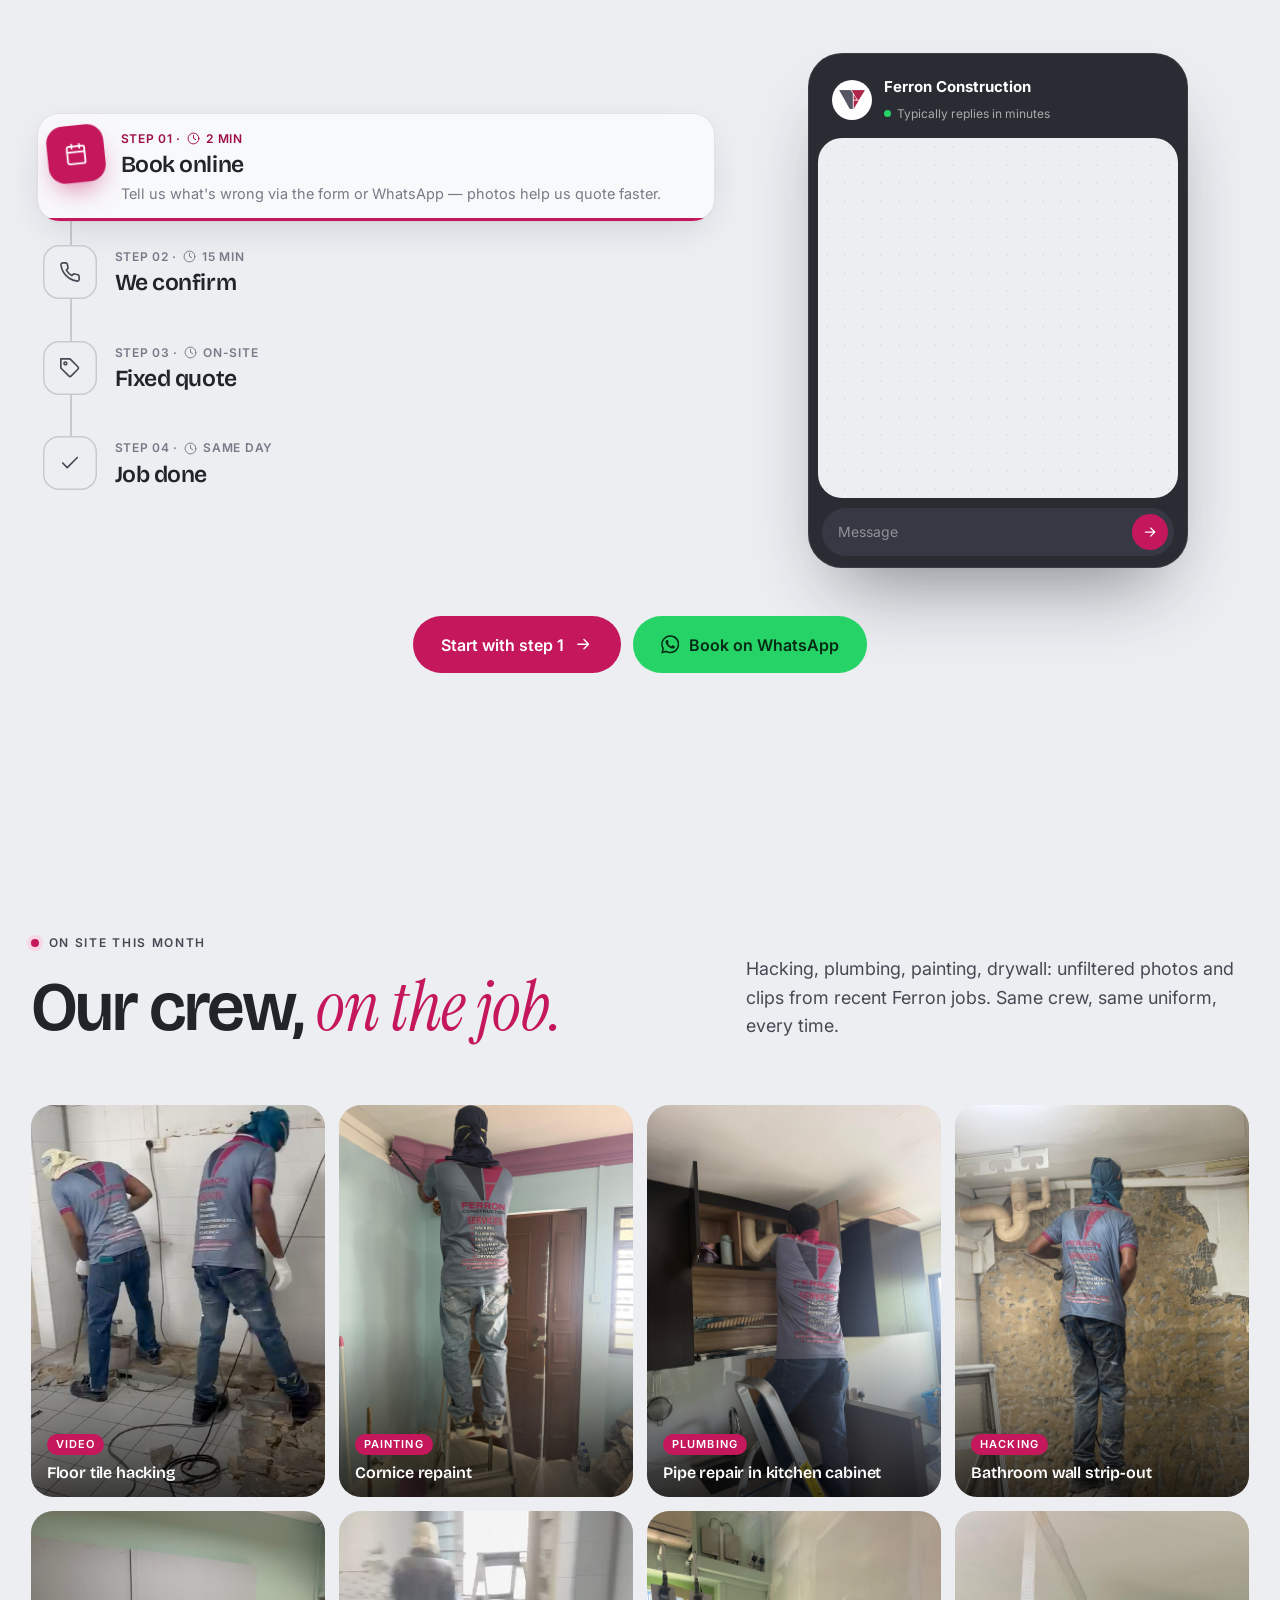
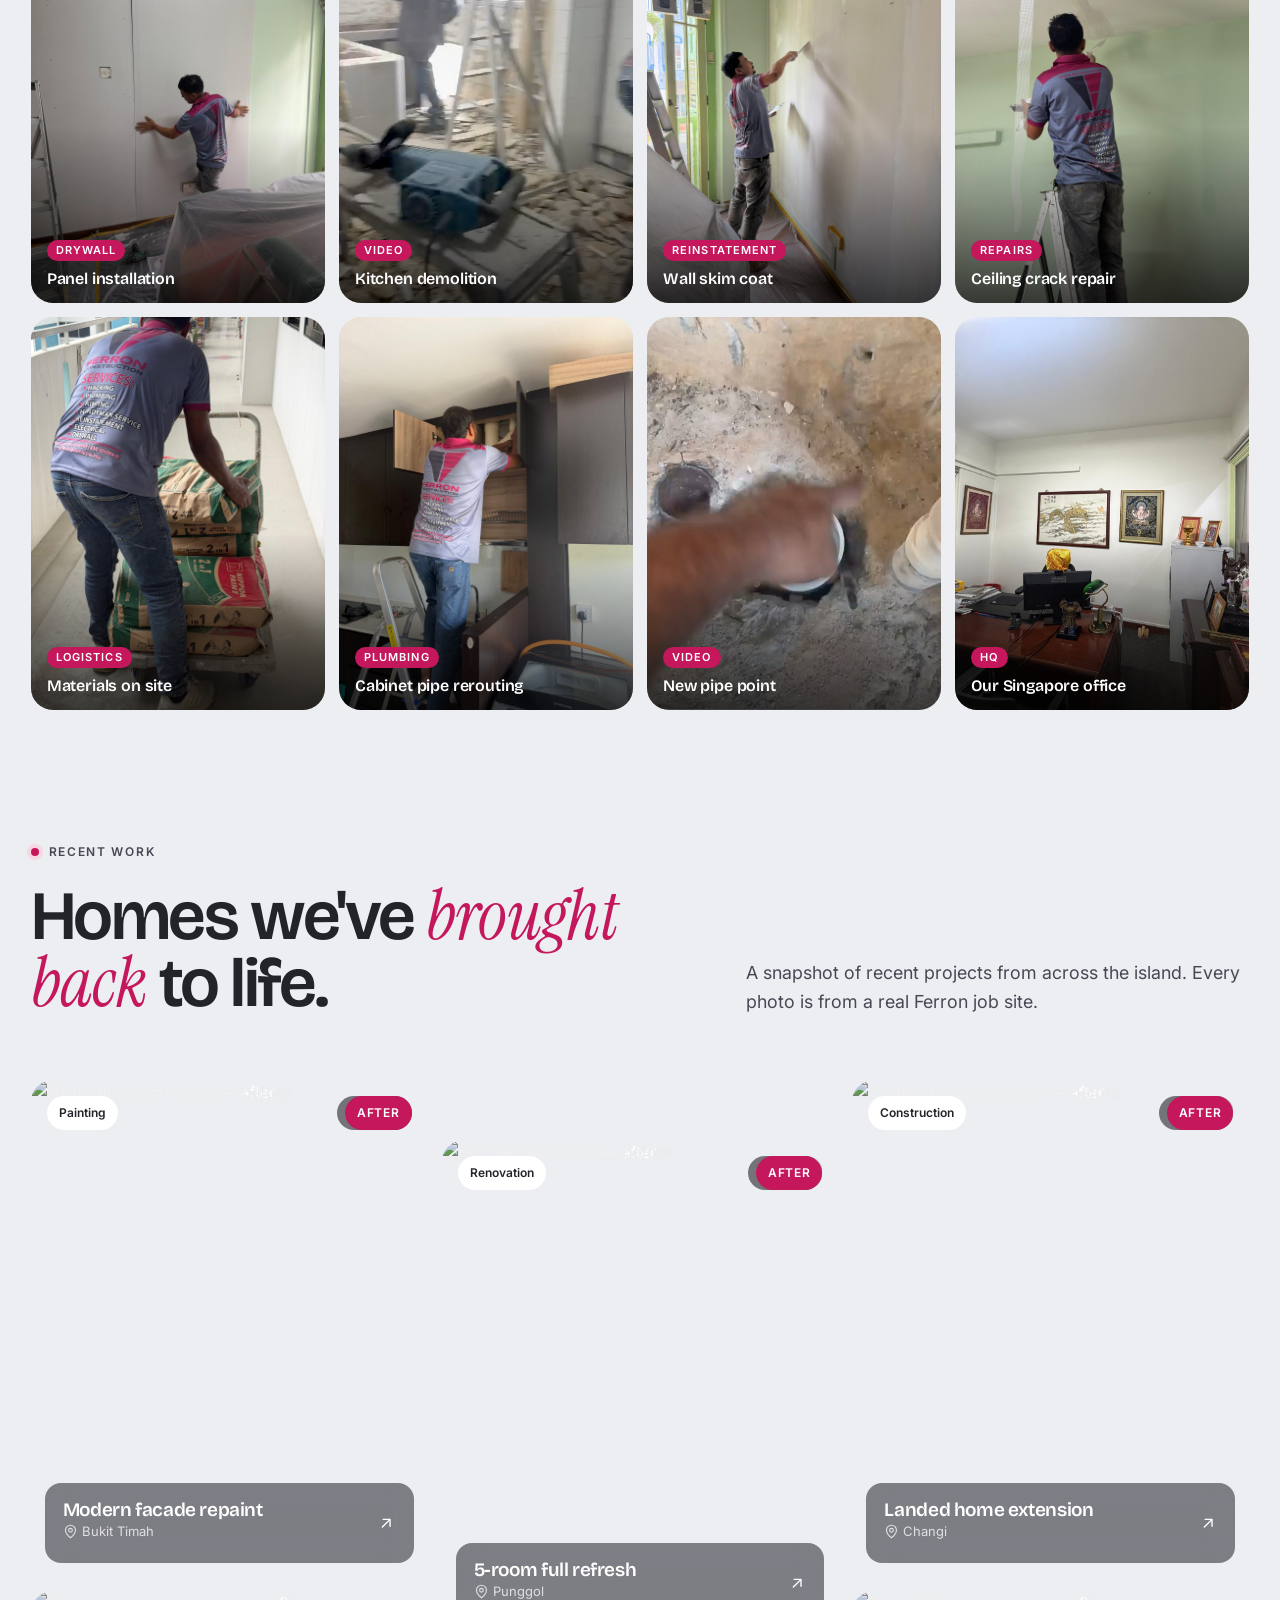
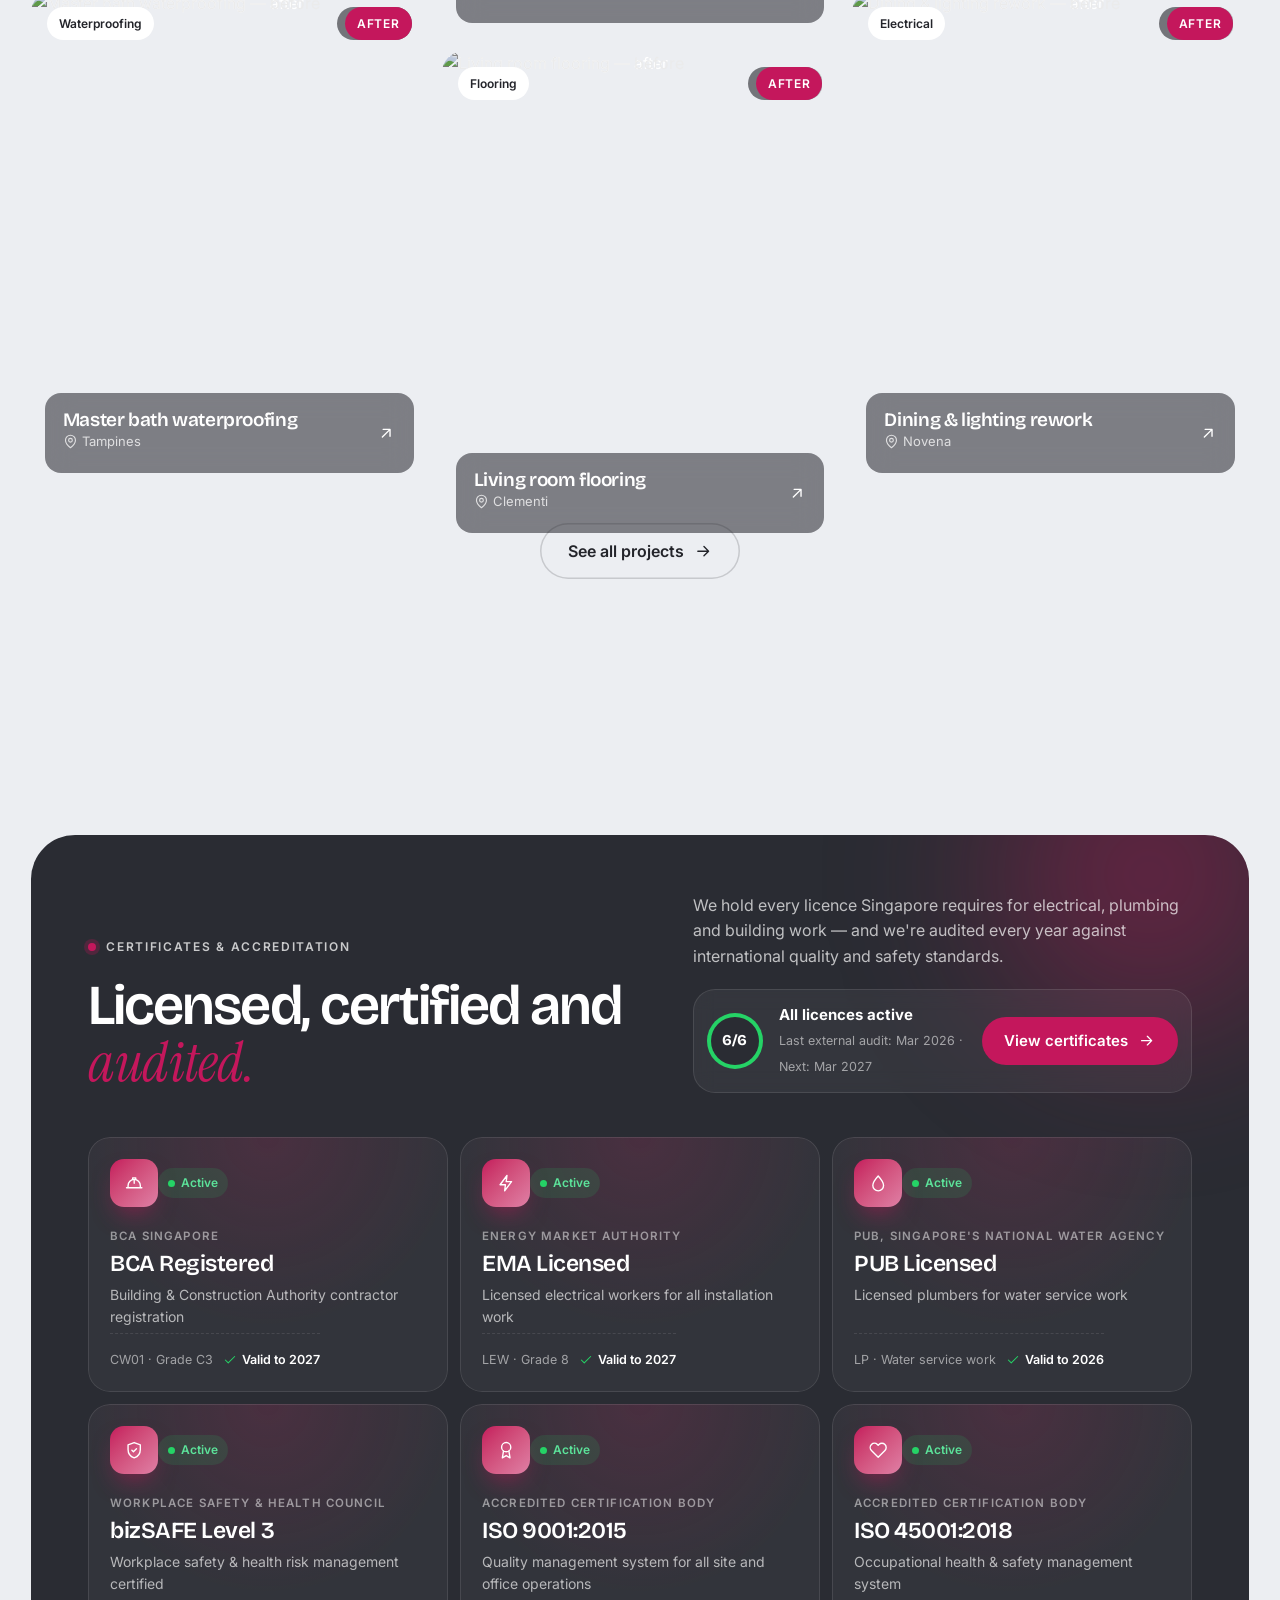
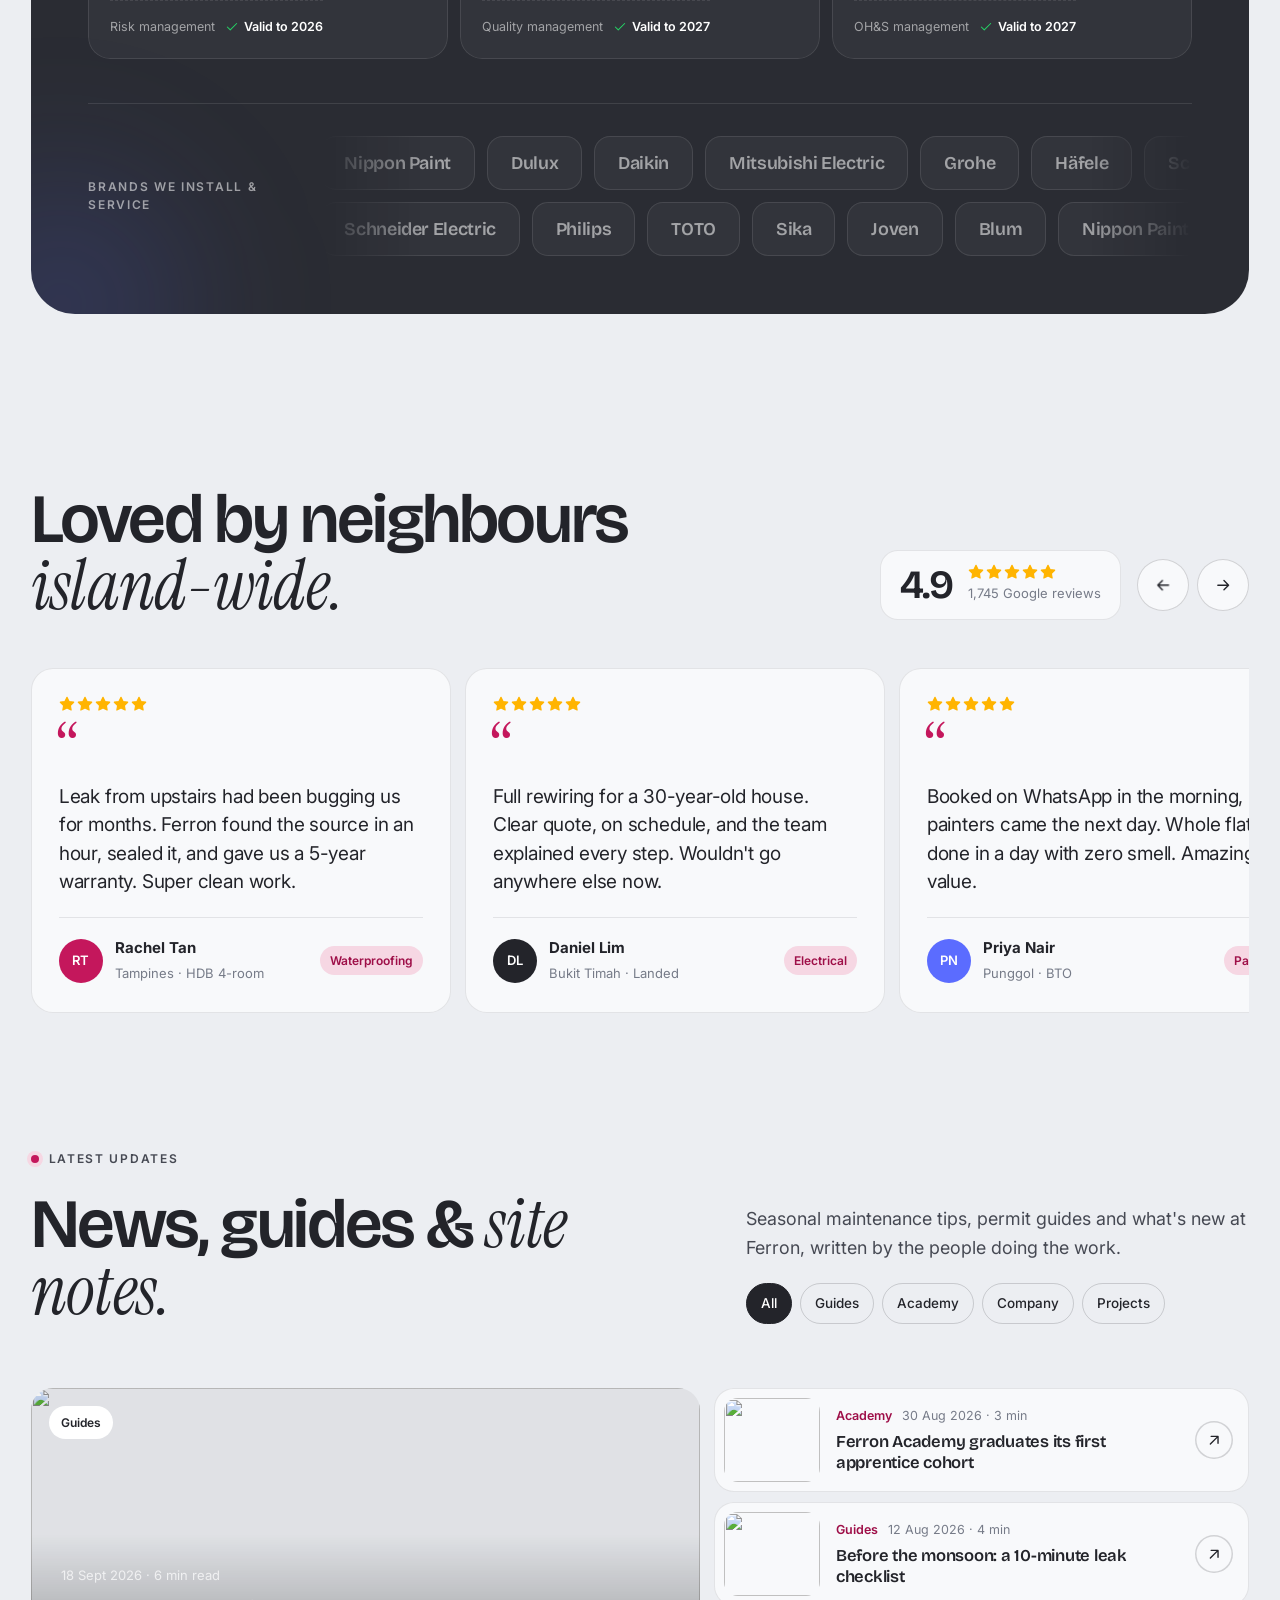
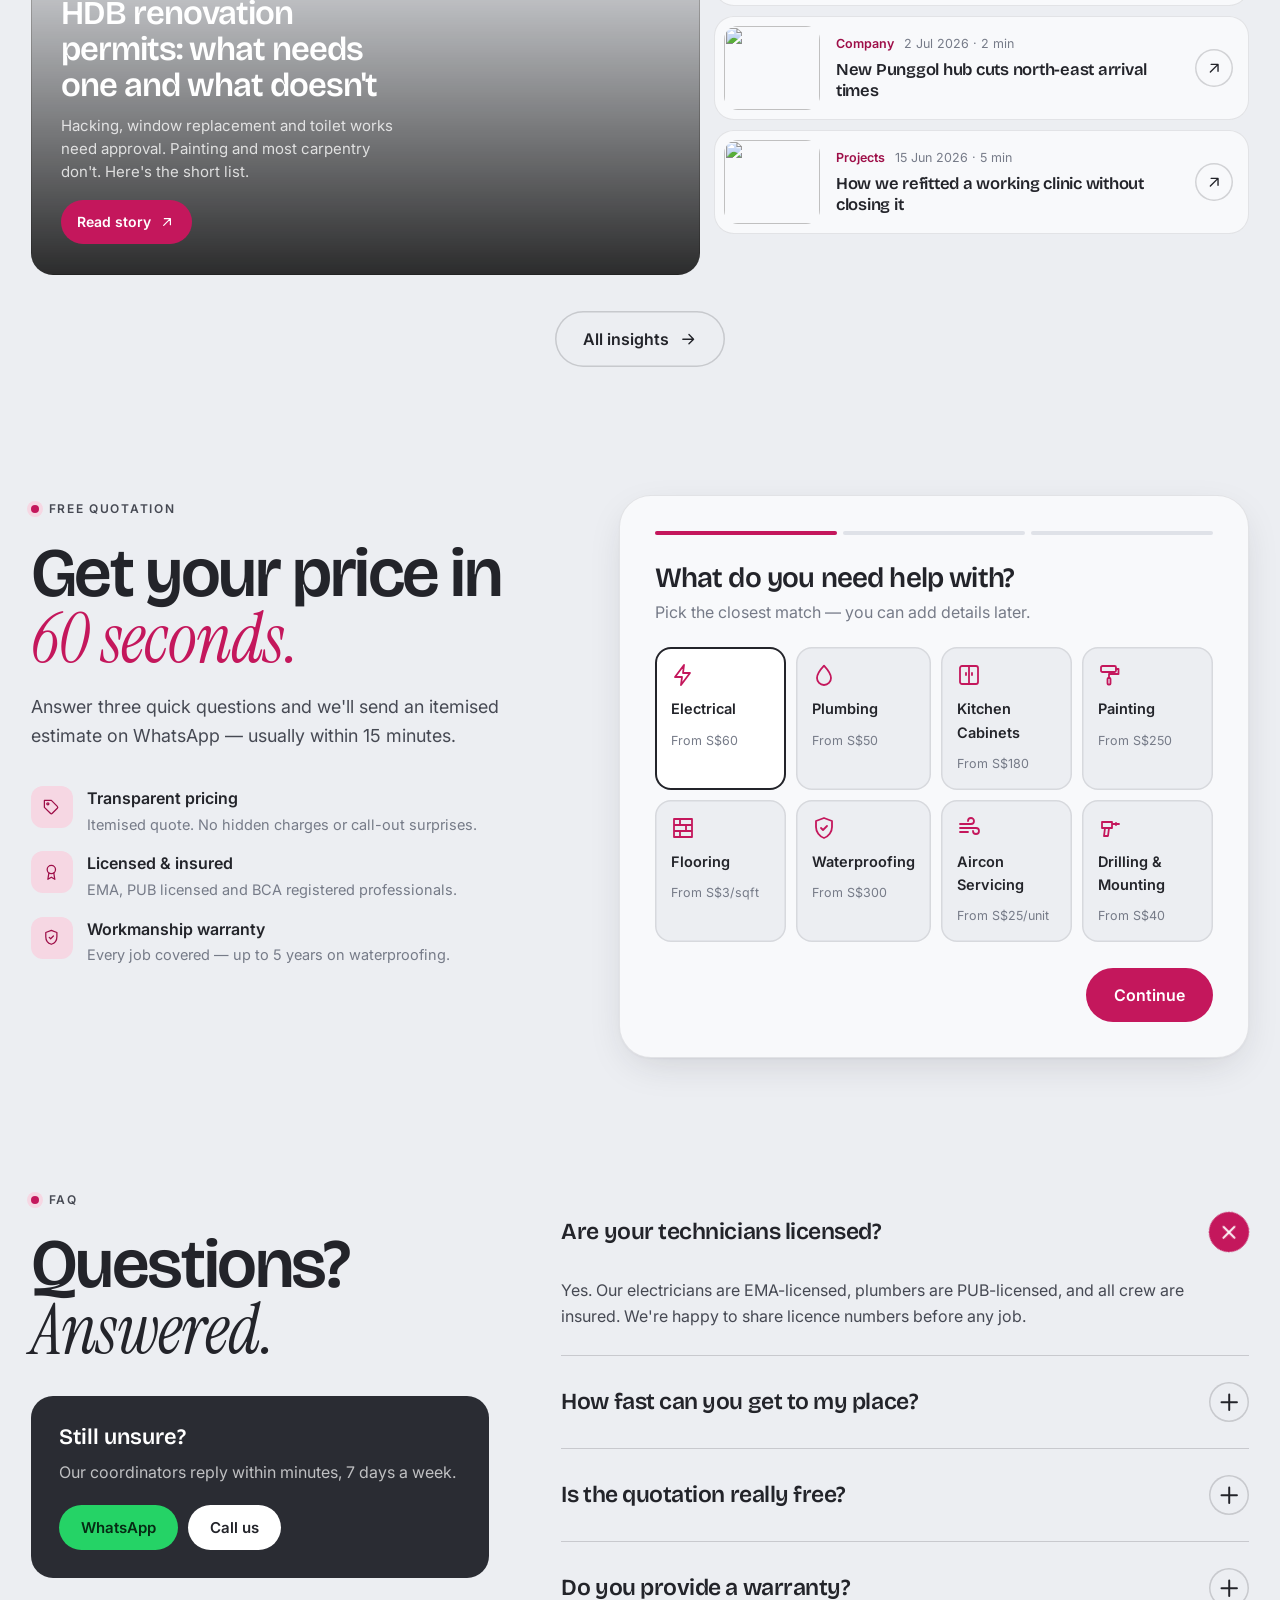
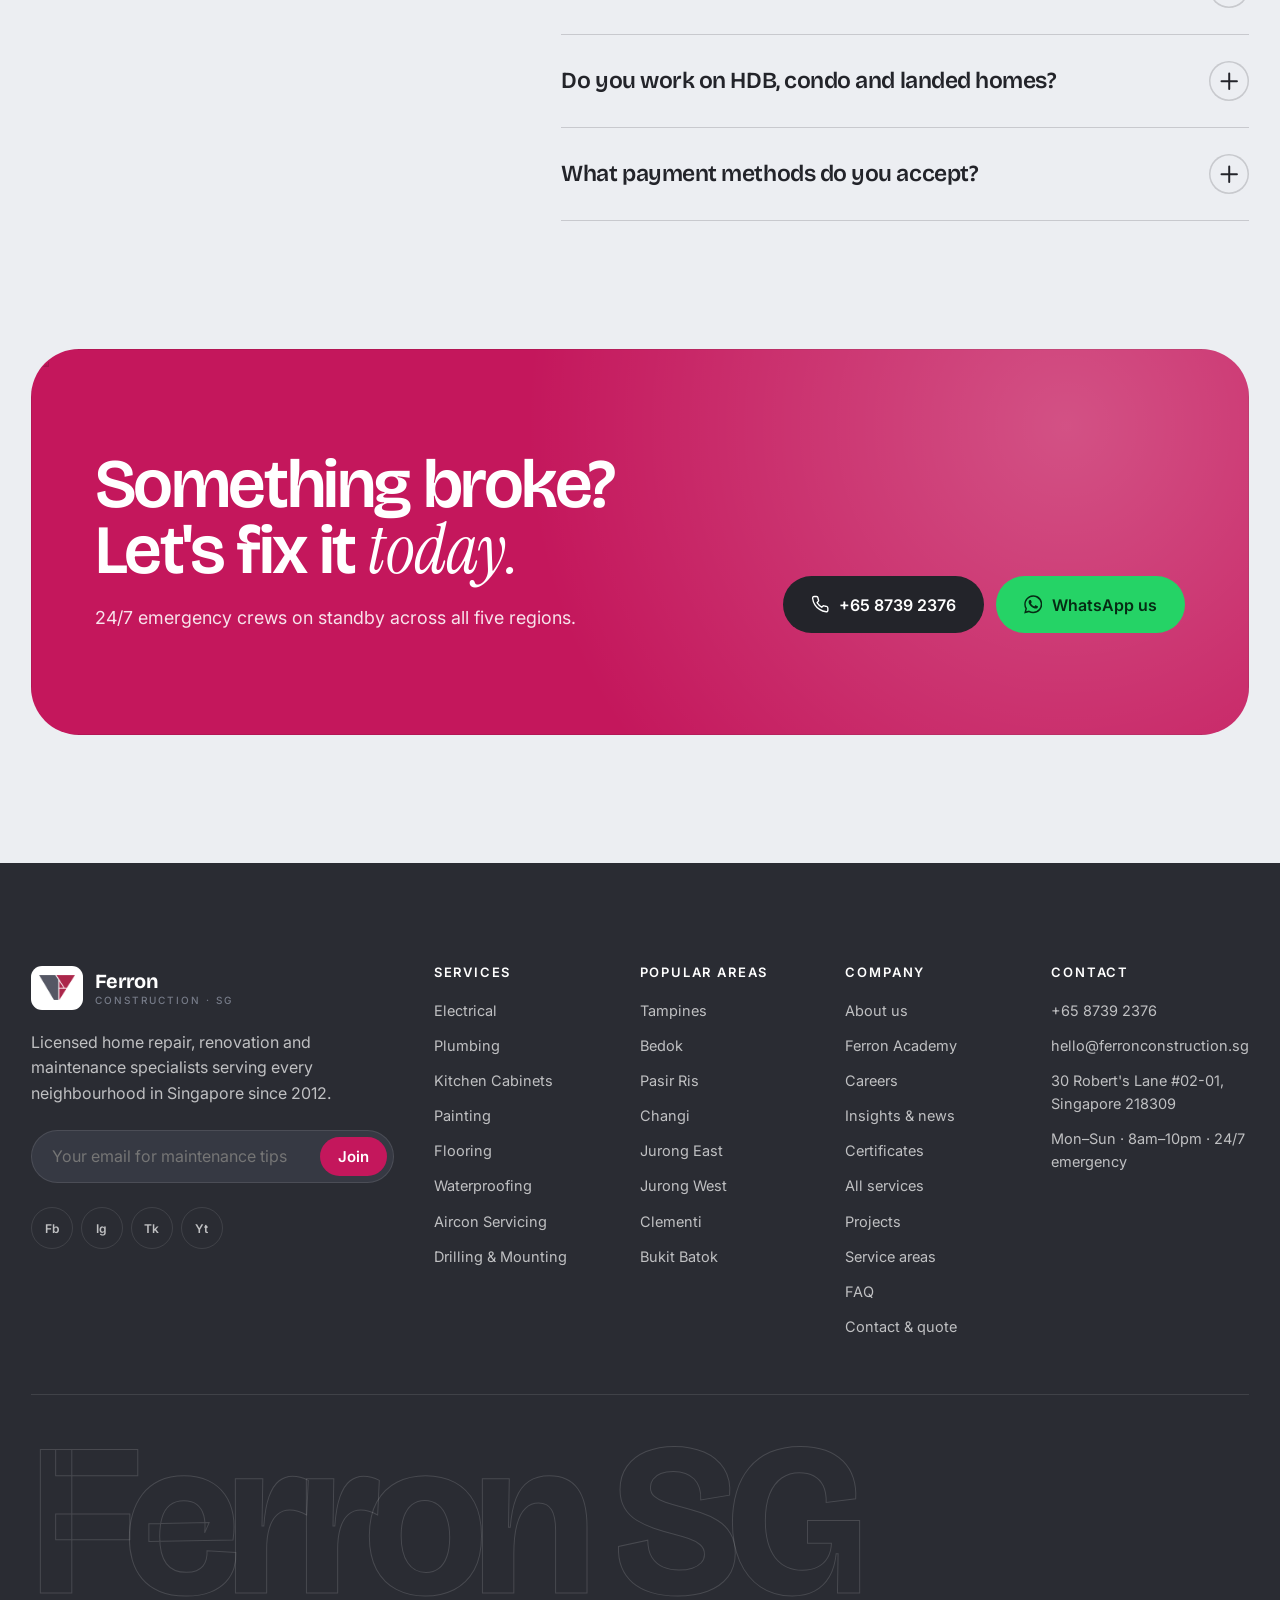
==== commit 4f5371b9: "Add Ferron brand palette, palette switcher, client media and new logo - Default palette taken from t" ====
--- a/index.html
+++ b/index.html
@@ -8,7 +8,9 @@
   <link rel="preconnect" href="https://fonts.googleapis.com">
   <link rel="preconnect" href="https://fonts.gstatic.com" crossorigin>
   <link href="https://fonts.googleapis.com/css2?family=Bricolage+Grotesque:opsz,wght@12..96,500;12..96,600;12..96,700&family=Instrument+Serif:ital@0;1&family=Inter:wght@400;500;600&display=swap" rel="stylesheet">
+  <link rel="icon" type="image/png" href="assets/img/favicon.png">
   <link rel="stylesheet" href="assets/css/style.css">
+  <script>try{var p=new URLSearchParams(location.search).get("palette")||localStorage.getItem("ferron-palette");if(p&&p!=="ferron")document.documentElement.dataset.palette=p}catch(e){}</script>
 </head>
 <body>
 
@@ -19,7 +21,7 @@
       <div class="hero-grid">
         <div>
           <div class="hero-badge">
-            <span class="avatars"><span style="background:#ff5b1f">RT</span><span style="background:#141311">DL</span><span style="background:#5b6cff">PN</span></span>
+            <span class="avatars"><span style="background:var(--ember)">RT</span><span style="background:var(--ink)">DL</span><span style="background:#5b6cff">PN</span></span>
             Rated <b>4.9/5</b> by 1,700+ Singapore homes
           </div>
           <h1 class="display h1">
@@ -41,7 +43,7 @@
           <div class="reel" id="reel" data-parallax aria-roledescription="carousel" aria-label="Our trades at work"></div>
           <div class="reel-bar" id="reelBar" role="tablist" aria-label="Choose a trade"></div>
           <div class="hero-float"><span class="hf-ico" id="hfIco"></span><div><b>~30 min</b><span>Average arrival time</span></div></div>
-          <div class="hero-float right"><span class="hf-ico" style="background:#fff;color:#141311" id="hfIco2"></span><div><b>3–5 yr</b><span>Warranty on waterproofing</span></div></div>
+          <div class="hero-float right"><span class="hf-ico" style="background:#fff;color:var(--ink)" id="hfIco2"></span><div><b>3–5 yr</b><span>Warranty on waterproofing</span></div></div>
         </div>
 
         <form class="finder" id="finder">
@@ -74,7 +76,7 @@
       </div>
       <div class="carousel reasons" id="reasons">
         <article class="reason reveal" style="--d:0.00s">
-          <img src="https://images.unsplash.com/photo-1621905252507-b35492cc74b4?w=900&q=75&auto=format&fit=crop" alt="Licensed technician in a hard hat" loading="lazy">
+          <img src="assets/img/onsite/ceiling-crack-repair.jpg" alt="Uniformed Ferron technician taping a ceiling crack" loading="lazy">
           <div class="reason-top"><span class="reason-ico"><i data-i="award"></i></span><span class="reason-num">01</span></div>
           <div class="reason-body">
             <h3>Licensed &amp; insured pros</h3>
@@ -90,7 +92,7 @@
           </div>
         </article>
         <article class="reason reveal" style="--d:0.16s">
-          <img src="https://images.unsplash.com/photo-1589939705384-5185137a7f0f?w=900&q=75&auto=format&fit=crop" alt="Technician working on site with power tools" loading="lazy">
+          <img src="assets/img/onsite/material-delivery.jpg" alt="Ferron crew wheeling wall render to a job" loading="lazy">
           <div class="reason-top"><span class="reason-ico"><i data-i="clock"></i></span><span class="reason-num">03</span></div>
           <div class="reason-body">
             <h3>On time, or we call ahead</h3>
@@ -98,7 +100,7 @@
           </div>
         </article>
         <article class="reason reveal" style="--d:0.00s">
-          <img src="https://images.unsplash.com/photo-1581578731548-c64695cc6952?w=900&q=75&auto=format&fit=crop" alt="Technician cleaning a window after a job" loading="lazy">
+          <img src="assets/img/onsite/wall-skim-coat.jpg" alt="Floor and furniture protected while a wall is skim-coated" loading="lazy">
           <div class="reason-top"><span class="reason-ico"><i data-i="check"></i></span><span class="reason-num">04</span></div>
           <div class="reason-body">
             <h3>Spotless clean-up promise</h3>
@@ -114,7 +116,7 @@
           </div>
         </article>
         <article class="reason reveal" style="--d:0.16s">
-          <img src="https://images.unsplash.com/photo-1574359411659-15573a27fd0c?w=900&q=75&auto=format&fit=crop" alt="Painting crew working on ladders" loading="lazy">
+          <img src="assets/img/onsite/hacking-wall.jpg" alt="Ferron crew member hacking a bathroom wall" loading="lazy">
           <div class="reason-top"><span class="reason-ico"><i data-i="users"></i></span><span class="reason-num">06</span></div>
           <div class="reason-body">
             <h3>One in-house crew, end to end</h3>
@@ -244,6 +246,33 @@
     </div>
   </section>
 
+  <!-- ============ ON SITE (client photos & clips) ============ -->
+  <section class="section" id="onsite" style="padding-bottom:0">
+    <div class="container">
+      <div class="section-head split">
+        <div>
+          <span class="eyebrow reveal">On site this month</span>
+          <h2 class="display h2 reveal" style="margin-top:20px">Our crew, <span class="serif ember">on the job.</span></h2>
+        </div>
+        <p class="lead reveal">Hacking, plumbing, painting, drywall: unfiltered photos and clips from recent Ferron jobs. Same crew, same uniform, every time.</p>
+      </div>
+      <div class="onsite" id="onsiteGrid">
+        <figure class="os-tile reveal"><video muted loop playsinline preload="none" poster="assets/video/floor-hacking.jpg" src="assets/video/floor-hacking.mp4" aria-label="Two Ferron crew members hacking bathroom floor tiles"></video><figcaption><span class="os-tag">Video</span>Floor tile hacking</figcaption></figure>
+        <figure class="os-tile reveal" style="--d:.06s"><img src="assets/img/onsite/painting-cornice.jpg" alt="Painting a cornice in an HDB bedroom" loading="lazy"><figcaption><span class="os-tag">Painting</span>Cornice repaint</figcaption></figure>
+        <figure class="os-tile reveal" style="--d:.12s"><img src="assets/img/onsite/kitchen-pipe-repair.jpg" alt="Repairing a pipe inside a kitchen wall cabinet" loading="lazy"><figcaption><span class="os-tag">Plumbing</span>Pipe repair in kitchen cabinet</figcaption></figure>
+        <figure class="os-tile reveal" style="--d:.18s"><img src="assets/img/onsite/hacking-wall.jpg" alt="Hacking off old bathroom wall tiles" loading="lazy"><figcaption><span class="os-tag">Hacking</span>Bathroom wall strip-out</figcaption></figure>
+        <figure class="os-tile reveal"><img src="assets/img/onsite/drywall-install.jpg" alt="Fitting drywall panels over an old wall" loading="lazy"><figcaption><span class="os-tag">Drywall</span>Panel installation</figcaption></figure>
+        <figure class="os-tile reveal" style="--d:.06s"><video muted loop playsinline preload="none" poster="assets/video/demolition-site.jpg" src="assets/video/demolition-site.mp4" aria-label="Walkthrough of a kitchen during demolition"></video><figcaption><span class="os-tag">Video</span>Kitchen demolition</figcaption></figure>
+        <figure class="os-tile reveal" style="--d:.12s"><img src="assets/img/onsite/wall-skim-coat.jpg" alt="Skim-coating a wall with floor protection laid" loading="lazy"><figcaption><span class="os-tag">Reinstatement</span>Wall skim coat</figcaption></figure>
+        <figure class="os-tile reveal" style="--d:.18s"><img src="assets/img/onsite/ceiling-crack-repair.jpg" alt="Taping a ceiling crack with fibreglass mesh" loading="lazy"><figcaption><span class="os-tag">Repairs</span>Ceiling crack repair</figcaption></figure>
+        <figure class="os-tile reveal"><img src="assets/img/onsite/material-delivery.jpg" alt="Delivering bags of wall render to site" loading="lazy"><figcaption><span class="os-tag">Logistics</span>Materials on site</figcaption></figure>
+        <figure class="os-tile reveal" style="--d:.06s"><img src="assets/img/onsite/kitchen-cabinet-plumbing.jpg" alt="Working on plumbing behind kitchen cabinets" loading="lazy"><figcaption><span class="os-tag">Plumbing</span>Cabinet pipe rerouting</figcaption></figure>
+        <figure class="os-tile reveal" style="--d:.12s"><video muted loop playsinline preload="none" poster="assets/video/pipe-point.jpg" src="assets/video/pipe-point.mp4" aria-label="Close-up of a new floor pipe point"></video><figcaption><span class="os-tag">Video</span>New pipe point</figcaption></figure>
+        <figure class="os-tile reveal" style="--d:.18s"><img src="assets/img/onsite/office-director.jpg" alt="Inside the Ferron office in Singapore" loading="lazy"><figcaption><span class="os-tag">HQ</span>Our Singapore office</figcaption></figure>
+      </div>
+    </div>
+  </section>
+
   <!-- ============ PROJECTS ============ -->
   <section class="section" id="projects">
     <div class="container">
--- a/assets/css/style.css
+++ b/assets/css/style.css
@@ -1,29 +1,37 @@
 /* ==========================================================================
    Ferron Construction SG — Design system
-   Palette: concrete paper · graphite ink · ember orange
+   Palette: switchable via <html data-palette="…"> (see palettes below).
+     Default "ferron" is taken from the crew T-shirt: light steel grey,
+     charcoal and magenta. "--ember" is the brand accent in every palette.
    Type: Bricolage Grotesque (display) · Inter (UI) · Instrument Serif (accent)
    ========================================================================== */
 
 :root {
-  --paper: #f4f1eb;
-  --paper-2: #ebe6dc;
-  --card: #fbfaf7;
-  --ink: #141311;
-  --ink-2: #3b3833;
-  --muted: #7a746a;
-  --line: rgba(20, 19, 17, 0.1);
-  --line-strong: rgba(20, 19, 17, 0.18);
-  --ember: #ff5b1f;
-  --ember-deep: #e2470f;
-  --ember-soft: #ffe3d6;
-  --night: #121110;
-  --night-2: #1d1b19;
+  /* Ferron Grey — T-shirt palette (default) */
+  --paper: #eceef2;
+  --paper-2: #dfe2e8;
+  --card: #f8f9fb;
+  --ink: #23242a;
+  --ink-2: #464953;
+  --muted: #767b88;
+  --ink-rgb: 35, 36, 42;
+  --paper-rgb: 236, 238, 242;
+  --ember: #c4175c;
+  --ember-deep: #9e0f48;
+  --ember-soft: #f6d7e3;
+  --ember-rgb: 196, 23, 92;
+  --night: #2a2c33;
+  --night-2: #363943;
+  --steel: #8b93a6;
+
+  --line: rgba(var(--ink-rgb), 0.1);
+  --line-strong: rgba(var(--ink-rgb), 0.18);
   --night-line: rgba(255, 255, 255, 0.1);
   --wa: #25d366;
 
   --radius: 22px;
   --radius-sm: 14px;
-  --shadow: 0 1px 2px rgba(20, 19, 17, .04), 0 12px 40px -12px rgba(20, 19, 17, .18);
+  --shadow: 0 1px 2px rgba(var(--ink-rgb), .04), 0 12px 40px -12px rgba(var(--ink-rgb), .18);
   --ease: cubic-bezier(.2, .7, .1, 1);
   --container: 1520px;
   --gutter: clamp(14px, 2.4vw, 32px);
@@ -31,6 +39,40 @@
   --f-display: "Bricolage Grotesque", system-ui, sans-serif;
   --f-ui: "Inter", system-ui, sans-serif;
   --f-serif: "Instrument Serif", Georgia, serif;
+}
+
+/* ---------- Alternate palettes ---------- */
+/* Ferron Steel — the shirt's blue-grey body as the page tone, magenta accent */
+:root[data-palette="steel"] {
+  --paper: #d9dde5; --paper-2: #c9ced9; --card: #eef0f4;
+  --ink: #1c1d22; --ink-2: #3a3d46; --muted: #5f6573;
+  --ink-rgb: 28, 29, 34; --paper-rgb: 217, 221, 229;
+  --ember: #b8124f; --ember-deep: #920c3e; --ember-soft: #f3d3df; --ember-rgb: 184, 18, 79;
+  --night: #1f2127; --night-2: #2c2f37; --steel: #7d859a;
+}
+/* Ocean Slate — cool grey with a trustworthy blue */
+:root[data-palette="ocean"] {
+  --paper: #edf0f3; --paper-2: #e0e5eb; --card: #f8fafc;
+  --ink: #15202b; --ink-2: #37465a; --muted: #6b7889;
+  --ink-rgb: 21, 32, 43; --paper-rgb: 237, 240, 243;
+  --ember: #1f6fd1; --ember-deep: #1758a8; --ember-soft: #d8e7fa; --ember-rgb: 31, 111, 209;
+  --night: #121b26; --night-2: #1c2734; --steel: #8796a8;
+}
+/* Forest Stone — warm stone with deep green */
+:root[data-palette="forest"] {
+  --paper: #f1efe9; --paper-2: #e5e1d6; --card: #fafaf6;
+  --ink: #161a16; --ink-2: #374036; --muted: #737a6e;
+  --ink-rgb: 22, 26, 22; --paper-rgb: 241, 239, 233;
+  --ember: #1f7a4d; --ember-deep: #17603c; --ember-soft: #d6eee0; --ember-rgb: 31, 122, 77;
+  --night: #131813; --night-2: #1e251e; --steel: #8d968a;
+}
+/* Ember Classic — the original concrete & orange look */
+:root[data-palette="ember"] {
+  --paper: #f4f1eb; --paper-2: #ebe6dc; --card: #fbfaf7;
+  --ink: #141311; --ink-2: #3b3833; --muted: #7a746a;
+  --ink-rgb: 20, 19, 17; --paper-rgb: 244, 241, 235;
+  --ember: #ff5b1f; --ember-deep: #e2470f; --ember-soft: #ffe3d6; --ember-rgb: 255, 91, 31;
+  --night: #121110; --night-2: #1d1b19; --steel: #8a8378;
 }
 
 *, *::before, *::after { box-sizing: border-box; }
@@ -95,7 +137,7 @@
   background: var(--ember); transform: translateY(101%); transition: transform .45s var(--ease);
 }
 .btn:hover::after { transform: none; }
-.btn:hover { transform: translateY(-2px); box-shadow: 0 14px 30px -12px rgba(255, 91, 31, .6); }
+.btn:hover { transform: translateY(-2px); box-shadow: 0 14px 30px -12px rgba(var(--ember-rgb), .6); }
 .btn .ico { transition: transform .4s var(--ease); }
 .btn:hover .ico:last-child { transform: translateX(3px); }
 .btn-ember { --bg: var(--ember); }
@@ -125,7 +167,7 @@
   transition: background .3s, box-shadow .3s, backdrop-filter .3s;
 }
 .nav.scrolled {
-  background: rgba(244, 241, 235, .78);
+  background: rgba(var(--paper-rgb), .78);
   backdrop-filter: saturate(1.6) blur(16px); -webkit-backdrop-filter: saturate(1.6) blur(16px);
   box-shadow: 0 1px 0 var(--line);
 }
@@ -133,10 +175,10 @@
 .nav .container { display: flex; align-items: center; justify-content: space-between; height: 76px; gap: 24px; }
 .logo { display: inline-flex; align-items: center; gap: 12px; font: 700 20px/1 var(--f-display); letter-spacing: -0.03em; }
 .logo-mark {
-  width: 38px; height: 38px; border-radius: 11px; background: var(--ink); color: var(--ember);
+  width: 44px; height: 38px; border-radius: 11px;
   display: grid; place-items: center; position: relative; overflow: hidden;
 }
-.logo-mark svg { width: 22px; height: 22px; }
+.logo-mark img { width: 44px; height: auto; }
 .logo small { display: block; font: 500 10px/1 var(--f-ui); letter-spacing: .2em; color: var(--muted); margin-top: 4px; }
 
 .menu { display: flex; align-items: center; gap: clamp(4px, .8vw, 14px); list-style: none; margin: 0; padding: 6px; border-radius: 999px; background: rgba(255,255,255,.5); box-shadow: inset 0 0 0 1px var(--line); }
@@ -191,7 +233,8 @@
 }
 .drawer.open { clip-path: circle(150% at calc(100% - 40px) 40px); }
 .drawer-head { display: flex; justify-content: space-between; align-items: center; margin-bottom: 40px; }
-.drawer .logo-mark { background: var(--ember); color: var(--night); }
+.drawer .logo-mark { width: 52px; height: 44px; background: #fff; }
+.drawer .logo-mark img { width: 36px; }
 .drawer nav a { display: flex; justify-content: space-between; align-items: center; padding: 18px 0; border-bottom: 1px solid var(--night-line); font: 600 32px/1 var(--f-display); letter-spacing: -0.03em; }
 .drawer nav a:hover { color: var(--ember); }
 .drawer .drawer-services { display: flex; flex-wrap: wrap; gap: 8px; margin: 28px 0; }
@@ -278,7 +321,7 @@
 .hero-float {
   position: absolute; top: clamp(60px, 6vw, 76px); left: clamp(14px, 3vw, 32px);
   display: flex; align-items: center; gap: 12px; padding: 12px 16px 12px 12px; border-radius: 18px;
-  background: rgba(20,19,17,.55); backdrop-filter: blur(14px); -webkit-backdrop-filter: blur(14px); color: #fff;
+  background: rgba(var(--ink-rgb), .55); backdrop-filter: blur(14px); -webkit-backdrop-filter: blur(14px); color: #fff;
   animation: floaty 6s ease-in-out infinite;
 }
 .hero-float .hf-ico { width: 42px; height: 42px; border-radius: 12px; background: var(--ember); display: grid; place-items: center; }
@@ -310,8 +353,8 @@
 .reason::before { content: ""; position: absolute; inset: 0; z-index: -1; background: linear-gradient(180deg, rgba(0,0,0,.25), rgba(0,0,0,0) 30%, rgba(0,0,0,.35) 52%, rgba(0,0,0,.86)); }
 .reason:hover > img { transform: scale(1.05); }
 .reason-top { display: flex; justify-content: space-between; align-items: center; }
-.reason-ico { width: 44px; height: 44px; border-radius: 13px; display: grid; place-items: center; background: var(--ember); color: #fff; box-shadow: 0 10px 24px -8px rgba(255, 91, 31, .6); }
-.reason-num { padding: 6px 10px; border-radius: 999px; background: rgba(20,19,17,.5); backdrop-filter: blur(10px); -webkit-backdrop-filter: blur(10px); font: 600 12px/1 var(--f-ui); letter-spacing: .08em; }
+.reason-ico { width: 44px; height: 44px; border-radius: 13px; display: grid; place-items: center; background: var(--ember); color: #fff; box-shadow: 0 10px 24px -8px rgba(var(--ember-rgb), .6); }
+.reason-num { padding: 6px 10px; border-radius: 999px; background: rgba(var(--ink-rgb), .5); backdrop-filter: blur(10px); -webkit-backdrop-filter: blur(10px); font: 600 12px/1 var(--f-ui); letter-spacing: .08em; }
 .reason h3 { margin: 0 0 8px; font: 600 clamp(21px, 1.7vw, 25px)/1.15 var(--f-display); letter-spacing: -0.02em; }
 .reason p { margin: 0; color: rgba(255,255,255,.82); font-size: 14.5px; line-height: 1.55; }
 
@@ -330,14 +373,14 @@
 .reason h3::after { content: ""; display: block; width: 36px; height: 3px; margin-top: 10px; border-radius: 3px; background: var(--ember); transform-origin: left; transform: scaleX(.4); transition: transform .6s var(--ease); }
 .reason-ico { transition: transform .5s cubic-bezier(.3, 1.6, .5, 1); }
 .reason-num { transition: background .4s, color .4s; }
-.reason:hover, .reason.is-active { translate: 0 -6px; box-shadow: 0 18px 34px -18px rgba(20, 19, 17, .55), 0 0 0 2px var(--ember); }
+.reason:hover, .reason.is-active { translate: 0 -6px; box-shadow: 0 18px 34px -18px rgba(var(--ink-rgb), .55), 0 0 0 2px var(--ember); }
 .reason:hover .reason-body, .reason.is-active .reason-body { transform: translateY(-4px); }
 .reason:hover h3::after, .reason.is-active h3::after { transform: scaleX(1.6); }
 .reason:hover .reason-ico, .reason.is-active .reason-ico { transform: rotate(-10deg) scale(1.12); }
 .reason:hover .reason-num, .reason.is-active .reason-num { background: #fff; color: var(--ink); }
 .reason:hover p, .reason.is-active p { color: #fff; }
 .reasons.playing:not(.held) .reason.is-active .reason-ico { animation: icoPulse 1.9s ease-in-out infinite; }
-@keyframes icoPulse { 50% { box-shadow: 0 0 0 10px rgba(255, 91, 31, 0), 0 10px 24px -8px rgba(255, 91, 31, .6); } 0%, 100% { box-shadow: 0 0 0 0 rgba(255, 91, 31, .55), 0 10px 24px -8px rgba(255, 91, 31, .6); } }
+@keyframes icoPulse { 50% { box-shadow: 0 0 0 10px rgba(var(--ember-rgb), 0), 0 10px 24px -8px rgba(var(--ember-rgb), .6); } 0%, 100% { box-shadow: 0 0 0 0 rgba(var(--ember-rgb), .55), 0 10px 24px -8px rgba(var(--ember-rgb), .6); } }
 @media (prefers-reduced-motion: reduce) {
   .reason > img, .reasons .reason-ico { animation: none !important; }
   .reason.reveal { transform: none; clip-path: none; }
@@ -415,7 +458,7 @@
 .snap .pin-dot.sel text { opacity: 1; }
 .loc-panel.flash { animation: lpFlash .7s var(--ease); }
 .loc-panel.flash #lpName { animation: lpName .5s var(--ease); }
-@keyframes lpFlash { 0% { box-shadow: 0 0 0 0 rgba(255, 91, 31, .7); } 100% { box-shadow: 0 0 0 14px rgba(255, 91, 31, 0); } }
+@keyframes lpFlash { 0% { box-shadow: 0 0 0 0 rgba(var(--ember-rgb), .7); } 100% { box-shadow: 0 0 0 14px rgba(var(--ember-rgb), 0); } }
 @keyframes lpName { from { opacity: 0; transform: translateY(8px); } }
 
 .sg-map { position: relative; border-radius: var(--radius); background: var(--card); box-shadow: inset 0 0 0 1px var(--line); padding: clamp(16px, 2vw, 28px); overflow: hidden; }
@@ -526,7 +569,7 @@
 /* ---------- Before / after ---------- */
 .ba-section { background: var(--night); color: #fff; border-radius: clamp(28px, 4vw, 48px); margin-inline: clamp(6px, 1vw, 14px); }
 .ba-section .eyebrow { color: rgba(255,255,255,.75); }
-.ba-section .eyebrow::before { box-shadow: 0 0 0 4px rgba(255,91,31,.25); }
+.ba-section .eyebrow::before { box-shadow: 0 0 0 4px rgba(var(--ember-rgb), .25); }
 .ba-section .lead { color: rgba(255,255,255,.7); }
 .ba { position: relative; border-radius: var(--radius); overflow: hidden; aspect-ratio: 16/9; user-select: none; touch-action: pan-y; cursor: ew-resize; }
 @media (max-width: 700px) { .ba { aspect-ratio: 4/3; } }
@@ -547,7 +590,7 @@
 .bav-b { filter: saturate(.55) brightness(.82) contrast(.95); clip-path: inset(0 0 0 0); }
 .bav-slide.run .bav-b { animation: bavWipe var(--dur) linear forwards; }
 @keyframes bavWipe { 0%, 40% { clip-path: inset(0 0 0 0); } 58%, 100% { clip-path: inset(0 0 0 100%); } }
-.bav-line { position: absolute; top: 0; bottom: 0; left: 0; width: 3px; z-index: 2; background: #fff; box-shadow: 0 0 24px 4px rgba(255, 91, 31, .8); opacity: 0; }
+.bav-line { position: absolute; top: 0; bottom: 0; left: 0; width: 3px; z-index: 2; background: #fff; box-shadow: 0 0 24px 4px rgba(var(--ember-rgb), .8); opacity: 0; }
 .bav-slide.run .bav-line { animation: bavLine var(--dur) linear forwards; }
 @keyframes bavLine { 0%, 39% { left: 0; opacity: 0; } 40% { opacity: 1; } 57% { opacity: 1; } 58%, 100% { left: 100%; opacity: 0; } }
 .bav-slide .ba-tag { z-index: 3; transition: opacity .4s, transform .4s var(--ease); }
@@ -608,7 +651,7 @@
 .flow-node > .ico { width: 22px; height: 22px; }
 .flow-done { position: absolute; right: -6px; top: -6px; width: 20px; height: 20px; border-radius: 50%; display: grid; place-items: center; background: var(--ink); color: #fff; transform: scale(0); transition: transform .4s cubic-bezier(.3, 1.6, .5, 1); }
 .flow-done .ico { width: 11px; height: 11px; }
-.flow-step.on .flow-node { background: var(--ember); color: #fff; box-shadow: 0 12px 26px -10px rgba(255, 91, 31, .7); transform: rotate(-6deg) scale(1.06); }
+.flow-step.on .flow-node { background: var(--ember); color: #fff; box-shadow: 0 12px 26px -10px rgba(var(--ember-rgb), .7); transform: rotate(-6deg) scale(1.06); }
 .flow-step.done .flow-node { background: var(--ink); color: #fff; box-shadow: none; }
 .flow-step.done .flow-done { transform: scale(1); background: var(--ember); }
 .flow-txt { display: grid; gap: 4px; padding-top: 2px; }
@@ -624,19 +667,20 @@
 
 .flow-phone {
   justify-self: center; width: min(100%, 380px); border-radius: 34px; padding: 10px; background: var(--night);
-  box-shadow: 0 40px 80px -30px rgba(20, 19, 17, .55), inset 0 0 0 1px rgba(255,255,255,.08); display: grid; grid-template-rows: auto 1fr auto;
+  box-shadow: 0 40px 80px -30px rgba(var(--ink-rgb), .55), inset 0 0 0 1px rgba(255,255,255,.08); display: grid; grid-template-rows: auto 1fr auto;
 }
 .fp-head { display: flex; align-items: center; gap: 12px; padding: 12px 14px 14px; color: #fff; }
 .fp-head b { display: block; font-size: 15px; }
 .fp-head small { display: inline-flex; align-items: center; gap: 6px; font-size: 12px; color: rgba(255,255,255,.6); }
 .fp-head small i { width: 7px; height: 7px; border-radius: 50%; background: var(--wa); }
-.fp-ava .logo-mark { width: 40px; height: 40px; background: var(--ember); color: #fff; border-radius: 50%; }
+.fp-ava .logo-mark { width: 40px; height: 40px; background: #fff; border-radius: 50%; }
+.fp-ava .logo-mark img { width: 26px; }
 .fp-chat {
   height: 360px; overflow-y: auto; scrollbar-width: none; padding: 16px 12px; border-radius: 24px; display: flex; flex-direction: column; gap: 8px;
-  background: radial-gradient(rgba(20,19,17,.05) 1px, transparent 1.5px) 0 0 / 18px 18px, var(--paper);
+  background: radial-gradient(rgba(var(--ink-rgb), .05) 1px, transparent 1.5px) 0 0 / 18px 18px, var(--paper);
 }
 .fp-chat::-webkit-scrollbar { display: none; }
-.fp-msg { max-width: 84%; padding: 10px 13px; border-radius: 16px; font-size: 14px; line-height: 1.45; box-shadow: 0 1px 1px rgba(20,19,17,.06); }
+.fp-msg { max-width: 84%; padding: 10px 13px; border-radius: 16px; font-size: 14px; line-height: 1.45; box-shadow: 0 1px 1px rgba(var(--ink-rgb), .06); }
 .fp-msg.us { align-self: flex-start; background: #fff; border-bottom-left-radius: 5px; }
 .fp-msg.me { align-self: flex-end; background: var(--ink); color: #fff; border-bottom-right-radius: 5px; }
 .fp-msg.fresh { animation: msgIn .45s cubic-bezier(.3, 1.4, .5, 1); }
@@ -678,11 +722,11 @@
   90% { clip-path: inset(0 0 0 0); opacity: 0; }
   100% { clip-path: inset(0 0 0 0); opacity: 1; }
 }
-.pj-line { position: absolute; z-index: 1; top: 0; bottom: 0; left: 0; width: 3px; background: #fff; box-shadow: 0 0 18px 3px rgba(255, 91, 31, .85); opacity: 0; pointer-events: none; animation: pjLine var(--ba-cycle) var(--ease) var(--ba-delay, 0s) infinite; }
+.pj-line { position: absolute; z-index: 1; top: 0; bottom: 0; left: 0; width: 3px; background: #fff; box-shadow: 0 0 18px 3px rgba(var(--ember-rgb), .85); opacity: 0; pointer-events: none; animation: pjLine var(--ba-cycle) var(--ease) var(--ba-delay, 0s) infinite; }
 @keyframes pjLine { 0%, 29% { left: 0; opacity: 0; } 31% { opacity: 1; } 44% { opacity: 1; } 45%, 100% { left: 100%; opacity: 0; } }
 .pj-state { position: absolute; z-index: 2; top: 16px; right: 16px; display: grid; }
 .pj-state span { grid-area: 1 / 1; justify-self: end; padding: 7px 12px; border-radius: 999px; font-size: 12px; font-weight: 600; letter-spacing: .06em; text-transform: uppercase; backdrop-filter: blur(8px); -webkit-backdrop-filter: blur(8px); }
-.pj-state .b { background: rgba(20,19,17,.6); animation: pjB var(--ba-cycle) linear var(--ba-delay, 0s) infinite; }
+.pj-state .b { background: rgba(var(--ink-rgb), .6); animation: pjB var(--ba-cycle) linear var(--ba-delay, 0s) infinite; }
 .pj-state .a { background: var(--ember); animation: pjA var(--ba-cycle) linear var(--ba-delay, 0s) infinite; }
 @keyframes pjB { 0%, 32% { opacity: 1; transform: none; } 36%, 92% { opacity: 0; transform: translateY(-6px); } 96%, 100% { opacity: 1; transform: none; } }
 @keyframes pjA { 0%, 34% { opacity: 0; transform: translateY(6px); } 38%, 88% { opacity: 1; transform: none; } 92%, 100% { opacity: 0; transform: translateY(6px); } }
@@ -695,7 +739,7 @@
   .pj-state .a { opacity: 0; }
 }
 
-.pj-info { position: absolute; left: 14px; right: 14px; bottom: 14px; padding: 16px 18px; border-radius: 16px; background: rgba(20,19,17,.55); backdrop-filter: blur(14px); -webkit-backdrop-filter: blur(14px); display: flex; justify-content: space-between; align-items: center; gap: 12px; }
+.pj-info { position: absolute; left: 14px; right: 14px; bottom: 14px; padding: 16px 18px; border-radius: 16px; background: rgba(var(--ink-rgb), .55); backdrop-filter: blur(14px); -webkit-backdrop-filter: blur(14px); display: flex; justify-content: space-between; align-items: center; gap: 12px; }
 .pj-info b { display: block; font: 600 19px/1.15 var(--f-display); letter-spacing: -0.02em; }
 .pj-info span { font-size: 13px; opacity: .75; display: inline-flex; gap: 4px; align-items: center; }
 .pj-tag { position: absolute; top: 16px; left: 16px; padding: 7px 12px; border-radius: 999px; background: #fff; color: var(--ink); font-size: 12px; font-weight: 600; }
@@ -811,7 +855,8 @@
 .footer-top { display: grid; gap: 40px; padding-bottom: 56px; border-bottom: 1px solid var(--night-line); }
 @media (min-width: 900px) { .footer-top { grid-template-columns: 1.3fr 1fr 1fr 1fr 1.1fr; } }
 .footer .logo { color: #fff; }
-.footer .logo-mark { background: var(--ember); color: var(--night); }
+.footer .logo-mark { width: 52px; height: 44px; background: #fff; }
+.footer .logo-mark img { width: 36px; }
 .footer h4 { color: #fff; font: 600 13px/1 var(--f-ui); letter-spacing: .14em; text-transform: uppercase; margin: 0 0 20px; }
 .footer ul { list-style: none; margin: 0; padding: 0; display: grid; gap: 12px; font-size: 14.5px; }
 .footer-news { display: flex; gap: 6px; margin-top: 24px; padding: 6px; border-radius: 999px; background: var(--night-2); border: 1px solid var(--night-line); max-width: 380px; }
@@ -835,11 +880,43 @@
 .fab .tip { position: absolute; right: 70px; top: 50%; translate: 0 -50%; white-space: nowrap; padding: 10px 14px; border-radius: 12px; background: #fff; color: var(--ink); font-size: 13.5px; font-weight: 600; box-shadow: var(--shadow); pointer-events: none; animation: tipIn 6s 2s both; }
 @keyframes tipIn { 0%, 100% { opacity: 0; translate: 8px -50%; } 8%, 85% { opacity: 1; translate: 0 -50%; } }
 
+/* Palette switcher */
+.palette { position: fixed; left: 20px; bottom: 20px; z-index: 61; }
+.palette-toggle {
+  display: flex; align-items: center; padding: 10px 12px; border: 0; border-radius: 999px; cursor: pointer;
+  background: var(--card); box-shadow: 0 0 0 1px var(--line), 0 14px 30px -10px rgba(0,0,0,.3);
+  transition: transform .3s var(--ease);
+}
+.palette-toggle:hover { transform: scale(1.06); }
+.palette .sw, .palette-toggle { --s: 18px; }
+.palette i { display: block; width: var(--s); height: var(--s); border-radius: 50%; box-shadow: inset 0 0 0 1px rgba(0,0,0,.12); }
+.palette i + i { margin-left: calc(var(--s) * -.35); }
+.palette-toggle i:nth-child(1) { background: var(--paper) !important; }
+.palette-toggle i:nth-child(2) { background: var(--ink) !important; }
+.palette-toggle i:nth-child(3) { background: var(--ember) !important; }
+.palette-panel {
+  position: absolute; left: 0; bottom: calc(100% + 10px); width: 250px; padding: 14px; border-radius: 18px;
+  background: var(--card); color: var(--ink); box-shadow: 0 0 0 1px var(--line), var(--shadow);
+  display: grid; gap: 4px;
+}
+.palette-panel[hidden] { display: none; }
+.palette-panel > b { font: 600 11px/1 var(--f-ui); letter-spacing: .14em; text-transform: uppercase; color: var(--muted); padding: 2px 8px 8px; }
+.palette-panel button {
+  display: flex; align-items: center; gap: 12px; width: 100%; padding: 9px 8px; border: 0; border-radius: 12px;
+  background: none; cursor: pointer; text-align: left;
+}
+.palette-panel button:hover { background: var(--paper); }
+.palette-panel button[aria-checked="true"] { background: var(--paper); box-shadow: inset 0 0 0 1.5px var(--ember); }
+.palette-panel .sw { display: flex; --s: 20px; }
+.palette-panel strong { display: block; font-size: 14px; font-weight: 600; }
+.palette-panel small { display: block; font-size: 12px; color: var(--muted); }
+
 /* Mobile sticky action bar */
 .mbar { display: none; }
+@media (max-width: 700px) { .palette { left: 12px; bottom: 86px; } }
 @media (max-width: 700px) {
   .fab { display: none; }
-  .mbar { position: fixed; left: 10px; right: 10px; bottom: 10px; z-index: 60; display: grid; grid-template-columns: 1fr 1fr 1.3fr; gap: 6px; padding: 6px; border-radius: 20px; background: rgba(20,19,17,.9); backdrop-filter: blur(14px); -webkit-backdrop-filter: blur(14px); box-shadow: 0 14px 40px rgba(0,0,0,.35); }
+  .mbar { position: fixed; left: 10px; right: 10px; bottom: 10px; z-index: 60; display: grid; grid-template-columns: 1fr 1fr 1.3fr; gap: 6px; padding: 6px; border-radius: 20px; background: rgba(var(--ink-rgb), .9); backdrop-filter: blur(14px); -webkit-backdrop-filter: blur(14px); box-shadow: 0 14px 40px rgba(0,0,0,.35); }
   .mbar a { display: flex; align-items: center; justify-content: center; gap: 6px; padding: 13px 6px; border-radius: 14px; color: #fff; font-size: 13.5px; font-weight: 600; }
   .mbar a.wa { background: var(--wa); color: #062b14; }
   .mbar a.q { background: var(--ember); }
@@ -1109,10 +1186,10 @@
   padding: clamp(28px, 4.5vw, 64px); border-radius: clamp(28px, 4vw, 44px); background: var(--night); color: #fff;
 }
 .creds::before, .creds::after { content: ""; position: absolute; z-index: -1; border-radius: 50%; filter: blur(60px); pointer-events: none; }
-.creds::before { width: 520px; height: 520px; right: -160px; top: -220px; background: radial-gradient(rgba(255, 91, 31, .45), transparent 65%); }
+.creds::before { width: 520px; height: 520px; right: -160px; top: -220px; background: radial-gradient(rgba(var(--ember-rgb), .45), transparent 65%); }
 .creds::after { width: 420px; height: 420px; left: -180px; bottom: -200px; background: radial-gradient(rgba(91, 108, 255, .22), transparent 65%); }
 .creds .eyebrow { color: rgba(255,255,255,.75); }
-.creds .eyebrow::before { box-shadow: 0 0 0 4px rgba(255,91,31,.25); }
+.creds .eyebrow::before { box-shadow: 0 0 0 4px rgba(var(--ember-rgb), .25); }
 .creds-head { display: grid; gap: 24px; align-items: end; }
 @media (min-width: 1000px) { .creds-head { grid-template-columns: 1.1fr 1fr; gap: 56px; } }
 .creds h2 { margin: 18px 0 0; font: 600 clamp(34px, 4.4vw, 64px)/1.02 var(--f-display); letter-spacing: -0.035em; }
@@ -1140,7 +1217,7 @@
 .cred {
   --mx: 50%; --my: 0%;
   position: relative; display: flex; flex-direction: column; gap: 6px; padding: 22px; border: 0; border-radius: 22px; text-align: left; color: #fff; cursor: pointer;
-  background: radial-gradient(420px circle at var(--mx) var(--my), rgba(255, 91, 31, .16), transparent 45%), rgba(255,255,255,.04);
+  background: radial-gradient(420px circle at var(--mx) var(--my), rgba(var(--ember-rgb), .16), transparent 45%), rgba(255,255,255,.04);
   box-shadow: inset 0 0 0 1px var(--night-line); transition: transform .5s var(--ease), box-shadow .35s, opacity .9s var(--ease) var(--d, 0s); will-change: transform;
 }
 .cred::before { /* gradient border that lights up on hover */
@@ -1154,7 +1231,7 @@
 .cred-top { display: flex; justify-content: space-between; align-items: center; margin-bottom: 14px; }
 .cred-seal {
   width: 48px; height: 48px; border-radius: 14px; display: grid; place-items: center; color: #fff;
-  background: linear-gradient(135deg, var(--ember), #ff9a5c); box-shadow: 0 12px 26px -10px rgba(255, 91, 31, .75); transition: transform .5s cubic-bezier(.3, 1.6, .5, 1);
+  background: linear-gradient(135deg, var(--ember), color-mix(in srgb, var(--ember) 55%, #fff)); box-shadow: 0 12px 26px -10px rgba(var(--ember-rgb), .75); transition: transform .5s cubic-bezier(.3, 1.6, .5, 1);
 }
 .cred:hover .cred-seal { transform: rotate(-8deg) scale(1.08); }
 .cred-live { display: inline-flex; align-items: center; gap: 6px; padding: 5px 10px; border-radius: 999px; background: rgba(37, 211, 102, .12); color: #5ce39a; font-size: 12px; font-weight: 600; }
@@ -1170,7 +1247,7 @@
 @media (min-width: 1000px) { .creds-brands { grid-template-columns: 200px 1fr; align-items: center; gap: 32px; } }
 .creds .brands-label { margin: 0; color: rgba(255,255,255,.55); line-height: 1.5; }
 .creds .brands-track span { background: rgba(255,255,255,.04); box-shadow: inset 0 0 0 1px var(--night-line); color: rgba(255,255,255,.55); padding: 18px 24px; font-size: 18px; }
-.creds .brands-track span:hover { background: rgba(255, 91, 31, .14); color: #fff; }
+.creds .brands-track span:hover { background: rgba(var(--ember-rgb), .14); color: #fff; }
 @media (prefers-reduced-motion: reduce) { .cs-ring, .cs-ring b, .cred-live i { animation: none; } }
 
 .trust { display: grid; gap: 28px; padding: clamp(28px, 4vw, 48px); border-radius: clamp(28px, 4vw, 40px); background: var(--card); box-shadow: inset 0 0 0 1px var(--line); }
@@ -1269,7 +1346,7 @@
 .sector span { font-size: 13px; opacity: .8; }
 .sector.active { box-shadow: 0 0 0 3px var(--ember); }
 .sector.active img { opacity: .35; }
-.sector.active::after { content: ""; position: absolute; top: 14px; right: 14px; width: 12px; height: 12px; border-radius: 50%; background: var(--ember); box-shadow: 0 0 0 4px rgba(255,91,31,.3); }
+.sector.active::after { content: ""; position: absolute; top: 14px; right: 14px; width: 12px; height: 12px; border-radius: 50%; background: var(--ember); box-shadow: 0 0 0 4px rgba(var(--ember-rgb), .3); }
 .view-toggle { display: inline-flex; gap: 4px; padding: 4px; border-radius: 999px; background: var(--card); box-shadow: inset 0 0 0 1px var(--line); }
 .view-toggle button { display: inline-flex; gap: 6px; align-items: center; padding: 8px 14px; border: 0; border-radius: 999px; background: transparent; cursor: pointer; font-size: 13.5px; font-weight: 600; color: var(--muted); }
 .view-toggle button.active { background: var(--ink); color: #fff; }
@@ -1370,3 +1447,18 @@
 .job-meta span { display: inline-flex; gap: 6px; align-items: center; }
 .job .btn { padding: 12px 18px; font-size: 14px; }
 @media (max-width: 560px) { .job { grid-template-columns: 1fr; } }
+
+/* ---------- On site gallery (client photos & clips) ---------- */
+.onsite { display: grid; grid-template-columns: repeat(4, 1fr); gap: 14px; }
+.os-tile { position: relative; margin: 0; aspect-ratio: 3 / 4; border-radius: var(--radius); overflow: hidden; background: var(--paper-2); isolation: isolate; }
+.os-tile img, .os-tile video { position: absolute; inset: 0; width: 100%; height: 100%; object-fit: cover; transition: transform 1s var(--ease); }
+.os-tile::after { content: ""; position: absolute; inset: 0; background: linear-gradient(180deg, rgba(0,0,0,0) 55%, rgba(0,0,0,.72)); pointer-events: none; }
+.os-tile:hover img, .os-tile:hover video { transform: scale(1.04); }
+.os-tile figcaption { position: absolute; left: 16px; right: 16px; bottom: 14px; z-index: 1; color: #fff; font: 600 16px/1.25 var(--f-display); letter-spacing: -0.01em; }
+.os-tag { display: table; margin-bottom: 8px; padding: 5px 9px; border-radius: 999px; background: var(--ember); font: 600 11px/1 var(--f-ui); letter-spacing: .1em; text-transform: uppercase; }
+@media (max-width: 1000px) { .onsite { grid-template-columns: repeat(3, 1fr); } }
+@media (max-width: 700px) {
+  .onsite { display: flex; overflow-x: auto; scroll-snap-type: x mandatory; scrollbar-width: none; margin-inline: calc(-1 * var(--gutter)); padding-inline: var(--gutter); scroll-padding-inline: var(--gutter); }
+  .onsite::-webkit-scrollbar { display: none; }
+  .os-tile { flex: 0 0 72%; scroll-snap-align: start; }
+}
